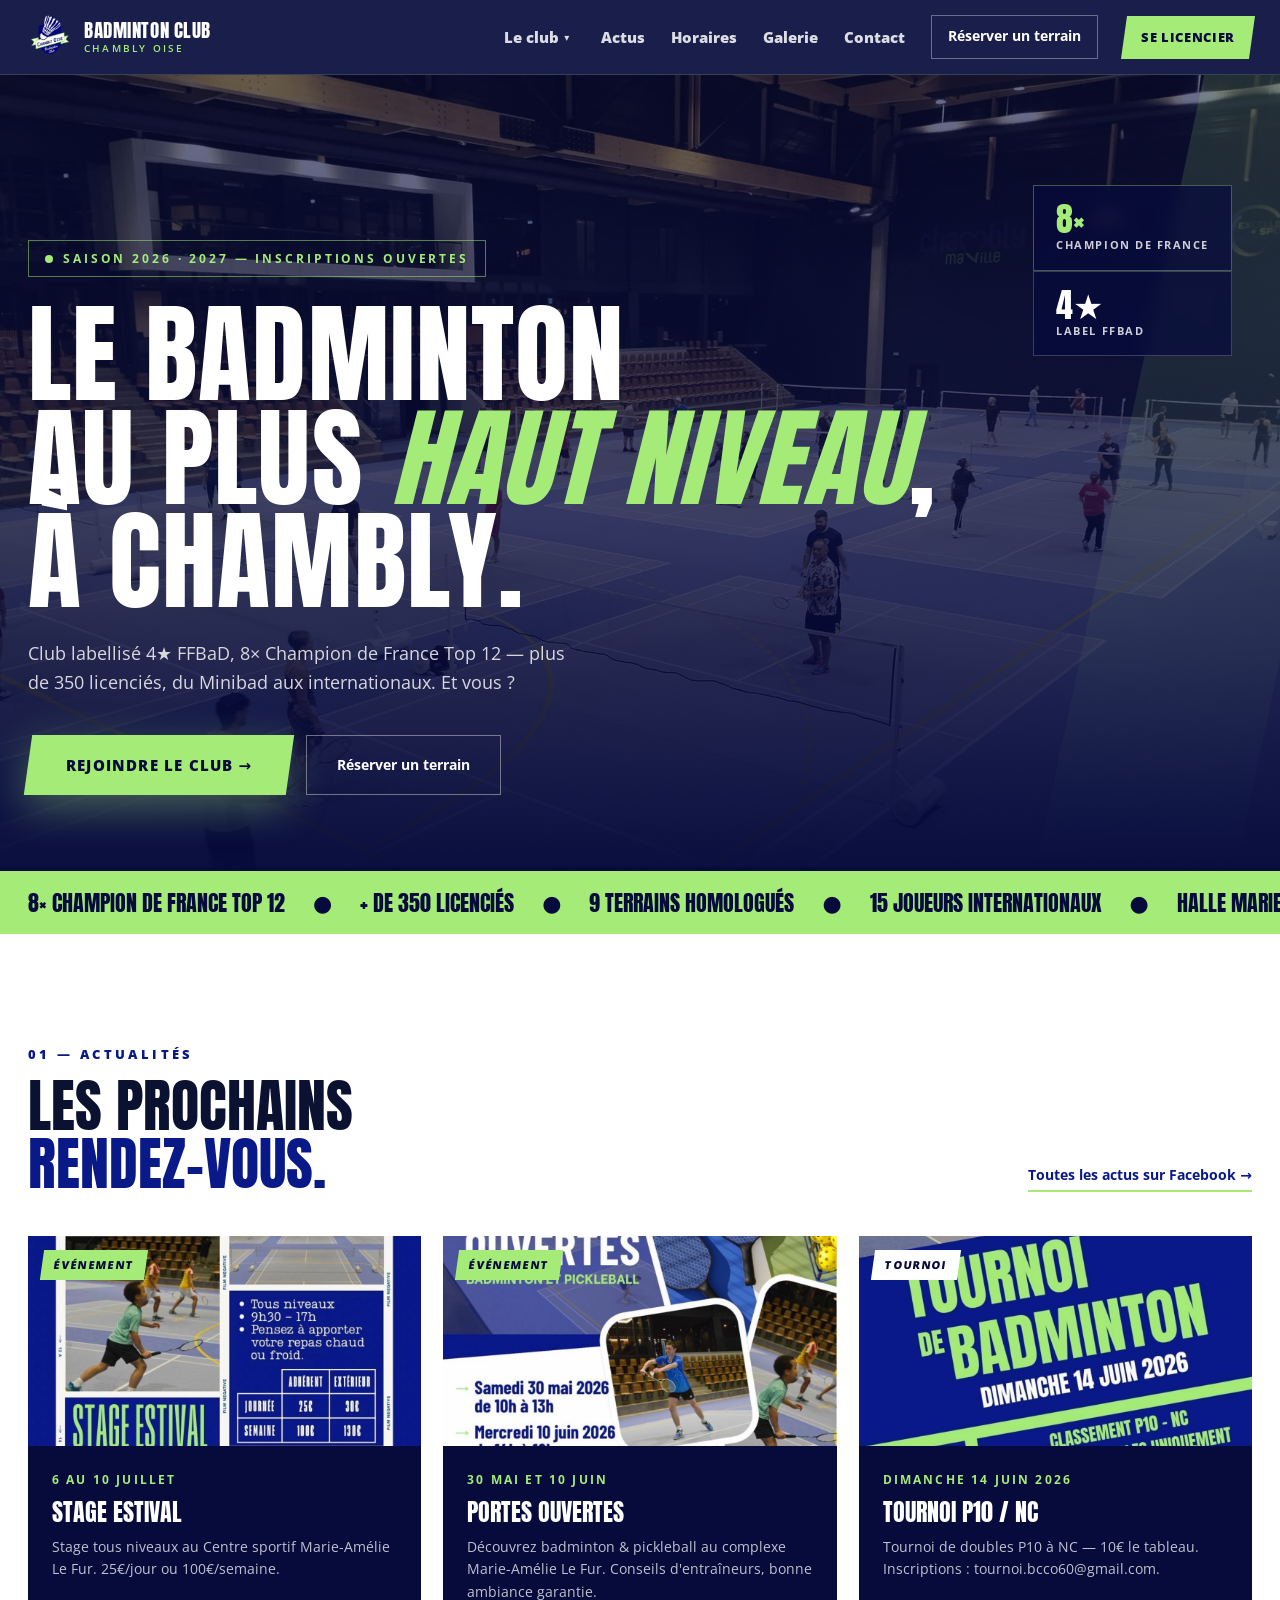
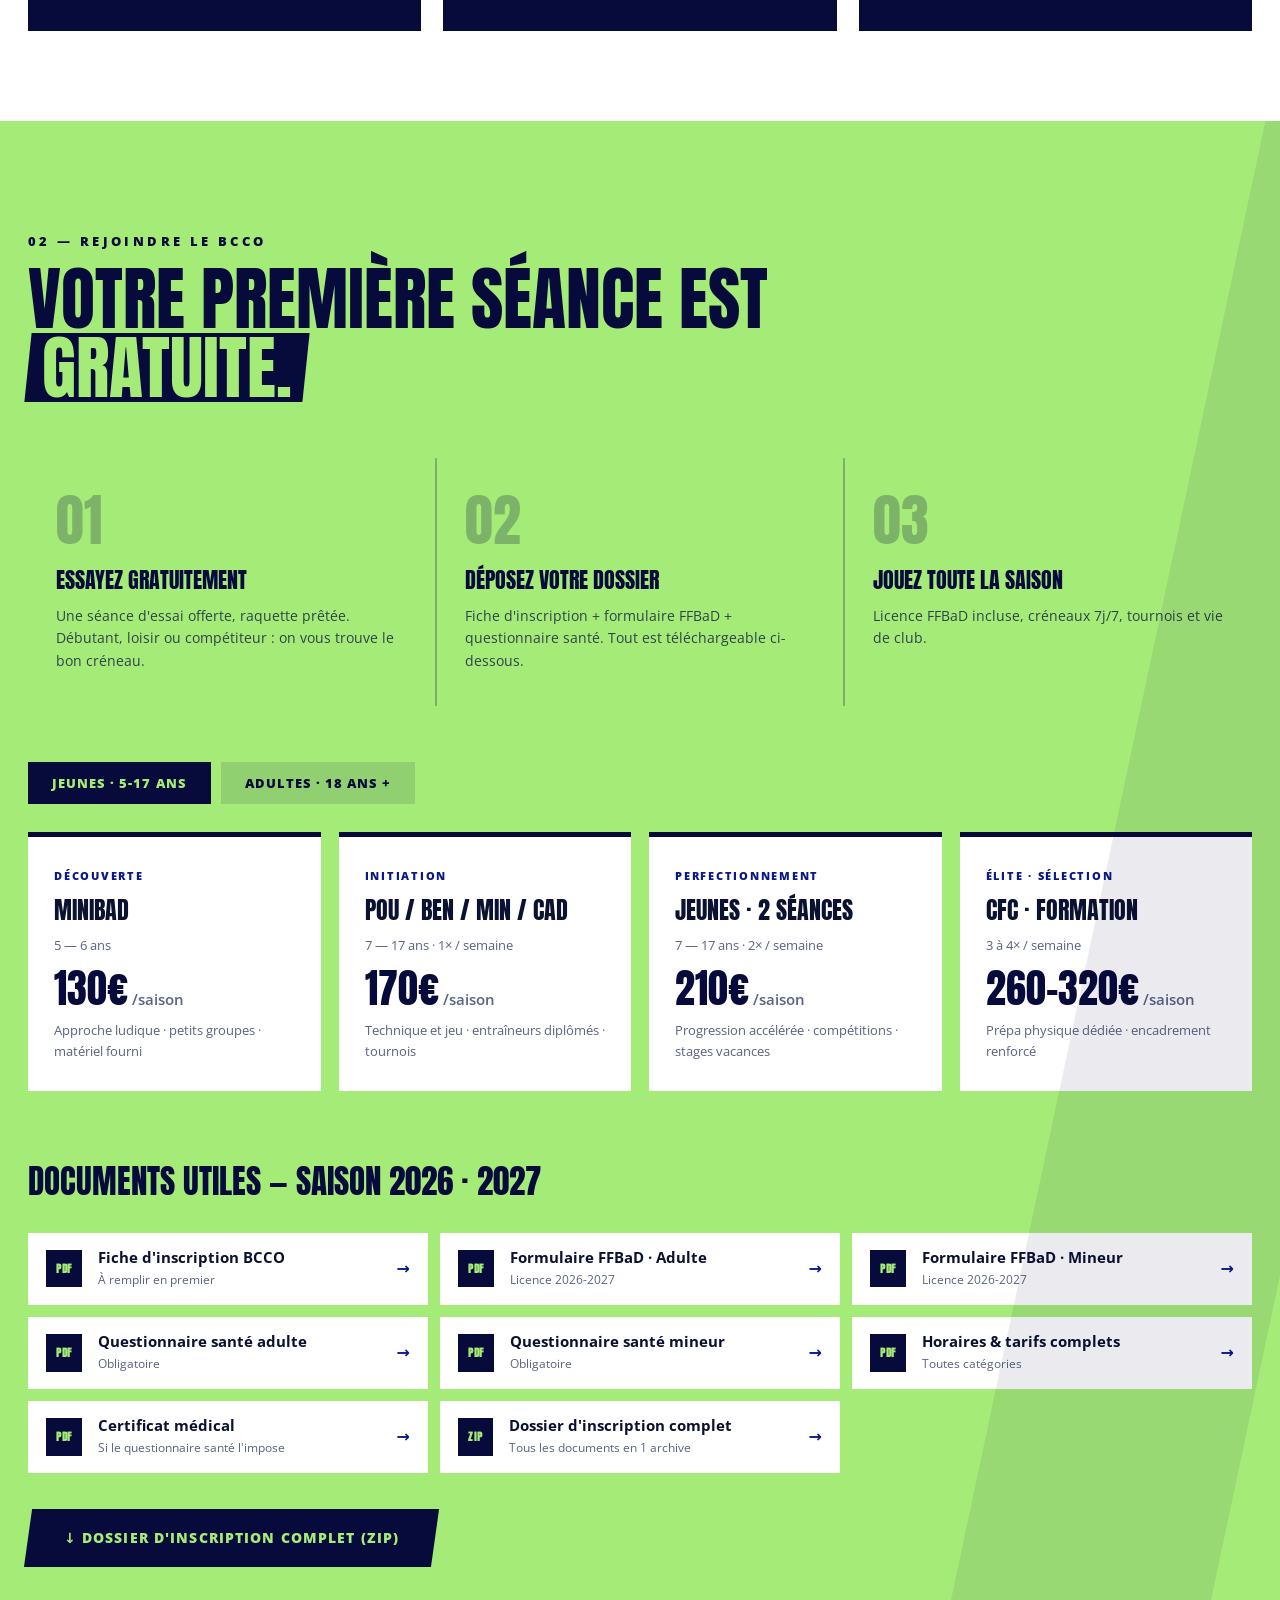
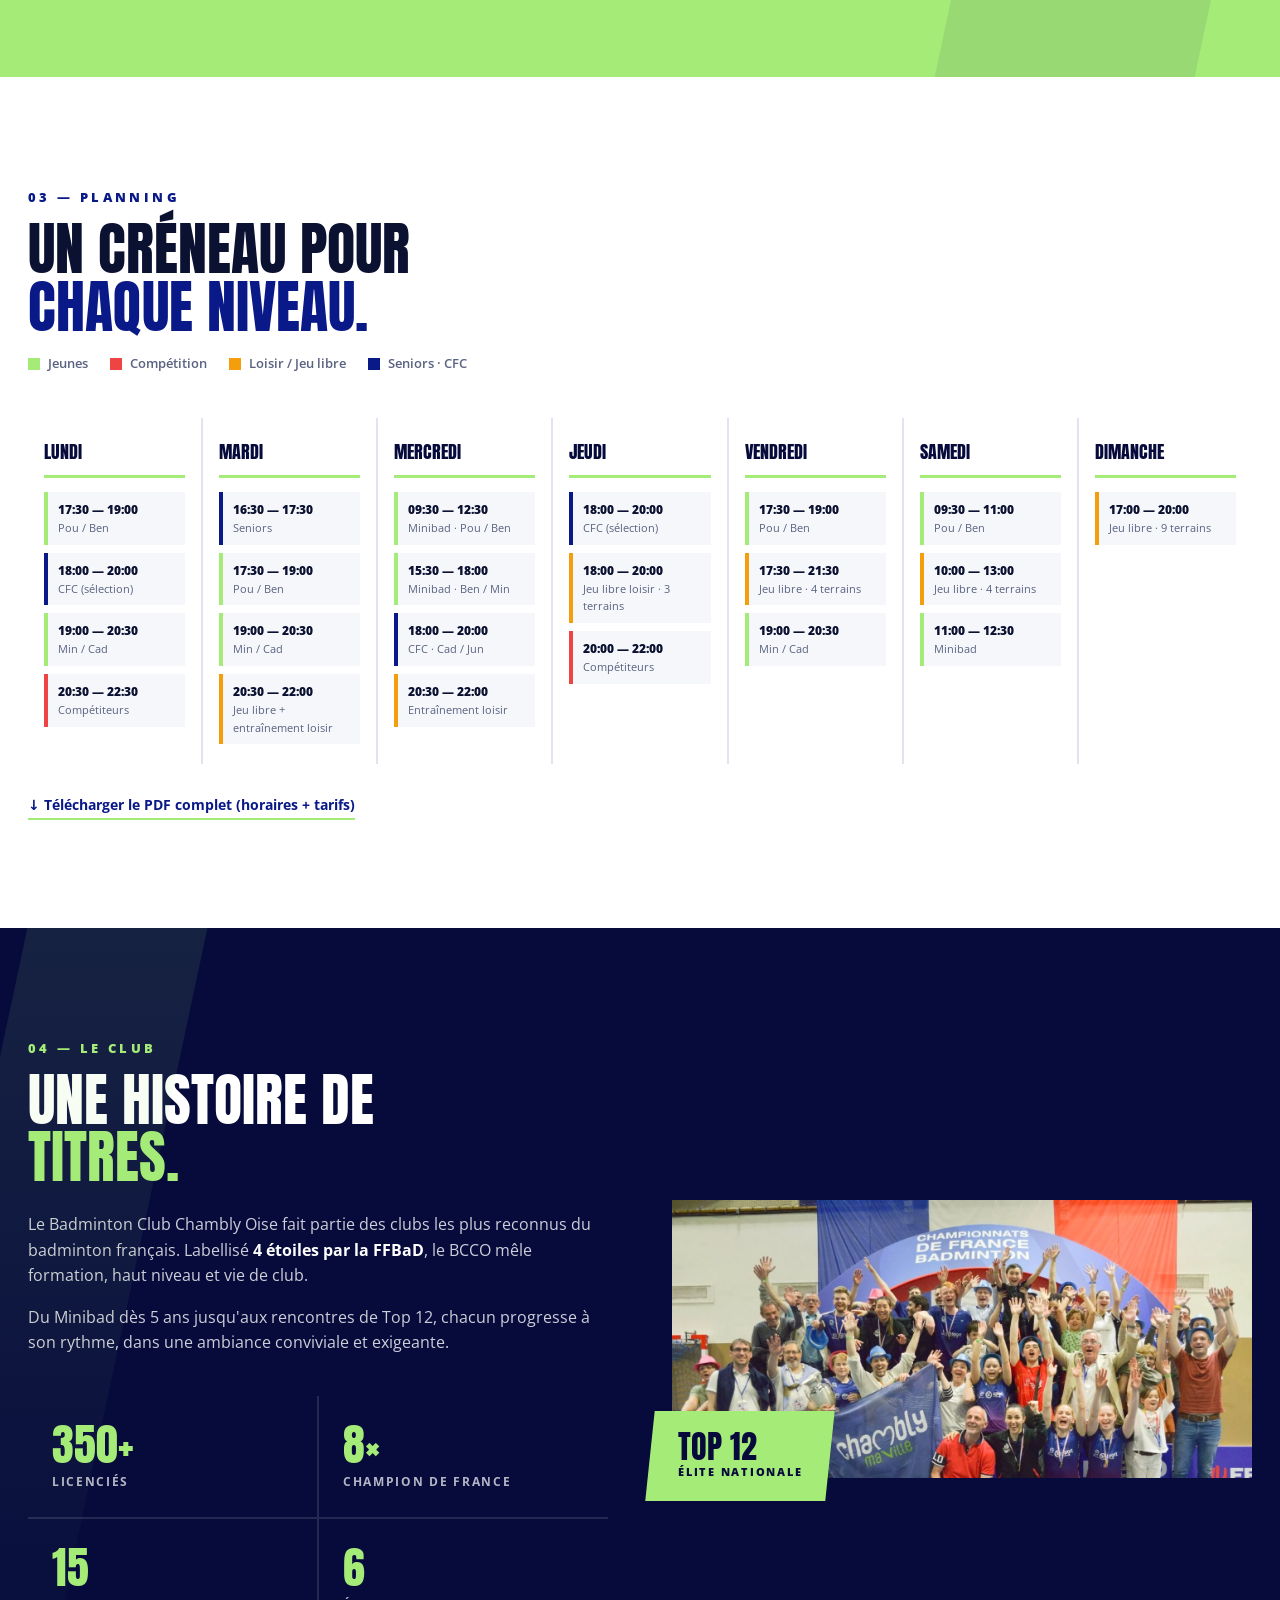
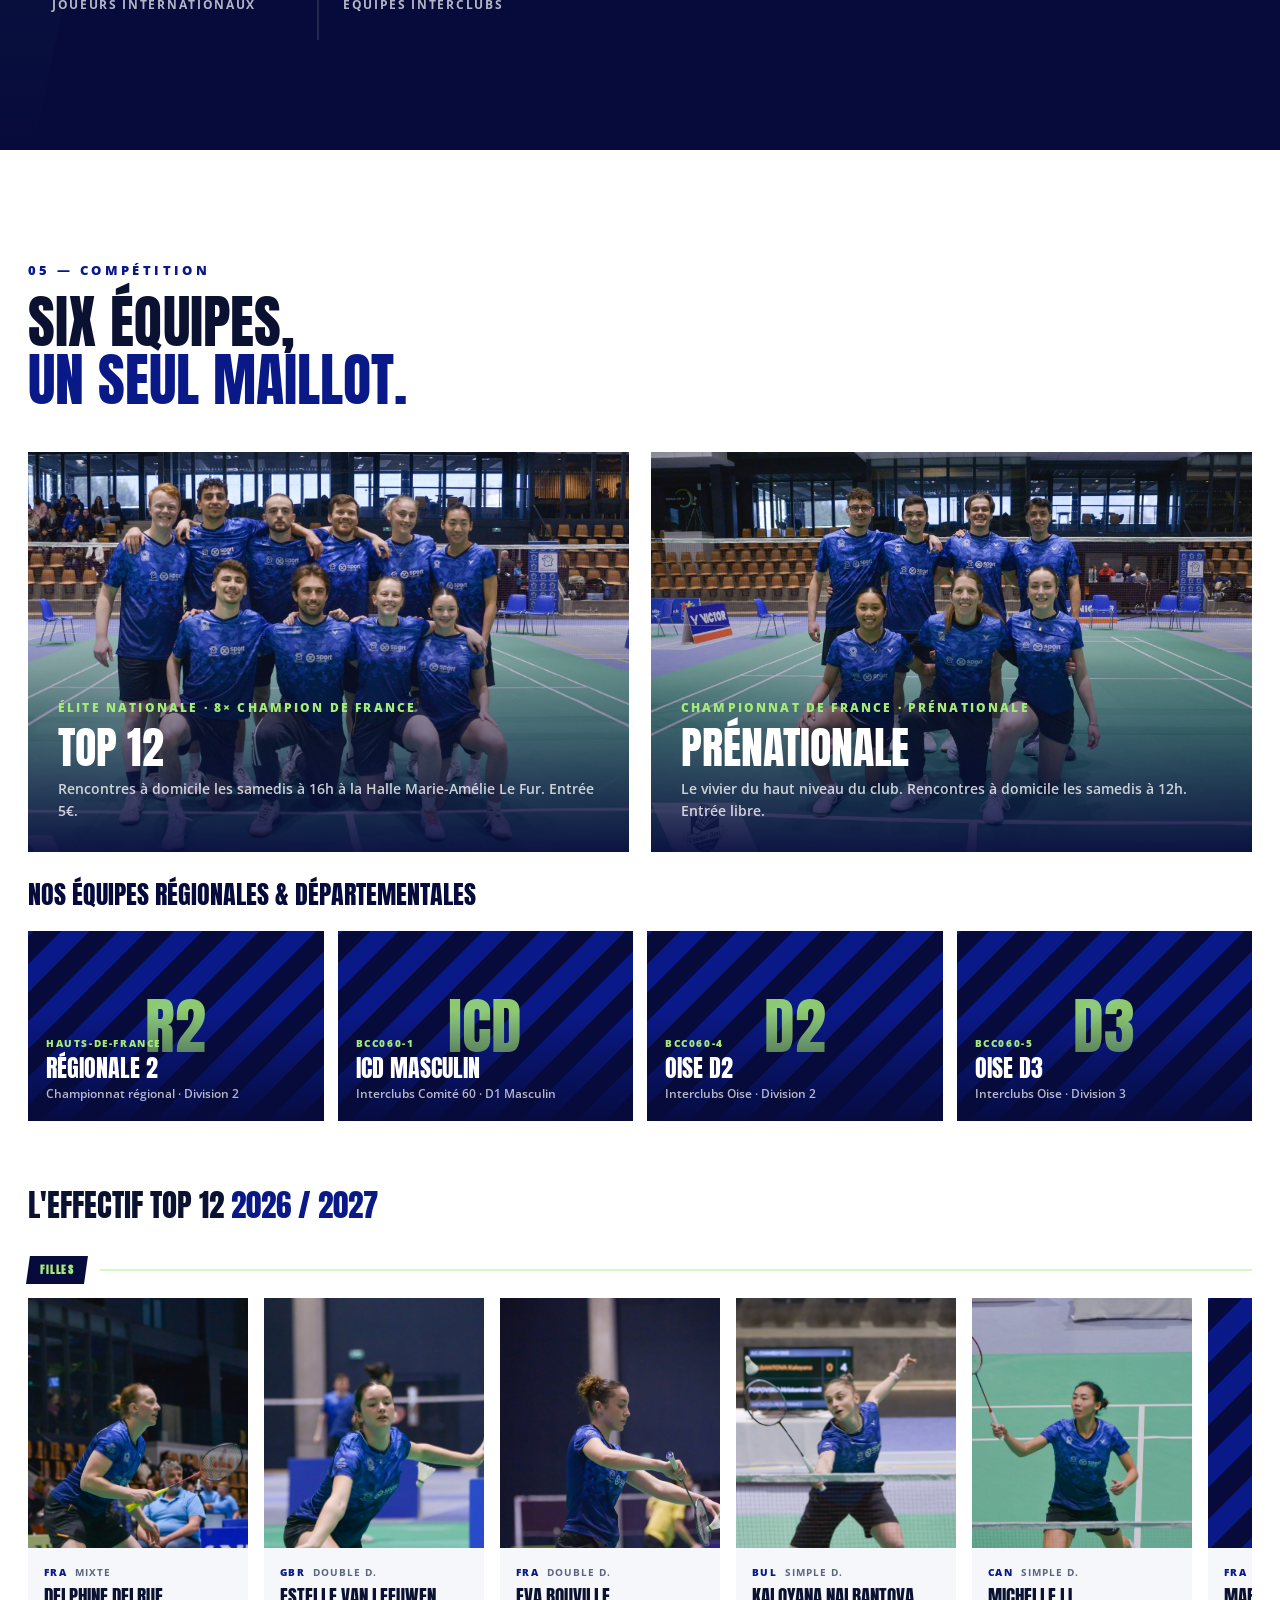
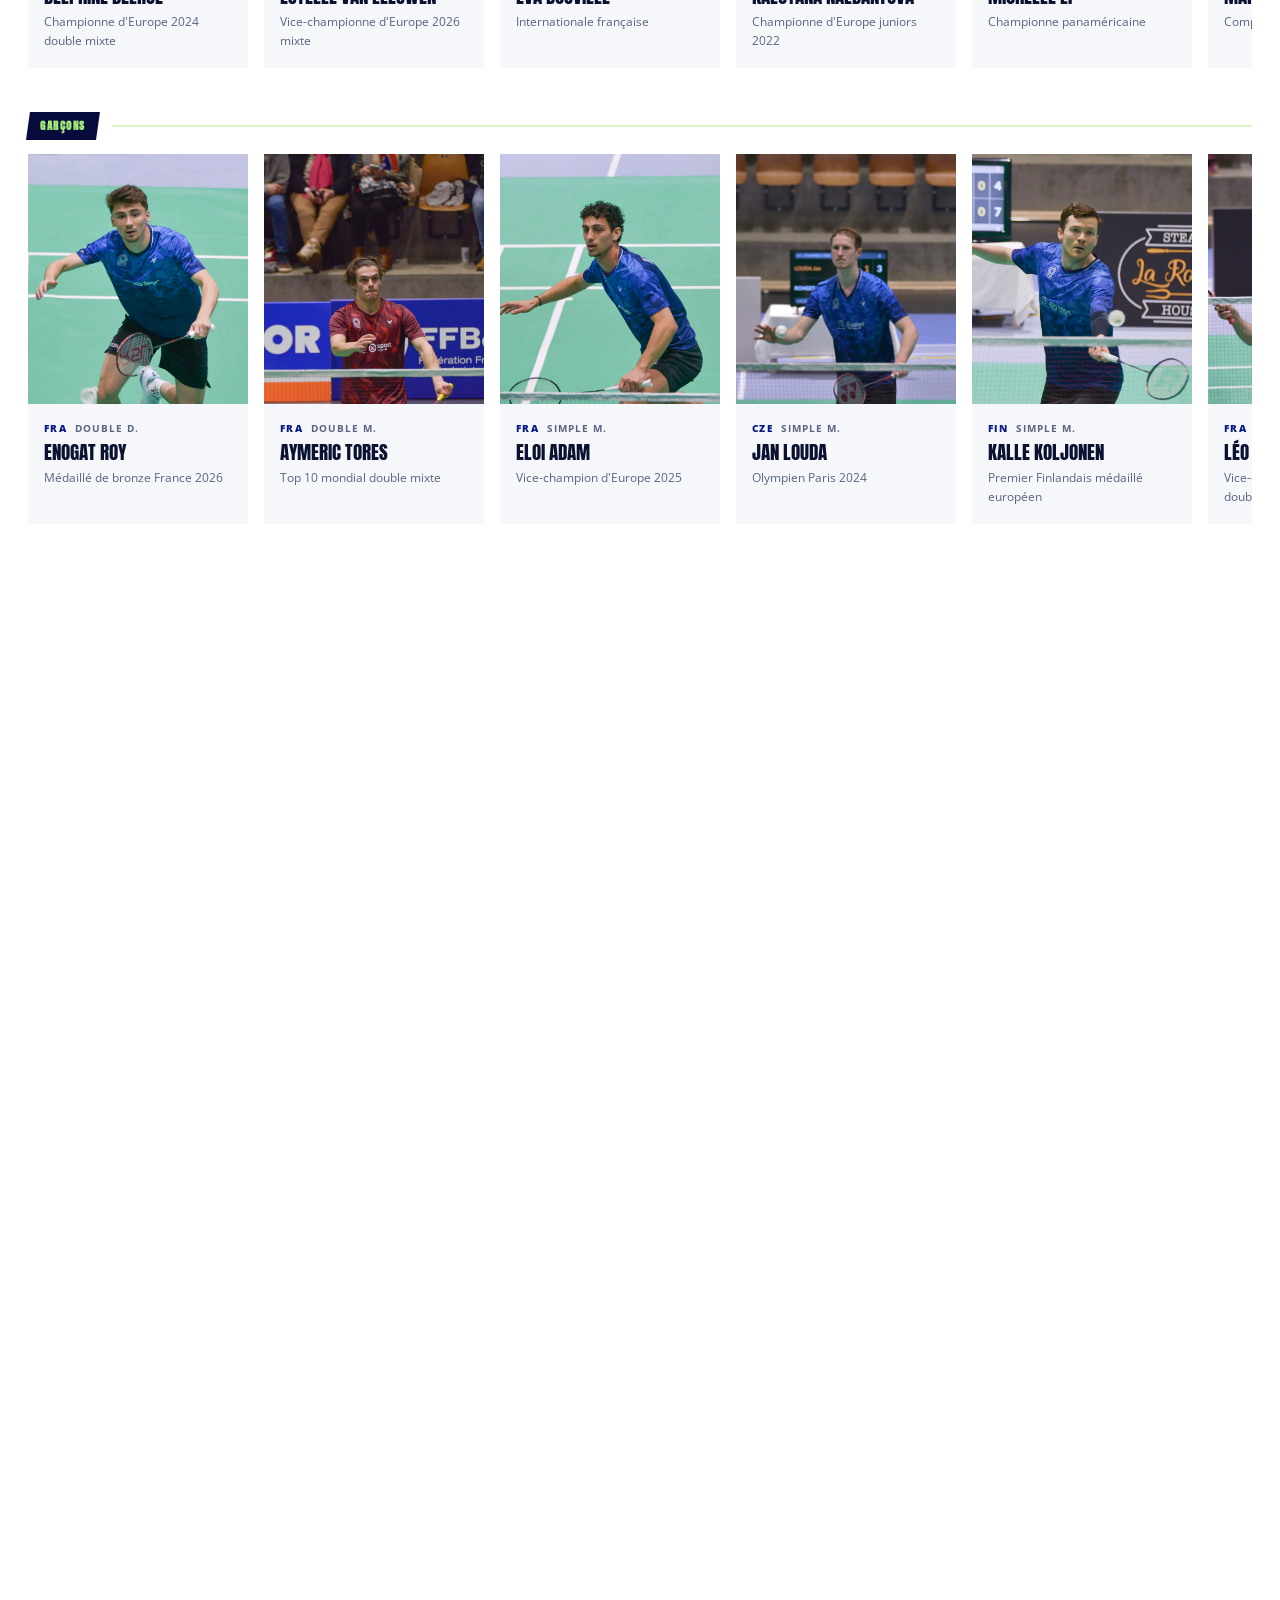
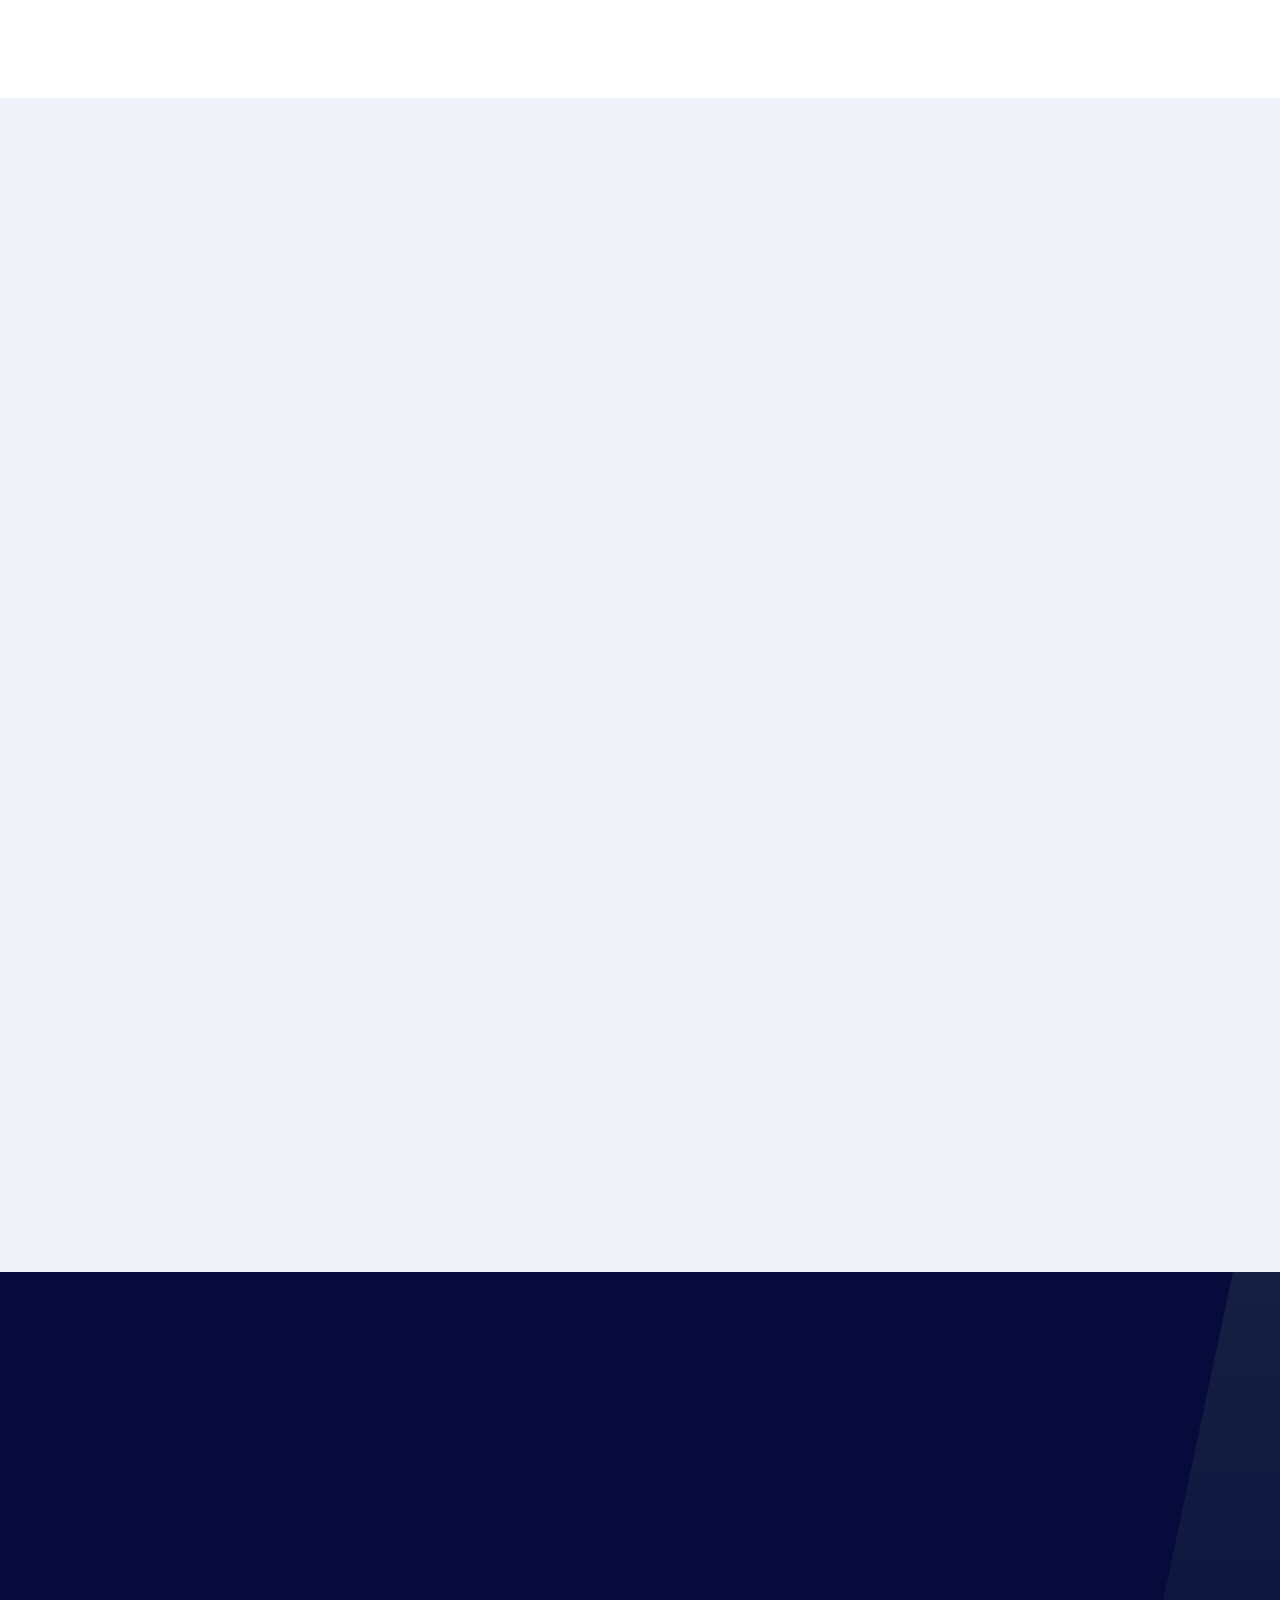
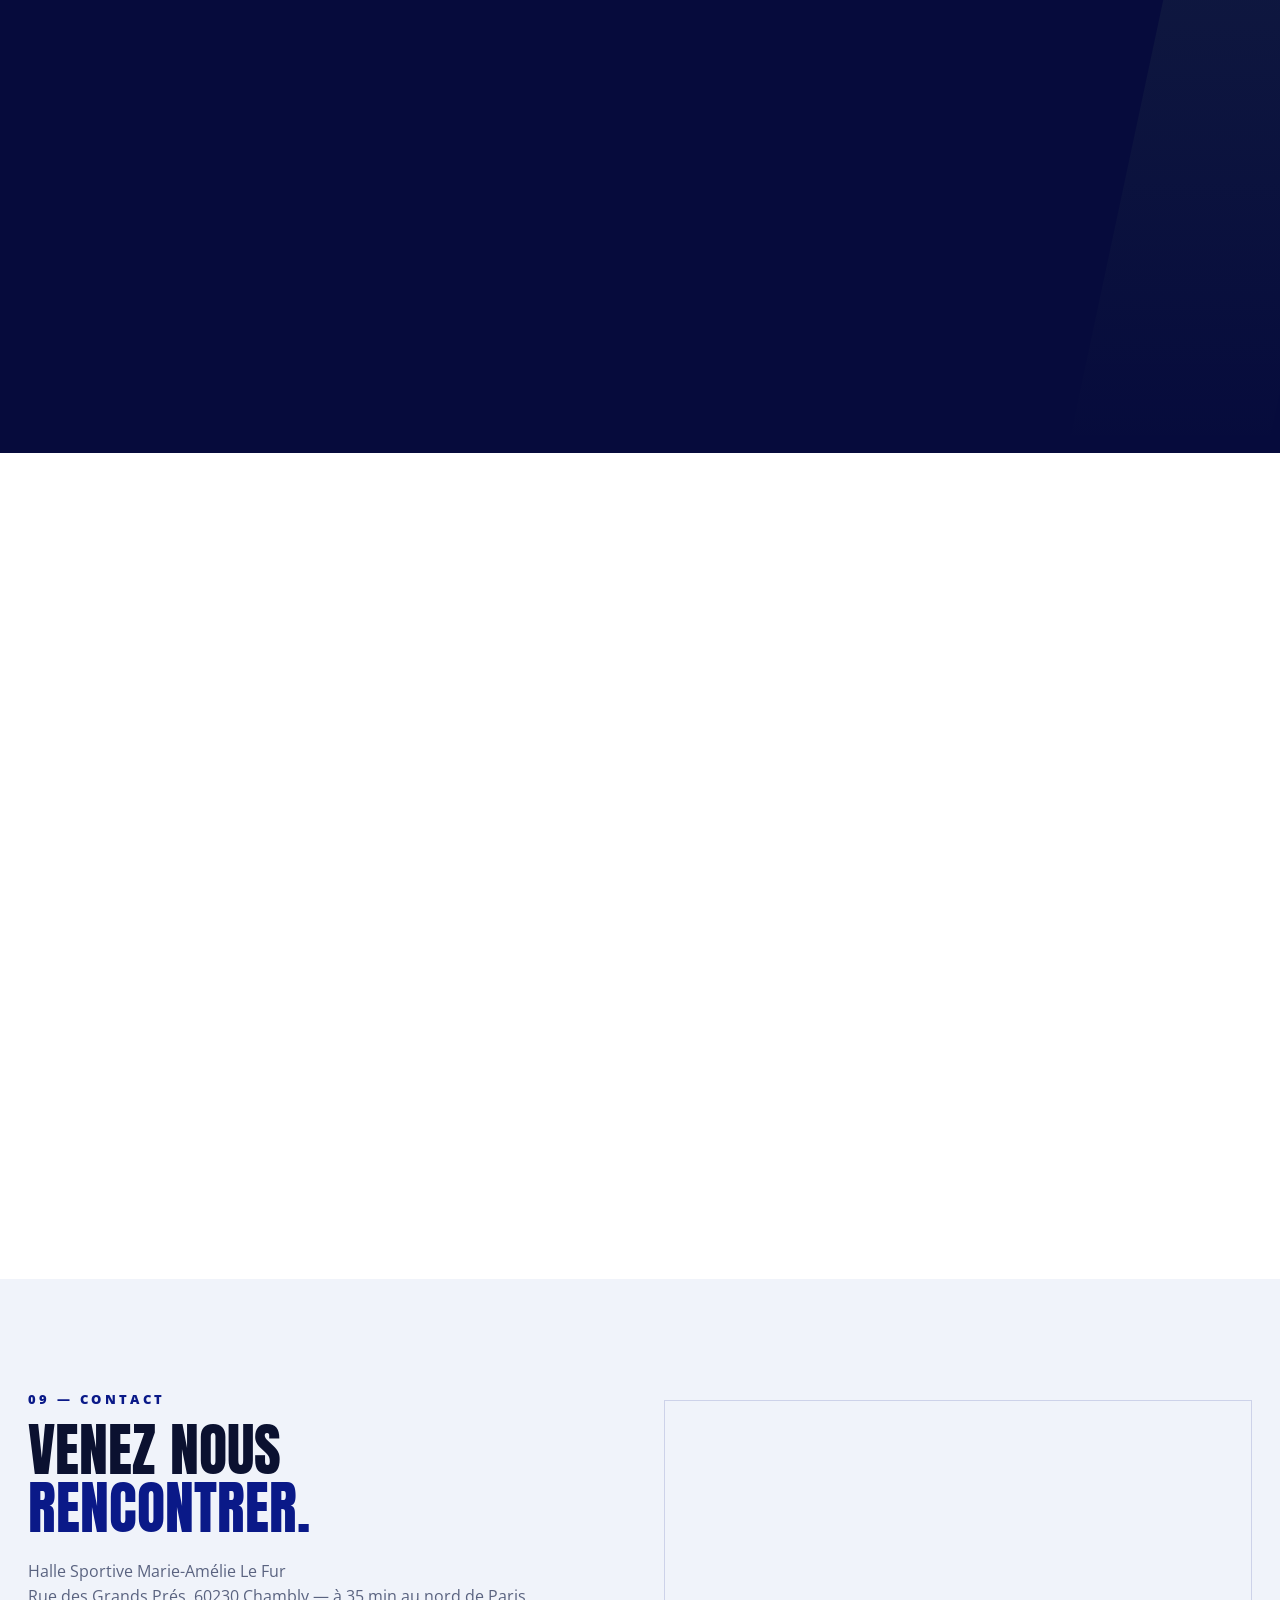
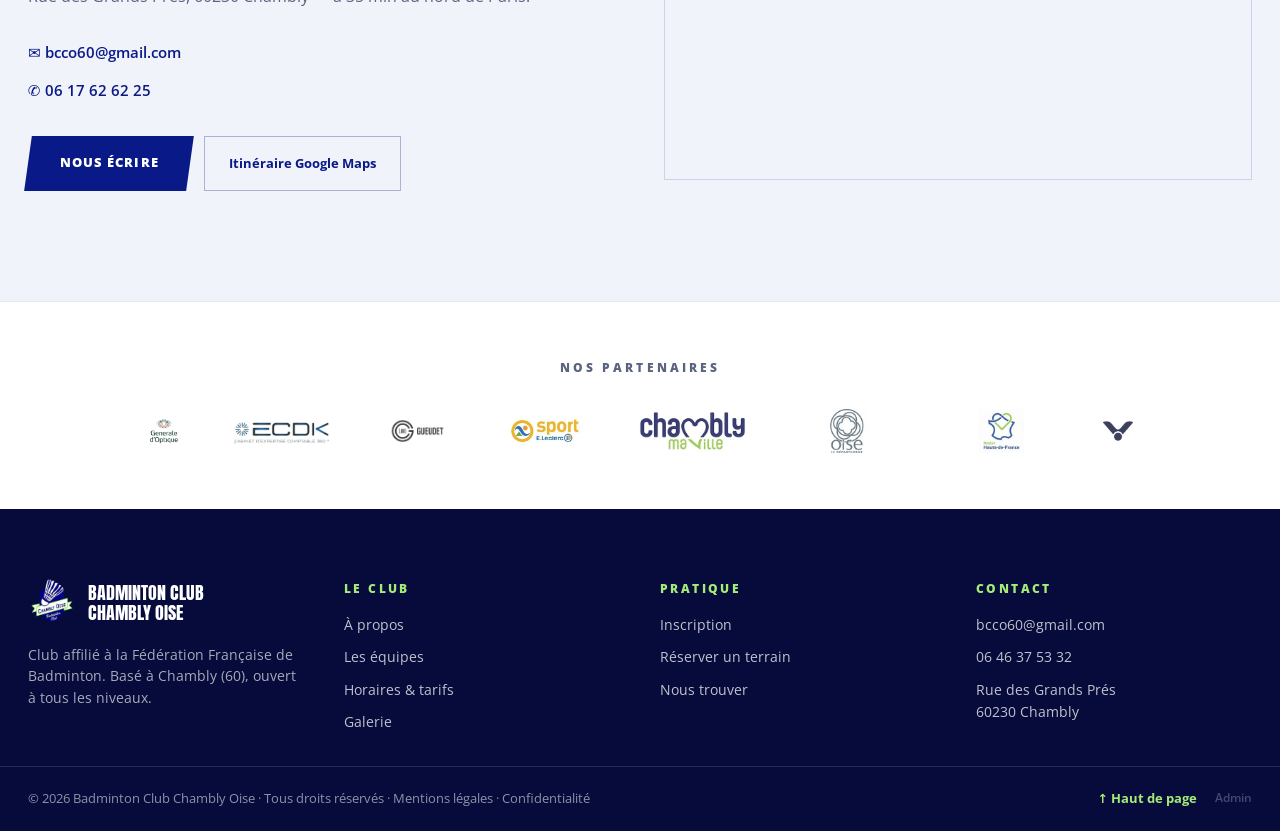
==== index.html @ 30385aaf "Notre écrin (07) : refonte éditoriale split Remplace le fond photo voilé à 35% + chips de stats par " ====
<!DOCTYPE html>
<html lang="fr">
<head>
<meta charset="utf-8">
<meta name="viewport" content="width=device-width, initial-scale=1">
<title>BCCO — Badminton Club Chambly Oise</title>
<meta name="description" content="Badminton Club Chambly Oise — 8× Champion de France Top 12, club labellisé 4★ FFBaD. Plus de 350 licenciés, du Minibad aux internationaux. Halle Marie-Amélie Le Fur." />
<link rel="icon" type="image/webp" href="./media/cropped-Logo-BCCO-180x180.webp" />
<link rel="manifest" href="manifest.json" />
<meta name="theme-color" content="#060B3C" />
<meta name="apple-mobile-web-app-capable" content="yes" />
<meta name="apple-mobile-web-app-title" content="BCCO Bad" />
<link rel="apple-touch-icon" href="./media/apple-touch-icon.png" />
<link rel="preconnect" href="https://fonts.googleapis.com" />
<link rel="preconnect" href="https://fonts.gstatic.com" crossorigin />
<link href="https://fonts.googleapis.com/css2?family=Anton&family=Open+Sans:ital,wght@0,400;0,500;0,600;0,700;0,800;1,400&display=swap" rel="stylesheet" />
<link rel="stylesheet" href="css/rd.css" />
</head>
<body>
<div style="font-family:'Open Sans',system-ui,sans-serif;background:#FFFFFF;color:#0B1130;line-height:1.6;overflow-x:clip">

  <!-- ===== NAV ===== -->
  <nav id="nav" style="position:sticky;top:0;z-index:100;background:rgba(6,11,60,.92);backdrop-filter:blur(14px);-webkit-backdrop-filter:blur(14px);border-bottom:1px solid rgba(165,235,120,.18)">
    <div style="max-width:1320px;margin:0 auto;padding:0 28px;height:74px;display:flex;align-items:center;justify-content:space-between;gap:24px">
      <a href="#top" style="display:flex;align-items:center;gap:12px;text-decoration:none;color:#fff">
        <img src="media/logo.webp" alt="Logo BCCO" style="width:44px;height:44px;object-fit:contain" />
        <span style="font-family:'Anton',sans-serif;font-size:19px;letter-spacing:.03em;line-height:1;text-transform:uppercase">Badminton Club<span style="display:block;font-family:'Open Sans',sans-serif;font-size:10px;font-weight:600;letter-spacing:.22em;color:#A5EB78;margin-top:3px">Chambly Oise</span></span>
      </a>
      <div class="rd-dsk" style="display:flex;align-items:center;gap:26px;font-size:14px;font-weight:800">
        <a href="#actus" style="color:rgba(255,255,255,.85);text-decoration:none" data-hover="color:#A5EB78">Actus</a>
        <a href="#horaires" style="color:rgba(255,255,255,.85);text-decoration:none" data-hover="color:#A5EB78">Horaires</a>
        <a href="#fitness" style="display:inline-flex;align-items:center;gap:7px;color:#A5EB78;text-decoration:none;border:1.5px solid #A5EB78;padding:7px 14px;font-weight:800;font-size:12px;letter-spacing:.06em;text-transform:uppercase" data-hover="background:#A5EB78;color:#060B3C">
          <svg width="15" height="15" viewBox="0 0 24 24" fill="none" stroke="currentColor" stroke-width="2" stroke-linecap="round" stroke-linejoin="round" aria-hidden="true"><path d="m6.5 6.5 11 11"/><path d="m21 21-1-1"/><path d="m3 3 1 1"/><path d="m18 22 4-4"/><path d="m2 6 4-4"/><path d="m3 10 7-7"/><path d="m14 21 7-7"/></svg>
          Fitness
        </a>
        <a href="index.html#equipes" style="color:rgba(255,255,255,.85);text-decoration:none" data-hover="color:#A5EB78">Équipes</a>
        <a href="galerie.html" style="color:rgba(255,255,255,.85);text-decoration:none" data-hover="color:#A5EB78">Galerie</a>
        <a href="#contact" style="color:rgba(255,255,255,.85);text-decoration:none" data-hover="color:#A5EB78">Contact</a>
        <a href="reservations.html" style="color:#fff;text-decoration:none;border:1.5px solid rgba(255,255,255,.35);padding:9px 18px;font-weight:700;font-size:13px" data-hover="border-color:#A5EB78;color:#A5EB78">Réserver un terrain</a>
        <a href="#rejoindre" style="background:#A5EB78;color:#060B3C;text-decoration:none;padding:10px 20px;font-weight:800;font-size:13px;letter-spacing:.06em;text-transform:uppercase;transform:skewX(-8deg);display:inline-block" data-hover="background:#7ed957">
          <span style="display:inline-block;transform:skewX(8deg)">Se licencier</span>
        </a>
      </div>
      <button class="rd-mob" data-menu-toggle aria-label="Menu" style="background:none;border:1.5px solid rgba(165,235,120,.5);color:#A5EB78;width:44px;height:44px;font-size:19px;cursor:pointer;font-family:inherit">☰</button>
    </div>
    <div class="rd-mobile-menu" style="flex-direction:column;gap:16px;padding:16px 28px 26px;background:rgba(6,11,60,.98);border-top:1px solid rgba(255,255,255,.1);font-size:15px;font-weight:600">
      <a href="#actus" data-menu-close style="color:rgba(255,255,255,.9);text-decoration:none">Actus</a>
      <a href="#horaires" data-menu-close style="color:rgba(255,255,255,.9);text-decoration:none">Horaires</a>
      <a href="#fitness" data-menu-close style="display:inline-flex;align-items:center;gap:8px;color:#A5EB78;text-decoration:none;border:1.5px solid #A5EB78;padding:9px 14px;font-weight:800;font-size:13px;letter-spacing:.06em;text-transform:uppercase;width:max-content"><svg width="16" height="16" viewBox="0 0 24 24" fill="none" stroke="currentColor" stroke-width="2" stroke-linecap="round" stroke-linejoin="round" aria-hidden="true"><path d="m6.5 6.5 11 11"/><path d="m21 21-1-1"/><path d="m3 3 1 1"/><path d="m18 22 4-4"/><path d="m2 6 4-4"/><path d="m3 10 7-7"/><path d="m14 21 7-7"/></svg>Fitness</a>
      <a href="index.html#equipes" style="color:rgba(255,255,255,.9);text-decoration:none">Équipes</a>
      <a href="galerie.html" style="color:rgba(255,255,255,.9);text-decoration:none">Galerie</a>
      <a href="#contact" data-menu-close style="color:rgba(255,255,255,.9);text-decoration:none">Contact</a>
      <a href="reservations.html" style="color:rgba(255,255,255,.9);text-decoration:none">Réserver un terrain</a>
      <a href="#rejoindre" data-menu-close style="background:#A5EB78;color:#060B3C;text-decoration:none;padding:12px 20px;font-weight:800;font-size:13px;letter-spacing:.06em;text-transform:uppercase;text-align:center">Se licencier</a>
    </div>
  </nav>

  <!-- ===== HERO ===== -->
  <header id="top" style="position:relative;min-height:88vh;display:flex;align-items:flex-end;background:#060B3C;overflow:hidden">
    <img src="media/hero.webp" alt="Joueur BCCO en compétition" style="position:absolute;inset:0;width:100%;height:100%;object-fit:cover;object-position:center 22%;opacity:.55" />
    <div style="position:absolute;inset:0;background:linear-gradient(180deg,rgba(6,11,60,.25) 0%,rgba(6,11,60,.55) 55%,rgba(6,11,60,.96) 100%)"></div>
    <div style="position:absolute;top:0;right:-40px;bottom:0;width:200px;background:linear-gradient(180deg,rgba(165,235,120,.16),rgba(165,235,120,0));transform:skewX(-12deg)"></div>
    <div data-reveal style="position:relative;max-width:1320px;margin:0 auto;padding:140px 28px 72px;width:100%">
      <div style="display:inline-flex;align-items:center;gap:10px;border:1px solid rgba(165,235,120,.5);color:#A5EB78;font-size:12px;font-weight:700;letter-spacing:.24em;text-transform:uppercase;padding:8px 16px;margin-bottom:26px">
        <span style="width:8px;height:8px;background:#A5EB78;border-radius:50%;animation:pulseDot 2s infinite"></span>
        Saison 2026 · 2027 — Inscriptions ouvertes
      </div>
      <h1 style="font-family:'Anton',sans-serif;font-weight:400;color:#fff;font-size:clamp(3.2rem,8.5vw,8rem);line-height:.95;letter-spacing:.01em;text-transform:uppercase;margin:0;max-width:1100px">
        Le badminton<br />au plus <span style="color:#A5EB78;font-style:italic">haut niveau</span>,<br />à Chambly.
      </h1>
      <p style="color:rgba(255,255,255,.82);font-size:clamp(1rem,1.4vw,1.2rem);max-width:560px;margin:26px 0 38px">Club labellisé 4★ FFBaD, 8× Champion de France Top 12 — plus de 350 licenciés, du Minibad aux internationaux. Et vous ?</p>
      <div style="display:flex;gap:16px;flex-wrap:wrap;align-items:center">
        <a href="#rejoindre" style="background:#A5EB78;color:#060B3C;text-decoration:none;padding:18px 38px;font-weight:800;font-size:15px;letter-spacing:.08em;text-transform:uppercase;transform:skewX(-8deg);display:inline-block;box-shadow:0 12px 40px rgba(165,235,120,.35)" data-hover="background:#7ed957;transform:skewX(-8deg) translateY(-2px)">
          <span style="display:inline-block;transform:skewX(8deg)">Rejoindre le club →</span>
        </a>
        <a href="reservations.html" style="color:#fff;text-decoration:none;padding:18px 30px;font-weight:700;font-size:14px;border:1.5px solid rgba(255,255,255,.4)" data-hover="border-color:#A5EB78;color:#A5EB78">Réserver un terrain</a>
      </div>
    </div>
    <div class="rd-dsk" style="position:absolute;top:110px;right:48px;flex-direction:column;gap:14px">
      <div style="background:rgba(6,11,60,.7);backdrop-filter:blur(8px);border:1px solid rgba(165,235,120,.35);padding:16px 22px;animation:floatY 6s ease-in-out infinite">
        <div style="font-family:'Anton',sans-serif;font-size:34px;color:#A5EB78;line-height:1">8×</div>
        <div style="font-size:11px;font-weight:700;letter-spacing:.14em;text-transform:uppercase;color:rgba(255,255,255,.8)">Champion de France</div>
      </div>
      <div style="background:rgba(6,11,60,.7);backdrop-filter:blur(8px);border:1px solid rgba(255,255,255,.2);padding:16px 22px;animation:floatY 6s ease-in-out 1.2s infinite">
        <div style="font-family:'Anton',sans-serif;font-size:34px;color:#fff;line-height:1">4★</div>
        <div style="font-size:11px;font-weight:700;letter-spacing:.14em;text-transform:uppercase;color:rgba(255,255,255,.8)">Label FFBaD</div>
      </div>
    </div>
  </header>

  <!-- ===== TICKER ===== -->
  <div style="background:#A5EB78;overflow:hidden;padding:14px 0;border-top:4px solid #060B3C">
    <div style="display:flex;width:max-content;animation:tickerScroll 26s linear infinite;white-space:nowrap">
      <div style="display:flex;gap:0">
        <span style="font-family:'Anton',sans-serif;font-size:22px;text-transform:uppercase;color:#060B3C;padding:0 28px">8× Champion de France Top 12</span><span style="color:#060B3C;font-size:22px">●</span>
        <span style="font-family:'Anton',sans-serif;font-size:22px;text-transform:uppercase;color:#060B3C;padding:0 28px">+ de 350 licenciés</span><span style="color:#060B3C;font-size:22px">●</span>
        <span style="font-family:'Anton',sans-serif;font-size:22px;text-transform:uppercase;color:#060B3C;padding:0 28px">9 terrains homologués</span><span style="color:#060B3C;font-size:22px">●</span>
        <span style="font-family:'Anton',sans-serif;font-size:22px;text-transform:uppercase;color:#060B3C;padding:0 28px">15 joueurs internationaux</span><span style="color:#060B3C;font-size:22px">●</span>
        <span style="font-family:'Anton',sans-serif;font-size:22px;text-transform:uppercase;color:#060B3C;padding:0 28px">Halle Marie-Amélie Le Fur</span><span style="color:#060B3C;font-size:22px">●</span>
      </div>
      <div style="display:flex;gap:0">
        <span style="font-family:'Anton',sans-serif;font-size:22px;text-transform:uppercase;color:#060B3C;padding:0 28px">8× Champion de France Top 12</span><span style="color:#060B3C;font-size:22px">●</span>
        <span style="font-family:'Anton',sans-serif;font-size:22px;text-transform:uppercase;color:#060B3C;padding:0 28px">+ de 350 licenciés</span><span style="color:#060B3C;font-size:22px">●</span>
        <span style="font-family:'Anton',sans-serif;font-size:22px;text-transform:uppercase;color:#060B3C;padding:0 28px">9 terrains homologués</span><span style="color:#060B3C;font-size:22px">●</span>
        <span style="font-family:'Anton',sans-serif;font-size:22px;text-transform:uppercase;color:#060B3C;padding:0 28px">15 joueurs internationaux</span><span style="color:#060B3C;font-size:22px">●</span>
        <span style="font-family:'Anton',sans-serif;font-size:22px;text-transform:uppercase;color:#060B3C;padding:0 28px">Halle Marie-Amélie Le Fur</span><span style="color:#060B3C;font-size:22px">●</span>
      </div>
    </div>
  </div>

  <!-- ===== ACTUS ===== -->
  <section id="actus" style="max-width:1320px;margin:0 auto;padding:110px 28px 90px">
    <div data-reveal style="display:flex;align-items:flex-end;justify-content:space-between;gap:24px;flex-wrap:wrap;margin-bottom:44px">
      <div>
        <div style="color:#0A1988;font-size:13px;font-weight:800;letter-spacing:.26em;text-transform:uppercase;margin-bottom:12px">01 — Actualités</div>
        <h2 style="font-family:'Anton',sans-serif;font-weight:400;font-size:clamp(2.2rem,4.5vw,4rem);line-height:1;text-transform:uppercase;margin:0">Les prochains<br /><span style="color:#0A1988">rendez-vous.</span></h2>
      </div>
      <a href="https://www.facebook.com/ChamblyBad" target="_blank" rel="noopener" style="color:#0A1988;text-decoration:none;font-weight:700;font-size:14px;border-bottom:2px solid #A5EB78;padding-bottom:4px" data-hover="color:#060B3C">Toutes les actus sur Facebook →</a>
    </div>
    <div data-reveal id="rd-actus" class="rd-carousel" style="display:grid;grid-template-columns:repeat(auto-fit,minmax(300px,1fr));gap:22px">
      <!-- rempli par rd-accueil.js depuis data/actualites.csv (fallback statique ci-dessous) -->
      <article style="background:#060B3C;color:#fff;display:flex;flex-direction:column;overflow:hidden;transition:transform .3s" data-hover="transform:translateY(-6px)">
        <div style="height:210px;overflow:hidden;position:relative">
          <img src="media/actus/stage-estival.jpg" alt="Stage estival BCCO" style="width:100%;height:100%;object-fit:cover" />
          <span style="position:absolute;top:14px;left:14px;background:#A5EB78;color:#060B3C;font-size:11px;font-weight:800;letter-spacing:.12em;text-transform:uppercase;padding:6px 12px;transform:skewX(-8deg)">Événement</span>
        </div>
        <div style="padding:24px 24px 28px;display:flex;flex-direction:column;gap:10px;flex:1">
          <div style="color:#A5EB78;font-size:12px;font-weight:700;letter-spacing:.18em;text-transform:uppercase">6 au 10 juillet</div>
          <h3 style="font-family:'Anton',sans-serif;font-weight:400;font-size:24px;text-transform:uppercase;margin:0;line-height:1.1">Stage estival</h3>
          <p style="color:rgba(255,255,255,.75);font-size:14px;margin:0">Stage tous niveaux au Centre sportif Marie-Amélie Le Fur. 25€/jour ou 100€/semaine.</p>
        </div>
      </article>
      <article style="background:#060B3C;color:#fff;display:flex;flex-direction:column;overflow:hidden;transition:transform .3s" data-hover="transform:translateY(-6px)">
        <div style="height:210px;overflow:hidden;position:relative">
          <img src="media/actus/portes-ouvertes.jpg" alt="Portes ouvertes badminton et pickleball" style="width:100%;height:100%;object-fit:cover" />
          <span style="position:absolute;top:14px;left:14px;background:#A5EB78;color:#060B3C;font-size:11px;font-weight:800;letter-spacing:.12em;text-transform:uppercase;padding:6px 12px;transform:skewX(-8deg)">Événement</span>
        </div>
        <div style="padding:24px 24px 28px;display:flex;flex-direction:column;gap:10px;flex:1">
          <div style="color:#A5EB78;font-size:12px;font-weight:700;letter-spacing:.18em;text-transform:uppercase">30 mai et 10 juin</div>
          <h3 style="font-family:'Anton',sans-serif;font-weight:400;font-size:24px;text-transform:uppercase;margin:0;line-height:1.1">Portes ouvertes</h3>
          <p style="color:rgba(255,255,255,.75);font-size:14px;margin:0">Découvrez badminton &amp; pickleball au complexe Marie-Amélie Le Fur. Conseils d'entraîneurs, bonne ambiance garantie.</p>
        </div>
      </article>
      <article style="background:#060B3C;color:#fff;display:flex;flex-direction:column;overflow:hidden;transition:transform .3s" data-hover="transform:translateY(-6px)">
        <div style="height:210px;overflow:hidden;position:relative">
          <img src="media/actus/tournoi-p10.jpg" alt="Tournoi P10/NC" style="width:100%;height:100%;object-fit:cover" />
          <span style="position:absolute;top:14px;left:14px;background:#fff;color:#060B3C;font-size:11px;font-weight:800;letter-spacing:.12em;text-transform:uppercase;padding:6px 12px;transform:skewX(-8deg)">Tournoi</span>
        </div>
        <div style="padding:24px 24px 28px;display:flex;flex-direction:column;gap:10px;flex:1">
          <div style="color:#A5EB78;font-size:12px;font-weight:700;letter-spacing:.18em;text-transform:uppercase">Dimanche 14 juin 2026</div>
          <h3 style="font-family:'Anton',sans-serif;font-weight:400;font-size:24px;text-transform:uppercase;margin:0;line-height:1.1">Tournoi P10 / NC</h3>
          <p style="color:rgba(255,255,255,.75);font-size:14px;margin:0">Tournoi de doubles P10 à NC — 10€ le tableau. Inscriptions : tournoi.bcco60@gmail.com.</p>
        </div>
      </article>
    </div>
  </section>

  <!-- ===== REJOINDRE ===== -->
  <section id="rejoindre" style="background:#A5EB78;position:relative;overflow:hidden">
    <div style="position:absolute;right:-80px;top:0;bottom:0;width:260px;background:rgba(6,11,60,.08);transform:skewX(-12deg)"></div>
    <div style="max-width:1320px;margin:0 auto;padding:110px 28px">
      <div data-reveal style="margin-bottom:56px">
        <div style="color:#060B3C;font-size:13px;font-weight:800;letter-spacing:.26em;text-transform:uppercase;margin-bottom:12px">02 — Rejoindre le BCCO</div>
        <h2 style="font-family:'Anton',sans-serif;font-weight:400;font-size:clamp(2.6rem,5.5vw,5rem);line-height:.98;text-transform:uppercase;margin:0;color:#060B3C;max-width:900px">Votre première séance est <span style="background:#060B3C;color:#A5EB78;padding:0 14px;display:inline-block;transform:skewX(-6deg)"><span style="display:inline-block;transform:skewX(6deg)">gratuite.</span></span></h2>
      </div>
      <div data-reveal style="display:grid;grid-template-columns:repeat(auto-fit,minmax(260px,1fr));gap:2px;background:rgba(6,11,60,.25);margin-bottom:56px">
        <div style="background:#A5EB78;padding:34px 28px">
          <div style="font-family:'Anton',sans-serif;font-size:56px;color:rgba(6,11,60,.25);line-height:1">01</div>
          <h3 style="font-family:'Anton',sans-serif;font-weight:400;font-size:22px;text-transform:uppercase;color:#060B3C;margin:14px 0 8px">Essayez gratuitement</h3>
          <p style="color:rgba(6,11,60,.75);font-size:14px;margin:0">Une séance d'essai offerte, raquette prêtée. Débutant, loisir ou compétiteur : on vous trouve le bon créneau.</p>
        </div>
        <div style="background:#A5EB78;padding:34px 28px">
          <div style="font-family:'Anton',sans-serif;font-size:56px;color:rgba(6,11,60,.25);line-height:1">02</div>
          <h3 style="font-family:'Anton',sans-serif;font-weight:400;font-size:22px;text-transform:uppercase;color:#060B3C;margin:14px 0 8px">Déposez votre dossier</h3>
          <p style="color:rgba(6,11,60,.75);font-size:14px;margin:0">Fiche d'inscription + formulaire FFBaD + questionnaire santé. Tout est téléchargeable ci-dessous.</p>
        </div>
        <div style="background:#A5EB78;padding:34px 28px">
          <div style="font-family:'Anton',sans-serif;font-size:56px;color:rgba(6,11,60,.25);line-height:1">03</div>
          <h3 style="font-family:'Anton',sans-serif;font-weight:400;font-size:22px;text-transform:uppercase;color:#060B3C;margin:14px 0 8px">Jouez toute la saison</h3>
          <p style="color:rgba(6,11,60,.75);font-size:14px;margin:0">Licence FFBaD incluse, créneaux 7j/7, tournois et vie de club.</p>
        </div>
      </div>

      <!-- Tarifs -->
      <div data-reveal>
        <div style="display:flex;gap:10px;margin-bottom:28px">
          <button data-cat="jeunes" style="padding:12px 24px;font-weight:800;font-size:13px;letter-spacing:.08em;text-transform:uppercase;cursor:pointer;border:none;font-family:inherit;background:#060B3C;color:#A5EB78">Jeunes · 5-17 ans</button>
          <button data-cat="adultes" style="padding:12px 24px;font-weight:800;font-size:13px;letter-spacing:.08em;text-transform:uppercase;cursor:pointer;border:none;font-family:inherit;background:rgba(6,11,60,.12);color:#060B3C">Adultes · 18 ans +</button>
        </div>
        <div data-cat-grid="jeunes" style="display:grid;grid-template-columns:repeat(auto-fit,minmax(240px,1fr));gap:18px">
          <div style="background:#fff;padding:30px 26px;display:flex;flex-direction:column;gap:12px;border-top:5px solid #060B3C"><div style="font-size:11px;font-weight:800;letter-spacing:.16em;text-transform:uppercase;color:#0A1988">Découverte</div><h3 style="font-family:'Anton',sans-serif;font-weight:400;font-size:24px;text-transform:uppercase;margin:0;line-height:1.1">MiniBad</h3><div style="font-size:13px;color:#5A6380">5 — 6 ans</div><div style="font-family:'Anton',sans-serif;font-size:40px;color:#060B3C;line-height:1">130€<span style="font-size:15px;color:#5A6380;font-family:'Open Sans',sans-serif;font-weight:600"> /saison</span></div><div style="font-size:13px;color:#5A6380">Approche ludique · petits groupes · matériel fourni</div></div>
          <div style="background:#fff;padding:30px 26px;display:flex;flex-direction:column;gap:12px;border-top:5px solid #060B3C"><div style="font-size:11px;font-weight:800;letter-spacing:.16em;text-transform:uppercase;color:#0A1988">Initiation</div><h3 style="font-family:'Anton',sans-serif;font-weight:400;font-size:24px;text-transform:uppercase;margin:0;line-height:1.1">Pou / Ben / Min / Cad</h3><div style="font-size:13px;color:#5A6380">7 — 17 ans · 1× / semaine</div><div style="font-family:'Anton',sans-serif;font-size:40px;color:#060B3C;line-height:1">170€<span style="font-size:15px;color:#5A6380;font-family:'Open Sans',sans-serif;font-weight:600"> /saison</span></div><div style="font-size:13px;color:#5A6380">Technique et jeu · entraîneurs diplômés · tournois</div></div>
          <div style="background:#fff;padding:30px 26px;display:flex;flex-direction:column;gap:12px;border-top:5px solid #060B3C"><div style="font-size:11px;font-weight:800;letter-spacing:.16em;text-transform:uppercase;color:#0A1988">Perfectionnement</div><h3 style="font-family:'Anton',sans-serif;font-weight:400;font-size:24px;text-transform:uppercase;margin:0;line-height:1.1">Jeunes · 2 séances</h3><div style="font-size:13px;color:#5A6380">7 — 17 ans · 2× / semaine</div><div style="font-family:'Anton',sans-serif;font-size:40px;color:#060B3C;line-height:1">210€<span style="font-size:15px;color:#5A6380;font-family:'Open Sans',sans-serif;font-weight:600"> /saison</span></div><div style="font-size:13px;color:#5A6380">Progression accélérée · compétitions · stages vacances</div></div>
          <div style="background:#fff;padding:30px 26px;display:flex;flex-direction:column;gap:12px;border-top:5px solid #060B3C"><div style="font-size:11px;font-weight:800;letter-spacing:.16em;text-transform:uppercase;color:#0A1988">Élite · Sélection</div><h3 style="font-family:'Anton',sans-serif;font-weight:400;font-size:24px;text-transform:uppercase;margin:0;line-height:1.1">CFC · Formation</h3><div style="font-size:13px;color:#5A6380">3 à 4× / semaine</div><div style="font-family:'Anton',sans-serif;font-size:40px;color:#060B3C;line-height:1">260-320€<span style="font-size:15px;color:#5A6380;font-family:'Open Sans',sans-serif;font-weight:600"> /saison</span></div><div style="font-size:13px;color:#5A6380">Prépa physique dédiée · encadrement renforcé</div></div>
        </div>
        <div data-cat-grid="adultes" style="display:none;grid-template-columns:repeat(auto-fit,minmax(240px,1fr));gap:18px">
          <div style="background:#fff;padding:30px 26px;display:flex;flex-direction:column;gap:12px;border-top:5px solid #060B3C"><div style="font-size:11px;font-weight:800;letter-spacing:.16em;text-transform:uppercase;color:#0A1988">Flexible</div><h3 style="font-family:'Anton',sans-serif;font-weight:400;font-size:24px;text-transform:uppercase;margin:0;line-height:1.1">Loisir · Jeu libre</h3><div style="font-size:13px;color:#5A6380">Sans contrainte de créneau</div><div style="font-family:'Anton',sans-serif;font-size:40px;color:#060B3C;line-height:1">145€<span style="font-size:15px;color:#5A6380;font-family:'Open Sans',sans-serif;font-weight:600"> /saison</span></div><div style="font-size:13px;color:#5A6380">Jeu libre plusieurs fois / semaine · licence FFBaD incluse</div></div>
          <div style="background:#fff;padding:30px 26px;display:flex;flex-direction:column;gap:12px;border-top:5px solid #060B3C"><div style="font-size:11px;font-weight:800;letter-spacing:.16em;text-transform:uppercase;color:#0A1988">Progression</div><h3 style="font-family:'Anton',sans-serif;font-weight:400;font-size:24px;text-transform:uppercase;margin:0;line-height:1.1">Loisir · Entraînement</h3><div style="font-size:13px;color:#5A6380">Mardi ou mercredi</div><div style="font-family:'Anton',sans-serif;font-size:40px;color:#060B3C;line-height:1">170€<span style="font-size:15px;color:#5A6380;font-family:'Open Sans',sans-serif;font-weight:600"> /saison</span></div><div style="font-size:13px;color:#5A6380">Entraînement encadré 1×/sem + jeu libre illimité</div></div>
          <div style="background:#fff;padding:30px 26px;display:flex;flex-direction:column;gap:12px;border-top:5px solid #060B3C"><div style="font-size:11px;font-weight:800;letter-spacing:.16em;text-transform:uppercase;color:#0A1988">Compétition</div><h3 style="font-family:'Anton',sans-serif;font-weight:400;font-size:24px;text-transform:uppercase;margin:0;line-height:1.1">Compétiteurs</h3><div style="font-size:13px;color:#5A6380">Lundi + jeudi · haut niveau</div><div style="font-family:'Anton',sans-serif;font-size:40px;color:#060B3C;line-height:1">260€<span style="font-size:15px;color:#5A6380;font-family:'Open Sans',sans-serif;font-weight:600"> /saison</span></div><div style="font-size:13px;color:#5A6380">2 entraînements intensifs / sem · interclubs · coaching</div></div>
          <div style="background:#fff;padding:30px 26px;display:flex;flex-direction:column;gap:12px;border-top:5px solid #060B3C"><div style="font-size:11px;font-weight:800;letter-spacing:.16em;text-transform:uppercase;color:#0A1988">Dès 64 ans</div><h3 style="font-family:'Anton',sans-serif;font-weight:400;font-size:24px;text-transform:uppercase;margin:0;line-height:1.1">Seniors</h3><div style="font-size:13px;color:#5A6380">Mardi · tarif adapté</div><div style="font-family:'Anton',sans-serif;font-size:40px;color:#060B3C;line-height:1">100€<span style="font-size:15px;color:#5A6380;font-family:'Open Sans',sans-serif;font-weight:600"> /saison</span></div><div style="font-size:13px;color:#5A6380">Entraînement doux · jeu libre · convivialité garantie</div></div>
        </div>
      </div>

      <!-- Documents -->
      <div id="documents" data-reveal style="margin-top:64px;scroll-margin-top:90px">
        <h3 style="font-family:'Anton',sans-serif;font-weight:400;font-size:clamp(1.5rem,2.6vw,2.2rem);text-transform:uppercase;color:#060B3C;margin:0 0 24px">Documents utiles — saison 2026 · 2027</h3>
        <div style="display:grid;grid-template-columns:repeat(auto-fit,minmax(300px,1fr));gap:12px">
          <a href="https://chamblybadminton.fr/wp-content/uploads/2025/08/Fiche-Inscription-2025-2026-1.pdf" target="_blank" rel="noopener" style="background:#fff;display:flex;align-items:center;gap:16px;padding:16px 18px;text-decoration:none;color:#0B1130;transition:transform .2s" data-hover="transform:translateY(-3px)"><span style="background:#060B3C;color:#A5EB78;font-size:11px;font-weight:800;letter-spacing:.06em;padding:10px 10px;flex-shrink:0;font-family:'Anton',sans-serif">PDF</span><span style="flex:1;min-width:0"><strong style="display:block;font-size:14.5px;line-height:1.3">Fiche d'inscription BCCO</strong><span style="display:block;font-size:12px;color:#5A6380;margin-top:2px">À remplir en premier</span></span><span style="color:#0A1988;font-weight:800;flex-shrink:0">→</span></a>
          <a href="https://chamblybadminton.fr/wp-content/uploads/2025/08/FFBaD_FORMULAIRE_SAISON_2025-2026_ADULTE_ok.pdf" target="_blank" rel="noopener" style="background:#fff;display:flex;align-items:center;gap:16px;padding:16px 18px;text-decoration:none;color:#0B1130;transition:transform .2s" data-hover="transform:translateY(-3px)"><span style="background:#060B3C;color:#A5EB78;font-size:11px;font-weight:800;letter-spacing:.06em;padding:10px 10px;flex-shrink:0;font-family:'Anton',sans-serif">PDF</span><span style="flex:1;min-width:0"><strong style="display:block;font-size:14.5px;line-height:1.3">Formulaire FFBaD · Adulte</strong><span style="display:block;font-size:12px;color:#5A6380;margin-top:2px">Licence 2026-2027</span></span><span style="color:#0A1988;font-weight:800;flex-shrink:0">→</span></a>
          <a href="https://chamblybadminton.fr/wp-content/uploads/2025/08/FFBaD_FORMULAIRE_SAISON_2025-2026_MINEUR_ok.pdf" target="_blank" rel="noopener" style="background:#fff;display:flex;align-items:center;gap:16px;padding:16px 18px;text-decoration:none;color:#0B1130;transition:transform .2s" data-hover="transform:translateY(-3px)"><span style="background:#060B3C;color:#A5EB78;font-size:11px;font-weight:800;letter-spacing:.06em;padding:10px 10px;flex-shrink:0;font-family:'Anton',sans-serif">PDF</span><span style="flex:1;min-width:0"><strong style="display:block;font-size:14.5px;line-height:1.3">Formulaire FFBaD · Mineur</strong><span style="display:block;font-size:12px;color:#5A6380;margin-top:2px">Licence 2026-2027</span></span><span style="color:#0A1988;font-weight:800;flex-shrink:0">→</span></a>
          <a href="https://chamblybadminton.fr/wp-content/uploads/2025/08/FFBaD_-_ADULTES_QUESTIONNAIRE_SANTE.pdf" target="_blank" rel="noopener" style="background:#fff;display:flex;align-items:center;gap:16px;padding:16px 18px;text-decoration:none;color:#0B1130;transition:transform .2s" data-hover="transform:translateY(-3px)"><span style="background:#060B3C;color:#A5EB78;font-size:11px;font-weight:800;letter-spacing:.06em;padding:10px 10px;flex-shrink:0;font-family:'Anton',sans-serif">PDF</span><span style="flex:1;min-width:0"><strong style="display:block;font-size:14.5px;line-height:1.3">Questionnaire santé adulte</strong><span style="display:block;font-size:12px;color:#5A6380;margin-top:2px">Obligatoire</span></span><span style="color:#0A1988;font-weight:800;flex-shrink:0">→</span></a>
          <a href="https://chamblybadminton.fr/wp-content/uploads/2025/08/FFBaD_-_MINEURS_QUESTIONNAIRE_SANTE.pdf" target="_blank" rel="noopener" style="background:#fff;display:flex;align-items:center;gap:16px;padding:16px 18px;text-decoration:none;color:#0B1130;transition:transform .2s" data-hover="transform:translateY(-3px)"><span style="background:#060B3C;color:#A5EB78;font-size:11px;font-weight:800;letter-spacing:.06em;padding:10px 10px;flex-shrink:0;font-family:'Anton',sans-serif">PDF</span><span style="flex:1;min-width:0"><strong style="display:block;font-size:14.5px;line-height:1.3">Questionnaire santé mineur</strong><span style="display:block;font-size:12px;color:#5A6380;margin-top:2px">Obligatoire</span></span><span style="color:#0A1988;font-weight:800;flex-shrink:0">→</span></a>
          <a href="https://chamblybadminton.fr/wp-content/uploads/2025/09/Horaires-et-tarifs-2025-2026-QR-Code.pdf" target="_blank" rel="noopener" style="background:#fff;display:flex;align-items:center;gap:16px;padding:16px 18px;text-decoration:none;color:#0B1130;transition:transform .2s" data-hover="transform:translateY(-3px)"><span style="background:#060B3C;color:#A5EB78;font-size:11px;font-weight:800;letter-spacing:.06em;padding:10px 10px;flex-shrink:0;font-family:'Anton',sans-serif">PDF</span><span style="flex:1;min-width:0"><strong style="display:block;font-size:14.5px;line-height:1.3">Horaires &amp; tarifs complets</strong><span style="display:block;font-size:12px;color:#5A6380;margin-top:2px">Toutes catégories</span></span><span style="color:#0A1988;font-weight:800;flex-shrink:0">→</span></a>
          <a href="https://chamblybadminton.fr/wp-content/uploads/2021/08/Certificat-de-non-contre-indication.pdf" target="_blank" rel="noopener" style="background:#fff;display:flex;align-items:center;gap:16px;padding:16px 18px;text-decoration:none;color:#0B1130;transition:transform .2s" data-hover="transform:translateY(-3px)"><span style="background:#060B3C;color:#A5EB78;font-size:11px;font-weight:800;letter-spacing:.06em;padding:10px 10px;flex-shrink:0;font-family:'Anton',sans-serif">PDF</span><span style="flex:1;min-width:0"><strong style="display:block;font-size:14.5px;line-height:1.3">Certificat médical</strong><span style="display:block;font-size:12px;color:#5A6380;margin-top:2px">Si le questionnaire santé l'impose</span></span><span style="color:#0A1988;font-weight:800;flex-shrink:0">→</span></a>
          <a href="https://chamblybadminton.fr/wp-content/uploads/2025/09/Documents-inscriptions-2025-2026.zip" target="_blank" rel="noopener" style="background:#fff;display:flex;align-items:center;gap:16px;padding:16px 18px;text-decoration:none;color:#0B1130;transition:transform .2s" data-hover="transform:translateY(-3px)"><span style="background:#060B3C;color:#A5EB78;font-size:11px;font-weight:800;letter-spacing:.06em;padding:10px 10px;flex-shrink:0;font-family:'Anton',sans-serif">ZIP</span><span style="flex:1;min-width:0"><strong style="display:block;font-size:14.5px;line-height:1.3">Dossier d'inscription complet</strong><span style="display:block;font-size:12px;color:#5A6380;margin-top:2px">Tous les documents en 1 archive</span></span><span style="color:#0A1988;font-weight:800;flex-shrink:0">→</span></a>
        </div>
        <div style="margin-top:36px;display:flex;gap:16px;flex-wrap:wrap;align-items:center">
          <a href="https://chamblybadminton.fr/wp-content/uploads/2025/09/Documents-inscriptions-2025-2026.zip" target="_blank" rel="noopener" style="background:#060B3C;color:#A5EB78;text-decoration:none;padding:18px 36px;font-weight:800;font-size:14px;letter-spacing:.08em;text-transform:uppercase;transform:skewX(-8deg);display:inline-block" data-hover="background:#0A1988">
            <span style="display:inline-block;transform:skewX(8deg)">↓ Dossier d'inscription complet (ZIP)</span>
          </a>        </div>
      </div>
    </div>
  </section>

  <!-- ===== HORAIRES ===== -->
  <section id="horaires" style="max-width:1320px;margin:0 auto;padding:110px 28px">
    <div data-reveal style="margin-bottom:44px">
      <div style="color:#0A1988;font-size:13px;font-weight:800;letter-spacing:.26em;text-transform:uppercase;margin-bottom:12px">03 — Planning</div>
      <h2 style="font-family:'Anton',sans-serif;font-weight:400;font-size:clamp(2.2rem,4.5vw,4rem);line-height:1;text-transform:uppercase;margin:0 0 18px">Un créneau pour<br /><span style="color:#0A1988">chaque niveau.</span></h2>
      <div style="display:flex;gap:22px;flex-wrap:wrap;font-size:13px;font-weight:600;color:#5A6380">
        <span style="display:flex;align-items:center;gap:8px"><i style="width:12px;height:12px;background:#A5EB78;display:inline-block"></i>Jeunes</span>
        <span style="display:flex;align-items:center;gap:8px"><i style="width:12px;height:12px;background:#ef4444;display:inline-block"></i>Compétition</span>
        <span style="display:flex;align-items:center;gap:8px"><i style="width:12px;height:12px;background:#f59e0b;display:inline-block"></i>Loisir / Jeu libre</span>
        <span style="display:flex;align-items:center;gap:8px"><i style="width:12px;height:12px;background:#0A1988;display:inline-block"></i>Seniors · CFC</span>
      </div>
    </div>
    <div data-reveal class="rd-carousel" style="display:grid;grid-template-columns:repeat(auto-fit,minmax(170px,1fr));gap:2px;background:rgba(10,25,136,.12)">
      <div style="background:#fff;padding:20px 16px"><div style="font-family:'Anton',sans-serif;font-size:18px;text-transform:uppercase;color:#060B3C;margin-bottom:14px;border-bottom:3px solid #A5EB78;padding-bottom:8px">Lundi</div><div style="display:flex;flex-direction:column;gap:8px"><div style="border-left:4px solid #A5EB78;background:#F5F7FB;padding:8px 10px"><div style="font-size:12px;font-weight:800;color:#0B1130">17:30 — 19:00</div><div style="font-size:11px;color:#5A6380">Pou / Ben</div></div><div style="border-left:4px solid #0A1988;background:#F5F7FB;padding:8px 10px"><div style="font-size:12px;font-weight:800;color:#0B1130">18:00 — 20:00</div><div style="font-size:11px;color:#5A6380">CFC (sélection)</div></div><div style="border-left:4px solid #A5EB78;background:#F5F7FB;padding:8px 10px"><div style="font-size:12px;font-weight:800;color:#0B1130">19:00 — 20:30</div><div style="font-size:11px;color:#5A6380">Min / Cad</div></div><div style="border-left:4px solid #ef4444;background:#F5F7FB;padding:8px 10px"><div style="font-size:12px;font-weight:800;color:#0B1130">20:30 — 22:30</div><div style="font-size:11px;color:#5A6380">Compétiteurs</div></div></div></div>
      <div style="background:#fff;padding:20px 16px"><div style="font-family:'Anton',sans-serif;font-size:18px;text-transform:uppercase;color:#060B3C;margin-bottom:14px;border-bottom:3px solid #A5EB78;padding-bottom:8px">Mardi</div><div style="display:flex;flex-direction:column;gap:8px"><div style="border-left:4px solid #0A1988;background:#F5F7FB;padding:8px 10px"><div style="font-size:12px;font-weight:800;color:#0B1130">16:30 — 17:30</div><div style="font-size:11px;color:#5A6380">Seniors</div></div><div style="border-left:4px solid #A5EB78;background:#F5F7FB;padding:8px 10px"><div style="font-size:12px;font-weight:800;color:#0B1130">17:30 — 19:00</div><div style="font-size:11px;color:#5A6380">Pou / Ben</div></div><div style="border-left:4px solid #A5EB78;background:#F5F7FB;padding:8px 10px"><div style="font-size:12px;font-weight:800;color:#0B1130">19:00 — 20:30</div><div style="font-size:11px;color:#5A6380">Min / Cad</div></div><div style="border-left:4px solid #f59e0b;background:#F5F7FB;padding:8px 10px"><div style="font-size:12px;font-weight:800;color:#0B1130">20:30 — 22:00</div><div style="font-size:11px;color:#5A6380">Jeu libre + entraînement loisir</div></div></div></div>
      <div style="background:#fff;padding:20px 16px"><div style="font-family:'Anton',sans-serif;font-size:18px;text-transform:uppercase;color:#060B3C;margin-bottom:14px;border-bottom:3px solid #A5EB78;padding-bottom:8px">Mercredi</div><div style="display:flex;flex-direction:column;gap:8px"><div style="border-left:4px solid #A5EB78;background:#F5F7FB;padding:8px 10px"><div style="font-size:12px;font-weight:800;color:#0B1130">09:30 — 12:30</div><div style="font-size:11px;color:#5A6380">Minibad · Pou / Ben</div></div><div style="border-left:4px solid #A5EB78;background:#F5F7FB;padding:8px 10px"><div style="font-size:12px;font-weight:800;color:#0B1130">15:30 — 18:00</div><div style="font-size:11px;color:#5A6380">Minibad · Ben / Min</div></div><div style="border-left:4px solid #0A1988;background:#F5F7FB;padding:8px 10px"><div style="font-size:12px;font-weight:800;color:#0B1130">18:00 — 20:00</div><div style="font-size:11px;color:#5A6380">CFC · Cad / Jun</div></div><div style="border-left:4px solid #f59e0b;background:#F5F7FB;padding:8px 10px"><div style="font-size:12px;font-weight:800;color:#0B1130">20:30 — 22:00</div><div style="font-size:11px;color:#5A6380">Entraînement loisir</div></div></div></div>
      <div style="background:#fff;padding:20px 16px"><div style="font-family:'Anton',sans-serif;font-size:18px;text-transform:uppercase;color:#060B3C;margin-bottom:14px;border-bottom:3px solid #A5EB78;padding-bottom:8px">Jeudi</div><div style="display:flex;flex-direction:column;gap:8px"><div style="border-left:4px solid #0A1988;background:#F5F7FB;padding:8px 10px"><div style="font-size:12px;font-weight:800;color:#0B1130">18:00 — 20:00</div><div style="font-size:11px;color:#5A6380">CFC (sélection)</div></div><div style="border-left:4px solid #f59e0b;background:#F5F7FB;padding:8px 10px"><div style="font-size:12px;font-weight:800;color:#0B1130">18:00 — 20:00</div><div style="font-size:11px;color:#5A6380">Jeu libre loisir · 3 terrains</div></div><div style="border-left:4px solid #ef4444;background:#F5F7FB;padding:8px 10px"><div style="font-size:12px;font-weight:800;color:#0B1130">20:00 — 22:00</div><div style="font-size:11px;color:#5A6380">Compétiteurs</div></div></div></div>
      <div style="background:#fff;padding:20px 16px"><div style="font-family:'Anton',sans-serif;font-size:18px;text-transform:uppercase;color:#060B3C;margin-bottom:14px;border-bottom:3px solid #A5EB78;padding-bottom:8px">Vendredi</div><div style="display:flex;flex-direction:column;gap:8px"><div style="border-left:4px solid #A5EB78;background:#F5F7FB;padding:8px 10px"><div style="font-size:12px;font-weight:800;color:#0B1130">17:30 — 19:00</div><div style="font-size:11px;color:#5A6380">Pou / Ben</div></div><div style="border-left:4px solid #f59e0b;background:#F5F7FB;padding:8px 10px"><div style="font-size:12px;font-weight:800;color:#0B1130">17:30 — 21:30</div><div style="font-size:11px;color:#5A6380">Jeu libre · 4 terrains</div></div><div style="border-left:4px solid #A5EB78;background:#F5F7FB;padding:8px 10px"><div style="font-size:12px;font-weight:800;color:#0B1130">19:00 — 20:30</div><div style="font-size:11px;color:#5A6380">Min / Cad</div></div></div></div>
      <div style="background:#fff;padding:20px 16px"><div style="font-family:'Anton',sans-serif;font-size:18px;text-transform:uppercase;color:#060B3C;margin-bottom:14px;border-bottom:3px solid #A5EB78;padding-bottom:8px">Samedi</div><div style="display:flex;flex-direction:column;gap:8px"><div style="border-left:4px solid #A5EB78;background:#F5F7FB;padding:8px 10px"><div style="font-size:12px;font-weight:800;color:#0B1130">09:30 — 11:00</div><div style="font-size:11px;color:#5A6380">Pou / Ben</div></div><div style="border-left:4px solid #f59e0b;background:#F5F7FB;padding:8px 10px"><div style="font-size:12px;font-weight:800;color:#0B1130">10:00 — 13:00</div><div style="font-size:11px;color:#5A6380">Jeu libre · 4 terrains</div></div><div style="border-left:4px solid #A5EB78;background:#F5F7FB;padding:8px 10px"><div style="font-size:12px;font-weight:800;color:#0B1130">11:00 — 12:30</div><div style="font-size:11px;color:#5A6380">Minibad</div></div></div></div>
      <div style="background:#fff;padding:20px 16px"><div style="font-family:'Anton',sans-serif;font-size:18px;text-transform:uppercase;color:#060B3C;margin-bottom:14px;border-bottom:3px solid #A5EB78;padding-bottom:8px">Dimanche</div><div style="display:flex;flex-direction:column;gap:8px"><div style="border-left:4px solid #f59e0b;background:#F5F7FB;padding:8px 10px"><div style="font-size:12px;font-weight:800;color:#0B1130">17:00 — 20:00</div><div style="font-size:11px;color:#5A6380">Jeu libre · 9 terrains</div></div></div></div>
    </div>
    <div style="margin-top:28px">
      <a href="https://chamblybadminton.fr/wp-content/uploads/2025/09/Horaires-et-tarifs-2025-2026-QR-Code.pdf" target="_blank" rel="noopener" style="color:#0A1988;text-decoration:none;font-weight:700;font-size:14px;border-bottom:2px solid #A5EB78;padding-bottom:4px">↓ Télécharger le PDF complet (horaires + tarifs)</a>
    </div>
  </section>

  <!-- ===== LE CLUB / PALMARÈS ===== -->
  <section id="club" style="background:#060B3C;color:#fff;position:relative;overflow:hidden">
    <div style="position:absolute;left:-60px;top:0;bottom:0;width:180px;background:linear-gradient(180deg,rgba(165,235,120,.1),rgba(165,235,120,0));transform:skewX(-12deg)"></div>
    <div class="rd-stack" style="max-width:1320px;margin:0 auto;padding:110px 28px;display:grid;grid-template-columns:repeat(auto-fit,minmax(420px,1fr));gap:64px;align-items:center">
      <div data-reveal>
        <div style="color:#A5EB78;font-size:13px;font-weight:800;letter-spacing:.26em;text-transform:uppercase;margin-bottom:12px">04 — Le club</div>
        <h2 style="font-family:'Anton',sans-serif;font-weight:400;font-size:clamp(2.2rem,4.5vw,4rem);line-height:1;text-transform:uppercase;margin:0 0 26px">Une histoire de<br /><span style="color:#A5EB78">titres.</span></h2>
        <p style="color:rgba(255,255,255,.8);font-size:16px;margin:0 0 16px">Le Badminton Club Chambly Oise fait partie des clubs les plus reconnus du badminton français. Labellisé <strong style="color:#fff">4 étoiles par la FFBaD</strong>, le BCCO mêle formation, haut niveau et vie de club.</p>
        <p style="color:rgba(255,255,255,.8);font-size:16px;margin:0 0 40px">Du Minibad dès 5 ans jusqu'aux rencontres de Top 12, chacun progresse à son rythme, dans une ambiance conviviale et exigeante.</p>
        <div style="display:grid;grid-template-columns:1fr 1fr;gap:2px;background:rgba(255,255,255,.12)">
          <div style="background:#060B3C;padding:26px 24px"><div style="font-family:'Anton',sans-serif;font-size:44px;color:#A5EB78;line-height:1"><span data-count="350">0</span>+</div><div style="font-size:12px;font-weight:700;letter-spacing:.14em;text-transform:uppercase;color:rgba(255,255,255,.7);margin-top:6px">Licenciés</div></div>
          <div style="background:#060B3C;padding:26px 24px"><div style="font-family:'Anton',sans-serif;font-size:44px;color:#A5EB78;line-height:1"><span data-count="8">0</span>×</div><div style="font-size:12px;font-weight:700;letter-spacing:.14em;text-transform:uppercase;color:rgba(255,255,255,.7);margin-top:6px">Champion de France</div></div>
          <div style="background:#060B3C;padding:26px 24px"><div style="font-family:'Anton',sans-serif;font-size:44px;color:#A5EB78;line-height:1"><span data-count="15">0</span></div><div style="font-size:12px;font-weight:700;letter-spacing:.14em;text-transform:uppercase;color:rgba(255,255,255,.7);margin-top:6px">Joueurs internationaux</div></div>
          <div style="background:#060B3C;padding:26px 24px"><div style="font-family:'Anton',sans-serif;font-size:44px;color:#A5EB78;line-height:1"><span data-count="6">0</span></div><div style="font-size:12px;font-weight:700;letter-spacing:.14em;text-transform:uppercase;color:rgba(255,255,255,.7);margin-top:6px">Équipes interclubs</div></div>
        </div>
      </div>
      <div data-reveal class="rd-club-media" style="position:relative">
        <img src="media/victoire-top12.webp" alt="Victoire Top 12 2023" style="width:100%;display:block;filter:saturate(1.05)" />
        <div class="rd-club-badge" style="position:absolute;bottom:-22px;left:-22px;background:#A5EB78;color:#060B3C;padding:20px 28px;transform:skewX(-6deg)">
          <div style="transform:skewX(6deg)">
            <div style="font-family:'Anton',sans-serif;font-size:32px;line-height:1">TOP 12</div>
            <div style="font-size:11px;font-weight:800;letter-spacing:.16em;text-transform:uppercase">Élite nationale</div>
          </div>
        </div>
      </div>
    </div>
  </section>

  <!-- ===== ÉQUIPES + JOUEURS ===== -->
  <section id="equipes" style="max-width:1320px;margin:0 auto;padding:110px 28px 60px">
    <div data-reveal style="display:flex;align-items:flex-end;justify-content:space-between;gap:24px;flex-wrap:wrap;margin-bottom:44px">
      <div>
        <div style="color:#0A1988;font-size:13px;font-weight:800;letter-spacing:.26em;text-transform:uppercase;margin-bottom:12px">05 — Compétition</div>
        <h2 style="font-family:'Anton',sans-serif;font-weight:400;font-size:clamp(2.2rem,4.5vw,4rem);line-height:1;text-transform:uppercase;margin:0">Six équipes,<br /><span style="color:#0A1988">un seul maillot.</span></h2>
      </div>
    </div>
    <div data-reveal class="rd-carousel" style="display:grid;grid-template-columns:repeat(auto-fit,minmax(320px,1fr));gap:22px;margin-bottom:22px">
      <div data-zoom="media/top12_equipe.webp" style="position:relative;height:400px;overflow:hidden;background:#060B3C;cursor:zoom-in">
        <img src="media/top12_equipe.webp" alt="Top 12" style="position:absolute;inset:0;width:100%;height:100%;object-fit:cover;object-position:center 28%" />
        <div style="position:absolute;inset:0;background:linear-gradient(180deg,rgba(6,11,60,0) 38%,rgba(6,11,60,.94) 100%)"></div>
        <div style="position:absolute;bottom:0;left:0;right:0;padding:30px">
          <div style="color:#A5EB78;font-size:12px;font-weight:800;letter-spacing:.18em;text-transform:uppercase">Élite nationale · 8× Champion de France</div>
          <div style="font-family:'Anton',sans-serif;font-size:clamp(34px,3.4vw,48px);text-transform:uppercase;line-height:1;margin:8px 0 10px;color:#fff">Top 12</div>
          <div style="color:rgba(255,255,255,.78);font-size:13.5px;font-weight:600">Rencontres à domicile les samedis à 16h à la Halle Marie-Amélie Le Fur. Entrée 5€.</div>
        </div>
      </div>
      <div data-zoom="media/n2_equipe.webp" style="position:relative;height:400px;overflow:hidden;background:#060B3C;cursor:zoom-in">
        <img src="media/n2_equipe.webp" alt="Prénationale" style="position:absolute;inset:0;width:100%;height:100%;object-fit:cover;object-position:center 28%" />
        <div style="position:absolute;inset:0;background:linear-gradient(180deg,rgba(6,11,60,0) 38%,rgba(6,11,60,.94) 100%)"></div>
        <div style="position:absolute;bottom:0;left:0;right:0;padding:30px">
          <div style="color:#A5EB78;font-size:12px;font-weight:800;letter-spacing:.18em;text-transform:uppercase">Championnat de France · Prénationale</div>
          <div style="font-family:'Anton',sans-serif;font-size:clamp(34px,3.4vw,48px);text-transform:uppercase;line-height:1;margin:8px 0 10px;color:#fff">Prénationale</div>
          <div style="color:rgba(255,255,255,.78);font-size:13.5px;font-weight:600">Le vivier du haut niveau du club. Rencontres à domicile les samedis à 12h. Entrée libre.</div>
        </div>
      </div>
    </div>

    <div data-reveal style="margin-bottom:60px">
      <div style="font-family:'Anton',sans-serif;font-size:clamp(1.2rem,2vw,1.6rem);text-transform:uppercase;color:#060B3C;margin-bottom:16px">Nos équipes régionales &amp; départementales</div>
      <div class="rd-carousel rd-carousel-sm" style="display:grid;grid-template-columns:repeat(auto-fit,minmax(220px,1fr));gap:14px">
        <div style="position:relative;height:190px;overflow:hidden;background:#060B3C"><div style="position:absolute;inset:0;display:flex;align-items:center;justify-content:center;background:repeating-linear-gradient(-45deg,#060B3C 0 20px,#0A1988 20px 40px)"><span style="font-family:'Anton',sans-serif;font-size:62px;line-height:1;color:#A5EB78;opacity:.85">R2</span></div><div style="position:absolute;inset:0;background:linear-gradient(180deg,rgba(6,11,60,0) 42%,rgba(6,11,60,.95) 100%)"></div><div style="position:absolute;bottom:0;left:0;right:0;padding:18px"><div style="color:#A5EB78;font-size:10px;font-weight:800;letter-spacing:.16em;text-transform:uppercase">Hauts-de-France</div><div style="font-family:'Anton',sans-serif;font-size:24px;text-transform:uppercase;line-height:1;margin-top:5px;color:#fff">Régionale 2</div><div style="color:rgba(255,255,255,.7);font-size:11.5px;font-weight:600;margin-top:5px">Championnat régional · Division 2</div></div></div>
        <div style="position:relative;height:190px;overflow:hidden;background:#060B3C"><div style="position:absolute;inset:0;display:flex;align-items:center;justify-content:center;background:repeating-linear-gradient(-45deg,#060B3C 0 20px,#0A1988 20px 40px)"><span style="font-family:'Anton',sans-serif;font-size:62px;line-height:1;color:#A5EB78;opacity:.85">ICD</span></div><div style="position:absolute;inset:0;background:linear-gradient(180deg,rgba(6,11,60,0) 42%,rgba(6,11,60,.95) 100%)"></div><div style="position:absolute;bottom:0;left:0;right:0;padding:18px"><div style="color:#A5EB78;font-size:10px;font-weight:800;letter-spacing:.16em;text-transform:uppercase">BCC060-1</div><div style="font-family:'Anton',sans-serif;font-size:24px;text-transform:uppercase;line-height:1;margin-top:5px;color:#fff">ICD Masculin</div><div style="color:rgba(255,255,255,.7);font-size:11.5px;font-weight:600;margin-top:5px">Interclubs Comité 60 · D1 Masculin</div></div></div>
        <div style="position:relative;height:190px;overflow:hidden;background:#060B3C"><div style="position:absolute;inset:0;display:flex;align-items:center;justify-content:center;background:repeating-linear-gradient(-45deg,#060B3C 0 20px,#0A1988 20px 40px)"><span style="font-family:'Anton',sans-serif;font-size:62px;line-height:1;color:#A5EB78;opacity:.85">D2</span></div><div style="position:absolute;inset:0;background:linear-gradient(180deg,rgba(6,11,60,0) 42%,rgba(6,11,60,.95) 100%)"></div><div style="position:absolute;bottom:0;left:0;right:0;padding:18px"><div style="color:#A5EB78;font-size:10px;font-weight:800;letter-spacing:.16em;text-transform:uppercase">BCC060-4</div><div style="font-family:'Anton',sans-serif;font-size:24px;text-transform:uppercase;line-height:1;margin-top:5px;color:#fff">Oise D2</div><div style="color:rgba(255,255,255,.7);font-size:11.5px;font-weight:600;margin-top:5px">Interclubs Oise · Division 2</div></div></div>
        <div style="position:relative;height:190px;overflow:hidden;background:#060B3C"><div style="position:absolute;inset:0;display:flex;align-items:center;justify-content:center;background:repeating-linear-gradient(-45deg,#060B3C 0 20px,#0A1988 20px 40px)"><span style="font-family:'Anton',sans-serif;font-size:62px;line-height:1;color:#A5EB78;opacity:.85">D3</span></div><div style="position:absolute;inset:0;background:linear-gradient(180deg,rgba(6,11,60,0) 42%,rgba(6,11,60,.95) 100%)"></div><div style="position:absolute;bottom:0;left:0;right:0;padding:18px"><div style="color:#A5EB78;font-size:10px;font-weight:800;letter-spacing:.16em;text-transform:uppercase">BCC060-5</div><div style="font-family:'Anton',sans-serif;font-size:24px;text-transform:uppercase;line-height:1;margin-top:5px;color:#fff">Oise D3</div><div style="color:rgba(255,255,255,.7);font-size:11.5px;font-weight:600;margin-top:5px">Interclubs Oise · Division 3</div></div></div>
      </div>
    </div>

    <!-- Joueurs scroller -->
    <div data-reveal>
      <div style="display:flex;align-items:baseline;gap:18px;margin-bottom:24px">
        <h3 style="font-family:'Anton',sans-serif;font-weight:400;font-size:clamp(1.5rem,2.4vw,2.2rem);text-transform:uppercase;margin:0">L'effectif Top 12 <span style="color:#0A1988">2026 / 2027</span></h3>
      </div>
      <div id="top12-effectif" style="min-height:120px"><div style="color:#5A6380;font-size:13px;padding:16px 0">Chargement de l'effectif…</div></div>
    </div>

    <!-- Poules & journées interclubs Top 12 -->
    <div data-reveal style="margin-top:66px">
      <div style="font-family:'Anton',sans-serif;font-size:clamp(1.5rem,2.4vw,2.2rem);text-transform:uppercase;color:#060B3C;line-height:1.05">Les poules <span style="color:#0A1988">Top 12 · 2026 / 2027</span></div>
      <div style="color:#5A6380;font-size:14px;margin:8px 0 22px">Le BCCO évolue en <strong style="color:#0A1988" id="poules-bcco-poule">Poule 1</strong>. L'équipe de gauche reçoit à domicile.</div>
      <div id="poules-mount" class="rd-carousel" style="display:grid;grid-template-columns:repeat(auto-fit,minmax(300px,1fr));gap:20px"><div style="color:#5A6380;font-size:13px;padding:16px 0">Chargement des poules…</div></div>

      <style>@keyframes bcco-bounce{0%,100%{transform:translateY(0)}50%{transform:translateY(-7px)}}.bcco-bounce{animation:bcco-bounce 1.5s ease-in-out infinite}</style>
      <div style="display:flex;justify-content:center;margin:42px 0 0">
        <div class="bcco-bounce">
          <button id="voir-journees-btn" style="background:#A5EB78;color:#060B3C;border:none;padding:16px 34px;font-weight:800;font-size:14px;letter-spacing:.08em;text-transform:uppercase;cursor:pointer;font-family:inherit;transform:skewX(-8deg)" data-hover="background:#7ed957"><span style="display:inline-block;transform:skewX(8deg)">Voir les journées ↓</span></button>
        </div>
      </div>

      <div id="journees-chambly" style="display:none;margin-top:34px">
        <div style="font-family:'Anton',sans-serif;font-size:clamp(1.2rem,2vw,1.6rem);text-transform:uppercase;color:#060B3C;margin-bottom:18px">Les journées du BCCO <span style="color:#0A1988">2026 / 2027</span></div>
        <div id="journees-mount"></div>
      </div>
    </div>

    <!-- Recrutement officiels -->
    <div data-reveal class="rd-stack rd-compact" style="margin-top:60px;background:#0A1988;color:#fff;display:grid;grid-template-columns:repeat(auto-fit,minmax(300px,1fr));gap:0;overflow:hidden">
      <div style="padding:44px 40px">
        <div style="display:inline-flex;align-items:center;gap:8px;background:#A5EB78;color:#060B3C;font-size:11px;font-weight:800;letter-spacing:.14em;text-transform:uppercase;padding:6px 12px;transform:skewX(-8deg);margin-bottom:18px"><span style="display:inline-block;transform:skewX(8deg)">Recrutement · Bénévolat</span></div>
        <h3 style="font-family:'Anton',sans-serif;font-weight:400;font-size:clamp(1.7rem,3vw,2.6rem);text-transform:uppercase;line-height:1;margin:0 0 16px">Le club recrute ses<br /><span style="color:#A5EB78">officiels de demain.</span></h3>
        <p style="color:rgba(255,255,255,.82);font-size:15px;margin:0 0 20px;max-width:520px">Vous aimez le badminton et voulez vivre la compétition autrement ? Le BCCO recrute et forme ses <strong style="color:#fff">arbitres</strong>, <strong style="color:#fff">juges de ligne</strong> et <strong style="color:#fff">juges-arbitres</strong>. Formations FFBaD prises en charge par le club, du niveau départemental au niveau national.</p>
        <a href="mailto:bcco60@gmail.com?subject=Formation%20officiels%20BCCO" style="display:inline-block;background:#A5EB78;color:#060B3C;text-decoration:none;padding:15px 30px;font-weight:800;font-size:13px;letter-spacing:.08em;text-transform:uppercase;transform:skewX(-8deg)" data-hover="background:#7ed957"><span style="display:inline-block;transform:skewX(8deg)">Je veux me former →</span></a>
      </div>
      <div style="display:grid;grid-template-rows:1fr 1fr 1fr;background:rgba(255,255,255,.12);gap:1px">
        <div style="background:#0A1988;padding:22px 32px;display:flex;flex-direction:column;justify-content:center"><div style="font-family:'Anton',sans-serif;font-size:19px;text-transform:uppercase;color:#A5EB78">Arbitres</div><div style="font-size:13px;color:rgba(255,255,255,.75);margin-top:4px">Diriger les rencontres officielles, de l'interclub au Top 12.</div></div>
        <div style="background:#0A1988;padding:22px 32px;display:flex;flex-direction:column;justify-content:center"><div style="font-family:'Anton',sans-serif;font-size:19px;text-transform:uppercase;color:#A5EB78">Juges de ligne</div><div style="font-size:13px;color:rgba(255,255,255,.75);margin-top:4px">Premier pas idéal vers l'arbitrage — accessible dès 14 ans.</div></div>
        <div style="background:#0A1988;padding:22px 32px;display:flex;flex-direction:column;justify-content:center"><div style="font-family:'Anton',sans-serif;font-size:19px;text-transform:uppercase;color:#A5EB78">Juges-arbitres</div><div style="font-size:13px;color:rgba(255,255,255,.75);margin-top:4px">Garants du bon déroulement des tournois et compétitions.</div></div>
      </div>
    </div>
  </section>

  <!-- ===== FITNESS ===== -->
  <section id="fitness" style="background:#F0F3FA">
    <div style="max-width:1320px;margin:0 auto;padding:110px 28px">
      <div data-reveal class="rd-stack" style="display:grid;grid-template-columns:repeat(auto-fit,minmax(380px,1fr));gap:48px;align-items:center;margin-bottom:64px">
        <div style="position:relative">
          <div id="fit-carousel" style="position:relative;overflow:hidden;aspect-ratio:1920/1281;background:#060B3C"><div class="fit-track" style="display:flex;height:100%;transition:transform .5s ease;will-change:transform"><div style="flex:0 0 100%;height:100%"><img src="media/fitness.webp" alt="Salle de fitness BCCO" loading="eager" fetchpriority="high" decoding="async" style="width:100%;height:100%;object-fit:cover;display:block"/></div><div style="flex:0 0 100%;height:100%"><img src="media/HD-116-scaled.webp" alt="Salle de fitness BCCO" loading="lazy" style="width:100%;height:100%;object-fit:cover;display:block"/></div><div style="flex:0 0 100%;height:100%"><img src="media/HD-118-scaled.webp" alt="Salle de fitness BCCO" loading="lazy" style="width:100%;height:100%;object-fit:cover;display:block"/></div><div style="flex:0 0 100%;height:100%"><img src="media/HD-120-scaled.webp" alt="Salle de fitness BCCO" loading="lazy" style="width:100%;height:100%;object-fit:cover;display:block"/></div><div style="flex:0 0 100%;height:100%"><img src="media/HD-128-scaled.webp" alt="Salle de fitness BCCO" loading="lazy" style="width:100%;height:100%;object-fit:cover;display:block"/></div><div style="flex:0 0 100%;height:100%"><img src="media/HD-129-scaled.webp" alt="Salle de fitness BCCO" loading="lazy" style="width:100%;height:100%;object-fit:cover;display:block"/></div><div style="flex:0 0 100%;height:100%"><img src="media/HD-131-scaled.webp" alt="Salle de fitness BCCO" loading="lazy" style="width:100%;height:100%;object-fit:cover;display:block"/></div></div><button type="button" class="fit-prev" aria-label="Photo précédente" data-hover="background:rgba(6,11,60,.85)" style="position:absolute;top:50%;transform:translateY(-50%);width:40px;height:40px;border:none;background:rgba(6,11,60,.55);color:#A5EB78;font-size:24px;line-height:1;cursor:pointer;display:flex;align-items:center;justify-content:center;font-family:inherit;z-index:2;transition:background .2s;left:12px">‹</button><button type="button" class="fit-next" aria-label="Photo suivante" data-hover="background:rgba(6,11,60,.85)" style="position:absolute;top:50%;transform:translateY(-50%);width:40px;height:40px;border:none;background:rgba(6,11,60,.55);color:#A5EB78;font-size:24px;line-height:1;cursor:pointer;display:flex;align-items:center;justify-content:center;font-family:inherit;z-index:2;transition:background .2s;right:12px">›</button><div class="fit-dots" style="position:absolute;bottom:12px;left:0;right:0;display:flex;justify-content:center;gap:7px;z-index:2"><button type="button" aria-label="Photo 1" style="width:9px;height:9px;border-radius:50%;border:none;background:#A5EB78;opacity:1;cursor:pointer;padding:0;transition:opacity .2s"></button><button type="button" aria-label="Photo 2" style="width:9px;height:9px;border-radius:50%;border:none;background:#A5EB78;opacity:.4;cursor:pointer;padding:0;transition:opacity .2s"></button><button type="button" aria-label="Photo 3" style="width:9px;height:9px;border-radius:50%;border:none;background:#A5EB78;opacity:.4;cursor:pointer;padding:0;transition:opacity .2s"></button><button type="button" aria-label="Photo 4" style="width:9px;height:9px;border-radius:50%;border:none;background:#A5EB78;opacity:.4;cursor:pointer;padding:0;transition:opacity .2s"></button><button type="button" aria-label="Photo 5" style="width:9px;height:9px;border-radius:50%;border:none;background:#A5EB78;opacity:.4;cursor:pointer;padding:0;transition:opacity .2s"></button><button type="button" aria-label="Photo 6" style="width:9px;height:9px;border-radius:50%;border:none;background:#A5EB78;opacity:.4;cursor:pointer;padding:0;transition:opacity .2s"></button><button type="button" aria-label="Photo 7" style="width:9px;height:9px;border-radius:50%;border:none;background:#A5EB78;opacity:.4;cursor:pointer;padding:0;transition:opacity .2s"></button></div></div>
          <div style="position:absolute;top:-16px;left:-16px;background:#A5EB78;color:#060B3C;font-size:11px;font-weight:800;letter-spacing:.16em;text-transform:uppercase;padding:8px 16px;transform:skewX(-8deg)">Nouveau</div>
        </div>
        <div>
          <div style="color:#0A1988;font-size:13px;font-weight:800;letter-spacing:.26em;text-transform:uppercase;margin-bottom:12px">06 — Salle de fitness</div>
          <h2 style="font-family:'Anton',sans-serif;font-weight:400;font-size:clamp(2.2rem,4.5vw,4rem);line-height:1;text-transform:uppercase;margin:0 0 22px">Complétez votre<br /><span style="color:#0A1988">entraînement.</span></h2>
          <p style="color:#5A6380;font-size:16px;margin:0 0 26px">Accessible aux adhérents 7 jours sur 7, la salle de fitness BCCO complète votre pratique avec un équipement complet pour la préparation physique. Adhésion FFHM annuelle de 25 € en supplément du tarif affiché.</p>
          <div style="display:flex;flex-direction:column;gap:8px">
            <div style="display:flex;align-items:center;gap:14px;font-size:13.5px"><span style="font-weight:800;text-transform:uppercase;letter-spacing:.06em;color:#060B3C;width:90px;flex-shrink:0">Lundi</span><span style="color:#5A6380;font-weight:600">9h00 – 14h00 · 17h45 – 22h00</span></div>
            <div style="display:flex;align-items:center;gap:14px;font-size:13.5px"><span style="font-weight:800;text-transform:uppercase;letter-spacing:.06em;color:#060B3C;width:90px;flex-shrink:0">Mardi</span><span style="color:#5A6380;font-weight:600">11h45 – 14h00 · 17h45 – 22h00</span></div>
            <div style="display:flex;align-items:center;gap:14px;font-size:13.5px"><span style="font-weight:800;text-transform:uppercase;letter-spacing:.06em;color:#060B3C;width:90px;flex-shrink:0">Mercredi</span><span style="color:#5A6380;font-weight:600">11h45 – 14h00 · 16h45 – 22h00</span></div>
            <div style="display:flex;align-items:center;gap:14px;font-size:13.5px"><span style="font-weight:800;text-transform:uppercase;letter-spacing:.06em;color:#060B3C;width:90px;flex-shrink:0">Jeudi</span><span style="color:#5A6380;font-weight:600">11h45 – 14h00 · 17h45 – 22h00</span></div>
            <div style="display:flex;align-items:center;gap:14px;font-size:13.5px"><span style="font-weight:800;text-transform:uppercase;letter-spacing:.06em;color:#060B3C;width:90px;flex-shrink:0">Vendredi</span><span style="color:#5A6380;font-weight:600">11h45 – 14h00 · 16h45 – 20h00</span></div>
            <div style="display:flex;align-items:center;gap:14px;font-size:13.5px"><span style="font-weight:800;text-transform:uppercase;letter-spacing:.06em;color:#060B3C;width:90px;flex-shrink:0">Samedi</span><span style="color:#5A6380;font-weight:600">9h45 – 13h00</span></div>
            <div style="display:flex;align-items:center;gap:14px;font-size:13.5px"><span style="font-weight:800;text-transform:uppercase;letter-spacing:.06em;color:#060B3C;width:90px;flex-shrink:0">Dimanche</span><span style="color:#5A6380;font-weight:600">16h45 – 20h00</span></div>
          </div>
        </div>
      </div>
      <div data-reveal class="rd-carousel" style="display:grid;grid-template-columns:repeat(auto-fit,minmax(260px,1fr));gap:18px;margin-bottom:44px">
        <div style="background:#fff;padding:30px 26px;border-top:5px solid #060B3C"><div style="font-size:11px;font-weight:800;letter-spacing:.16em;text-transform:uppercase;color:#0A1988">Membre BCCO</div><h3 style="font-family:'Anton',sans-serif;font-weight:400;font-size:22px;text-transform:uppercase;margin:10px 0 4px;line-height:1.1">Adhérent BCCO</h3><div style="font-family:'Anton',sans-serif;font-size:40px;color:#060B3C;line-height:1;margin-top:10px">190€<span style="font-size:15px;color:#5A6380;font-family:'Open Sans',sans-serif;font-weight:600"> /saison</span></div><div style="font-size:13px;color:#5A6380;margin-top:10px">Adhésion FFHM 25 € en supplément · tarif préférentiel adhérent</div></div>
        <div style="background:#060B3C;color:#fff;padding:30px 26px;border-top:5px solid #A5EB78"><div style="font-size:11px;font-weight:800;letter-spacing:.16em;text-transform:uppercase;color:#A5EB78">Assoc. Chambly</div><h3 style="font-family:'Anton',sans-serif;font-weight:400;font-size:22px;text-transform:uppercase;margin:10px 0 4px;line-height:1.1">Adhérent association</h3><div style="font-family:'Anton',sans-serif;font-size:40px;color:#A5EB78;line-height:1;margin-top:10px">210€<span style="font-size:15px;color:rgba(255,255,255,.6);font-family:'Open Sans',sans-serif;font-weight:600"> /saison</span></div><div style="font-size:13px;color:rgba(255,255,255,.7);margin-top:10px">Adhésion FFHM 25 € en supplément · tarif partenaire association</div></div>
        <div style="background:#fff;padding:30px 26px;border-top:5px solid #060B3C"><div style="font-size:11px;font-weight:800;letter-spacing:.16em;text-transform:uppercase;color:#0A1988">Extérieur</div><h3 style="font-family:'Anton',sans-serif;font-weight:400;font-size:22px;text-transform:uppercase;margin:10px 0 4px;line-height:1.1">Autres</h3><div style="font-family:'Anton',sans-serif;font-size:40px;color:#060B3C;line-height:1;margin-top:10px">250€<span style="font-size:15px;color:#5A6380;font-family:'Open Sans',sans-serif;font-weight:600"> /saison</span></div><div style="font-size:13px;color:#5A6380;margin-top:10px">Adhésion FFHM 25 € en supplément · ouvert à tous</div></div>
      </div>
      <div data-reveal class="rd-stack" style="display:grid;grid-template-columns:repeat(auto-fit,minmax(300px,1fr));gap:12px">
        <a href="https://chamblybadminton.fr/wp-content/uploads/2024/11/DEMANDE-DE-LICENCE-FFHM-SITE-INTERNET.pdf" target="_blank" rel="noopener" style="background:#fff;display:flex;align-items:center;gap:16px;padding:16px 18px;text-decoration:none;color:#0B1130;transition:transform .2s" data-hover="transform:translateY(-3px)"><span style="background:#060B3C;color:#A5EB78;font-size:11px;font-weight:800;letter-spacing:.06em;padding:10px 10px;flex-shrink:0;font-family:'Anton',sans-serif">PDF</span><span style="flex:1;min-width:0"><strong style="display:block;font-size:14.5px;line-height:1.3">Demande de licence FFHM</strong><span style="display:block;font-size:12px;color:#5A6380;margin-top:2px">Annuelle</span></span><span style="color:#0A1988;font-weight:800;flex-shrink:0">→</span></a>
        <a href="https://chamblybadminton.fr/wp-content/uploads/2024/11/Formulaire-de-demande-de-licence-loisir-2024-2025.pdf" target="_blank" rel="noopener" style="background:#fff;display:flex;align-items:center;gap:16px;padding:16px 18px;text-decoration:none;color:#0B1130;transition:transform .2s" data-hover="transform:translateY(-3px)"><span style="background:#060B3C;color:#A5EB78;font-size:11px;font-weight:800;letter-spacing:.06em;padding:10px 10px;flex-shrink:0;font-family:'Anton',sans-serif">PDF</span><span style="flex:1;min-width:0"><strong style="display:block;font-size:14.5px;line-height:1.3">Formulaire d'inscription fitness</strong><span style="display:block;font-size:12px;color:#5A6380;margin-top:2px">Formulaire</span></span><span style="color:#0A1988;font-weight:800;flex-shrink:0">→</span></a>
        <a href="https://chamblybadminton.fr/wp-content/uploads/2024/11/Questionnaire-de-sante-QS-Sport.pdf" target="_blank" rel="noopener" style="background:#fff;display:flex;align-items:center;gap:16px;padding:16px 18px;text-decoration:none;color:#0B1130;transition:transform .2s" data-hover="transform:translateY(-3px)"><span style="background:#060B3C;color:#A5EB78;font-size:11px;font-weight:800;letter-spacing:.06em;padding:10px 10px;flex-shrink:0;font-family:'Anton',sans-serif">PDF</span><span style="flex:1;min-width:0"><strong style="display:block;font-size:14.5px;line-height:1.3">Questionnaire santé QS-Sport</strong><span style="display:block;font-size:12px;color:#5A6380;margin-top:2px">Annuel</span></span><span style="color:#0A1988;font-weight:800;flex-shrink:0">→</span></a>
        <a href="https://chamblybadminton.fr/wp-content/uploads/2024/11/REGLEMENT-INTERIEUR-SALLE-DE-FITNESS-BADMINTON-CLUB-CHAMBLY-OISE-VF.pdf" target="_blank" rel="noopener" style="background:#fff;display:flex;align-items:center;gap:16px;padding:16px 18px;text-decoration:none;color:#0B1130;transition:transform .2s" data-hover="transform:translateY(-3px)"><span style="background:#060B3C;color:#A5EB78;font-size:11px;font-weight:800;letter-spacing:.06em;padding:10px 10px;flex-shrink:0;font-family:'Anton',sans-serif">PDF</span><span style="flex:1;min-width:0"><strong style="display:block;font-size:14.5px;line-height:1.3">Règlement intérieur</strong><span style="display:block;font-size:12px;color:#5A6380;margin-top:2px">À consulter</span></span><span style="color:#0A1988;font-weight:800;flex-shrink:0">→</span></a>
      </div>
    </div>
  </section>

  <!-- ===== SALLE ===== -->
  <section id="salle" style="background:#060B3C;color:#fff;position:relative;overflow:hidden">
    <div style="position:absolute;right:-70px;top:0;bottom:0;width:200px;background:linear-gradient(180deg,rgba(165,235,120,.09),rgba(165,235,120,0));transform:skewX(-12deg)"></div>
    <div class="rd-stack" style="max-width:1320px;margin:0 auto;padding:110px 28px;display:grid;grid-template-columns:repeat(auto-fit,minmax(420px,1fr));gap:64px;align-items:center;position:relative">
      <div data-reveal>
        <div style="color:#A5EB78;font-size:13px;font-weight:800;letter-spacing:.26em;text-transform:uppercase;margin-bottom:12px">07 — Notre écrin</div>
        <h2 style="font-family:'Anton',sans-serif;font-weight:400;font-size:clamp(2.2rem,4.5vw,4rem);line-height:1;text-transform:uppercase;margin:0 0 26px">L'une des plus belles<br />salles <span style="color:#A5EB78">de France.</span></h2>
        <p style="color:rgba(255,255,255,.8);font-size:16px;margin:0 0 40px">Inaugurée en 2023, la Halle Marie-Amélie Le Fur accueille le haut niveau comme le quotidien du club : 9 terrains homologués, 1000 places assises, espace VIP, salle de fitness réservée aux licenciés, buvette lors des événements.</p>
        <div style="display:grid;grid-template-columns:1fr 1fr;gap:2px;background:rgba(255,255,255,.12)">
          <div style="background:#060B3C;padding:26px 24px"><div style="font-family:'Anton',sans-serif;font-size:44px;color:#A5EB78;line-height:1">9</div><div style="font-size:12px;font-weight:700;letter-spacing:.14em;text-transform:uppercase;color:rgba(255,255,255,.7);margin-top:6px">Terrains FFBaD</div></div>
          <div style="background:#060B3C;padding:26px 24px"><div style="font-family:'Anton',sans-serif;font-size:44px;color:#A5EB78;line-height:1">1000</div><div style="font-size:12px;font-weight:700;letter-spacing:.14em;text-transform:uppercase;color:rgba(255,255,255,.7);margin-top:6px">Places assises</div></div>
          <div style="background:#060B3C;padding:26px 24px"><div style="font-family:'Anton',sans-serif;font-size:44px;color:#A5EB78;line-height:1">VIP</div><div style="font-size:12px;font-weight:700;letter-spacing:.14em;text-transform:uppercase;color:rgba(255,255,255,.7);margin-top:6px">Salon réceptions</div></div>
          <div style="background:#060B3C;padding:26px 24px"><div style="font-family:'Anton',sans-serif;font-size:44px;color:#A5EB78;line-height:1">Fitness</div><div style="font-size:12px;font-weight:700;letter-spacing:.14em;text-transform:uppercase;color:rgba(255,255,255,.7);margin-top:6px">Accès licenciés</div></div>
        </div>
      </div>
      <div data-reveal style="position:relative">
        <div data-zoom="media/salle.webp" style="overflow:hidden;cursor:zoom-in"><img src="media/salle.webp" alt="Halle Marie-Amélie Le Fur" style="width:100%;display:block;filter:saturate(1.05);transition:transform .4s" data-hover="transform:scale(1.03)" /></div>
        <div style="position:absolute;top:-14px;left:-14px;background:#A5EB78;color:#060B3C;font-size:11px;font-weight:800;letter-spacing:.16em;text-transform:uppercase;padding:8px 16px;transform:skewX(-8deg)">Inaugurée en 2023</div>
        <div style="display:flex;gap:8px;margin-top:8px">
          <div data-zoom="media/HD-114.webp" style="flex:1;height:86px;overflow:hidden;cursor:zoom-in;background:#0A1155"><img src="media/HD-114-1198x800.webp" loading="lazy" alt="La halle en images" style="width:100%;height:100%;object-fit:cover;transition:transform .4s" data-hover="transform:scale(1.07)" /></div>
          <div data-zoom="media/HD-120.webp" style="flex:1;height:86px;overflow:hidden;cursor:zoom-in;background:#0A1155"><img src="media/HD-120-1198x800.webp" loading="lazy" alt="La halle en images" style="width:100%;height:100%;object-fit:cover;transition:transform .4s" data-hover="transform:scale(1.07)" /></div>
          <div data-zoom="media/HD-129.webp" style="flex:1;height:86px;overflow:hidden;cursor:zoom-in;background:#0A1155"><img src="media/HD-129-1198x800.webp" loading="lazy" alt="La halle en images" style="width:100%;height:100%;object-fit:cover;transition:transform .4s" data-hover="transform:scale(1.07)" /></div>
          <div data-zoom="media/HD-138.webp" style="flex:1;height:86px;overflow:hidden;cursor:zoom-in;background:#0A1155"><img src="media/HD-138-1198x800.webp" loading="lazy" alt="La halle en images" style="width:100%;height:100%;object-fit:cover;transition:transform .4s" data-hover="transform:scale(1.07)" /></div>
        </div>
      </div>
    </div>
  </section>

  <!-- ===== FAQ ===== -->
  <section id="faq" style="max-width:920px;margin:0 auto;padding:110px 28px">
    <div data-reveal style="margin-bottom:40px;text-align:center">
      <div style="color:#0A1988;font-size:13px;font-weight:800;letter-spacing:.26em;text-transform:uppercase;margin-bottom:12px">08 — Questions fréquentes</div>
      <h2 style="font-family:'Anton',sans-serif;font-weight:400;font-size:clamp(2rem,4vw,3.4rem);line-height:1;text-transform:uppercase;margin:0">Avant de venir.</h2>
    </div>
    <div data-reveal style="display:flex;flex-direction:column;gap:10px">
      <details style="background:#F5F7FB;border-left:5px solid #A5EB78"><summary style="cursor:pointer;list-style:none;padding:20px 24px;font-weight:700;font-size:16px;display:flex;justify-content:space-between;align-items:center;gap:16px">Comment s'inscrire au BCCO ?<span style="font-family:'Anton',sans-serif;color:#0A1988;font-size:20px">+</span></summary><p style="padding:0 24px 22px;margin:0;color:#5A6380;font-size:14.5px">Les inscriptions ouvrent fin août pour la saison à venir. Rencontrez-nous pendant les permanences (annoncées sur les actus) ou écrivez à bcco60@gmail.com. Dossier : fiche d'inscription, certificat médical ou attestation QS-Sport, cotisation.</p></details>
      <details style="background:#F5F7FB;border-left:5px solid #A5EB78"><summary style="cursor:pointer;list-style:none;padding:20px 24px;font-weight:700;font-size:16px;display:flex;justify-content:space-between;align-items:center;gap:16px">Y a-t-il un essai gratuit avant de s'inscrire ?<span style="font-family:'Anton',sans-serif;color:#0A1988;font-size:20px">+</span></summary><p style="padding:0 24px 22px;margin:0;color:#5A6380;font-size:14.5px">Oui, une séance d'essai gratuite est proposée pour découvrir la salle, l'ambiance et nos créneaux. Contactez-nous à bcco60@gmail.com ou au 06 17 62 62 25.</p></details>
      <details style="background:#F5F7FB;border-left:5px solid #A5EB78"><summary style="cursor:pointer;list-style:none;padding:20px 24px;font-weight:700;font-size:16px;display:flex;justify-content:space-between;align-items:center;gap:16px">Quel niveau faut-il avoir pour rejoindre le club ?<span style="font-family:'Anton',sans-serif;color:#0A1988;font-size:20px">+</span></summary><p style="padding:0 24px 22px;margin:0;color:#5A6380;font-size:14.5px">Aucun niveau minimum : le BCCO accueille du débutant complet aux joueurs internationaux du Top 12. Des créneaux et programmes existent pour chaque profil, jeunes dès 5 ans.</p></details>
      <details style="background:#F5F7FB;border-left:5px solid #A5EB78"><summary style="cursor:pointer;list-style:none;padding:20px 24px;font-weight:700;font-size:16px;display:flex;justify-content:space-between;align-items:center;gap:16px">Faut-il une licence FFBaD ?<span style="font-family:'Anton',sans-serif;color:#0A1988;font-size:20px">+</span></summary><p style="padding:0 24px 22px;margin:0;color:#5A6380;font-size:14.5px">Oui, la licence FFBaD est incluse dans la cotisation. Elle couvre entraînements, compétitions officielles et donne accès à Badnet pour les tournois partout en France.</p></details>
      <details style="background:#F5F7FB;border-left:5px solid #A5EB78"><summary style="cursor:pointer;list-style:none;padding:20px 24px;font-weight:700;font-size:16px;display:flex;justify-content:space-between;align-items:center;gap:16px">Peut-on venir jouer ponctuellement sans s'inscrire ?<span style="font-family:'Anton',sans-serif;color:#0A1988;font-size:20px">+</span></summary><p style="padding:0 24px 22px;margin:0;color:#5A6380;font-size:14.5px">Oui ! Réservez un terrain à l'unité à la Halle Marie-Amélie Le Fur, sans être adhérent.</p></details>
      <details style="background:#F5F7FB;border-left:5px solid #A5EB78"><summary style="cursor:pointer;list-style:none;padding:20px 24px;font-weight:700;font-size:16px;display:flex;justify-content:space-between;align-items:center;gap:16px">Quel équipement faut-il prévoir ?<span style="font-family:'Anton',sans-serif;color:#0A1988;font-size:20px">+</span></summary><p style="padding:0 24px 22px;margin:0;color:#5A6380;font-size:14.5px">Une raquette (prêt possible pour l'essai), des chaussures de salle non marquantes et une tenue de sport. Les volants sont fournis pendant les cours encadrés.</p></details>
    </div>
  </section>

  <!-- ===== CONTACT ===== -->
  <section id="contact" style="background:#F0F3FA">
    <div class="rd-stack" style="max-width:1320px;margin:0 auto;padding:110px 28px;display:grid;grid-template-columns:repeat(auto-fit,minmax(380px,1fr));gap:48px;align-items:center">
      <div data-reveal>
        <div style="color:#0A1988;font-size:13px;font-weight:800;letter-spacing:.26em;text-transform:uppercase;margin-bottom:12px">09 — Contact</div>
        <h2 style="font-family:'Anton',sans-serif;font-weight:400;font-size:clamp(2.2rem,4.5vw,4rem);line-height:1;text-transform:uppercase;margin:0 0 22px">Venez nous<br /><span style="color:#0A1988">rencontrer.</span></h2>
        <p style="color:#5A6380;font-size:16px;margin:0 0 30px">Halle Sportive Marie-Amélie Le Fur<br />Rue des Grands Prés, 60230 Chambly — à 35 min au nord de Paris.</p>
        <div style="display:flex;flex-direction:column;gap:14px;font-size:15px;font-weight:600">
          <a href="mailto:bcco60@gmail.com" style="color:#0A1988;text-decoration:none">✉ bcco60@gmail.com</a>
          <a href="tel:+33617626225" style="color:#0A1988;text-decoration:none">✆ 06 17 62 62 25</a>
        </div>
        <div style="display:flex;gap:14px;margin-top:34px;flex-wrap:wrap">
          <a href="mailto:bcco60@gmail.com" style="background:#0A1988;color:#fff;text-decoration:none;padding:16px 32px;font-weight:800;font-size:13px;letter-spacing:.08em;text-transform:uppercase;transform:skewX(-8deg);display:inline-block" data-hover="background:#060B3C"><span style="display:inline-block;transform:skewX(8deg)">Nous écrire</span></a>
          <a href="https://maps.google.com/?q=Halle+Sportive+Marie-Am%C3%A9lie+Le+Fur,+Rue+des+Grands+Pr%C3%A9s,+60230+Chambly" target="_blank" rel="noopener" style="color:#0A1988;text-decoration:none;padding:16px 24px;font-weight:700;font-size:13px;border:1.5px solid rgba(10,25,136,.3)" data-hover="border-color:#0A1988">Itinéraire Google Maps</a>
        </div>
      </div>
      <div data-reveal style="height:380px;overflow:hidden;border:1px solid rgba(10,25,136,.15)">
        <iframe src="https://maps.google.com/maps?q=Halle+Sportive+Marie-Am%C3%A9lie+Le+Fur,+Rue+des+Grands+Pr%C3%A9s,+60230+Chambly&t=&z=15&ie=UTF8&iwloc=&output=embed" loading="lazy" title="Carte du club" style="width:100%;height:100%;border:0"></iframe>
      </div>
    </div>
  </section>

  <!-- ===== SPONSORS ===== -->
  <div style="background:#fff;border-top:1px solid rgba(10,25,136,.1);padding:56px 28px">
    <div style="max-width:1320px;margin:0 auto">
      <div style="text-align:center;font-size:12px;font-weight:800;letter-spacing:.26em;text-transform:uppercase;color:#5A6380;margin-bottom:32px">Nos partenaires</div>
      <div style="display:flex;gap:48px;align-items:center;justify-content:center;flex-wrap:wrap;opacity:.85">
        <img src="media/sponsors/general-doptique.webp" alt="Général d'Optique" style="height:34px;object-fit:contain" />
        <img src="media/sponsors/ecdk.webp" alt="ECDK" style="height:30px;object-fit:contain" />
        <img src="media/sponsors/gueudet.webp" alt="Gueudet" style="height:34px;object-fit:contain" />
        <img src="media/sponsors/leclerc.webp" alt="Leclerc Sport" style="height:38px;object-fit:contain" />
        <img src="media/sponsors/chambly.webp" alt="Ville de Chambly" style="height:44px;object-fit:contain" />
        <img src="media/sponsors/oise.webp" alt="Département Oise" style="height:44px;object-fit:contain" />
        <img src="media/sponsors/hdf.webp" alt="Hauts-de-France" style="height:44px;object-fit:contain" />
        <img src="media/sponsors/victor.webp" alt="Victor Sport" style="height:30px;object-fit:contain" />
      </div>
    </div>
  </div>

  <!-- ===== FOOTER ===== -->
  <footer style="background:#060B3C;color:#fff">
    <div style="max-width:1320px;margin:0 auto;padding:70px 28px 0;display:grid;grid-template-columns:repeat(auto-fit,minmax(240px,1fr));gap:40px">
      <div>
        <div style="display:flex;align-items:center;gap:12px;margin-bottom:18px">
          <img src="media/logo.webp" alt="BCCO" style="width:48px;height:48px;object-fit:contain" />
          <span style="font-family:'Anton',sans-serif;font-size:18px;text-transform:uppercase;line-height:1.1">Badminton Club<br />Chambly Oise</span>
        </div>
        <p style="color:rgba(255,255,255,.65);font-size:13.5px;margin:0">Club affilié à la Fédération Française de Badminton. Basé à Chambly (60), ouvert à tous les niveaux.</p>
      </div>
      <div>
        <div style="font-size:12px;font-weight:800;letter-spacing:.2em;text-transform:uppercase;color:#A5EB78;margin-bottom:16px">Le club</div>
        <div style="display:flex;flex-direction:column;gap:10px;font-size:14px">
          <a href="#club" style="color:rgba(255,255,255,.75);text-decoration:none" data-hover="color:#A5EB78">À propos</a>
          <a href="#equipes" style="color:rgba(255,255,255,.75);text-decoration:none" data-hover="color:#A5EB78">Les équipes</a>
          <a href="#horaires" style="color:rgba(255,255,255,.75);text-decoration:none" data-hover="color:#A5EB78">Horaires &amp; tarifs</a>
          <a href="galerie.html" style="color:rgba(255,255,255,.75);text-decoration:none" data-hover="color:#A5EB78">Galerie</a>
        </div>
      </div>
      <div>
        <div style="font-size:12px;font-weight:800;letter-spacing:.2em;text-transform:uppercase;color:#A5EB78;margin-bottom:16px">Pratique</div>
        <div style="display:flex;flex-direction:column;gap:10px;font-size:14px">
          <a href="#rejoindre" style="color:rgba(255,255,255,.75);text-decoration:none" data-hover="color:#A5EB78">Inscription</a>
          <a href="reservations.html" style="color:rgba(255,255,255,.75);text-decoration:none" data-hover="color:#A5EB78">Réserver un terrain</a>          <a href="#contact" style="color:rgba(255,255,255,.75);text-decoration:none" data-hover="color:#A5EB78">Nous trouver</a>
        </div>
      </div>
      <div>
        <div style="font-size:12px;font-weight:800;letter-spacing:.2em;text-transform:uppercase;color:#A5EB78;margin-bottom:16px">Contact</div>
        <div style="display:flex;flex-direction:column;gap:10px;font-size:14px;color:rgba(255,255,255,.75)">
          <a href="mailto:bcco60@gmail.com" style="color:rgba(255,255,255,.75);text-decoration:none" data-hover="color:#A5EB78">bcco60@gmail.com</a>
          <a href="tel:+33646375332" style="color:rgba(255,255,255,.75);text-decoration:none" data-hover="color:#A5EB78">06 46 37 53 32</a>
          <span>Rue des Grands Prés<br />60230 Chambly</span>
        </div>
      </div>
    </div>
    <div style="max-width:1320px;margin:32px auto 0;padding:22px 28px;border-top:1px solid rgba(255,255,255,.12);display:flex;justify-content:space-between;gap:16px;flex-wrap:wrap;font-size:12.5px;color:rgba(255,255,255,.55)">
      <span>© <span data-year>2026</span> Badminton Club Chambly Oise · Tous droits réservés · <a href="mentions-legales.html" style="color:inherit">Mentions légales</a> · <a href="politique-confidentialite.html" style="color:inherit">Confidentialité</a></span>
      <span style="display:flex;align-items:center;gap:18px">
        <a href="#top" style="color:#A5EB78;text-decoration:none;font-weight:700">↑ Haut de page</a>
        <a href="admin-bcco-fe732ff3.html" title="Espace admin" aria-label="Espace admin" style="color:rgba(255,255,255,.25);text-decoration:none;font-weight:600;font-size:11.5px" data-hover="color:#A5EB78">Admin</a>
      </span>
    </div>
  </footer>
</div>

<script src="js/rd-ui.js" defer></script>
<script src="js/actus-expand.js" defer></script>
<script src="js/journees-toggle.js" defer></script>
<script src="js/top12-load.js" defer></script>
<script src="js/interclubs-load.js" defer></script>
<script src="js/fitness-carousel.js" defer></script>
<script src="js/rd-accueil.js" defer></script>
<script src="js/rd-mobile.js" defer></script>
<script src="pwa.js" defer></script>
</body>
</html>
---- css/rd.css ----
/* ============================================================
   rd.css — Socle du design (maquettes Claude Design .dc.html)
   Le design vit surtout dans les styles inline des pages (fidèle
   aux maquettes) ; ce fichier ne porte que le global partagé.
   ============================================================ */
*{box-sizing:border-box}
html,body{margin:0;padding:0;background:#FFFFFF;color:#0B1130;-webkit-font-smoothing:antialiased;scroll-behavior:smooth}
img{max-width:100%;display:block}
a{text-decoration:none}
button{font-family:inherit}

@keyframes tickerScroll{from{transform:translateX(0)}to{transform:translateX(-50%)}}
@keyframes floatY{0%,100%{transform:translateY(0)}50%{transform:translateY(-12px)}}
@keyframes pulseDot{0%,100%{opacity:1}50%{opacity:.35}}
details summary::-webkit-details-marker{display:none}

/* Contenu desktop / mobile (breakpoint maquette : 920px) */
@media (max-width:920px){ header .rd-dsk{display:none !important} }
/* Nav : bascule desktop ↔ hamburger + drawer plein écran à 1024px
   (marge confortable avec la police du menu ; en dessous, hamburger). */
@media (max-width:1023px){ nav .rd-dsk{display:none !important} }
@media (min-width:1024px){ .rd-mob{display:none !important} .rd-mobile-menu{display:none !important} }
.rd-mobile-menu{display:none}
.rd-mobile-menu.open{display:flex !important}

/* Apparition au scroll (remplace data-reveal des maquettes) */
[data-reveal]{opacity:0;transform:translateY(28px);transition:opacity .7s ease, transform .7s ease}
[data-reveal].rd-in{opacity:1;transform:none}
@media (prefers-reduced-motion: reduce){
  [data-reveal]{opacity:1 !important;transform:none !important;transition:none !important}
}

/* Barre de défilement horizontale discrète (scroller joueurs) */
.rd-scroll::-webkit-scrollbar{height:8px}
.rd-scroll::-webkit-scrollbar-thumb{background:rgba(6,11,60,.25)}

/* ============================================================
   Nav mobile flottante (pill) — injectée par js/rd-mobile.js
   Reprise de la maquette « Site mobile et PWA ».
   ============================================================ */
.rd-pill{
  position:fixed;left:16px;right:16px;bottom:16px;height:64px;
  bottom:calc(16px + env(safe-area-inset-bottom,0px));
  background:rgba(6,11,60,.92);backdrop-filter:blur(16px);-webkit-backdrop-filter:blur(16px);
  border:1px solid rgba(165,235,120,.22);border-radius:22px;
  display:flex;align-items:center;padding:0 8px;z-index:150;
  box-shadow:0 18px 44px rgba(6,11,60,.5)
}
.rd-pill a{
  flex:1;display:flex;flex-direction:column;align-items:center;gap:3px;
  text-decoration:none;color:rgba(255,255,255,.62);transition:transform .12s ease
}
.rd-pill a span{font-size:9px;font-weight:700;letter-spacing:.03em;text-transform:uppercase}
.rd-pill a:active{transform:scale(.9)}
.rd-pill a.is-active{color:#A5EB78}
.rd-pill a.is-active span{font-weight:800}
.rd-pill a.rd-pill-cta{
  flex:0 0 auto;flex-direction:row;gap:6px;background:#A5EB78;color:#060B3C;
  font-weight:800;font-size:11.5px;letter-spacing:.03em;padding:0 16px;height:48px;
  border-radius:15px;margin-left:4px
}
.rd-pill a.rd-pill-cta span{font-size:11.5px;font-weight:800}
.rd-pill a.rd-pill-cta:active{transform:scale(.96)}
/* Décale le contenu pour ne pas passer sous la pill */
body.rd-has-pill{padding-bottom:calc(96px + env(safe-area-inset-bottom,0px))}
/* Pill + bannière : mobile uniquement */
@media (min-width:921px){ .rd-pill{display:none !important} body.rd-has-pill{padding-bottom:0} }

/* Bouton « Installer l'application » dans le menu mobile (injecté) */
.rd-install-drawer{
  display:none;align-items:center;justify-content:center;gap:9px;
  background:none;border:none;color:rgba(255,255,255,.7);font-weight:700;font-size:13px;
  cursor:pointer;padding:10px;margin-top:4px
}
.rd-can-install .rd-install-drawer{display:flex}

/* Bannière d'installation PWA (injectée, dismissable) */
.rd-install-banner{
  position:fixed;left:16px;right:16px;z-index:160;
  bottom:calc(92px + env(safe-area-inset-bottom,0px));
  background:#fff;color:#060B3C;border:1px solid rgba(6,11,60,.12);
  border-radius:18px;box-shadow:0 18px 44px rgba(6,11,60,.28);
  display:none;align-items:center;gap:12px;padding:12px 14px
}
.rd-can-install .rd-install-banner{display:flex}
@media (min-width:921px){ .rd-install-banner{left:auto;right:24px;bottom:24px;max-width:360px} }
.rd-install-banner img{width:40px;height:40px;object-fit:contain;flex:0 0 auto}
.rd-install-banner .rd-ib-txt{flex:1;min-width:0}
.rd-install-banner .rd-ib-txt b{display:block;font-size:14px;line-height:1.2}
.rd-install-banner .rd-ib-txt small{display:block;font-size:11.5px;color:rgba(6,11,60,.6);margin-top:2px}
.rd-install-banner .rd-ib-go{
  background:#A5EB78;color:#060B3C;border:none;border-radius:12px;
  font-weight:800;font-size:12px;letter-spacing:.03em;text-transform:uppercase;
  padding:10px 14px;cursor:pointer;flex:0 0 auto;font-family:inherit
}
.rd-install-banner .rd-ib-close{
  background:none;border:none;color:rgba(6,11,60,.4);font-size:20px;line-height:1;
  cursor:pointer;padding:4px;flex:0 0 auto;font-family:inherit
}

/* ============================================================
   Menu mobile plein écran (typo Anton) — reconstruit par
   js/rd-mobile.js à partir du menu existant. Reprise fidèle
   de la maquette « Site mobile et PWA ».
   ============================================================ */
.rd-mobile-menu.rd-drawer{
  position:fixed;inset:0;z-index:200;
  background:linear-gradient(180deg,#060B3C,#0A1155);
  flex-direction:column;
  padding:22px 26px calc(30px + env(safe-area-inset-bottom,0px));
  overflow-y:auto;gap:0
}
.rd-drawer-head{
  display:flex;justify-content:space-between;align-items:center;margin-bottom:26px
}
.rd-drawer-brand{display:flex;align-items:center;gap:10px}
.rd-drawer-brand img{width:38px;height:38px;object-fit:contain}
.rd-drawer-brand span{
  font-family:'Anton',sans-serif;font-size:15px;color:#fff;text-transform:uppercase;line-height:1
}
.rd-drawer-brand span small{
  display:block;font-size:8px;letter-spacing:.2em;color:#A5EB78;
  font-family:'Open Sans',sans-serif;font-weight:700
}
.rd-drawer-close{
  width:46px;height:46px;background:rgba(255,255,255,.08);border:none;color:#fff;
  font-size:20px;cursor:pointer;font-family:inherit;flex:0 0 auto
}
.rd-drawer-links{display:flex;flex-direction:column}
.rd-drawer-link{
  display:flex;align-items:baseline;gap:16px;text-decoration:none;
  padding:14px 0;border-bottom:1px solid rgba(255,255,255,.1)
}
.rd-drawer-link .rd-dl-num{
  font-family:'Anton',sans-serif;font-size:13px;color:rgba(165,235,120,.6);width:26px;flex:0 0 auto
}
.rd-drawer-link .rd-dl-label{
  font-family:'Anton',sans-serif;font-size:26px;text-transform:uppercase;color:#fff;line-height:1;
  transition:color .15s ease
}
.rd-drawer-link:active .rd-dl-label{color:#A5EB78}
.rd-drawer-foot{margin-top:24px;display:flex;flex-direction:column;gap:12px}
.rd-drawer-foot a{
  display:block;text-align:center;text-decoration:none;padding:15px;
  font-weight:800;font-size:13px;letter-spacing:.05em;text-transform:uppercase
}
.rd-drawer-foot .rd-df-outline{border:1.5px solid rgba(255,255,255,.4);color:#fff}
.rd-drawer-foot .rd-df-green{background:#A5EB78;color:#060B3C;padding:16px}
/* Le bouton d'install hérite de .rd-install-drawer (masqué si non installable) */
.rd-drawer-foot .rd-install-drawer{margin-top:4px}

/* ============================================================
   Animation d'ouverture du menu plein écran
   ============================================================ */
@keyframes rd-drawer-in{from{opacity:0}to{opacity:1}}
@keyframes rd-drawer-item-in{from{opacity:0;transform:translateX(-18px)}to{opacity:1;transform:none}}
.rd-mobile-menu.rd-drawer.open{animation:rd-drawer-in .26s ease both}
.rd-mobile-menu.rd-drawer.open .rd-drawer-head{animation:rd-drawer-item-in .34s ease both}
.rd-mobile-menu.rd-drawer.open .rd-drawer-links > *,
.rd-mobile-menu.rd-drawer.open .rd-drawer-foot{animation:rd-drawer-item-in .42s ease both}
.rd-drawer.open .rd-drawer-links > *:nth-child(1){animation-delay:.04s}
.rd-drawer.open .rd-drawer-links > *:nth-child(2){animation-delay:.08s}
.rd-drawer.open .rd-drawer-links > *:nth-child(3){animation-delay:.12s}
.rd-drawer.open .rd-drawer-links > *:nth-child(4){animation-delay:.16s}
.rd-drawer.open .rd-drawer-links > *:nth-child(5){animation-delay:.20s}
.rd-drawer.open .rd-drawer-links > *:nth-child(6){animation-delay:.24s}
.rd-drawer.open .rd-drawer-links > *:nth-child(7){animation-delay:.28s}
.rd-drawer.open .rd-drawer-links > *:nth-child(8){animation-delay:.32s}
.rd-drawer.open .rd-drawer-links > *:nth-child(9){animation-delay:.36s}
.rd-mobile-menu.rd-drawer.open .rd-drawer-foot{animation-delay:.40s}

/* Sous-menu « La structure » dans le drawer */
.rd-drawer-parent{
  width:100%;background:none;border:none;border-bottom:1px solid rgba(255,255,255,.1);
  cursor:pointer;font-family:inherit;text-align:left
}
.rd-drawer-parent .rd-dl-caret{
  margin-left:auto;align-self:center;color:#A5EB78;font-size:16px;transition:transform .3s ease
}
.rd-drawer-group.open .rd-drawer-parent .rd-dl-caret{transform:rotate(180deg)}
.rd-drawer-sub{max-height:0;overflow:hidden;transition:max-height .34s ease}
.rd-drawer-group.open .rd-drawer-sub{max-height:280px}
.rd-drawer-sublink{
  display:block;padding:13px 0 13px 42px;text-decoration:none;
  font-family:'Open Sans',sans-serif;font-size:17px;font-weight:600;color:rgba(255,255,255,.82);
  border-bottom:1px solid rgba(255,255,255,.07)
}
.rd-drawer-sublink:active{color:#A5EB78}

/* Lightbox (zoom photo) — [data-zoom] */
@keyframes rd-lb-in{from{opacity:0}to{opacity:1}}
.rd-lightbox{
  position:fixed;inset:0;z-index:300;background:rgba(3,5,28,.97);
  display:none;align-items:center;justify-content:center;padding:22px
}
.rd-lightbox.open{display:flex;animation:rd-lb-in .2s ease both}
.rd-lightbox img{max-width:100%;max-height:100%;object-fit:contain;box-shadow:0 24px 70px rgba(0,0,0,.55)}
.rd-lb-close{
  position:fixed;top:16px;right:16px;width:46px;height:46px;
  background:rgba(255,255,255,.14);border:none;color:#fff;font-size:20px;line-height:1;
  cursor:pointer;font-family:inherit;z-index:2
}

/* ============================================================
   Nav PC reconstruite par js/rd-mobile.js (identique au menu
   mobile, avec le menu déroulant « La structure »).
   ============================================================ */
nav .rd-dsk{gap:16px}
.rd-dsk-link,.rd-dsk-drop-btn{
  color:rgba(255,255,255,.85);text-decoration:none;font-weight:800;font-size:15px;
  background:none;border:none;font-family:inherit;cursor:pointer;white-space:nowrap
}
.rd-dsk-link:hover,.rd-dsk-drop:hover .rd-dsk-drop-btn{color:#A5EB78}
.rd-dsk-drop{position:relative;display:inline-flex;align-items:center}
.rd-dsk-drop-btn{display:inline-flex;align-items:center;gap:5px}
.rd-dsk-drop-btn .rd-dsk-caret{font-size:10px;transition:transform .2s ease}
.rd-dsk-drop:hover .rd-dsk-drop-btn .rd-dsk-caret{transform:rotate(180deg)}
.rd-dsk-menu{
  position:absolute;top:100%;left:50%;transform:translateX(-50%);
  padding-top:16px;display:none;flex-direction:column;min-width:186px;z-index:200
}
.rd-dsk-drop:hover .rd-dsk-menu,.rd-dsk-drop:focus-within .rd-dsk-menu{display:flex}
.rd-dsk-menu-inner{
  background:rgba(6,11,60,.98);backdrop-filter:blur(14px);-webkit-backdrop-filter:blur(14px);
  border:1px solid rgba(165,235,120,.2);display:flex;flex-direction:column;padding:8px;
  box-shadow:0 18px 44px rgba(6,11,60,.5)
}
.rd-dsk-menu-inner a{
  color:rgba(255,255,255,.85);text-decoration:none;padding:12px 18px;font-size:15px;
  font-weight:700;white-space:nowrap;transition:background .15s,color .15s
}
.rd-dsk-menu-inner a:hover{background:rgba(165,235,120,.12);color:#A5EB78}
.rd-dsk-cta{
  color:#fff;text-decoration:none;border:1.5px solid rgba(255,255,255,.35);
  padding:10px 16px;font-weight:700;font-size:13.5px;white-space:nowrap;transition:border-color .15s,color .15s
}
.rd-dsk-cta:hover{border-color:#A5EB78;color:#A5EB78}
.rd-dsk-cta-green{
  background:#A5EB78;color:#060B3C;text-decoration:none;padding:11px 17px;font-weight:800;
  font-size:13px;letter-spacing:.05em;text-transform:uppercase;transform:skewX(-8deg);
  display:inline-block;white-space:nowrap;transition:background .15s
}
.rd-dsk-cta-green>span{display:inline-block;transform:skewX(8deg)}
.rd-dsk-cta-green:hover{background:#7ed957}
@media (prefers-reduced-motion: reduce){
  .rd-mobile-menu.rd-drawer.open,
  .rd-mobile-menu.rd-drawer.open *{animation:none !important}
}

/* ============================================================
   Carrousels & mise en page mobile (≤ 920px)
   .rd-carousel : grille → défilement horizontal avec accroche
   .rd-stack    : grille multi-colonnes → une seule colonne
   .rd-compact  : réduit les paddings d'une section dense
   ============================================================ */
.rd-dots{display:none}
@media (max-width:920px){
  /* Colonne unique (corrige les grilles minmax trop larges) */
  .rd-stack{grid-template-columns:1fr !important}

  /* Carrousel horizontal à accroche */
  .rd-carousel{
    display:flex !important;
    grid-template-columns:none !important;
    flex-wrap:nowrap !important;
    overflow-x:auto;
    scroll-snap-type:x mandatory;
    -webkit-overflow-scrolling:touch;
    gap:14px !important;
    scroll-padding-left:28px;
    padding-bottom:4px;
    scrollbar-width:none;
  }
  .rd-carousel::-webkit-scrollbar{display:none}
  .rd-carousel > *{
    flex:0 0 84% !important;
    scroll-snap-align:center;
    min-width:0;
  }
  .rd-carousel.rd-carousel-sm > *{flex-basis:64% !important}

  /* Points indicateurs (générés par js/rd-mobile.js) */
  .rd-dots{display:flex;justify-content:center;gap:7px;margin-top:16px}
  .rd-dots button{
    width:7px;height:7px;border-radius:50%;border:none;padding:0;cursor:pointer;
    background:rgba(6,11,60,.25);transition:width .2s,background .2s
  }
  .rd-dots button.on{width:20px;border-radius:4px;background:#0A1988}

  /* Section dense : recrutement des officiels */
  .rd-compact{margin-top:44px !important}
  .rd-compact > :first-child{padding:30px 22px !important}
  .rd-compact > :last-child > *{padding:15px 22px !important}

  /* Le club : la photo/étiquette ne doit pas déborder */
  #club .rd-club-media{margin-top:34px}
  #club .rd-club-badge{left:0 !important;bottom:-16px !important}
}
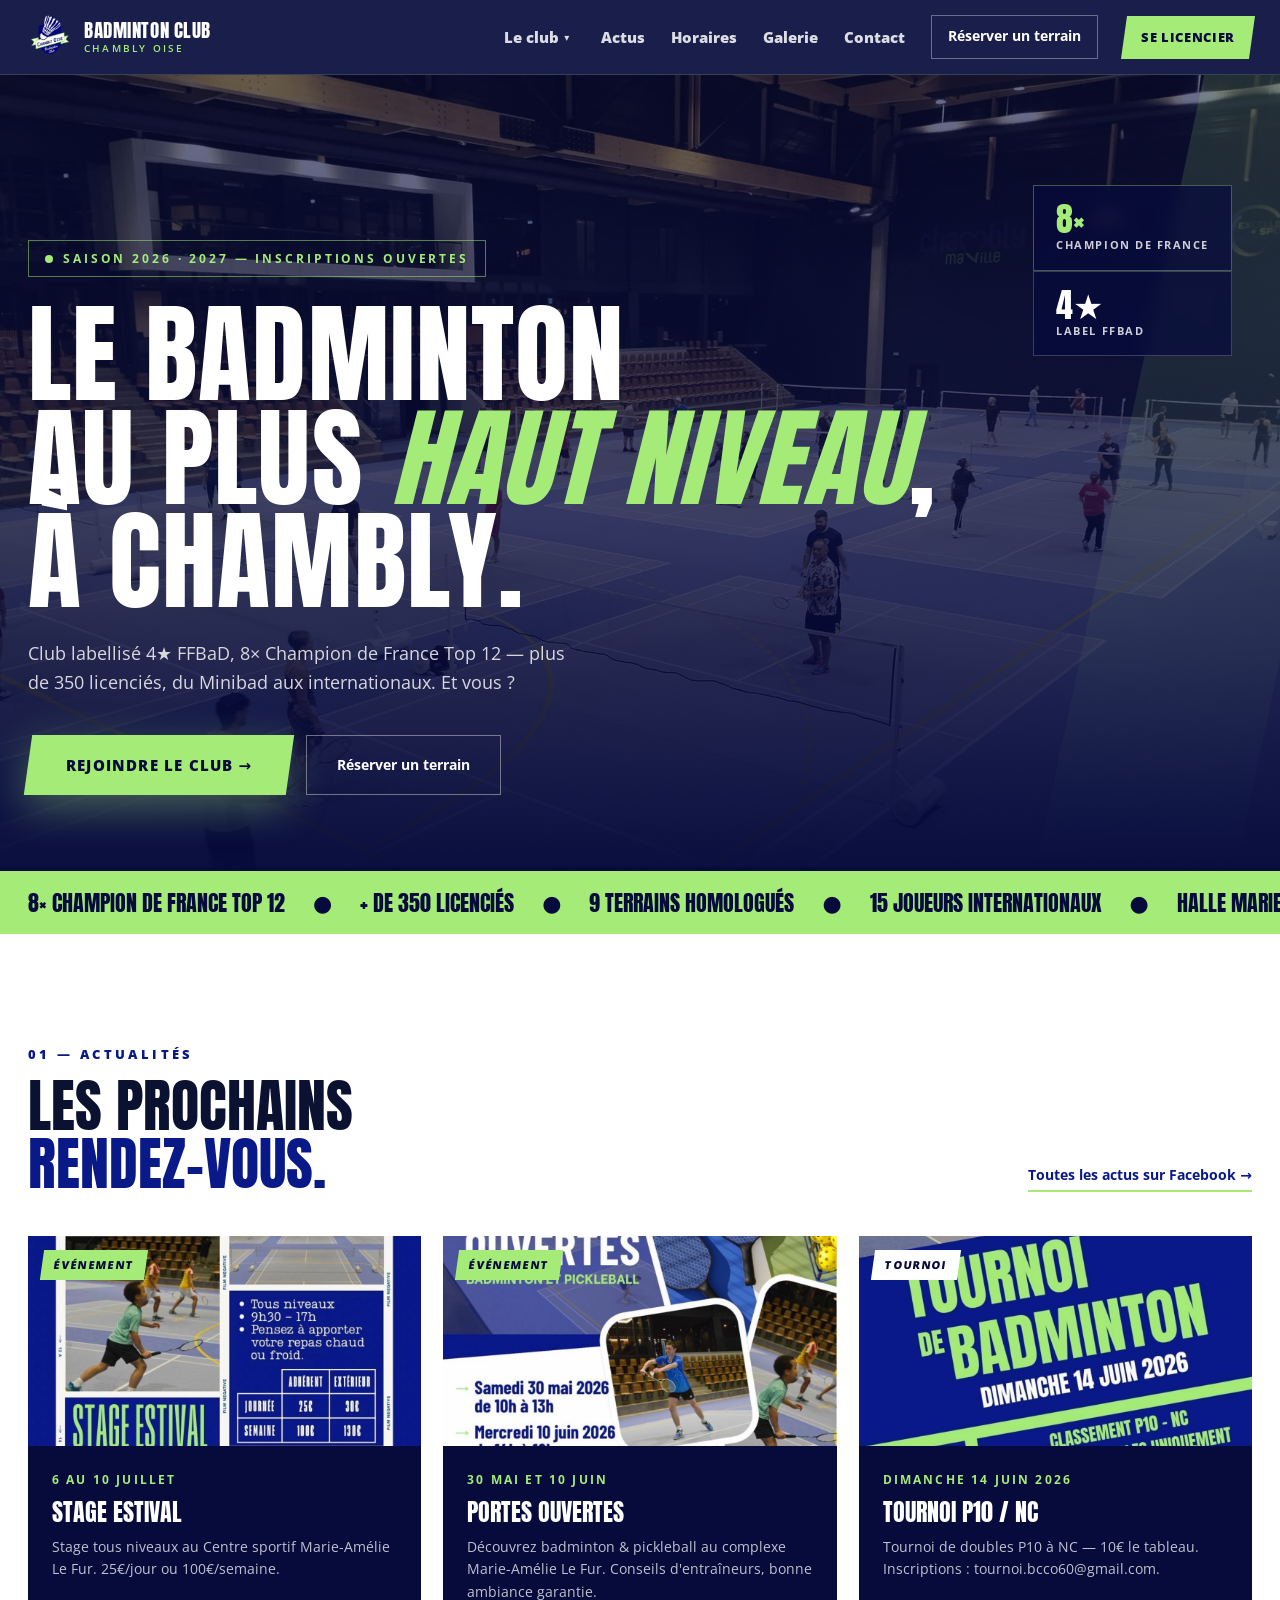
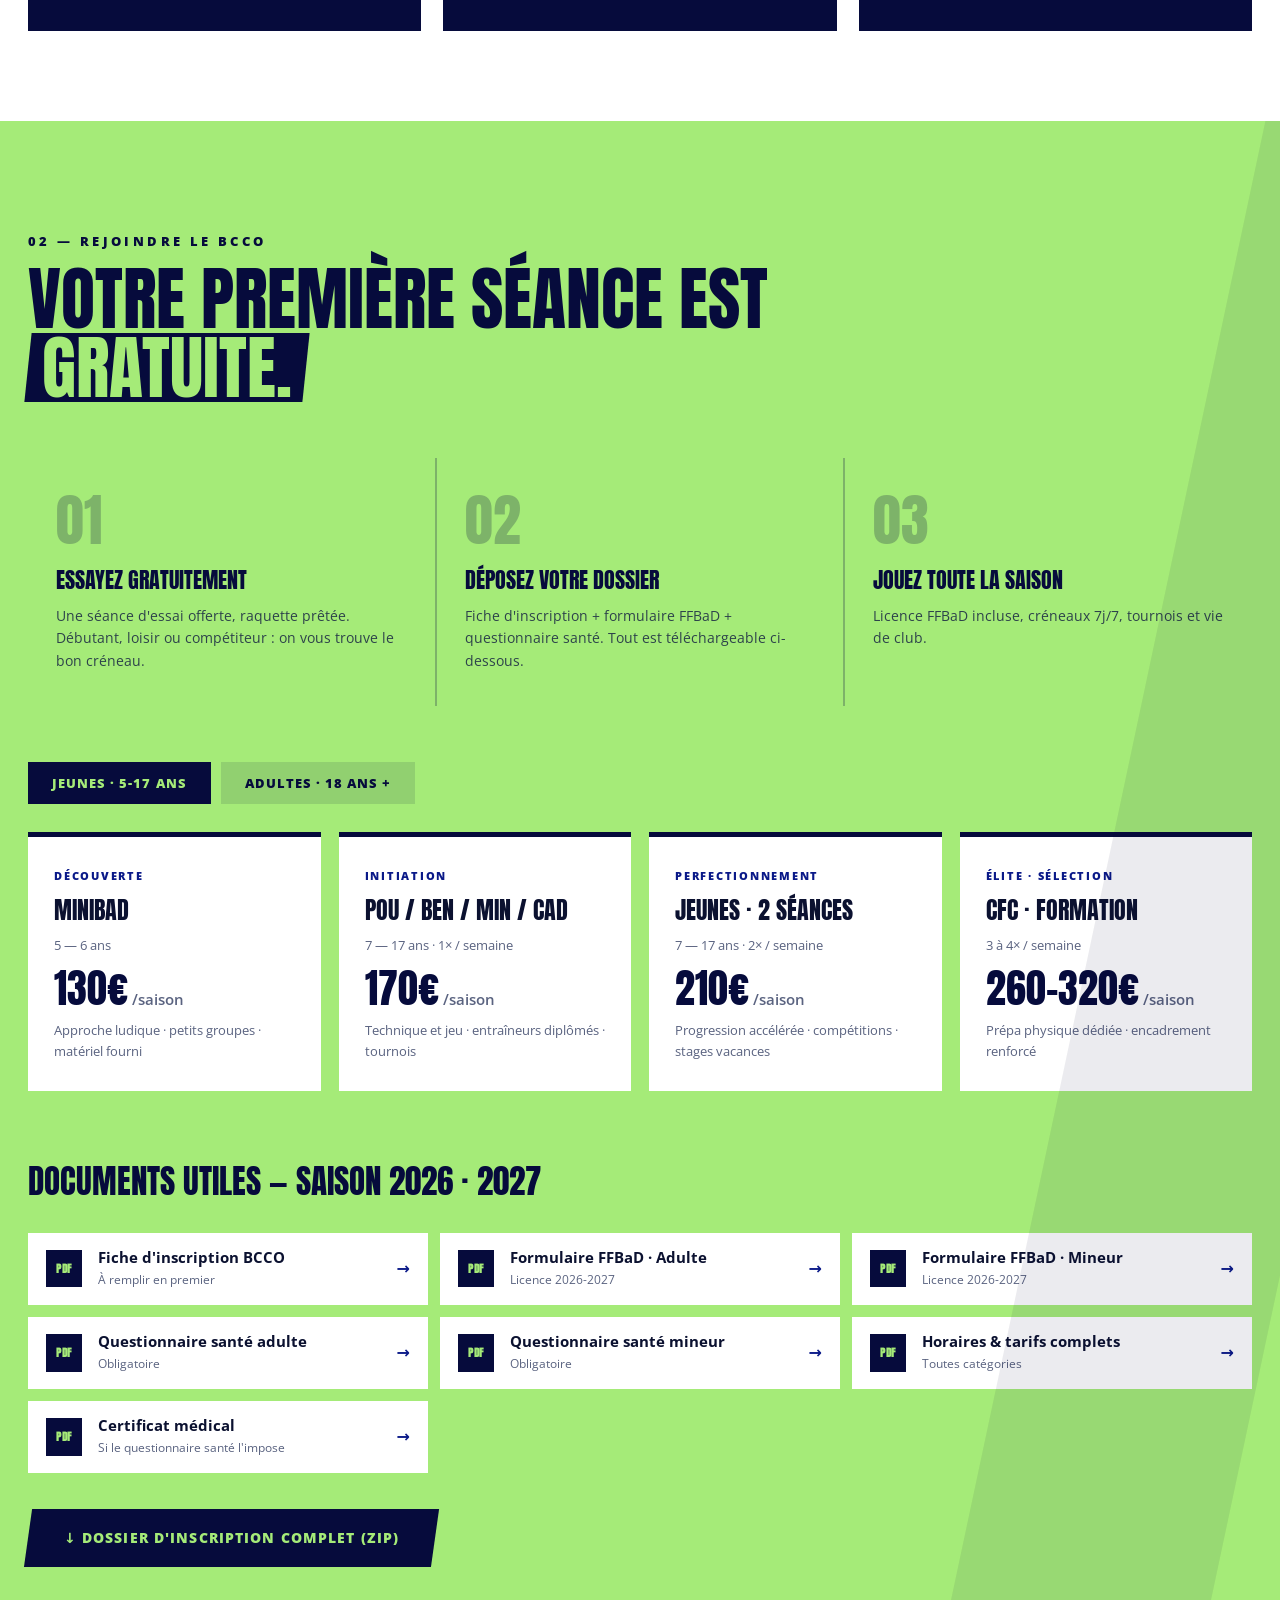
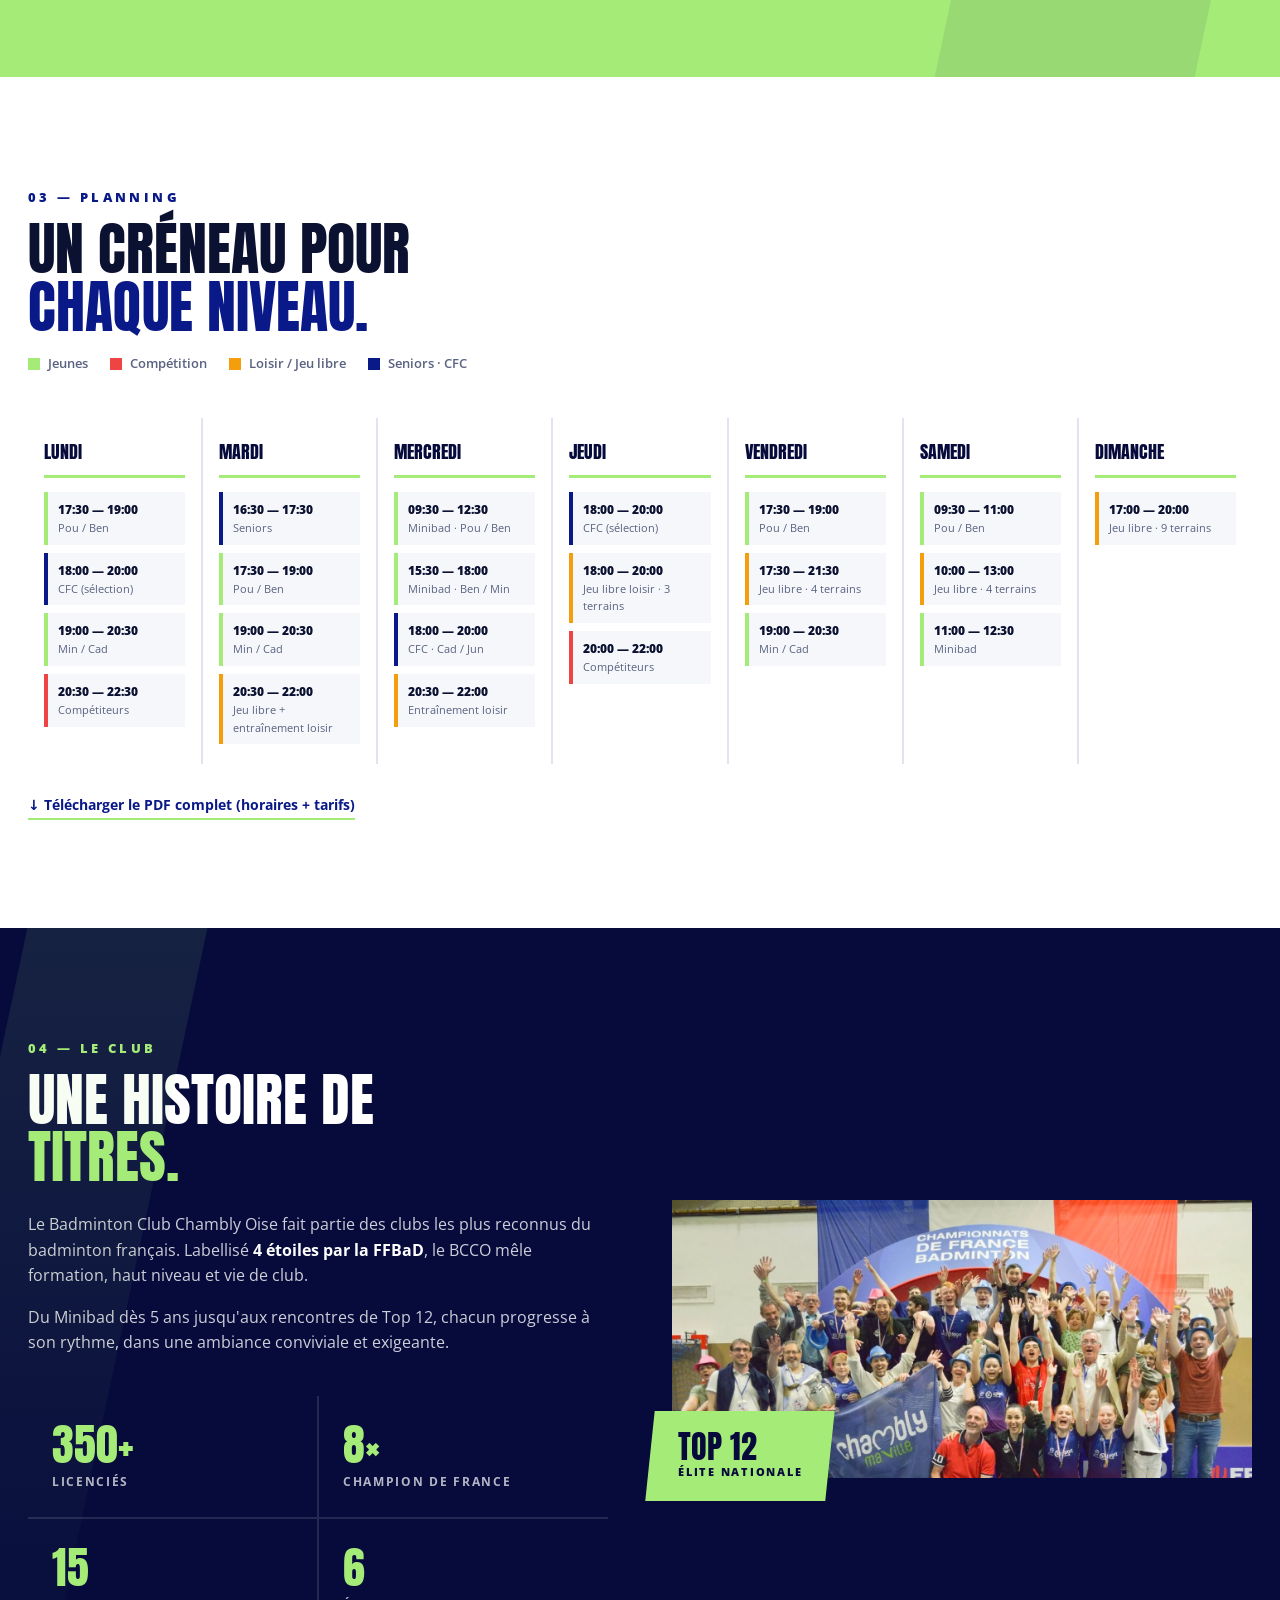
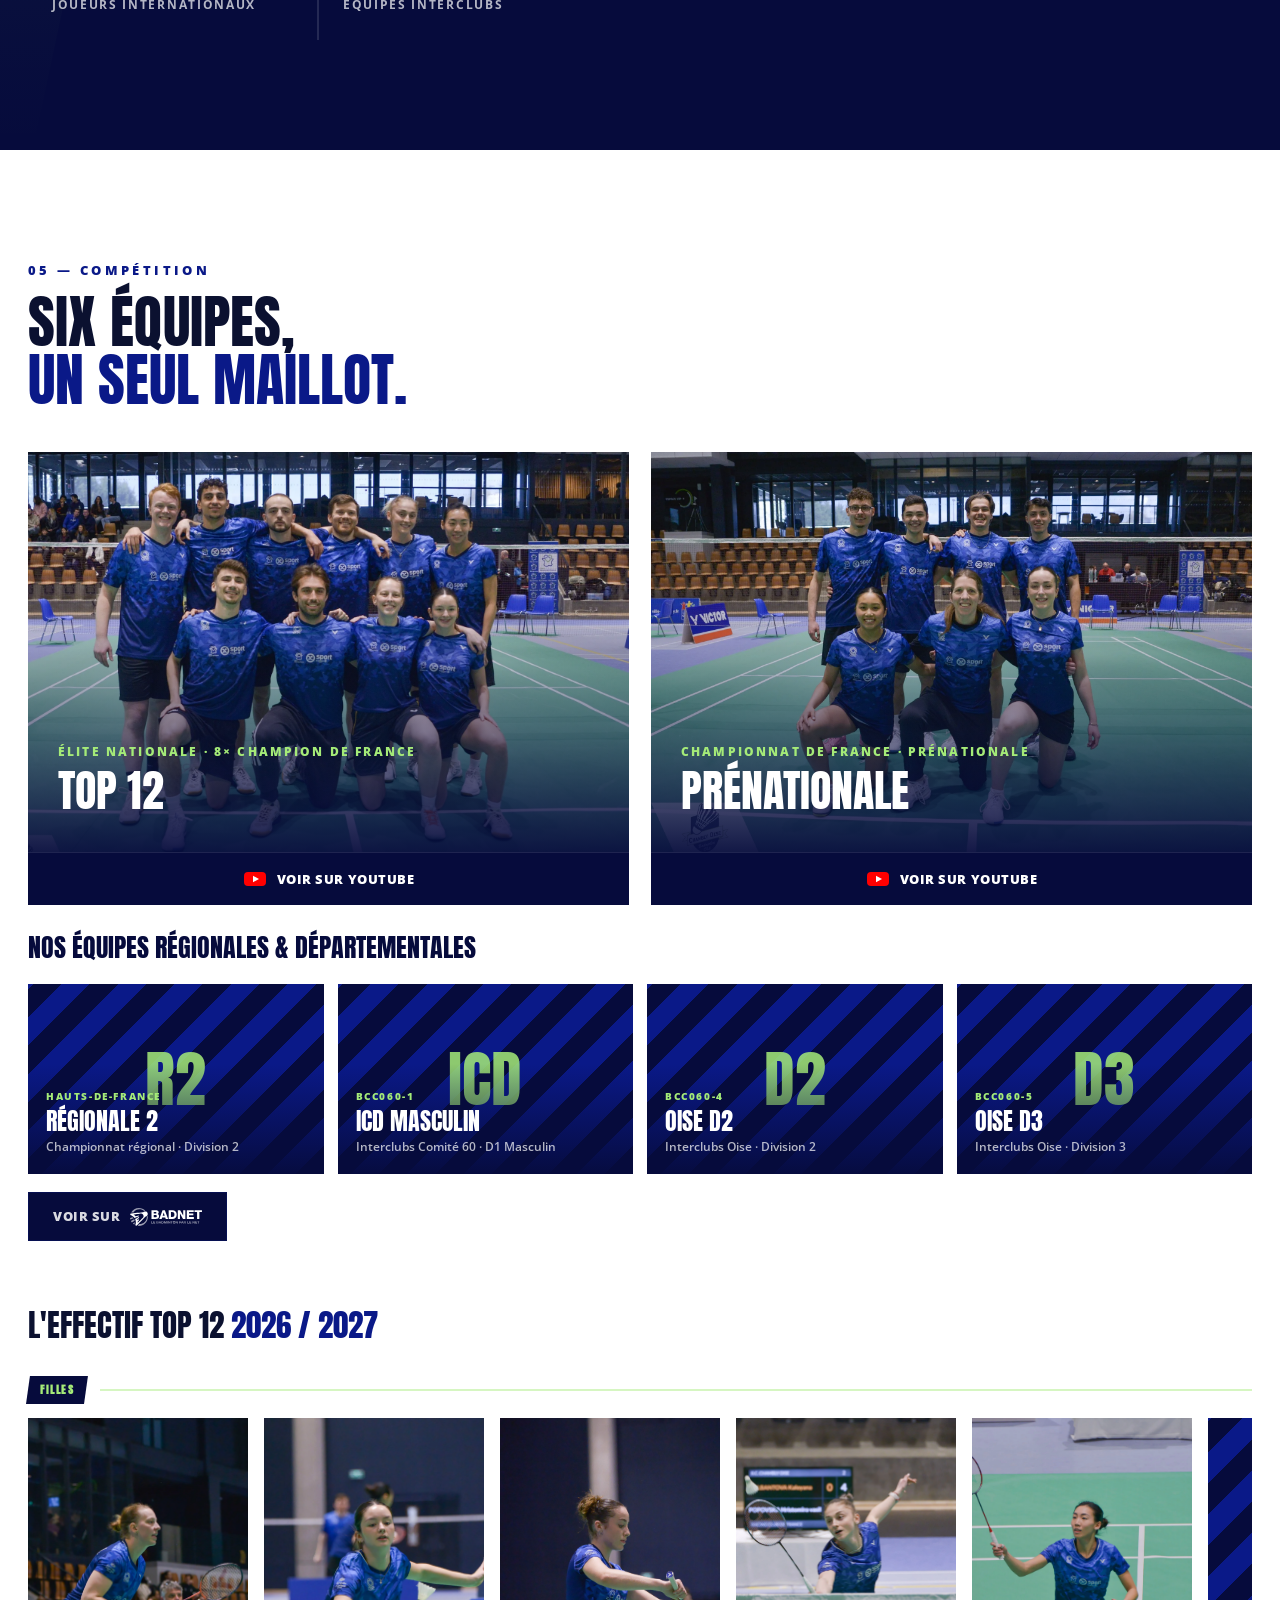
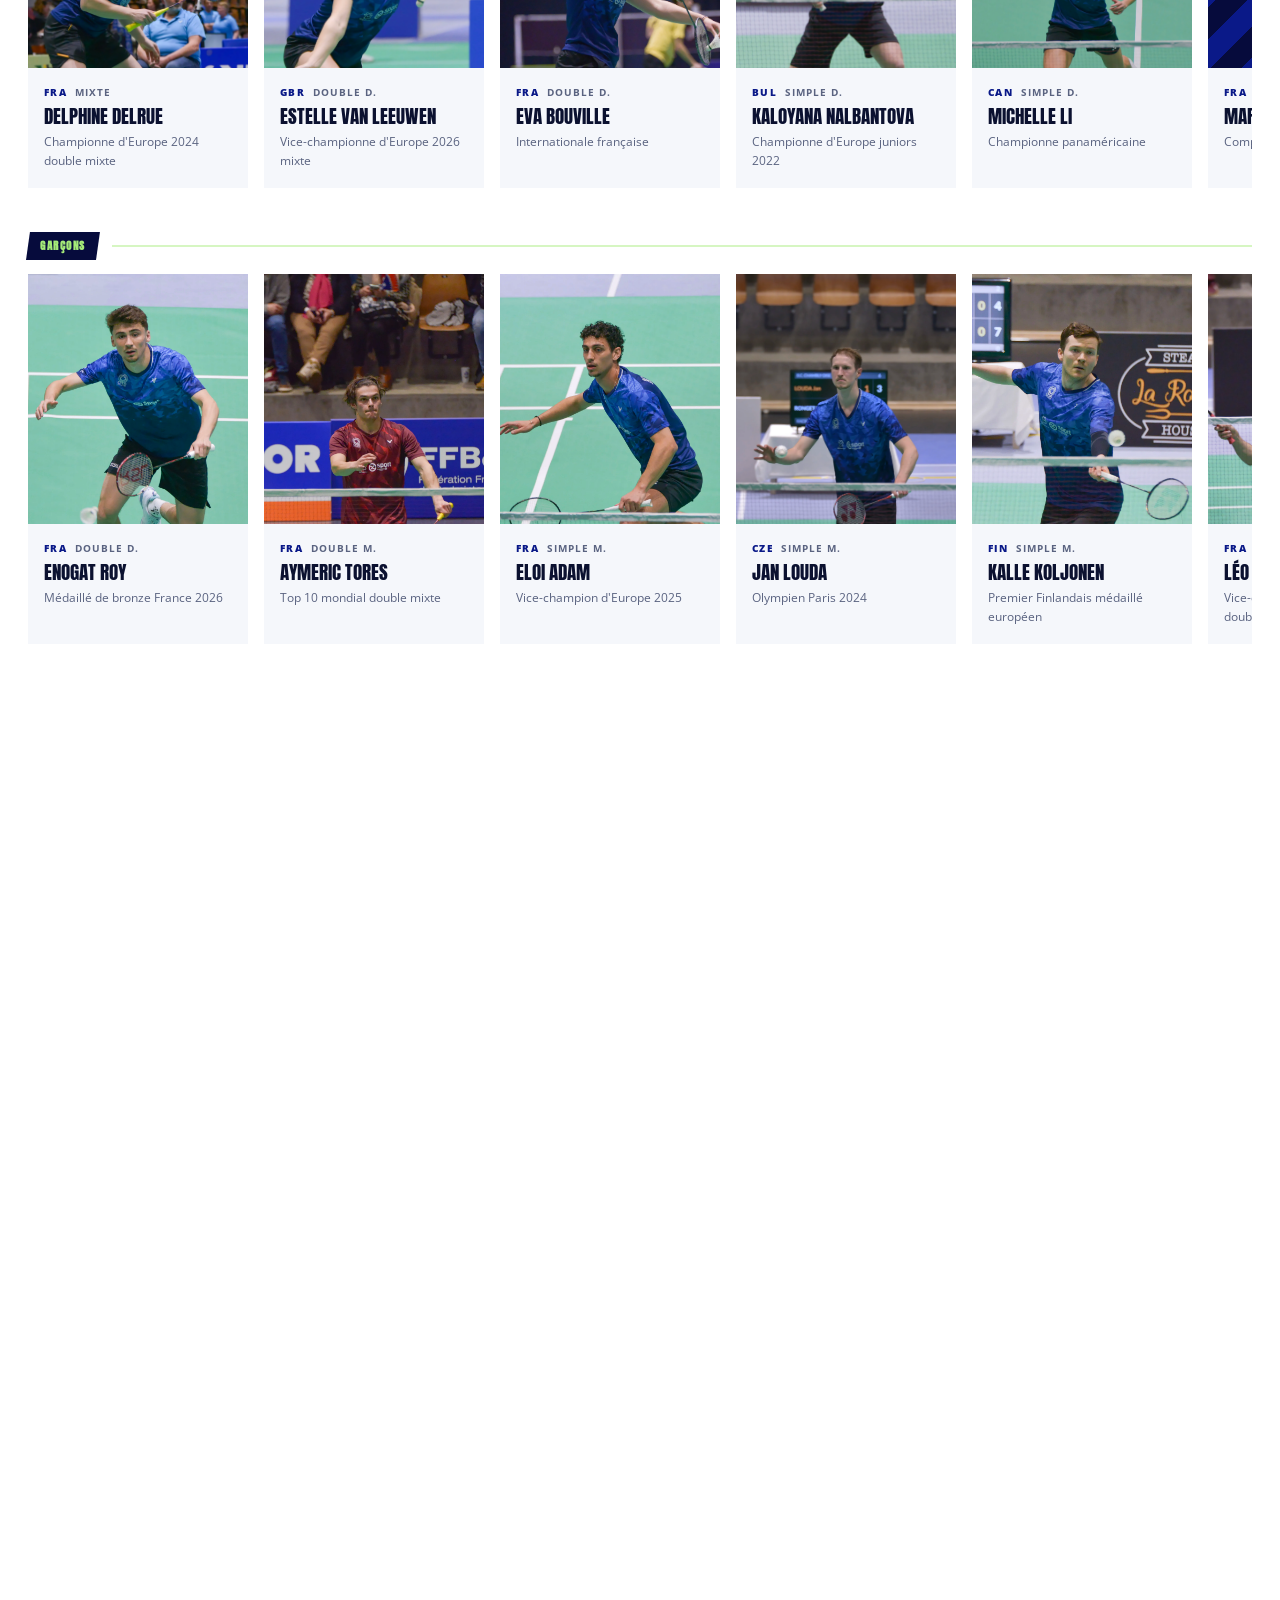
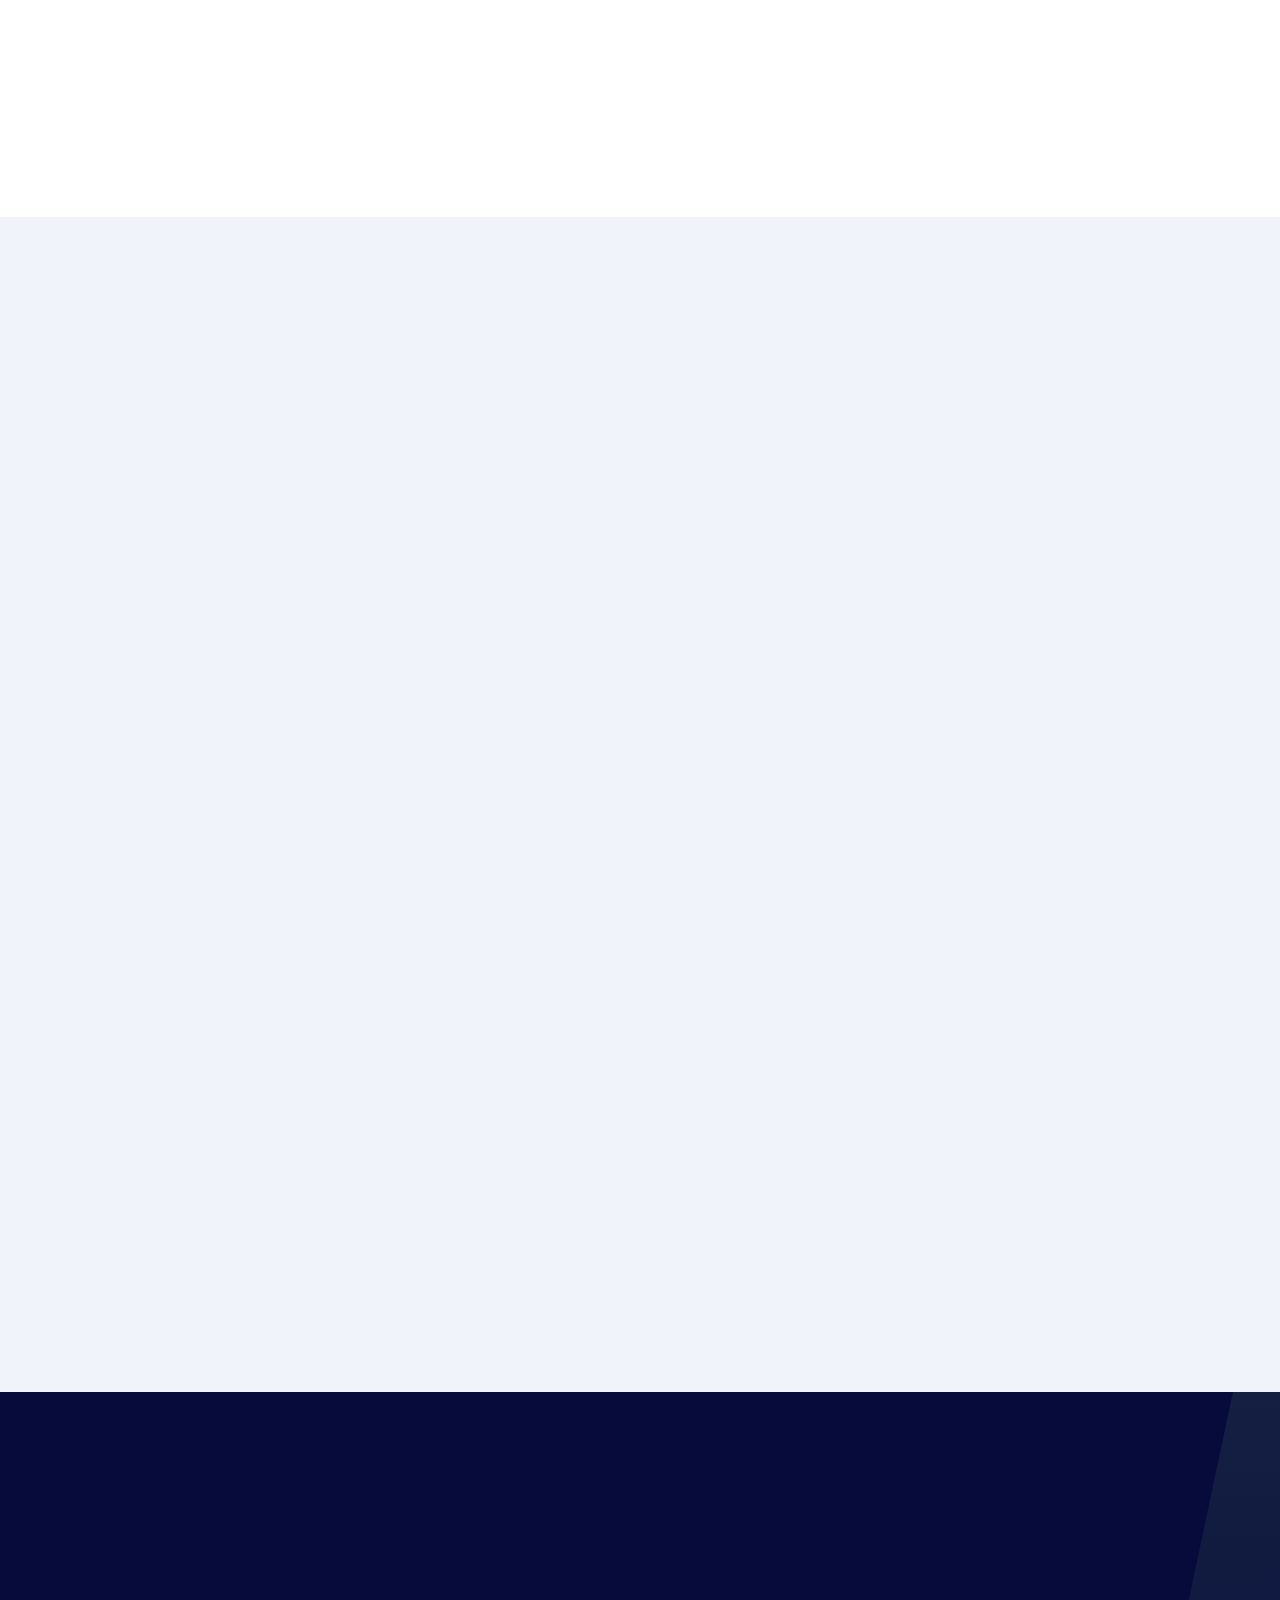
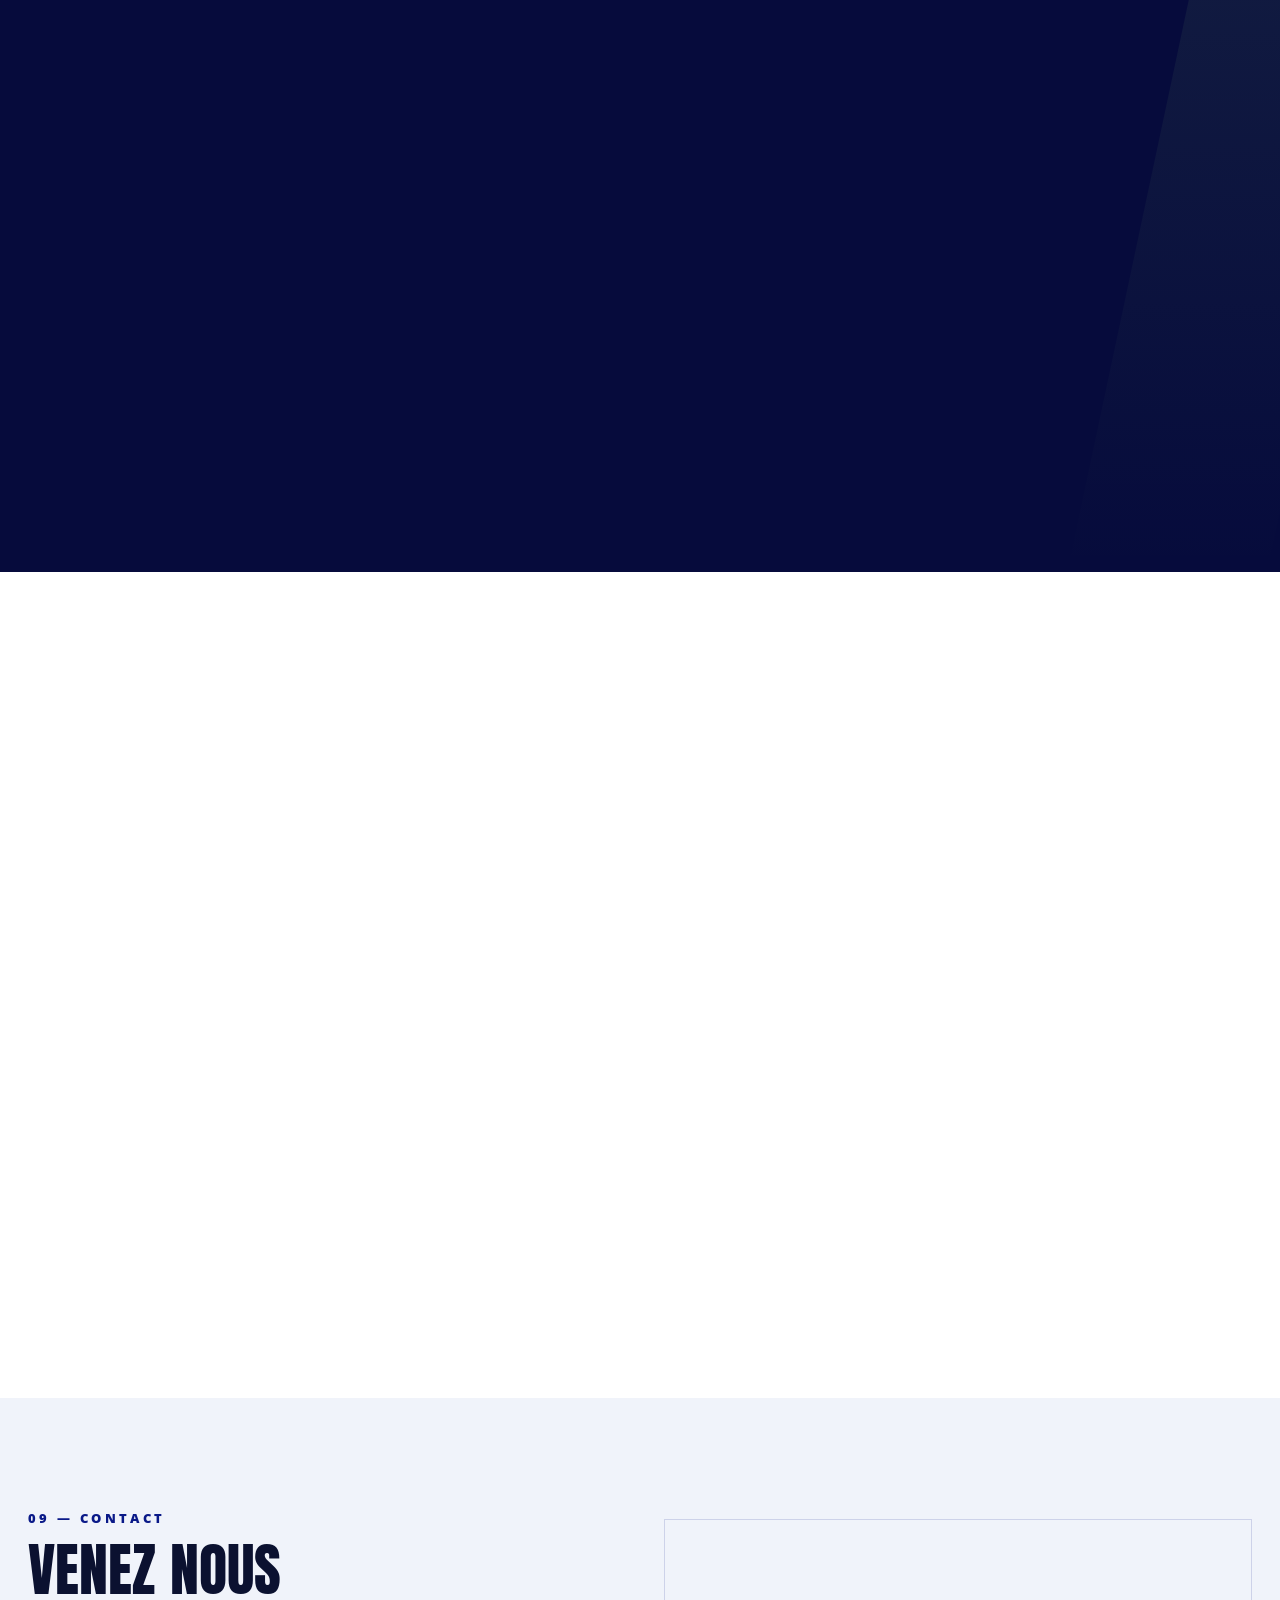
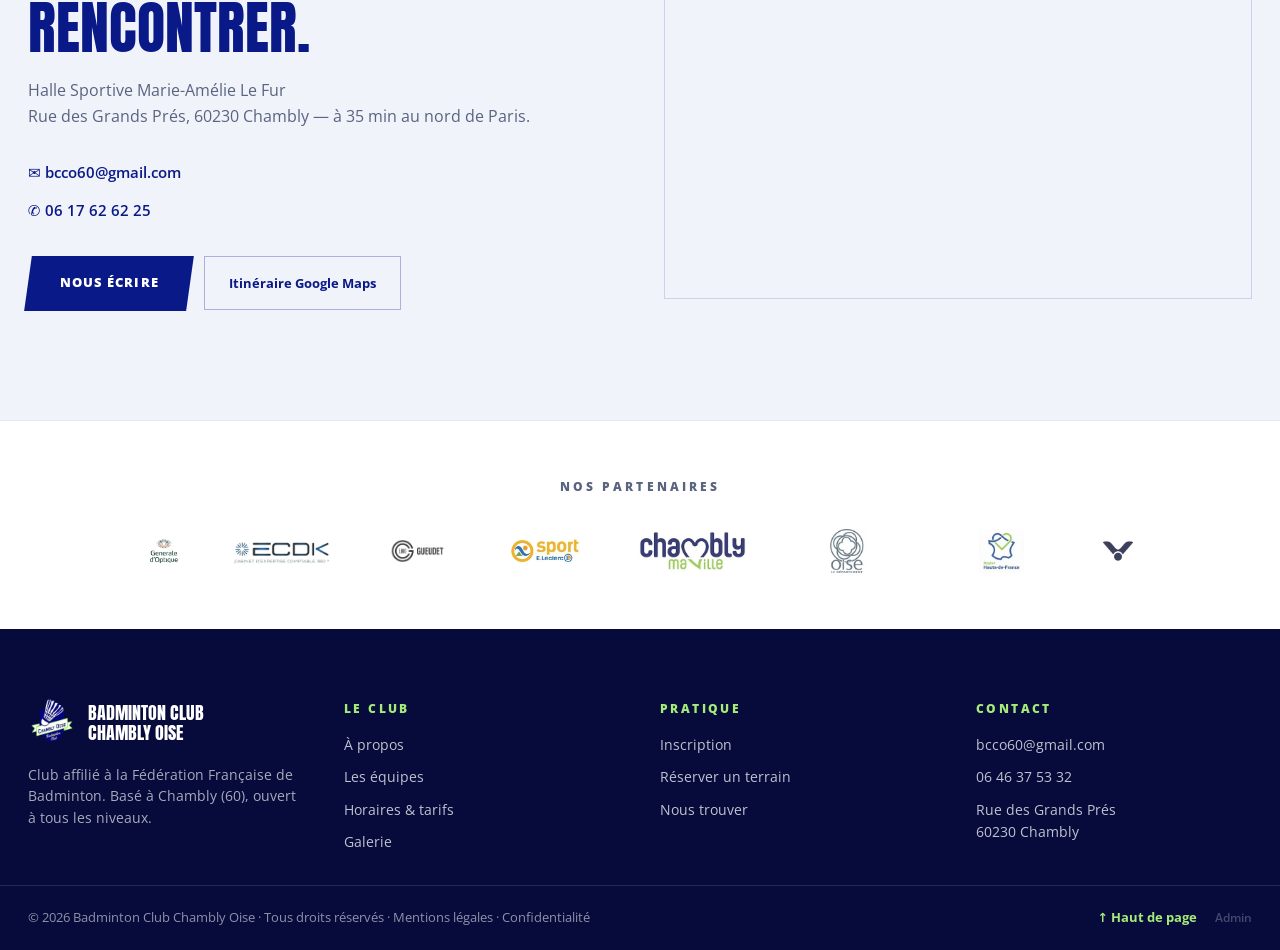
==== commit cdbd00ee: "Équipes : boutons « Voir sur YouTube » + « Voir sur BadNet » - Sous Top 12 et Prénationale : bouton " ====
--- a/index.html
+++ b/index.html
@@ -212,7 +212,6 @@
           <a href="https://chamblybadminton.fr/wp-content/uploads/2025/08/FFBaD_-_MINEURS_QUESTIONNAIRE_SANTE.pdf" target="_blank" rel="noopener" style="background:#fff;display:flex;align-items:center;gap:16px;padding:16px 18px;text-decoration:none;color:#0B1130;transition:transform .2s" data-hover="transform:translateY(-3px)"><span style="background:#060B3C;color:#A5EB78;font-size:11px;font-weight:800;letter-spacing:.06em;padding:10px 10px;flex-shrink:0;font-family:'Anton',sans-serif">PDF</span><span style="flex:1;min-width:0"><strong style="display:block;font-size:14.5px;line-height:1.3">Questionnaire santé mineur</strong><span style="display:block;font-size:12px;color:#5A6380;margin-top:2px">Obligatoire</span></span><span style="color:#0A1988;font-weight:800;flex-shrink:0">→</span></a>
           <a href="https://chamblybadminton.fr/wp-content/uploads/2025/09/Horaires-et-tarifs-2025-2026-QR-Code.pdf" target="_blank" rel="noopener" style="background:#fff;display:flex;align-items:center;gap:16px;padding:16px 18px;text-decoration:none;color:#0B1130;transition:transform .2s" data-hover="transform:translateY(-3px)"><span style="background:#060B3C;color:#A5EB78;font-size:11px;font-weight:800;letter-spacing:.06em;padding:10px 10px;flex-shrink:0;font-family:'Anton',sans-serif">PDF</span><span style="flex:1;min-width:0"><strong style="display:block;font-size:14.5px;line-height:1.3">Horaires &amp; tarifs complets</strong><span style="display:block;font-size:12px;color:#5A6380;margin-top:2px">Toutes catégories</span></span><span style="color:#0A1988;font-weight:800;flex-shrink:0">→</span></a>
           <a href="https://chamblybadminton.fr/wp-content/uploads/2021/08/Certificat-de-non-contre-indication.pdf" target="_blank" rel="noopener" style="background:#fff;display:flex;align-items:center;gap:16px;padding:16px 18px;text-decoration:none;color:#0B1130;transition:transform .2s" data-hover="transform:translateY(-3px)"><span style="background:#060B3C;color:#A5EB78;font-size:11px;font-weight:800;letter-spacing:.06em;padding:10px 10px;flex-shrink:0;font-family:'Anton',sans-serif">PDF</span><span style="flex:1;min-width:0"><strong style="display:block;font-size:14.5px;line-height:1.3">Certificat médical</strong><span style="display:block;font-size:12px;color:#5A6380;margin-top:2px">Si le questionnaire santé l'impose</span></span><span style="color:#0A1988;font-weight:800;flex-shrink:0">→</span></a>
-          <a href="https://chamblybadminton.fr/wp-content/uploads/2025/09/Documents-inscriptions-2025-2026.zip" target="_blank" rel="noopener" style="background:#fff;display:flex;align-items:center;gap:16px;padding:16px 18px;text-decoration:none;color:#0B1130;transition:transform .2s" data-hover="transform:translateY(-3px)"><span style="background:#060B3C;color:#A5EB78;font-size:11px;font-weight:800;letter-spacing:.06em;padding:10px 10px;flex-shrink:0;font-family:'Anton',sans-serif">ZIP</span><span style="flex:1;min-width:0"><strong style="display:block;font-size:14.5px;line-height:1.3">Dossier d'inscription complet</strong><span style="display:block;font-size:12px;color:#5A6380;margin-top:2px">Tous les documents en 1 archive</span></span><span style="color:#0A1988;font-weight:800;flex-shrink:0">→</span></a>
         </div>
         <div style="margin-top:36px;display:flex;gap:16px;flex-wrap:wrap;align-items:center">
           <a href="https://chamblybadminton.fr/wp-content/uploads/2025/09/Documents-inscriptions-2025-2026.zip" target="_blank" rel="noopener" style="background:#060B3C;color:#A5EB78;text-decoration:none;padding:18px 36px;font-weight:800;font-size:14px;letter-spacing:.08em;text-transform:uppercase;transform:skewX(-8deg);display:inline-block" data-hover="background:#0A1988">
@@ -285,23 +284,29 @@
       </div>
     </div>
     <div data-reveal class="rd-carousel" style="display:grid;grid-template-columns:repeat(auto-fit,minmax(320px,1fr));gap:22px;margin-bottom:22px">
-      <div data-zoom="media/top12_equipe.webp" style="position:relative;height:400px;overflow:hidden;background:#060B3C;cursor:zoom-in">
-        <img src="media/top12_equipe.webp" alt="Top 12" style="position:absolute;inset:0;width:100%;height:100%;object-fit:cover;object-position:center 28%" />
-        <div style="position:absolute;inset:0;background:linear-gradient(180deg,rgba(6,11,60,0) 38%,rgba(6,11,60,.94) 100%)"></div>
-        <div style="position:absolute;bottom:0;left:0;right:0;padding:30px">
-          <div style="color:#A5EB78;font-size:12px;font-weight:800;letter-spacing:.18em;text-transform:uppercase">Élite nationale · 8× Champion de France</div>
-          <div style="font-family:'Anton',sans-serif;font-size:clamp(34px,3.4vw,48px);text-transform:uppercase;line-height:1;margin:8px 0 10px;color:#fff">Top 12</div>
-          <div style="color:rgba(255,255,255,.78);font-size:13.5px;font-weight:600">Rencontres à domicile les samedis à 16h à la Halle Marie-Amélie Le Fur. Entrée 5€.</div>
-        </div>
-      </div>
-      <div data-zoom="media/n2_equipe.webp" style="position:relative;height:400px;overflow:hidden;background:#060B3C;cursor:zoom-in">
-        <img src="media/n2_equipe.webp" alt="Prénationale" style="position:absolute;inset:0;width:100%;height:100%;object-fit:cover;object-position:center 28%" />
-        <div style="position:absolute;inset:0;background:linear-gradient(180deg,rgba(6,11,60,0) 38%,rgba(6,11,60,.94) 100%)"></div>
-        <div style="position:absolute;bottom:0;left:0;right:0;padding:30px">
-          <div style="color:#A5EB78;font-size:12px;font-weight:800;letter-spacing:.18em;text-transform:uppercase">Championnat de France · Prénationale</div>
-          <div style="font-family:'Anton',sans-serif;font-size:clamp(34px,3.4vw,48px);text-transform:uppercase;line-height:1;margin:8px 0 10px;color:#fff">Prénationale</div>
-          <div style="color:rgba(255,255,255,.78);font-size:13.5px;font-weight:600">Le vivier du haut niveau du club. Rencontres à domicile les samedis à 12h. Entrée libre.</div>
-        </div>
+      <div>
+        <div data-zoom="media/top12_equipe.webp" style="position:relative;height:400px;overflow:hidden;background:#060B3C;cursor:zoom-in">
+          <img src="media/top12_equipe.webp" alt="Top 12" style="position:absolute;inset:0;width:100%;height:100%;object-fit:cover;object-position:center 28%" />
+          <div style="position:absolute;inset:0;background:linear-gradient(180deg,rgba(6,11,60,0) 38%,rgba(6,11,60,.94) 100%)"></div>
+          <div style="position:absolute;bottom:0;left:0;right:0;padding:30px">
+            <div style="color:#A5EB78;font-size:12px;font-weight:800;letter-spacing:.18em;text-transform:uppercase">Élite nationale · 8× Champion de France</div>
+            <div style="font-family:'Anton',sans-serif;font-size:clamp(34px,3.4vw,48px);text-transform:uppercase;line-height:1;margin:8px 0 10px;color:#fff">Top 12</div>
+            <div style="color:rgba(255,255,255,.78);font-size:13.5px;font-weight:600"></div>
+          </div>
+        </div>
+        <a class="rd-watch" href="https://www.youtube.com/channel/UCGKtaRnl-HUUG0mopVEXWnQ" target="_blank" rel="noopener"><svg width="24" height="24" viewBox="0 0 24 24" aria-hidden="true"><rect x="1" y="5" width="22" height="14" rx="4" fill="#FF0000"></rect><path d="M10 8.8 16 12l-6 3.2z" fill="#fff"></path></svg>Voir sur YouTube</a>
+      </div>
+      <div>
+        <div data-zoom="media/n2_equipe.webp" style="position:relative;height:400px;overflow:hidden;background:#060B3C;cursor:zoom-in">
+          <img src="media/n2_equipe.webp" alt="Prénationale" style="position:absolute;inset:0;width:100%;height:100%;object-fit:cover;object-position:center 28%" />
+          <div style="position:absolute;inset:0;background:linear-gradient(180deg,rgba(6,11,60,0) 38%,rgba(6,11,60,.94) 100%)"></div>
+          <div style="position:absolute;bottom:0;left:0;right:0;padding:30px">
+            <div style="color:#A5EB78;font-size:12px;font-weight:800;letter-spacing:.18em;text-transform:uppercase">Championnat de France · Prénationale</div>
+            <div style="font-family:'Anton',sans-serif;font-size:clamp(34px,3.4vw,48px);text-transform:uppercase;line-height:1;margin:8px 0 10px;color:#fff">Prénationale</div>
+            <div style="color:rgba(255,255,255,.78);font-size:13.5px;font-weight:600"></div>
+          </div>
+        </div>
+        <a class="rd-watch" href="https://www.youtube.com/channel/UCGKtaRnl-HUUG0mopVEXWnQ" target="_blank" rel="noopener"><svg width="24" height="24" viewBox="0 0 24 24" aria-hidden="true"><rect x="1" y="5" width="22" height="14" rx="4" fill="#FF0000"></rect><path d="M10 8.8 16 12l-6 3.2z" fill="#fff"></path></svg>Voir sur YouTube</a>
       </div>
     </div>
 
@@ -313,6 +318,7 @@
         <div style="position:relative;height:190px;overflow:hidden;background:#060B3C"><div style="position:absolute;inset:0;display:flex;align-items:center;justify-content:center;background:repeating-linear-gradient(-45deg,#060B3C 0 20px,#0A1988 20px 40px)"><span style="font-family:'Anton',sans-serif;font-size:62px;line-height:1;color:#A5EB78;opacity:.85">D2</span></div><div style="position:absolute;inset:0;background:linear-gradient(180deg,rgba(6,11,60,0) 42%,rgba(6,11,60,.95) 100%)"></div><div style="position:absolute;bottom:0;left:0;right:0;padding:18px"><div style="color:#A5EB78;font-size:10px;font-weight:800;letter-spacing:.16em;text-transform:uppercase">BCC060-4</div><div style="font-family:'Anton',sans-serif;font-size:24px;text-transform:uppercase;line-height:1;margin-top:5px;color:#fff">Oise D2</div><div style="color:rgba(255,255,255,.7);font-size:11.5px;font-weight:600;margin-top:5px">Interclubs Oise · Division 2</div></div></div>
         <div style="position:relative;height:190px;overflow:hidden;background:#060B3C"><div style="position:absolute;inset:0;display:flex;align-items:center;justify-content:center;background:repeating-linear-gradient(-45deg,#060B3C 0 20px,#0A1988 20px 40px)"><span style="font-family:'Anton',sans-serif;font-size:62px;line-height:1;color:#A5EB78;opacity:.85">D3</span></div><div style="position:absolute;inset:0;background:linear-gradient(180deg,rgba(6,11,60,0) 42%,rgba(6,11,60,.95) 100%)"></div><div style="position:absolute;bottom:0;left:0;right:0;padding:18px"><div style="color:#A5EB78;font-size:10px;font-weight:800;letter-spacing:.16em;text-transform:uppercase">BCC060-5</div><div style="font-family:'Anton',sans-serif;font-size:24px;text-transform:uppercase;line-height:1;margin-top:5px;color:#fff">Oise D3</div><div style="color:rgba(255,255,255,.7);font-size:11.5px;font-weight:600;margin-top:5px">Interclubs Oise · Division 3</div></div></div>
       </div>
+      <a class="rd-watch rd-watch-inline" href="https://icbad.ffbad.org/instance/BCCO60" target="_blank" rel="noopener"><span style="color:rgba(255,255,255,.85)">Voir sur</span> <img src="media/badnet-blanc.svg" alt="BadNet" /></a>
     </div>
 
     <!-- Joueurs scroller -->
--- a/css/rd.css
+++ b/css/rd.css
@@ -104,10 +104,10 @@
    de la maquette « Site mobile et PWA ».
    ============================================================ */
 .rd-mobile-menu.rd-drawer{
-  position:fixed;inset:0;z-index:200;
+  position:fixed;top:74px;left:0;right:0;bottom:0;z-index:170;
   background:linear-gradient(180deg,#060B3C,#0A1155);
   flex-direction:column;
-  padding:22px 26px calc(30px + env(safe-area-inset-bottom,0px));
+  padding:14px 26px calc(24px + env(safe-area-inset-bottom,0px));
   overflow-y:auto;gap:0
 }
 .rd-drawer-head{
@@ -242,6 +242,23 @@
 }
 .rd-dsk-cta-green>span{display:inline-block;transform:skewX(8deg)}
 .rd-dsk-cta-green:hover{background:#7ed957}
+
+/* Boutons « Voir sur YouTube / BadNet » sous les cartes équipes */
+.rd-watch{
+  display:flex;align-items:center;justify-content:center;gap:10px;
+  background:#060B3C;color:#fff;text-decoration:none;
+  padding:14px 18px;font-weight:800;font-size:13px;letter-spacing:.04em;
+  text-transform:uppercase;border-top:1px solid rgba(255,255,255,.1);
+  transition:background .2s ease,color .2s ease
+}
+.rd-watch:hover{background:#0A1988;color:#A5EB78}
+.rd-watch svg{flex:0 0 auto}
+.rd-watch img{height:18px;width:auto;display:block;flex:0 0 auto}
+.rd-watch-inline{
+  display:inline-flex;border-top:none;margin-top:18px;padding:13px 24px;
+  border:1.5px solid rgba(10,25,136,.28);background:#060B3C
+}
+.rd-watch-inline:hover{background:#0A1988;border-color:#A5EB78}
 @media (prefers-reduced-motion: reduce){
   .rd-mobile-menu.rd-drawer.open,
   .rd-mobile-menu.rd-drawer.open *{animation:none !important}
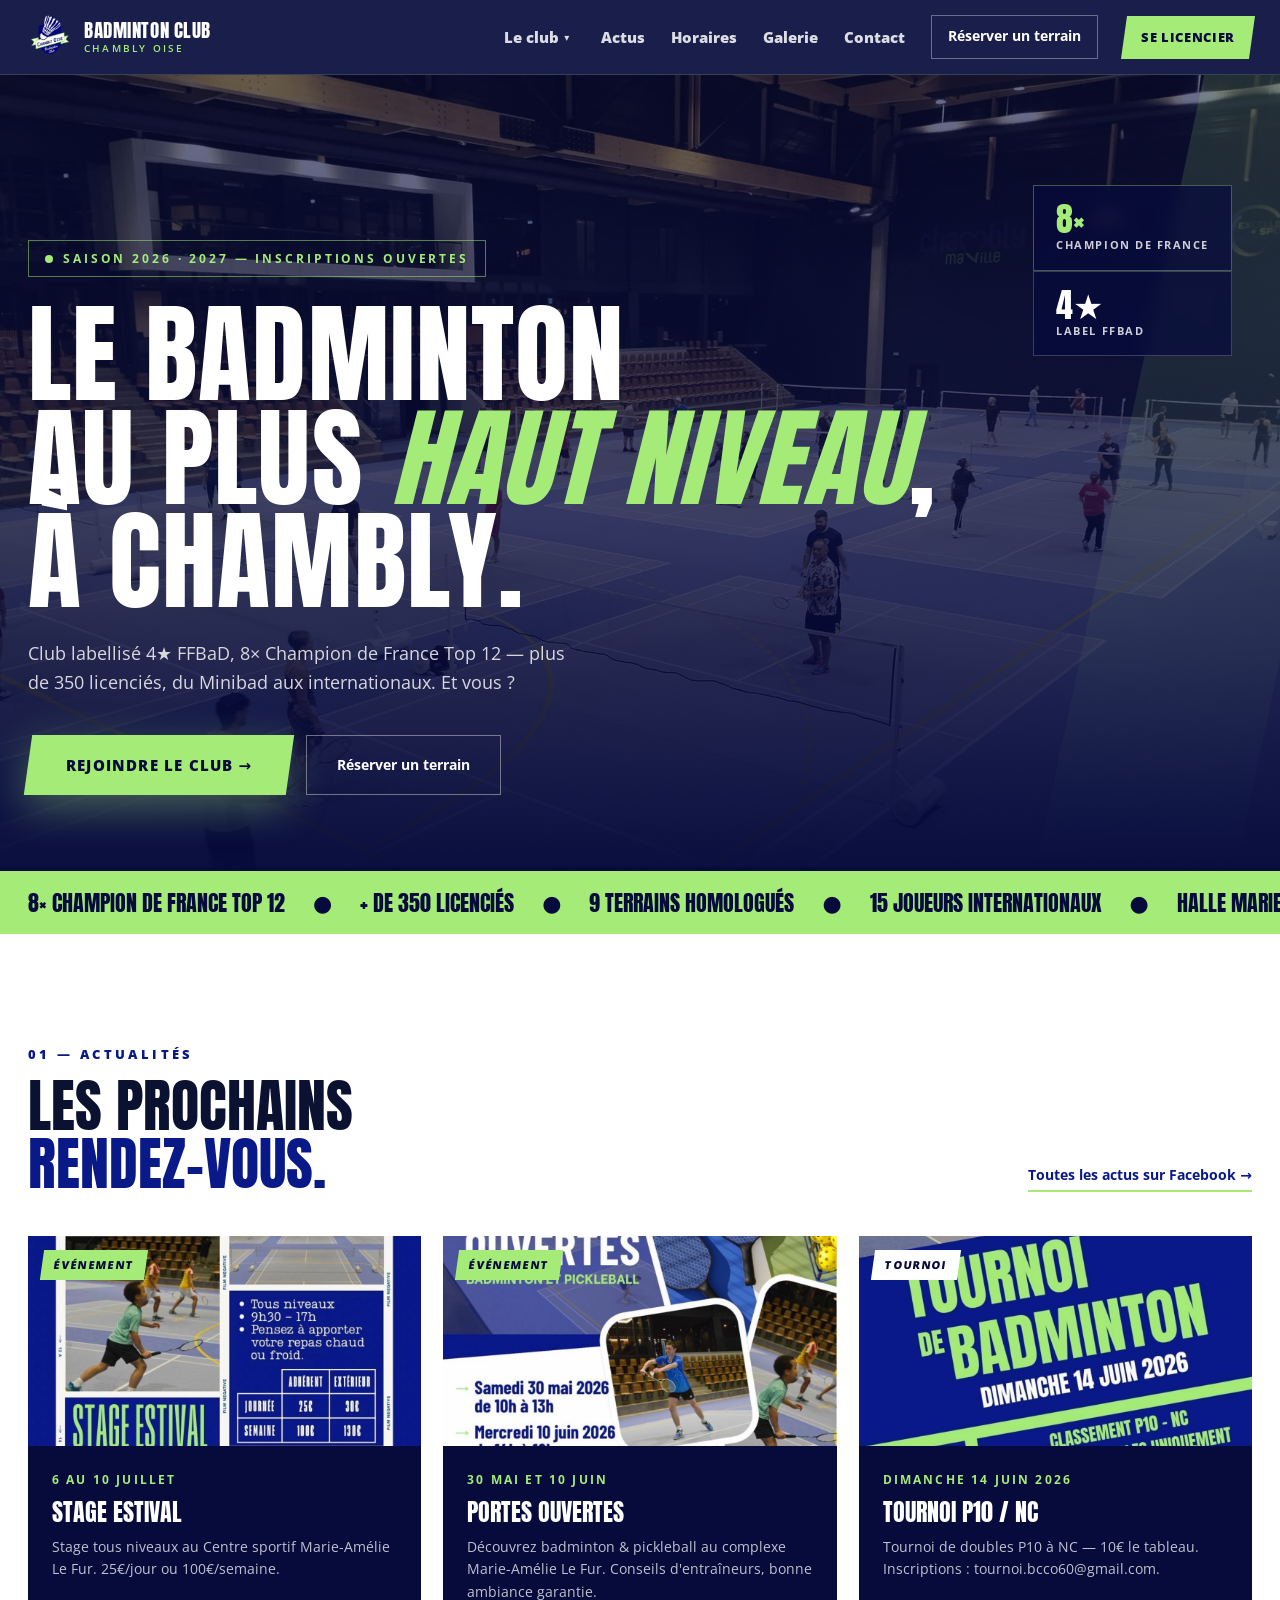
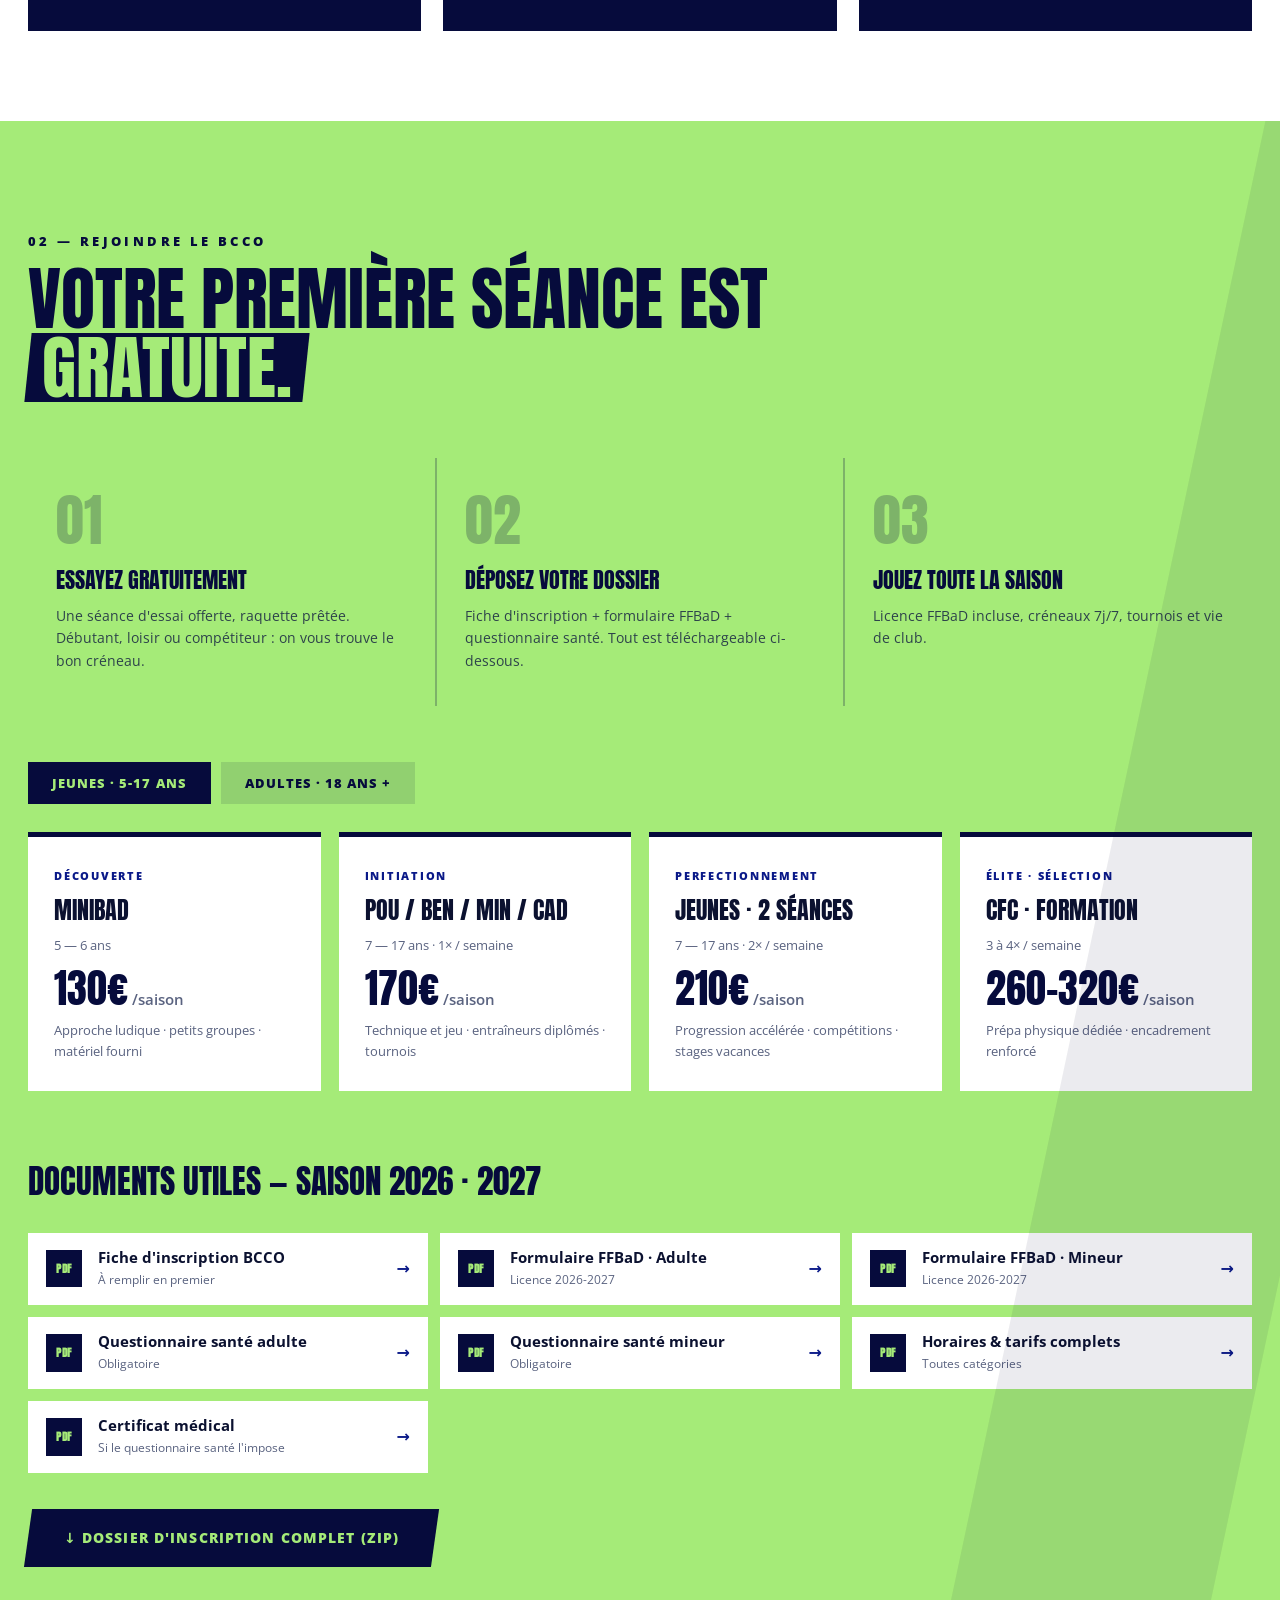
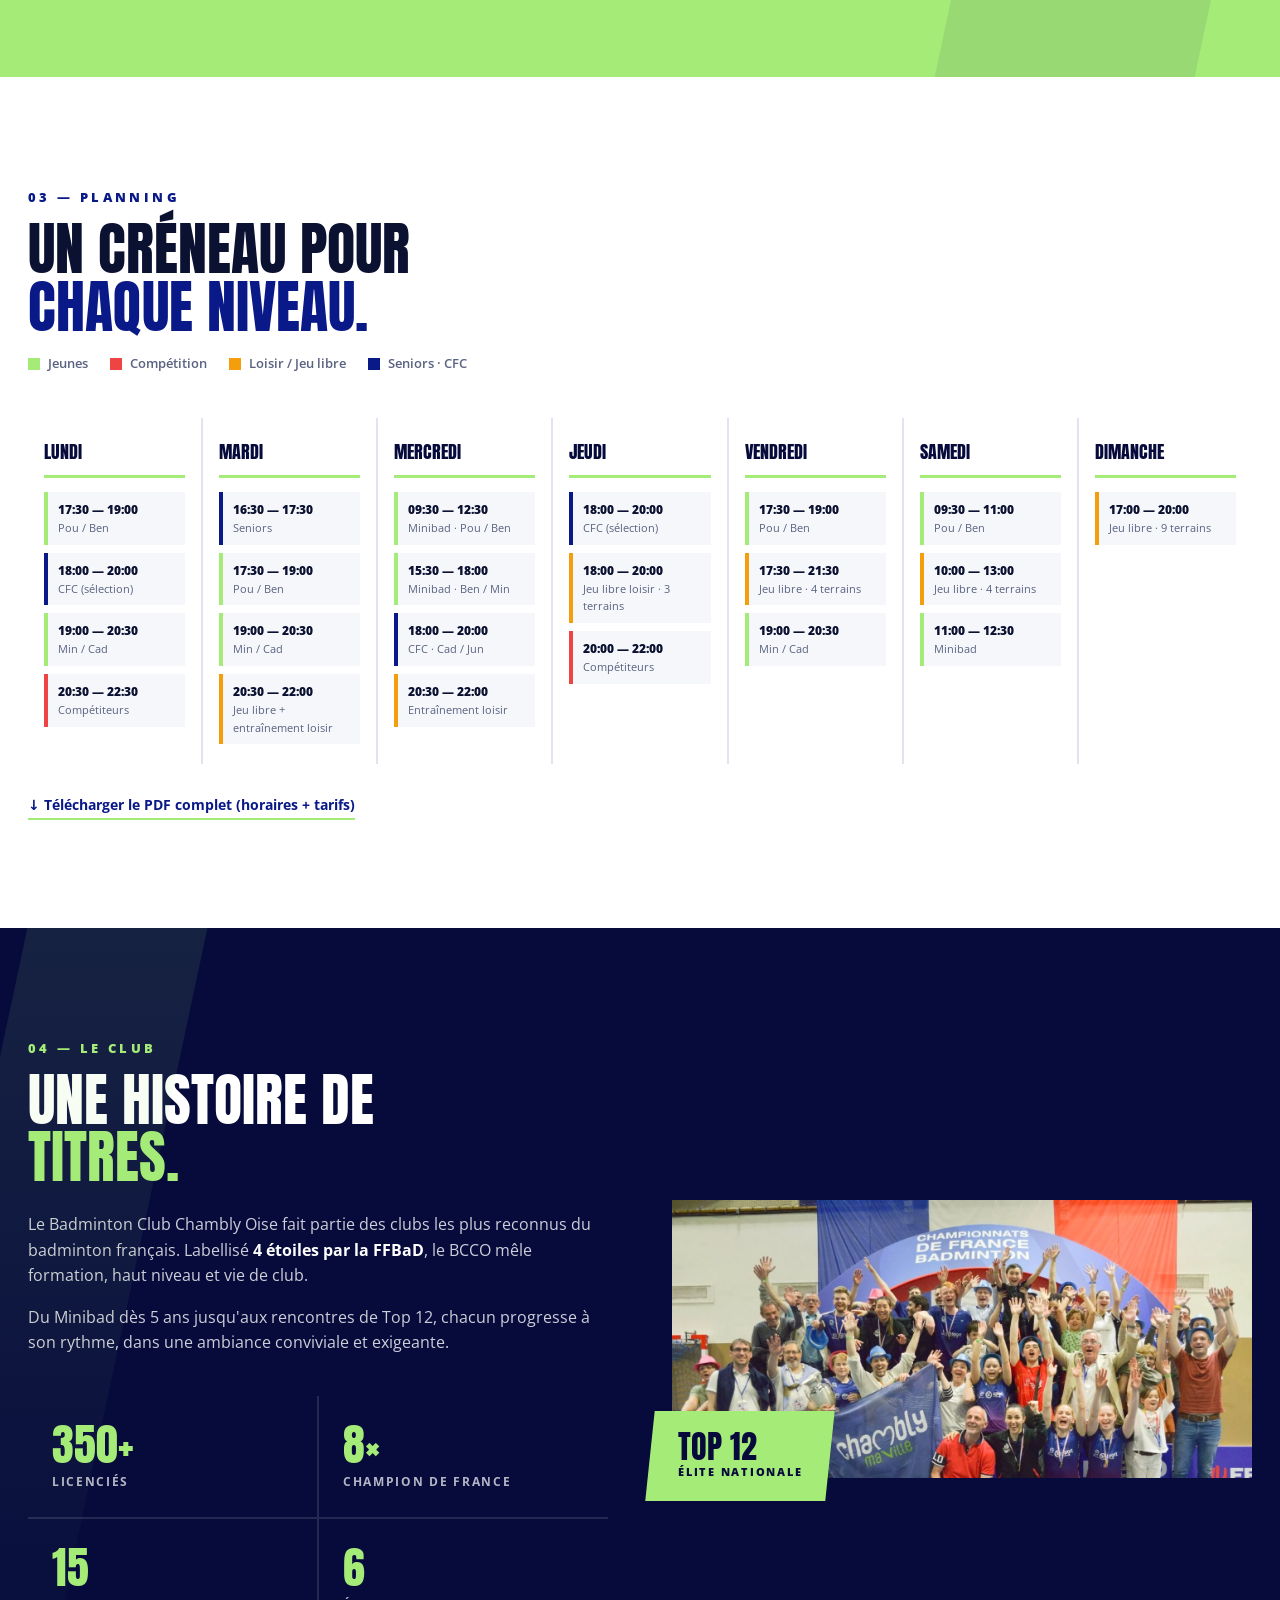
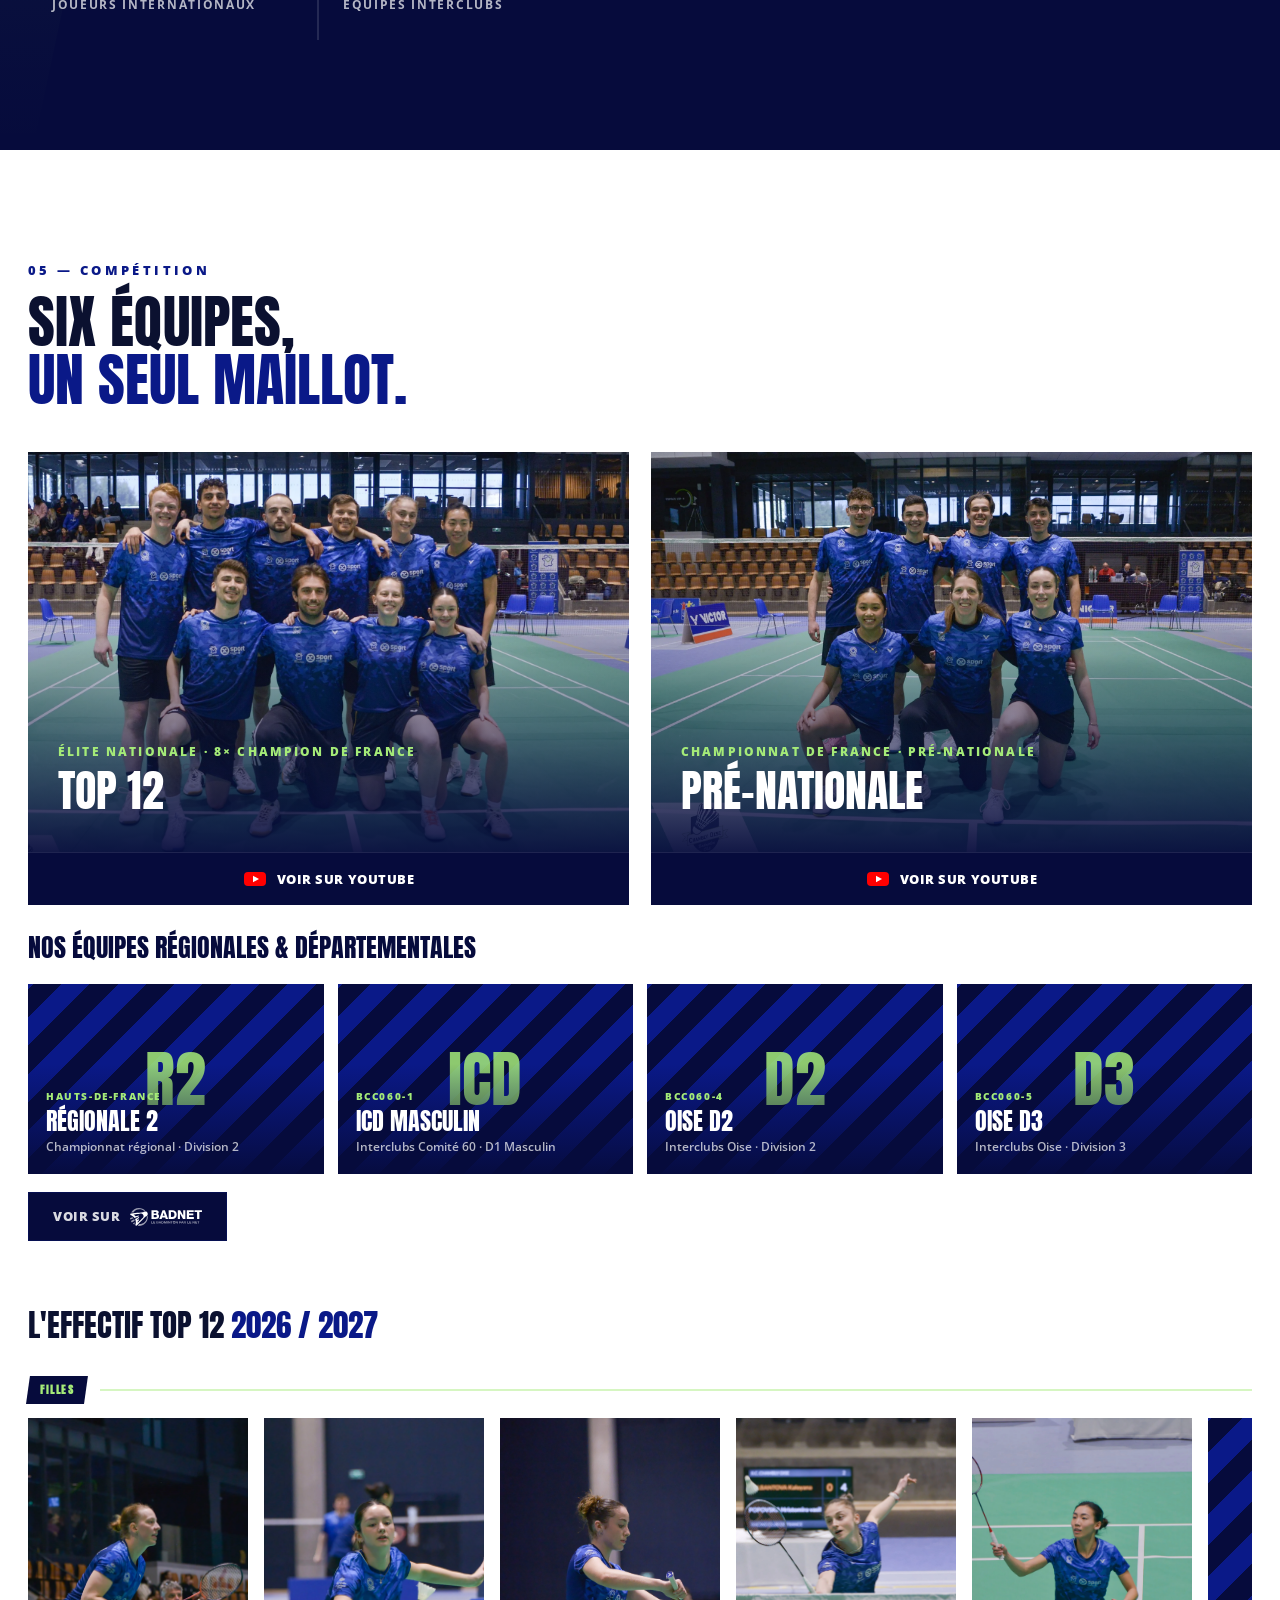
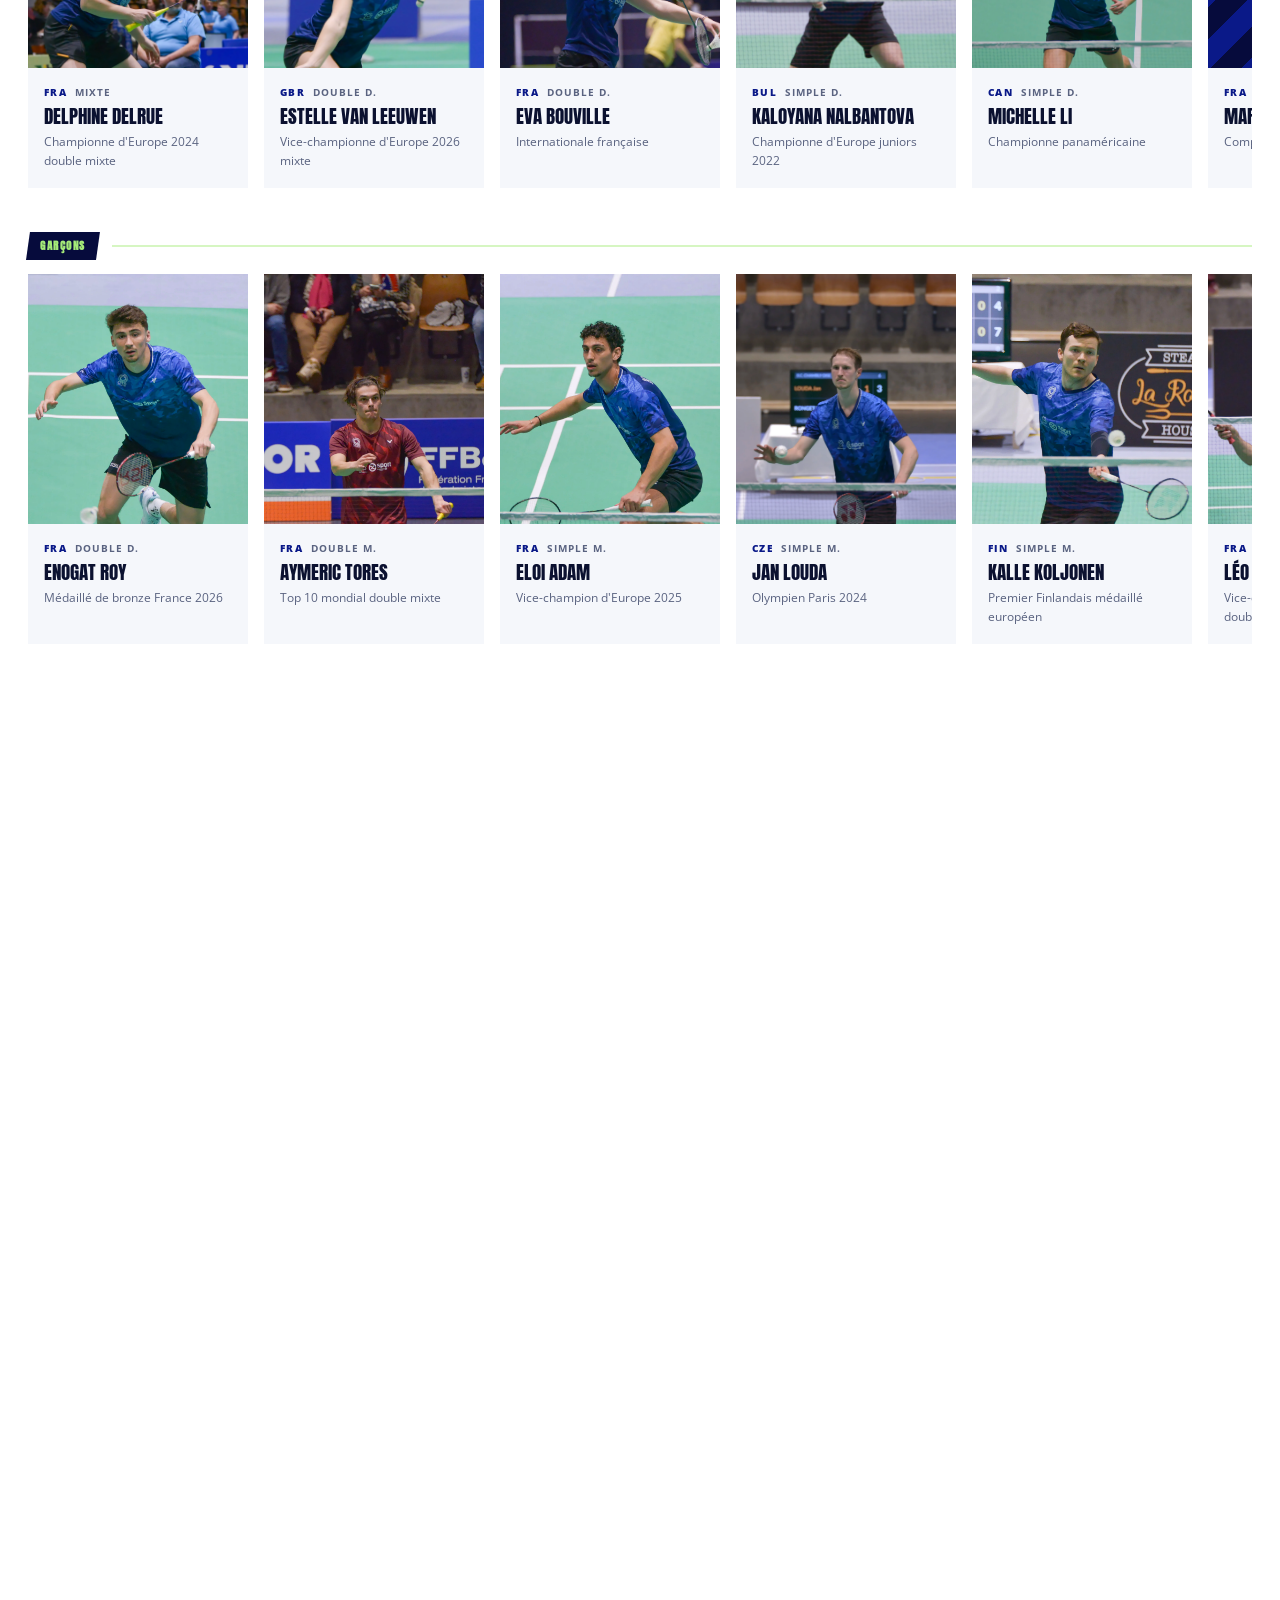
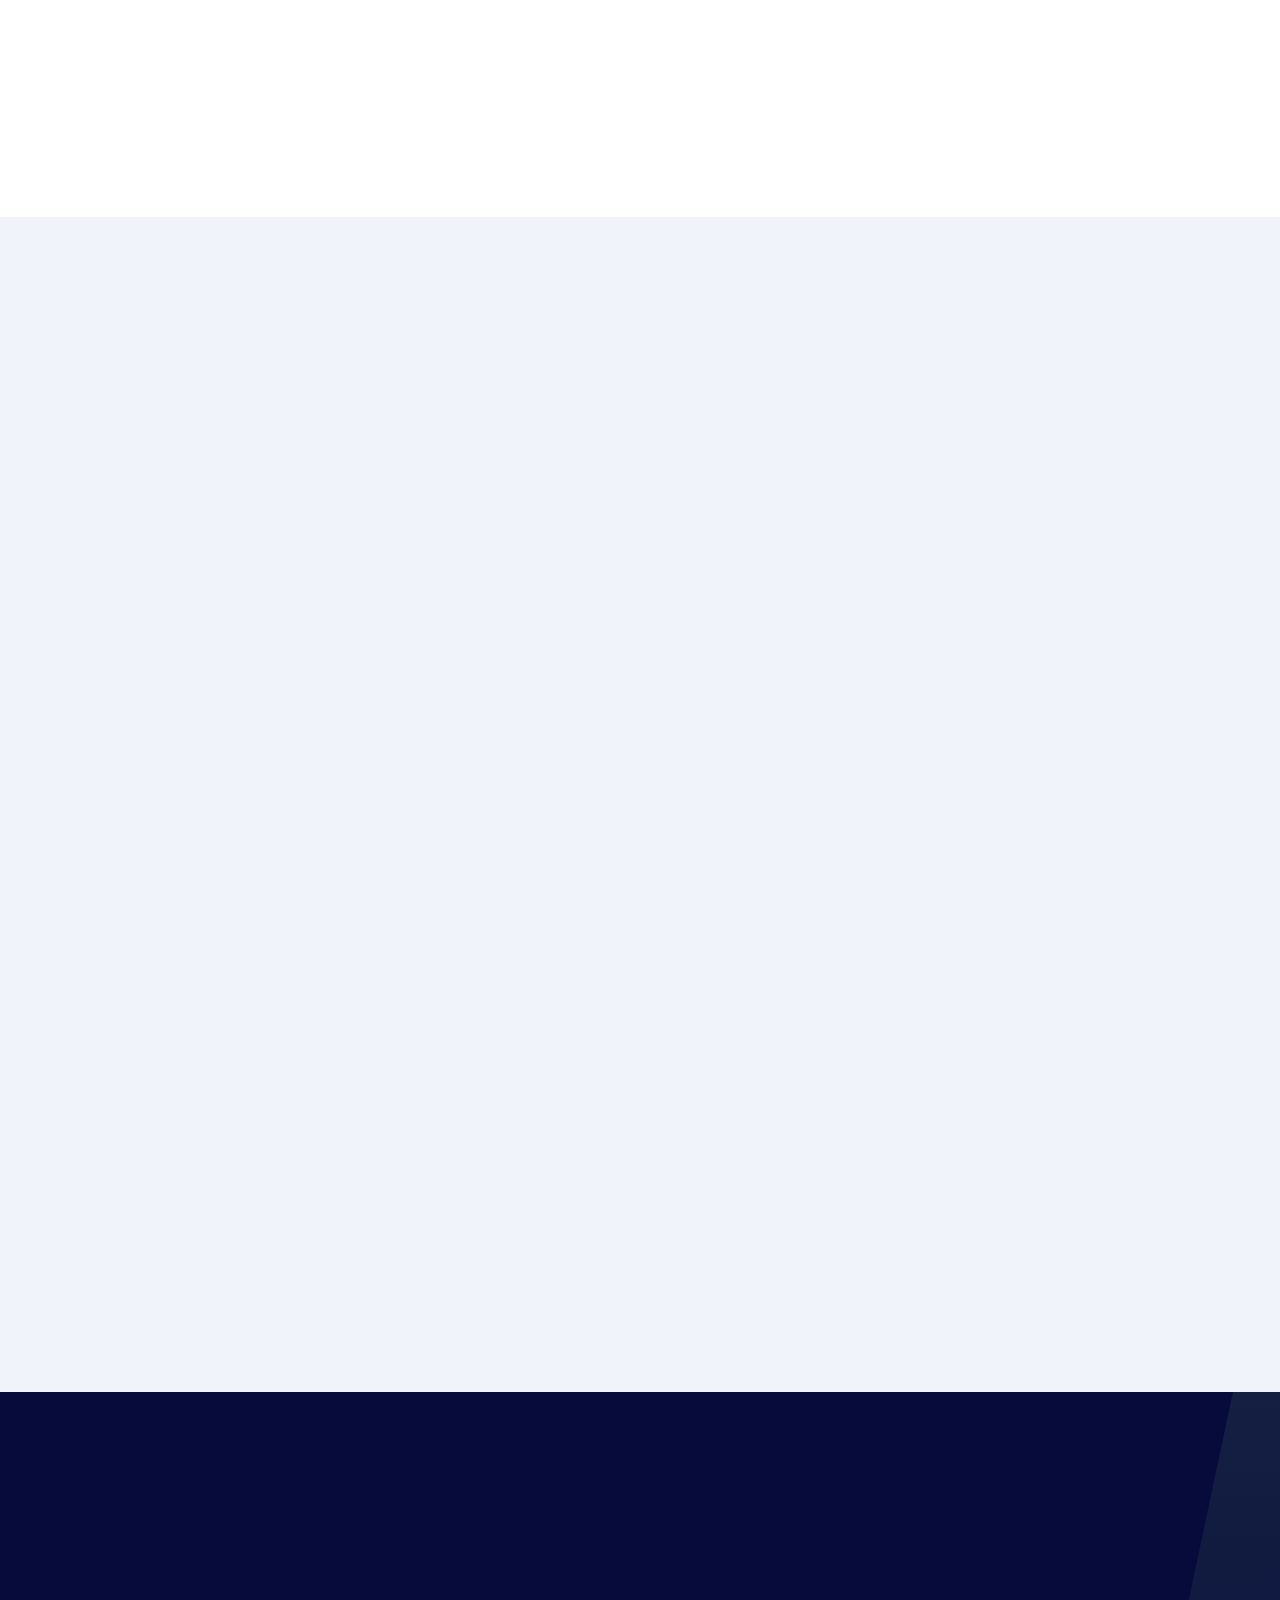
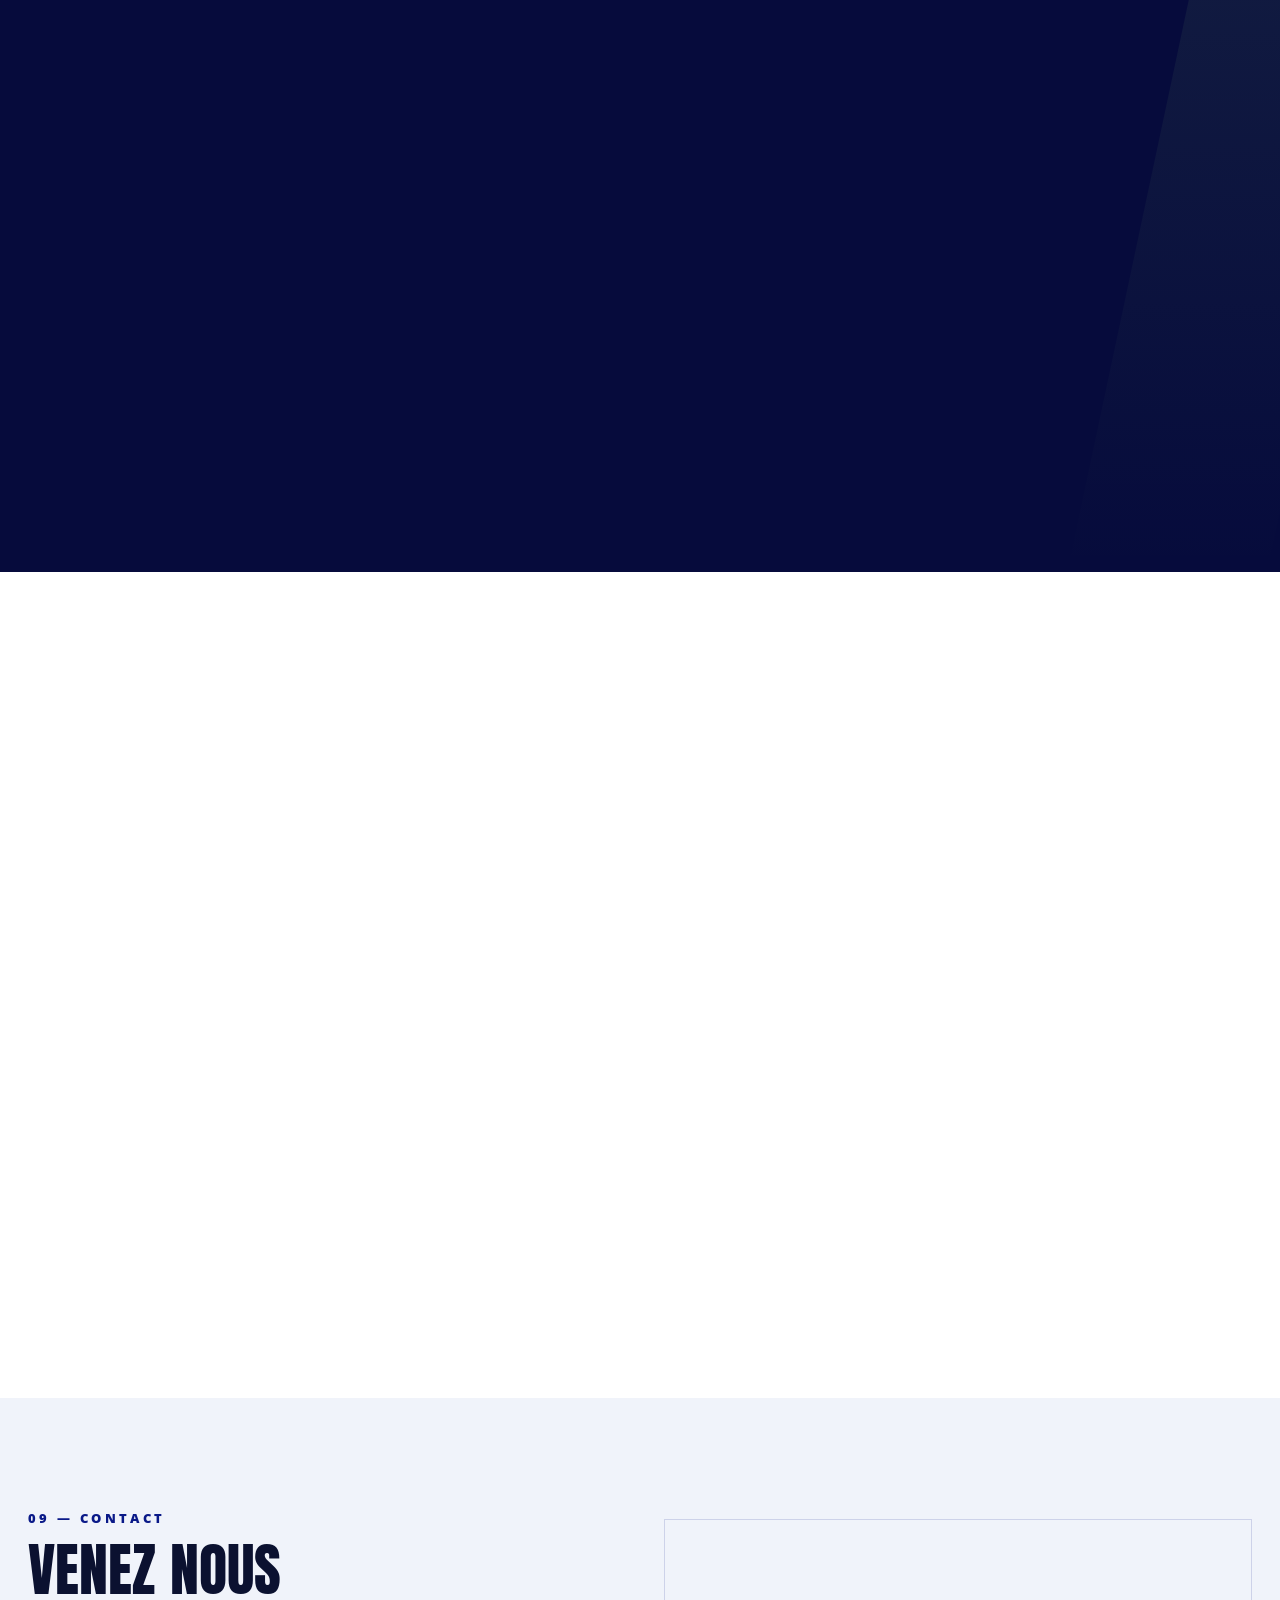
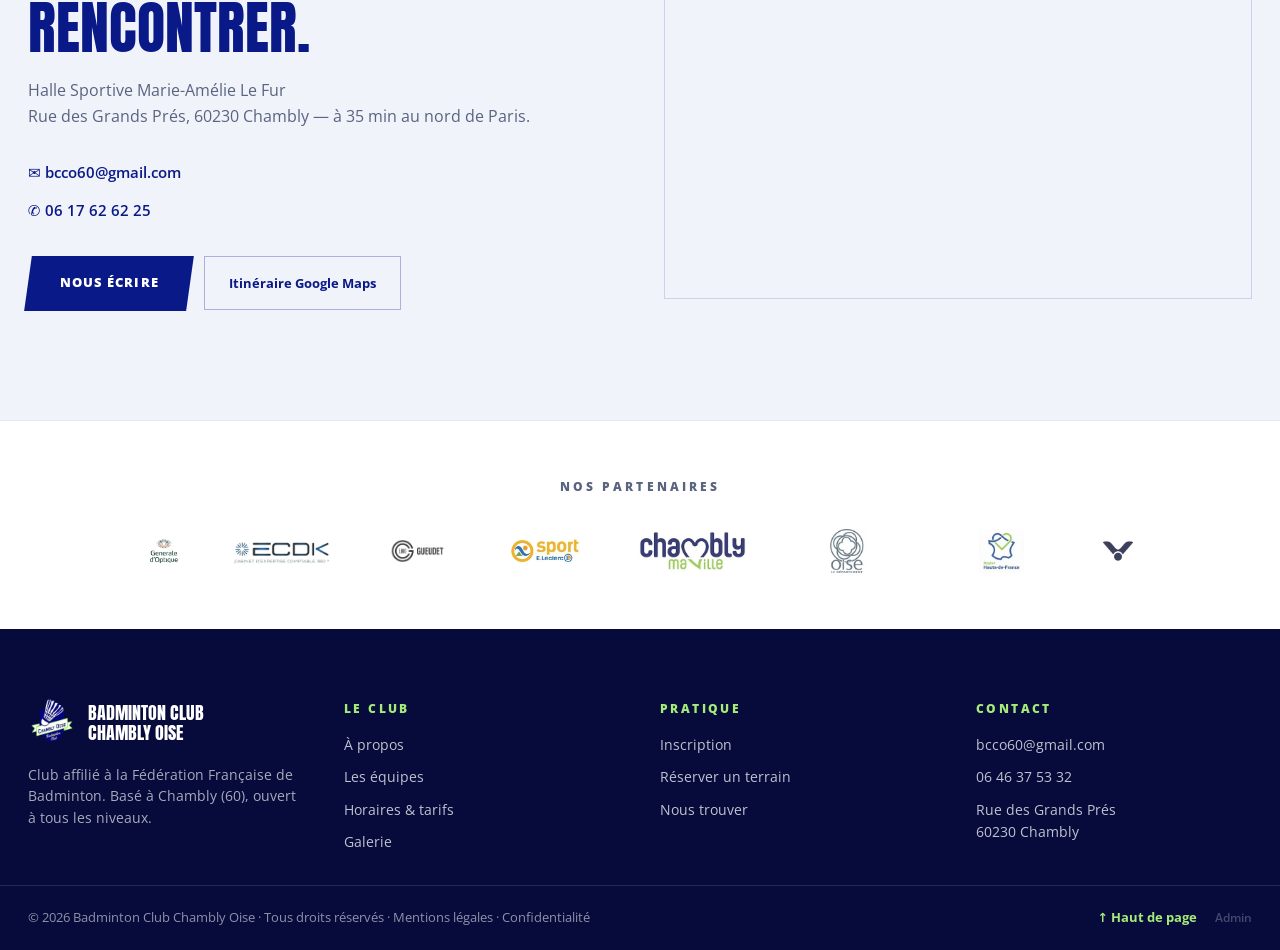
==== commit 962f8024: "Admin : section « Photos des équipes » (Top 12 & Prénationale) Nouvelle section dans l'admin permett" ====
--- a/index.html
+++ b/index.html
@@ -301,8 +301,8 @@
           <img src="media/n2_equipe.webp" alt="Prénationale" style="position:absolute;inset:0;width:100%;height:100%;object-fit:cover;object-position:center 28%" />
           <div style="position:absolute;inset:0;background:linear-gradient(180deg,rgba(6,11,60,0) 38%,rgba(6,11,60,.94) 100%)"></div>
           <div style="position:absolute;bottom:0;left:0;right:0;padding:30px">
-            <div style="color:#A5EB78;font-size:12px;font-weight:800;letter-spacing:.18em;text-transform:uppercase">Championnat de France · Prénationale</div>
-            <div style="font-family:'Anton',sans-serif;font-size:clamp(34px,3.4vw,48px);text-transform:uppercase;line-height:1;margin:8px 0 10px;color:#fff">Prénationale</div>
+            <div style="color:#A5EB78;font-size:12px;font-weight:800;letter-spacing:.18em;text-transform:uppercase">Championnat de France · Pré-Nationale</div>
+            <div style="font-family:'Anton',sans-serif;font-size:clamp(34px,3.4vw,48px);text-transform:uppercase;line-height:1;margin:8px 0 10px;color:#fff">Pré-Nationale</div>
             <div style="color:rgba(255,255,255,.78);font-size:13.5px;font-weight:600"></div>
           </div>
         </div>
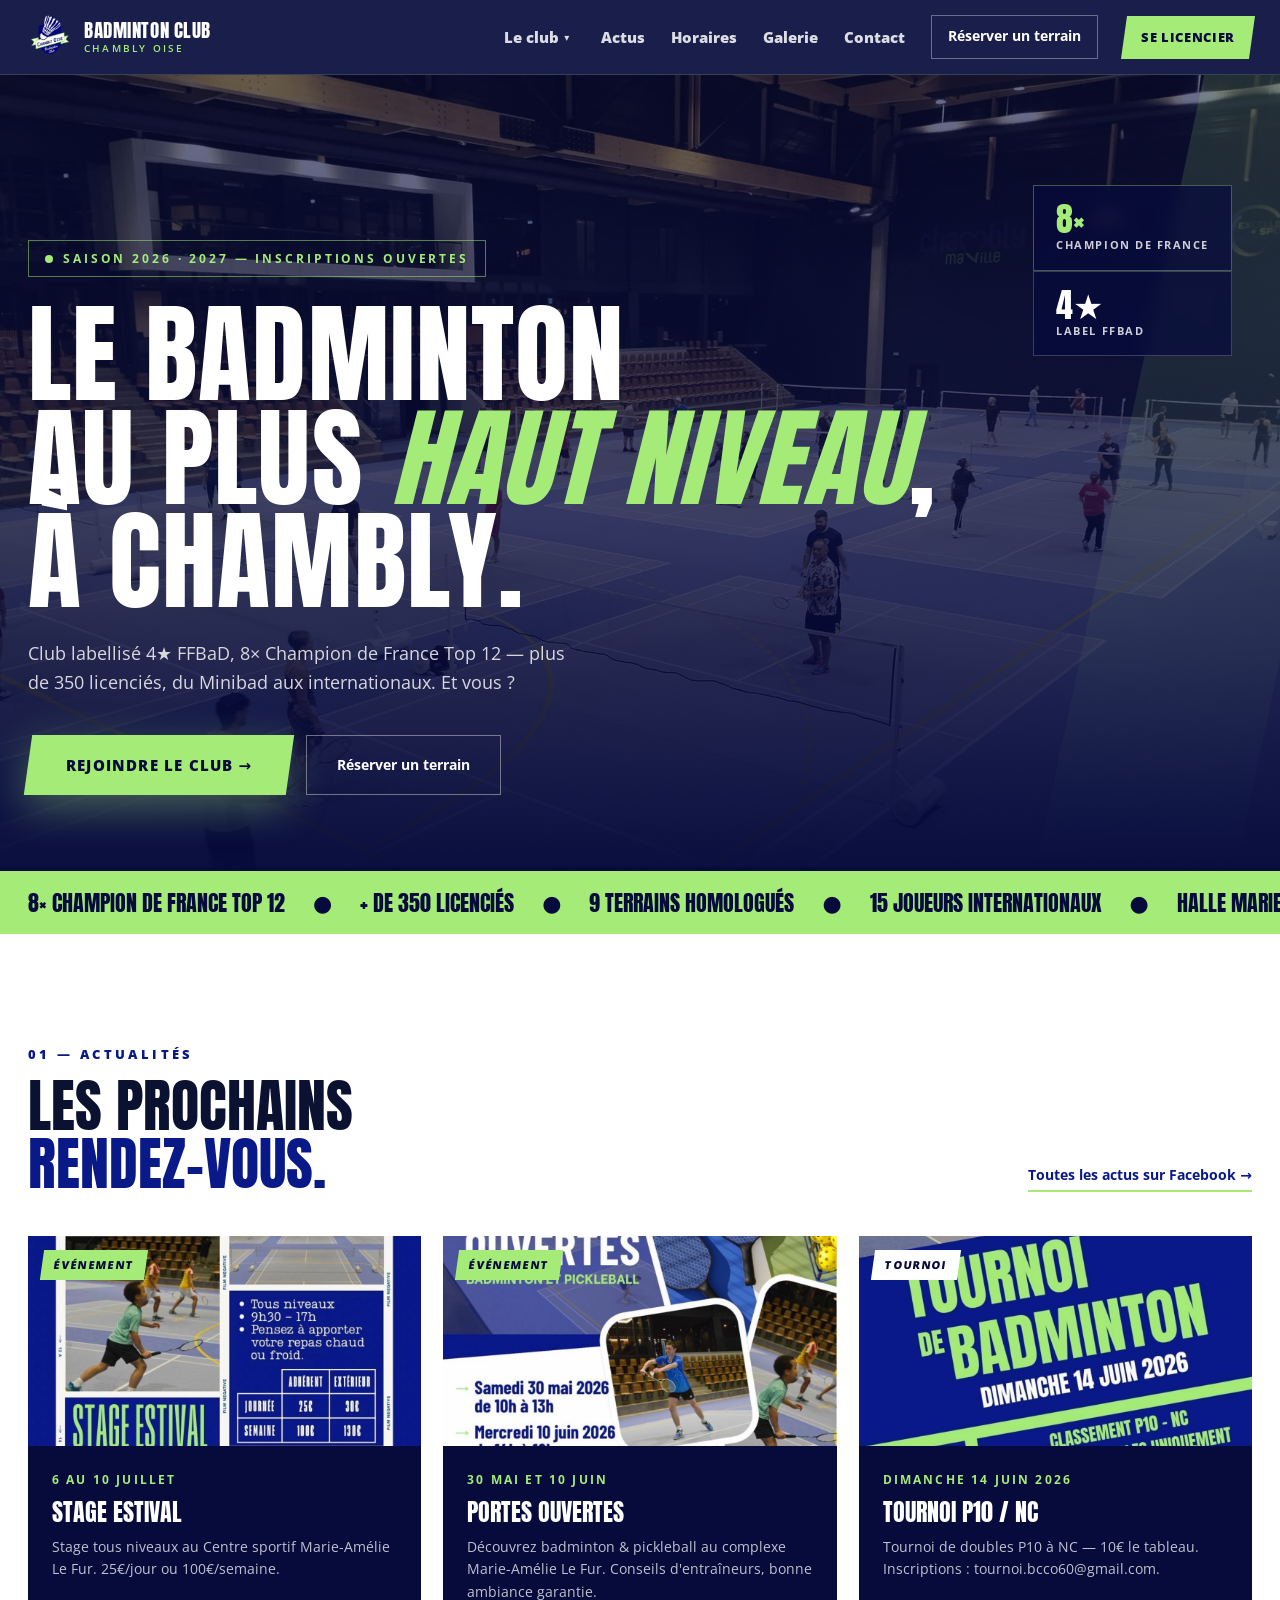
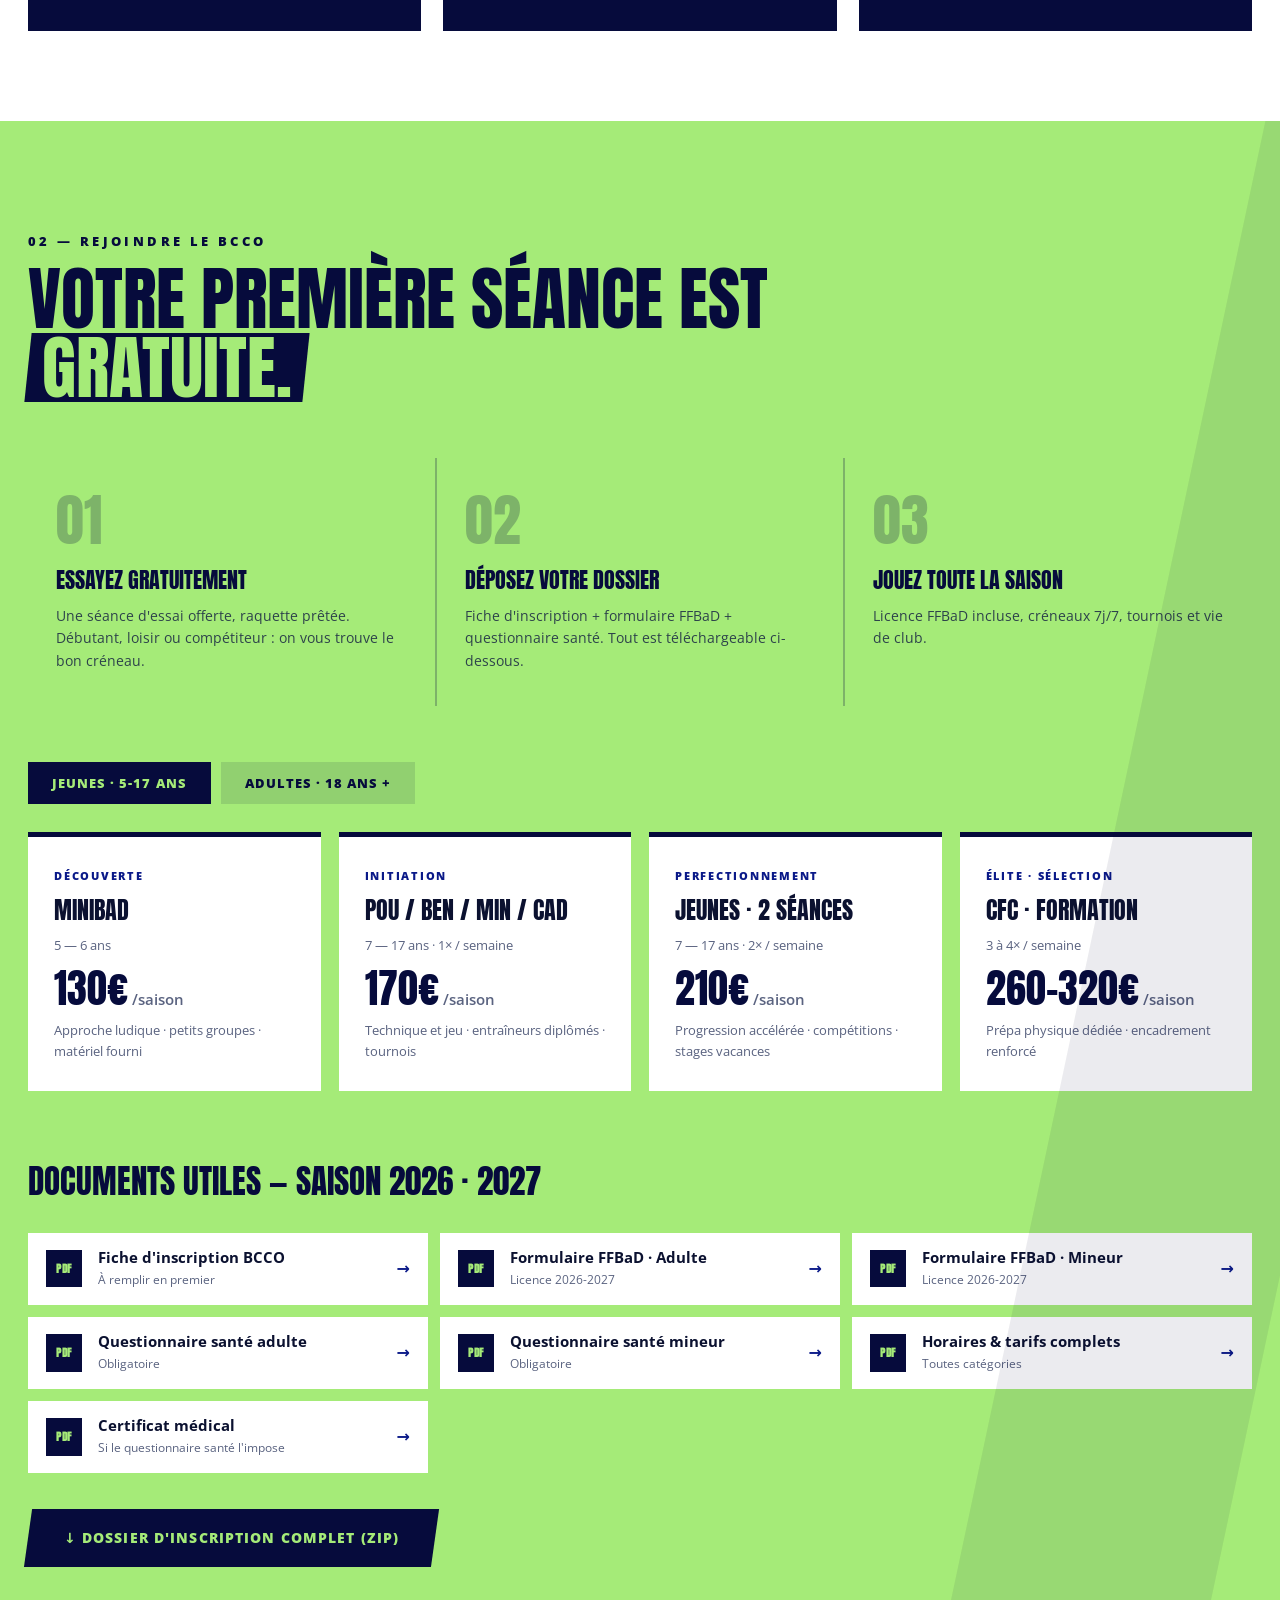
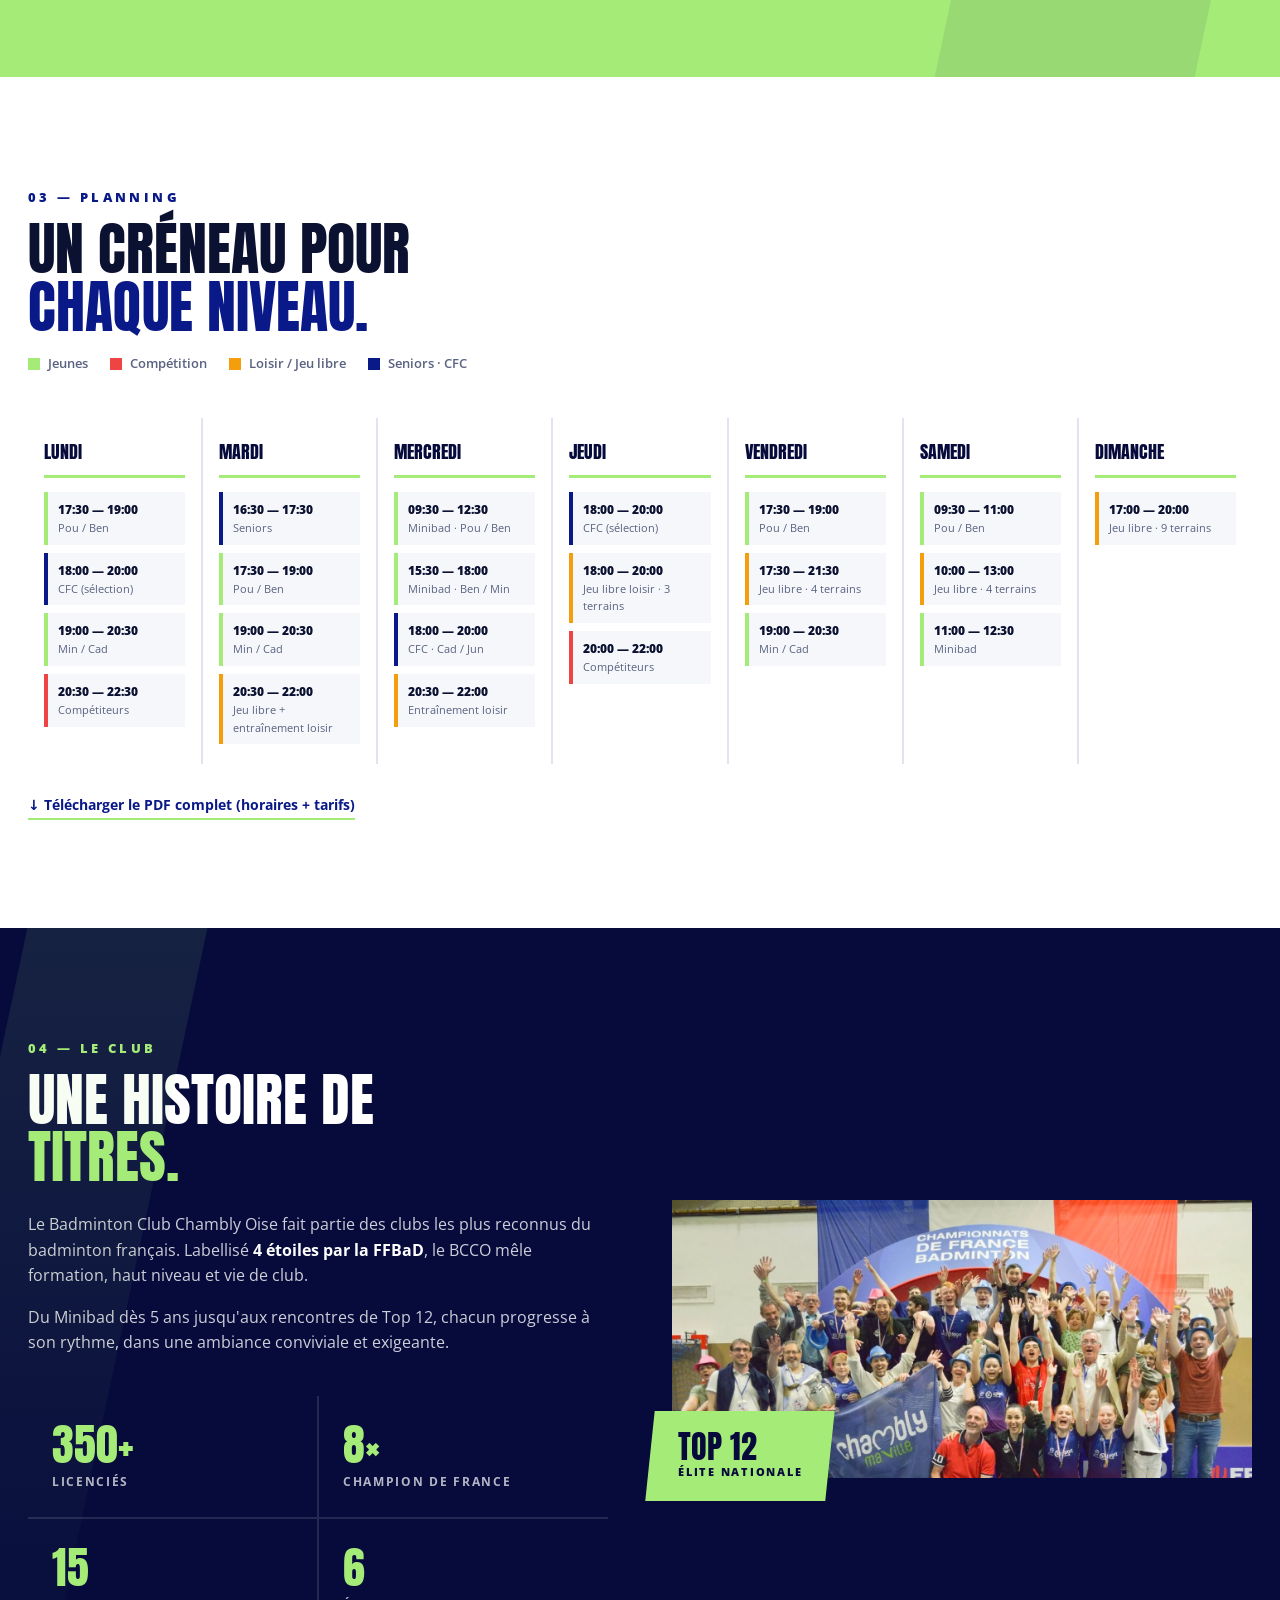
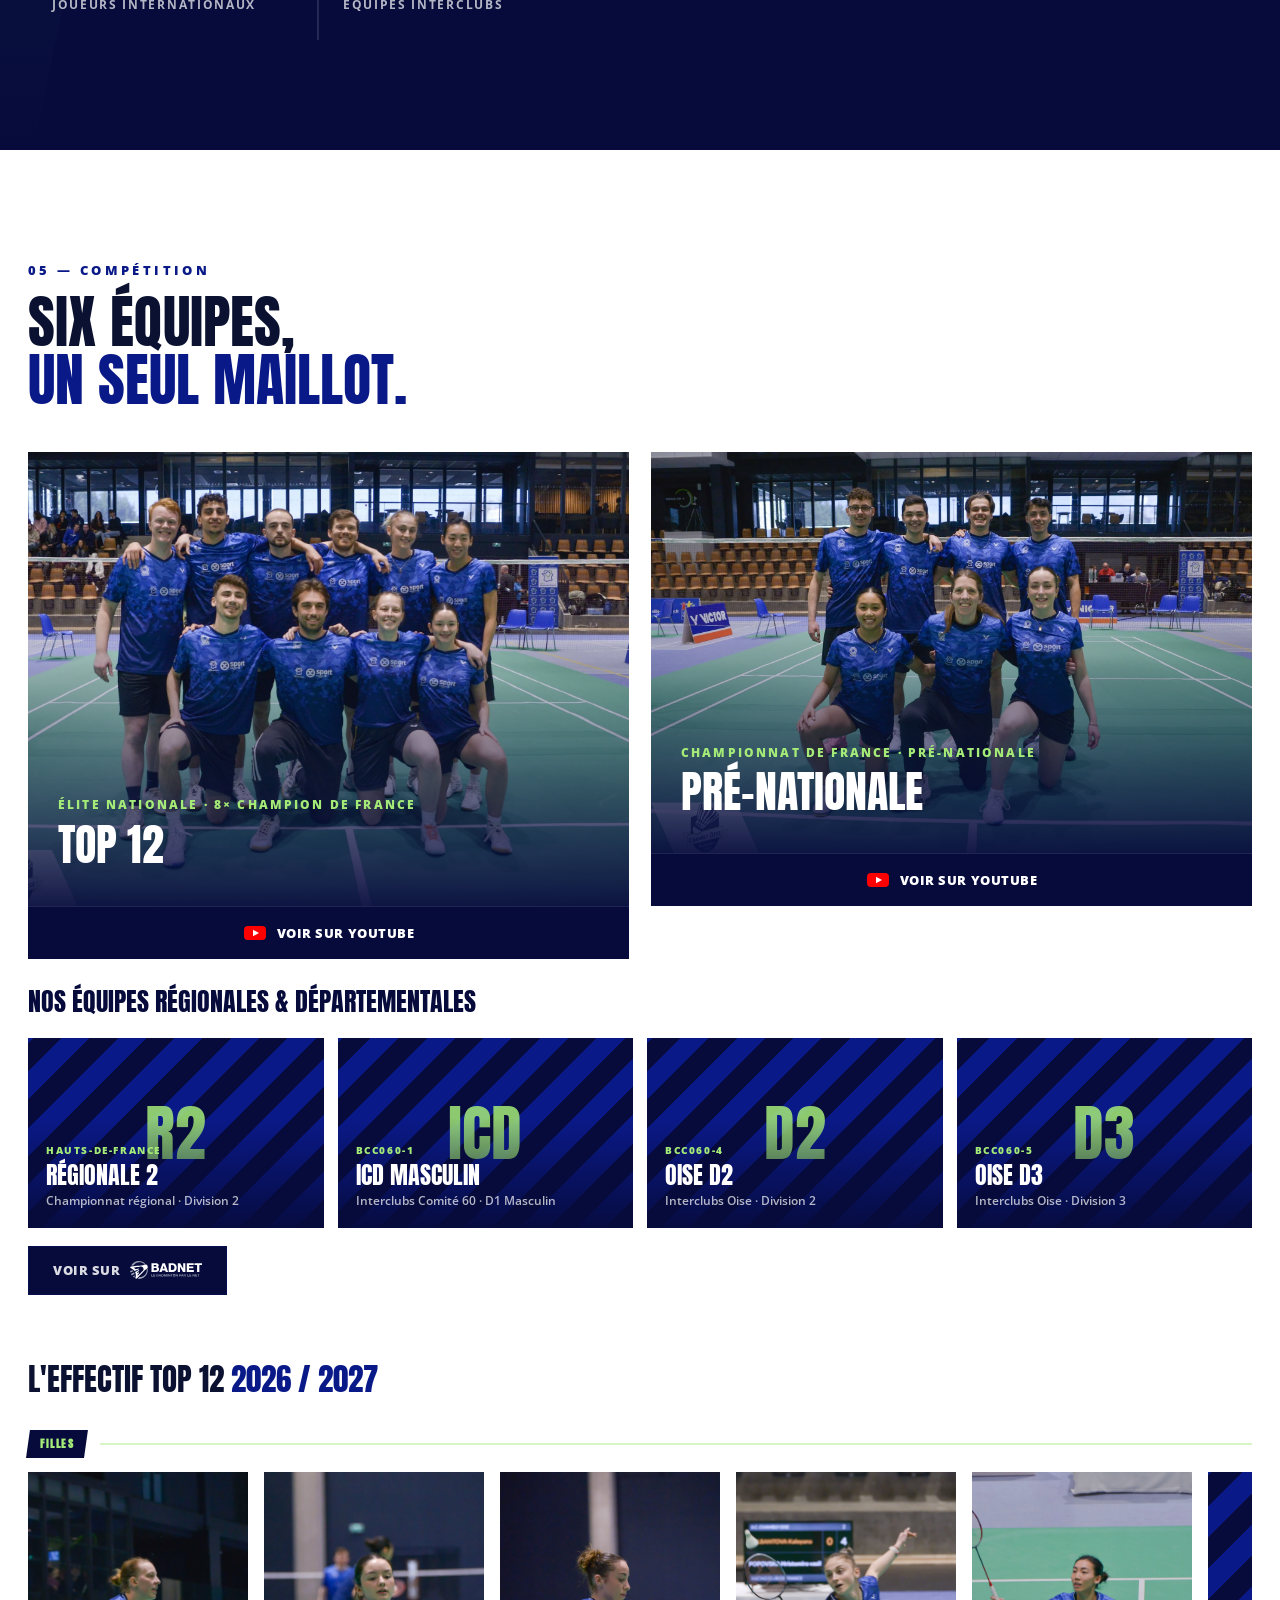
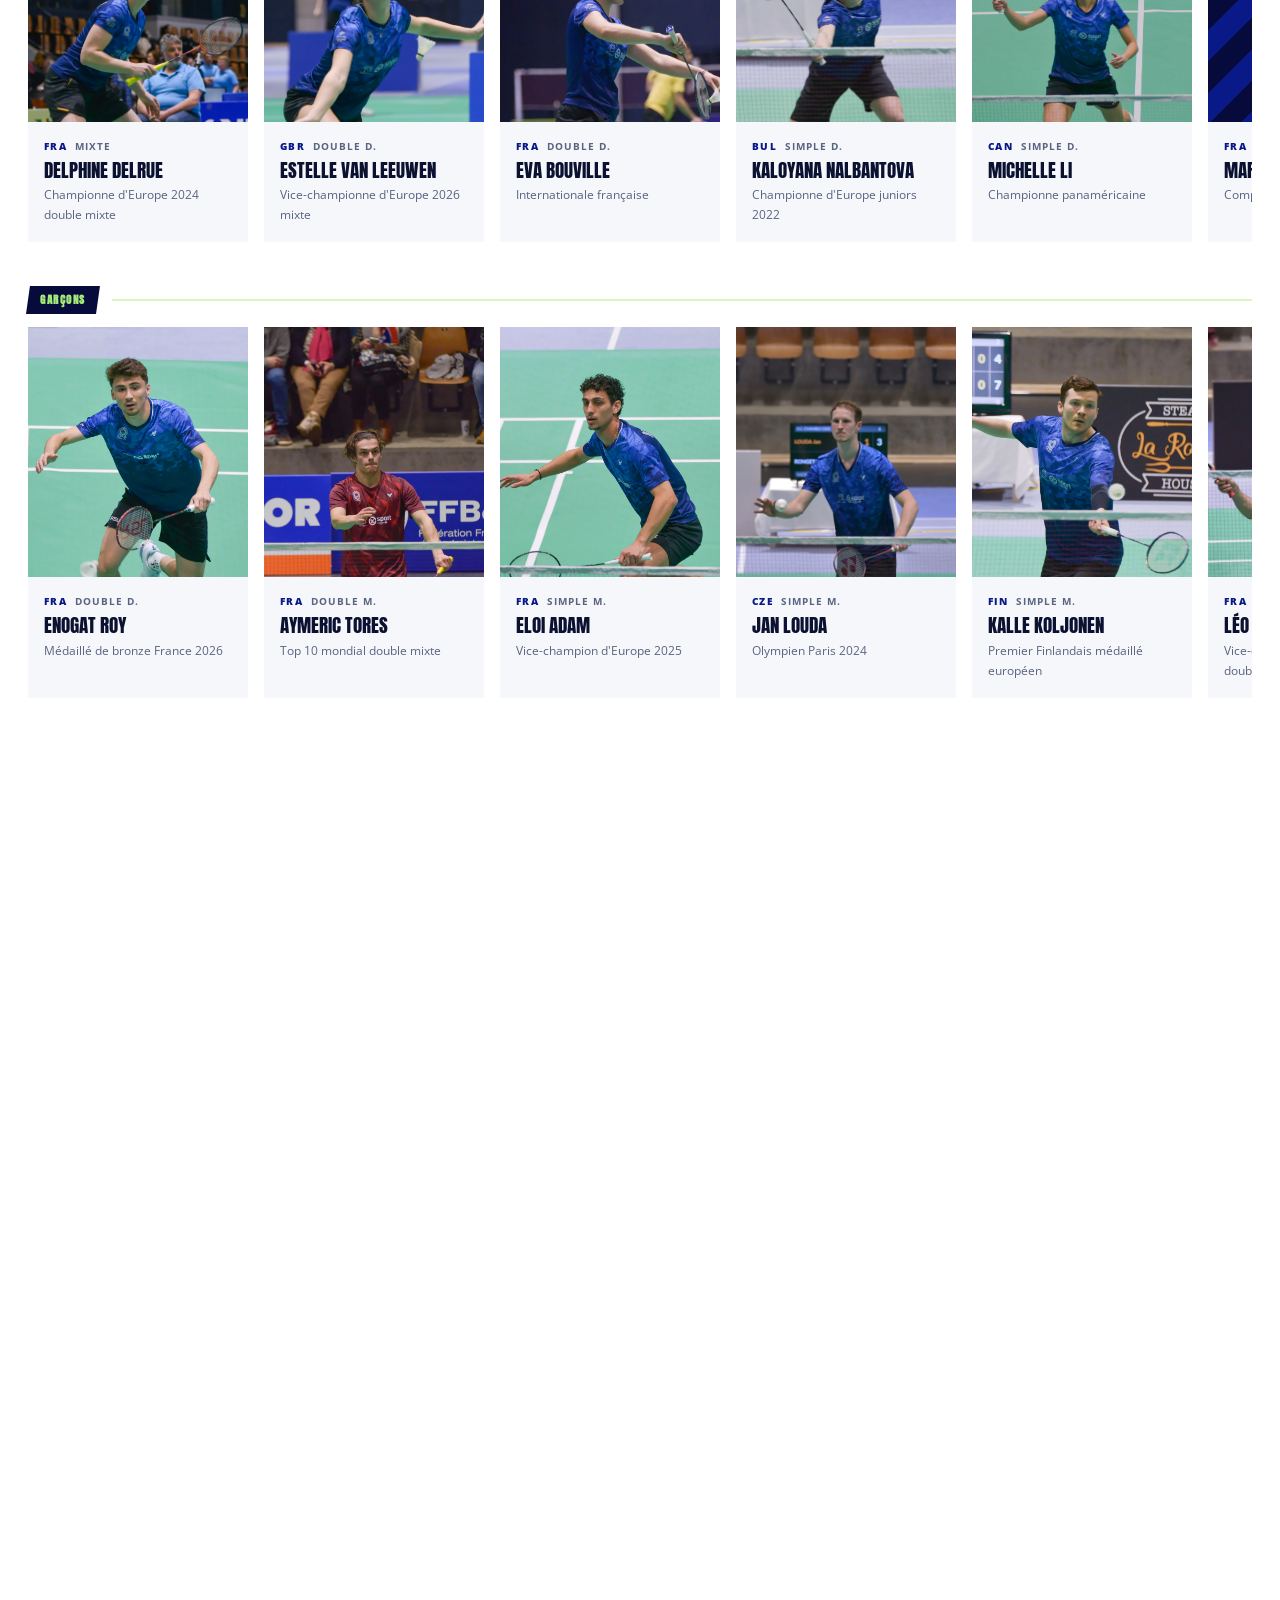
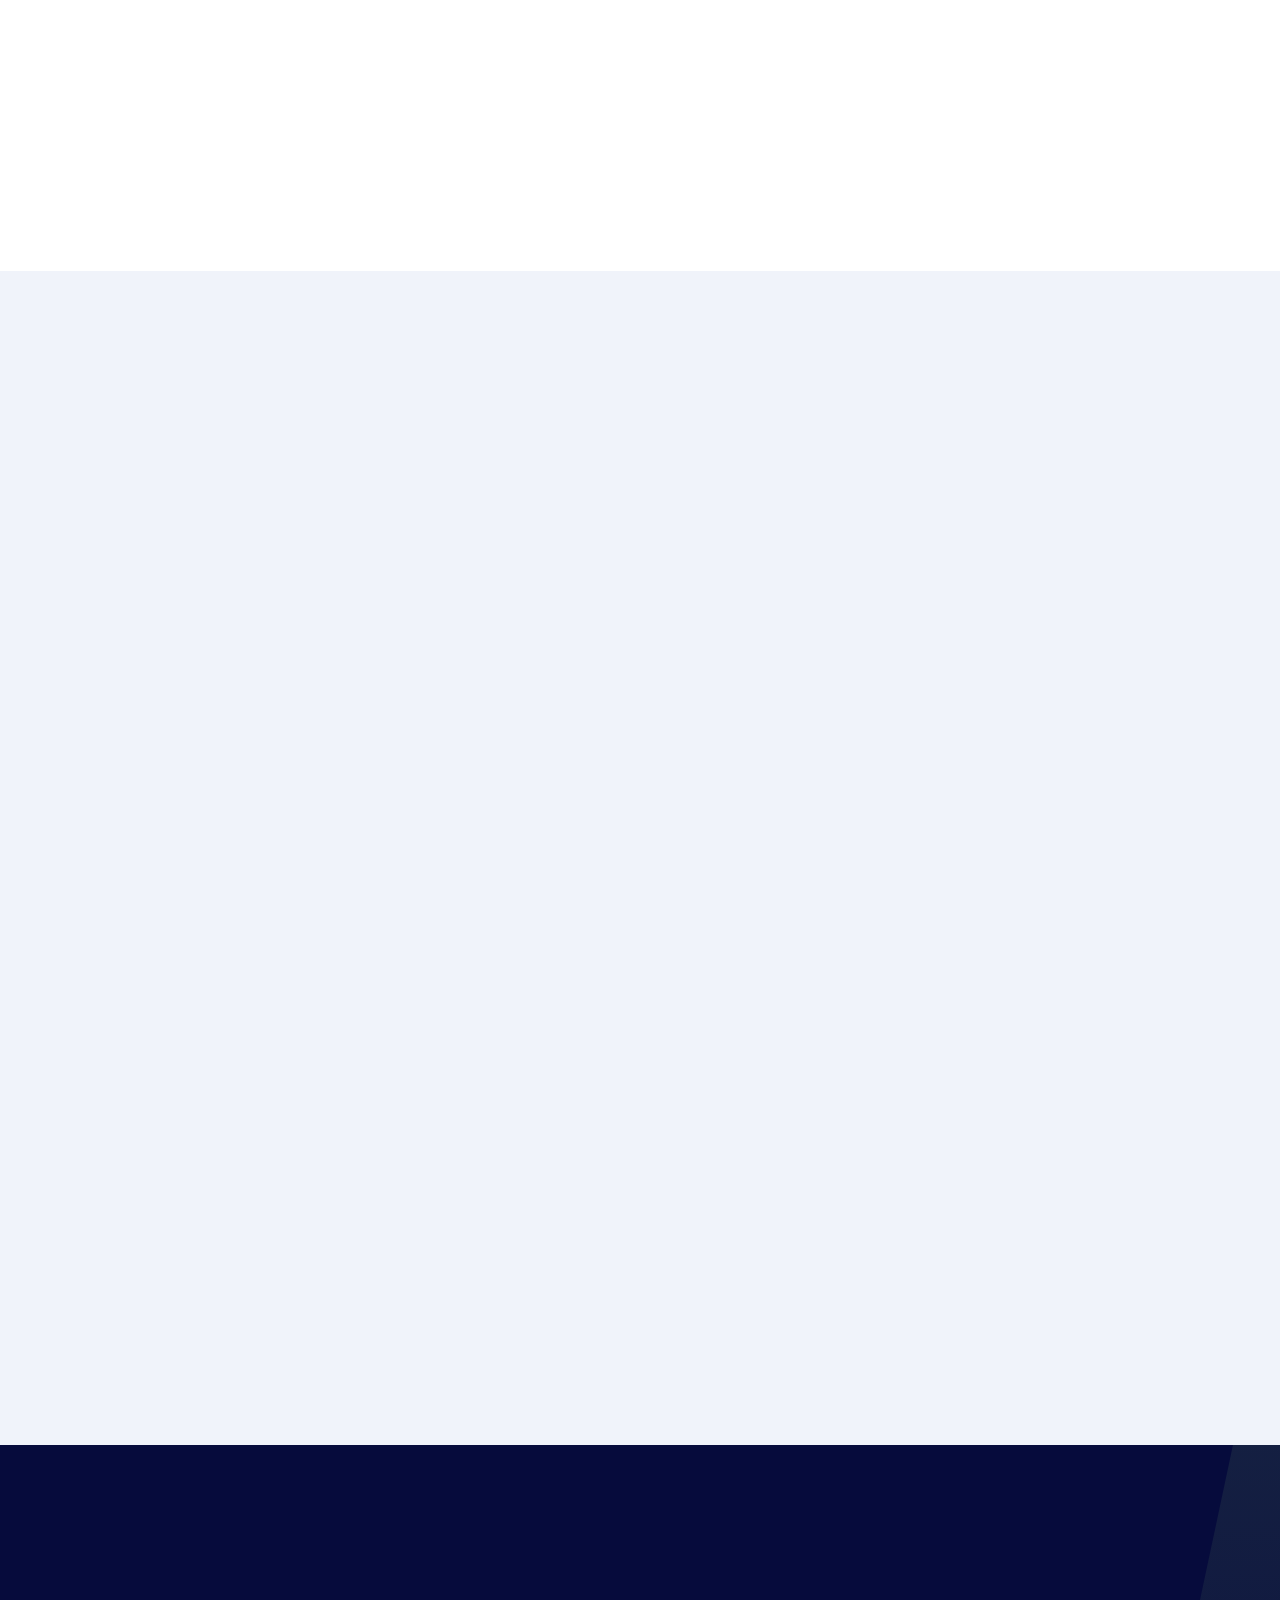
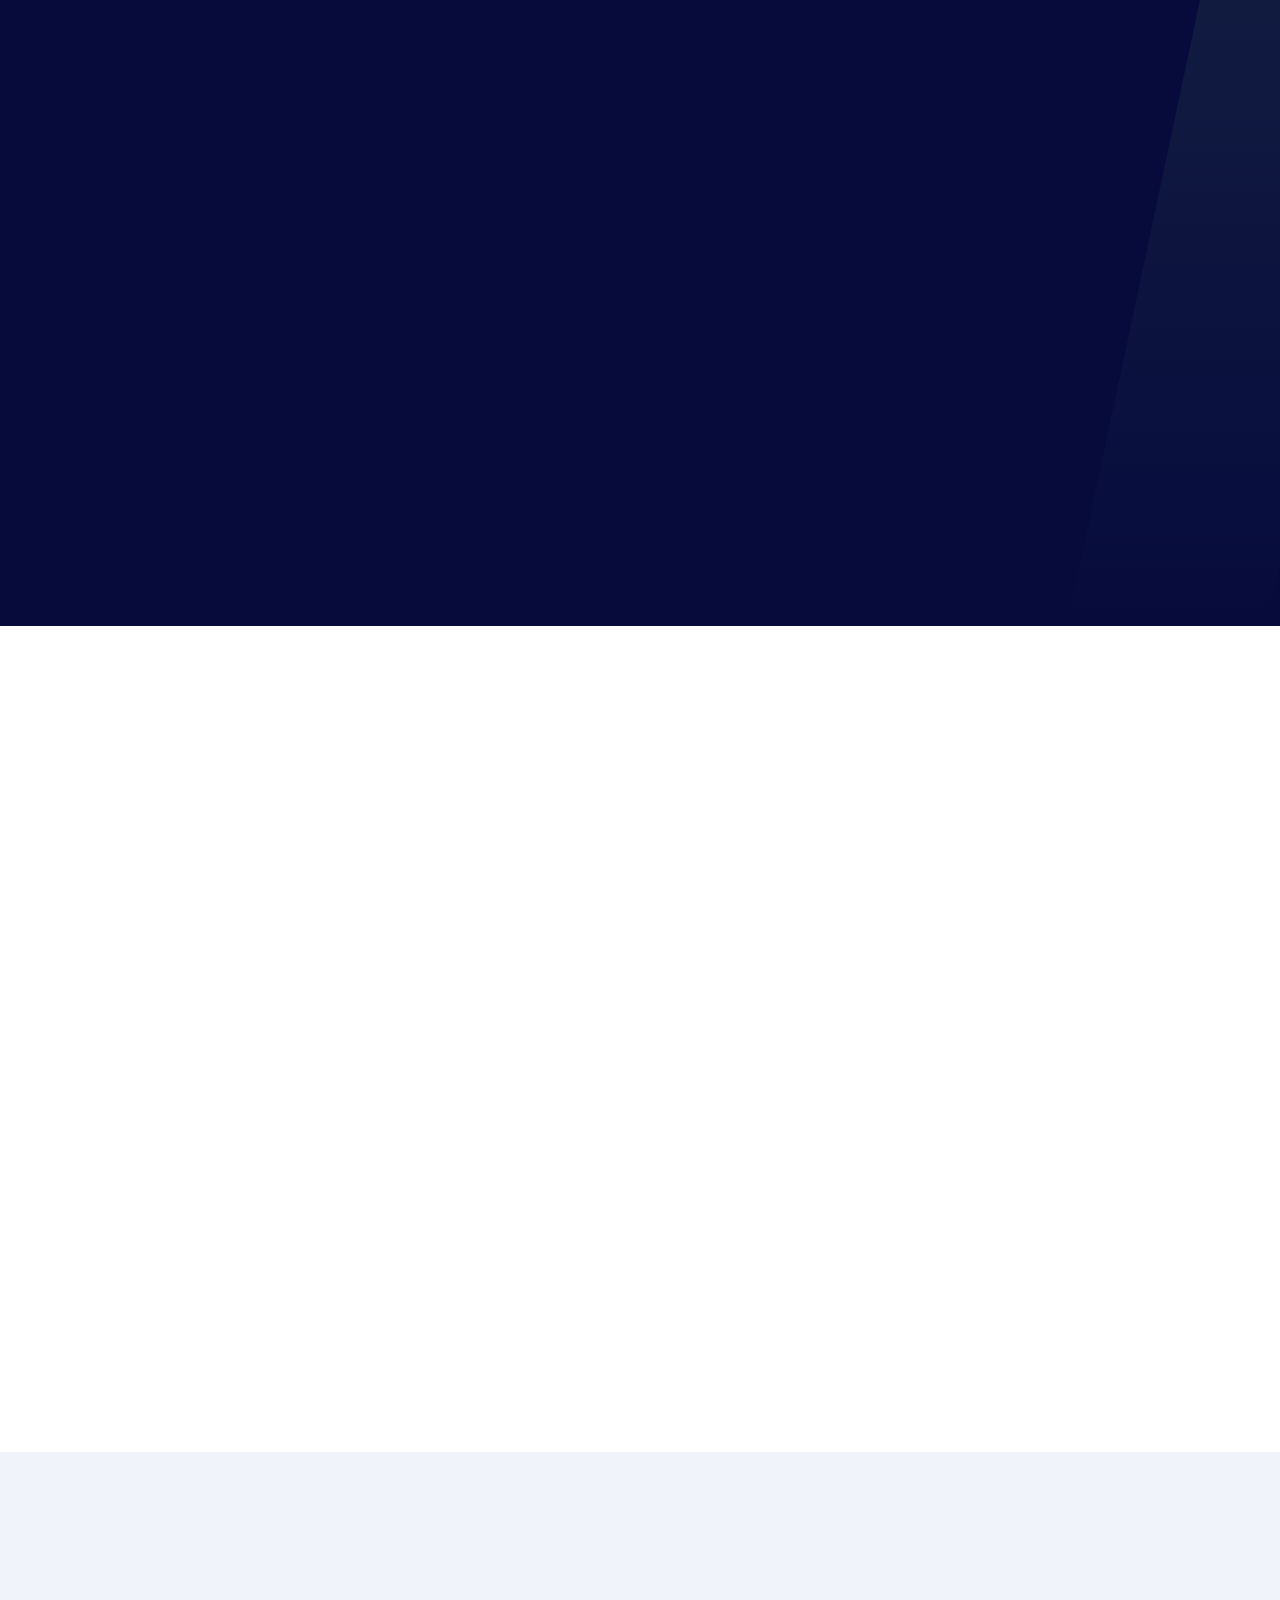
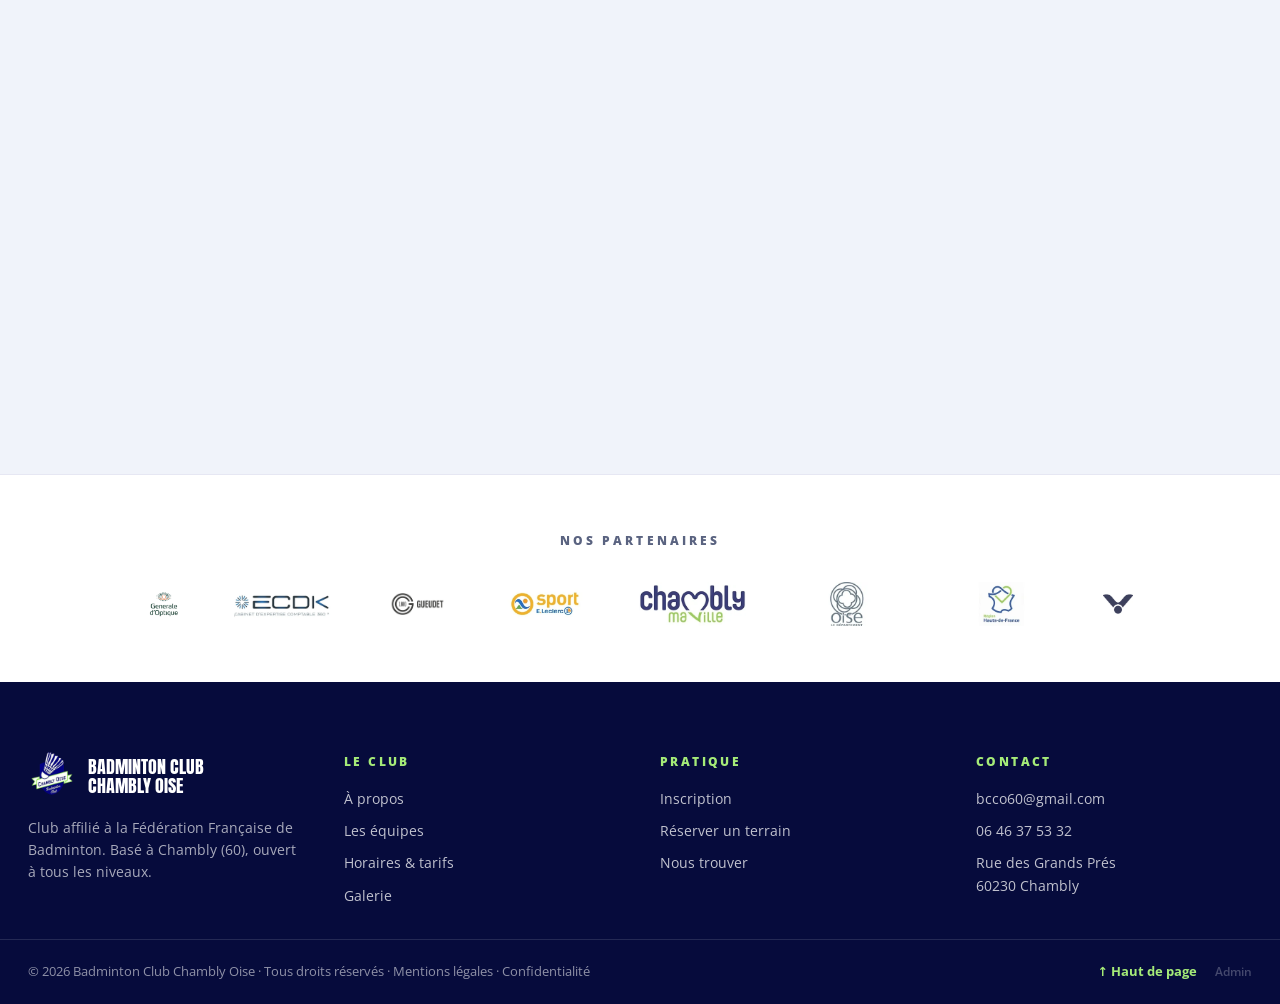
==== commit f066c883: "Cartes Top 12 / Prénationale : ratio = photo (plus de joueurs coupés) Les cartes avaient une hauteur" ====
--- a/index.html
+++ b/index.html
@@ -283,10 +283,10 @@
         <h2 style="font-family:'Anton',sans-serif;font-weight:400;font-size:clamp(2.2rem,4.5vw,4rem);line-height:1;text-transform:uppercase;margin:0">Six équipes,<br /><span style="color:#0A1988">un seul maillot.</span></h2>
       </div>
     </div>
-    <div data-reveal class="rd-carousel" style="display:grid;grid-template-columns:repeat(auto-fit,minmax(320px,1fr));gap:22px;margin-bottom:22px">
-      <div>
-        <div data-zoom="media/top12_equipe.webp" style="position:relative;height:400px;overflow:hidden;background:#060B3C;cursor:zoom-in">
-          <img src="media/top12_equipe.webp" alt="Top 12" style="position:absolute;inset:0;width:100%;height:100%;object-fit:cover;object-position:center 28%" />
+    <div data-reveal class="rd-carousel" style="display:grid;grid-template-columns:repeat(auto-fit,minmax(320px,1fr));gap:22px;margin-bottom:22px;align-items:start">
+      <div>
+        <div data-zoom="media/top12_equipe.webp" style="position:relative;overflow:hidden;background:#060B3C;cursor:zoom-in">
+          <img src="media/top12_equipe.webp" alt="Top 12" style="width:100%;height:auto;display:block" />
           <div style="position:absolute;inset:0;background:linear-gradient(180deg,rgba(6,11,60,0) 38%,rgba(6,11,60,.94) 100%)"></div>
           <div style="position:absolute;bottom:0;left:0;right:0;padding:30px">
             <div style="color:#A5EB78;font-size:12px;font-weight:800;letter-spacing:.18em;text-transform:uppercase">Élite nationale · 8× Champion de France</div>
@@ -297,8 +297,8 @@
         <a class="rd-watch" href="https://www.youtube.com/channel/UCGKtaRnl-HUUG0mopVEXWnQ" target="_blank" rel="noopener"><svg width="24" height="24" viewBox="0 0 24 24" aria-hidden="true"><rect x="1" y="5" width="22" height="14" rx="4" fill="#FF0000"></rect><path d="M10 8.8 16 12l-6 3.2z" fill="#fff"></path></svg>Voir sur YouTube</a>
       </div>
       <div>
-        <div data-zoom="media/n2_equipe.webp" style="position:relative;height:400px;overflow:hidden;background:#060B3C;cursor:zoom-in">
-          <img src="media/n2_equipe.webp" alt="Prénationale" style="position:absolute;inset:0;width:100%;height:100%;object-fit:cover;object-position:center 28%" />
+        <div data-zoom="media/n2_equipe.webp" style="position:relative;overflow:hidden;background:#060B3C;cursor:zoom-in">
+          <img src="media/n2_equipe.webp" alt="Prénationale" style="width:100%;height:auto;display:block" />
           <div style="position:absolute;inset:0;background:linear-gradient(180deg,rgba(6,11,60,0) 38%,rgba(6,11,60,.94) 100%)"></div>
           <div style="position:absolute;bottom:0;left:0;right:0;padding:30px">
             <div style="color:#A5EB78;font-size:12px;font-weight:800;letter-spacing:.18em;text-transform:uppercase">Championnat de France · Pré-Nationale</div>
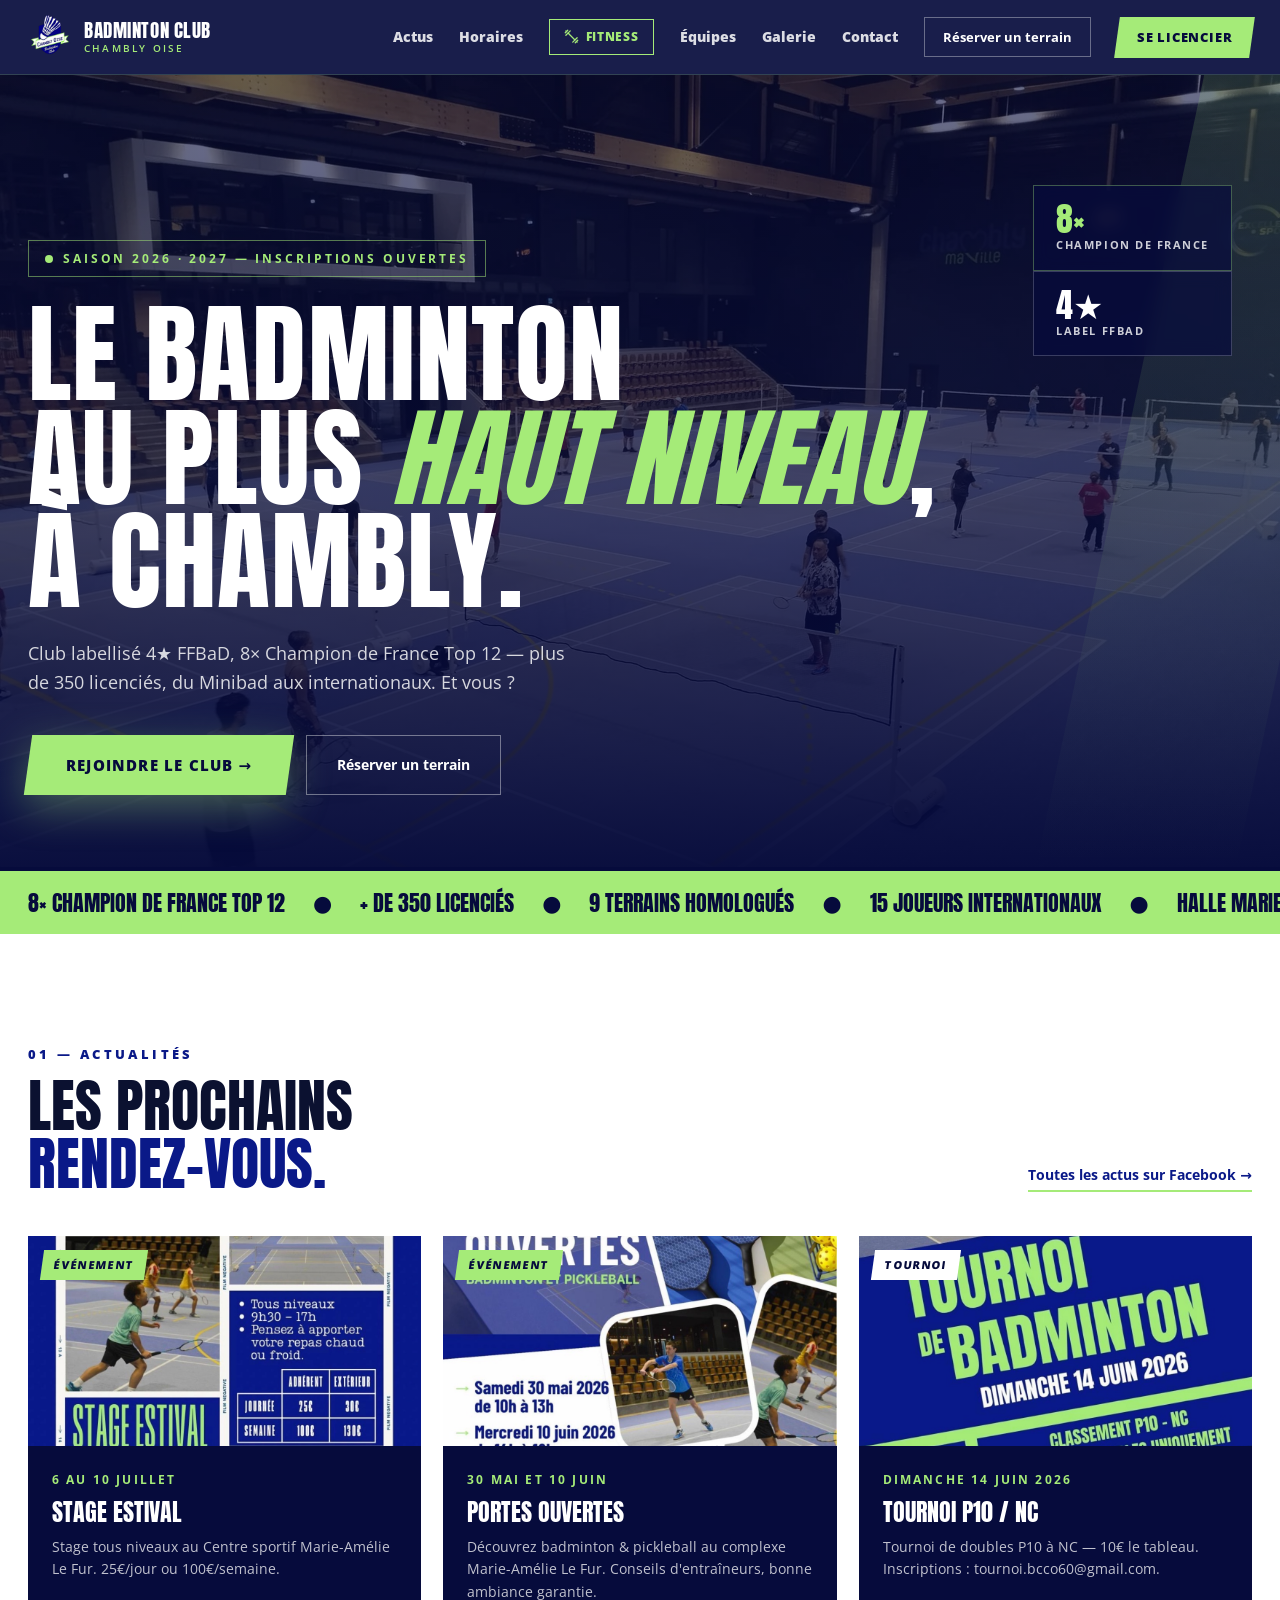
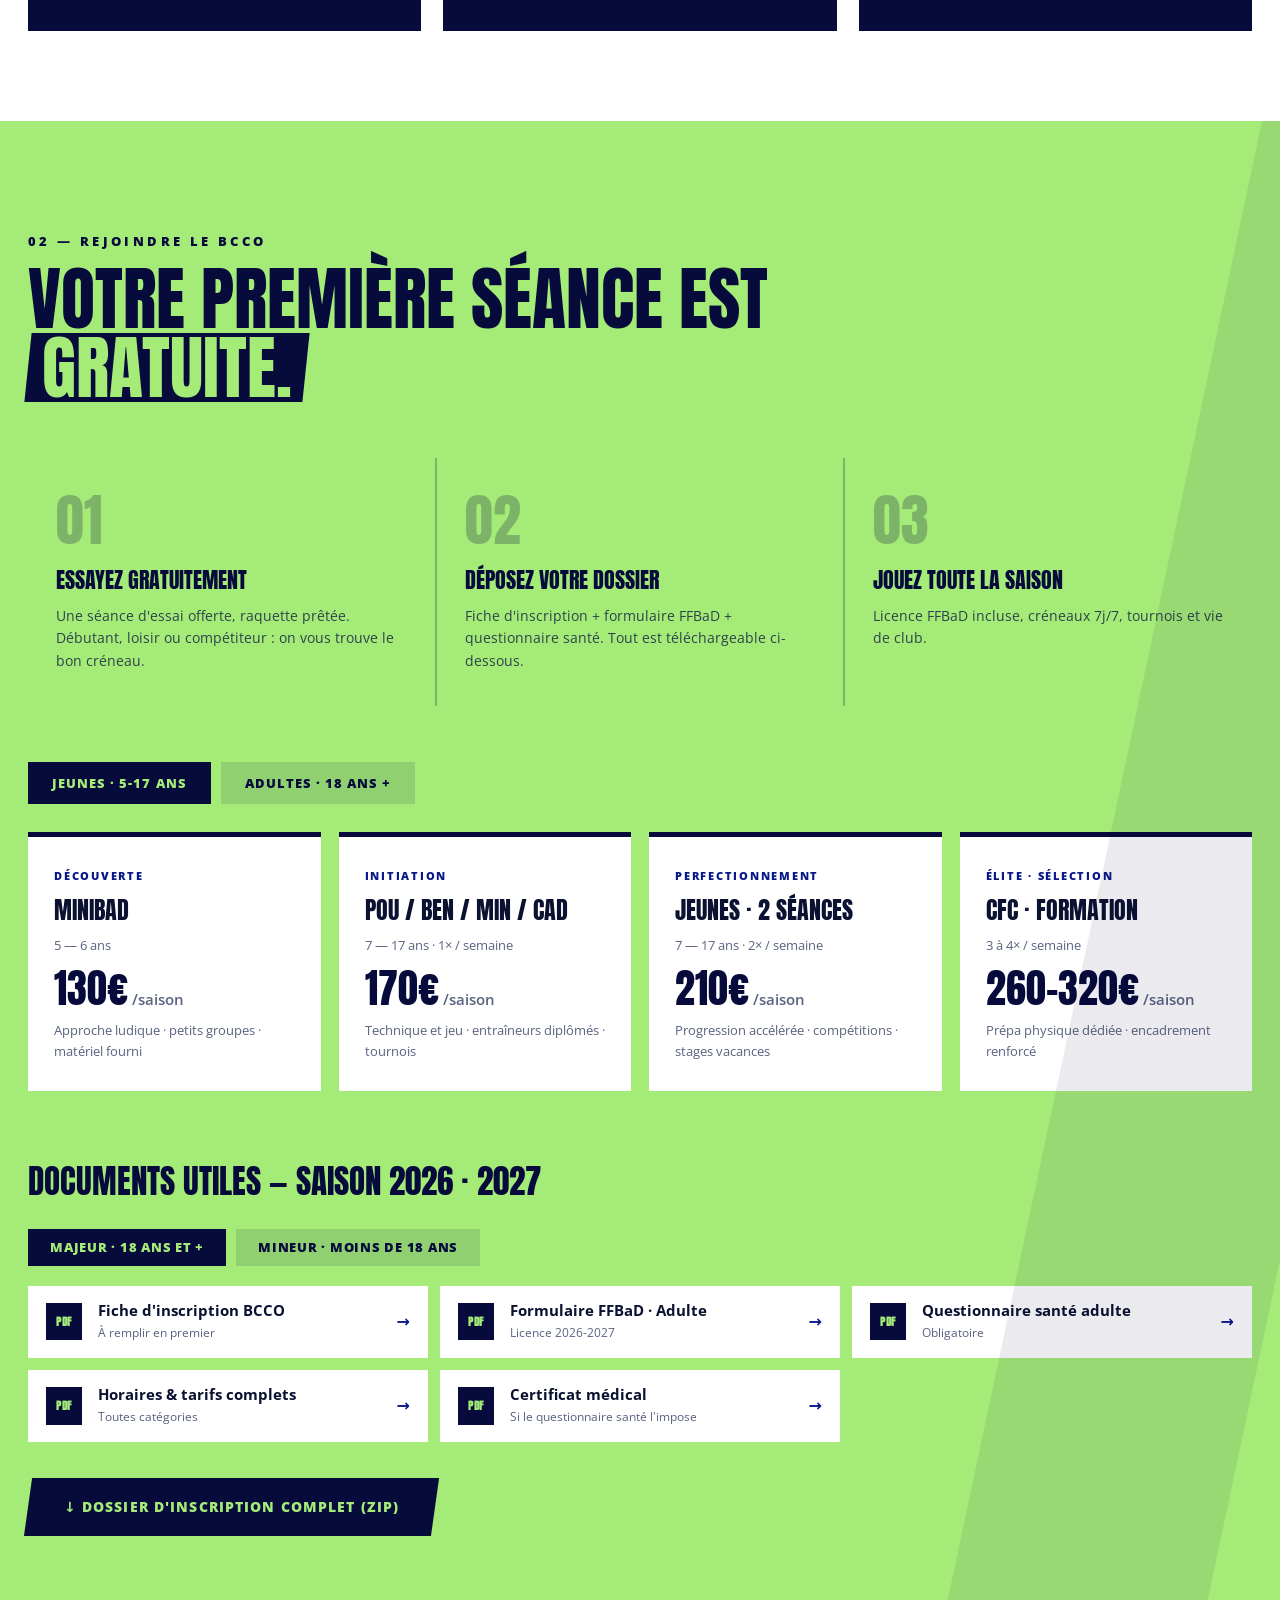
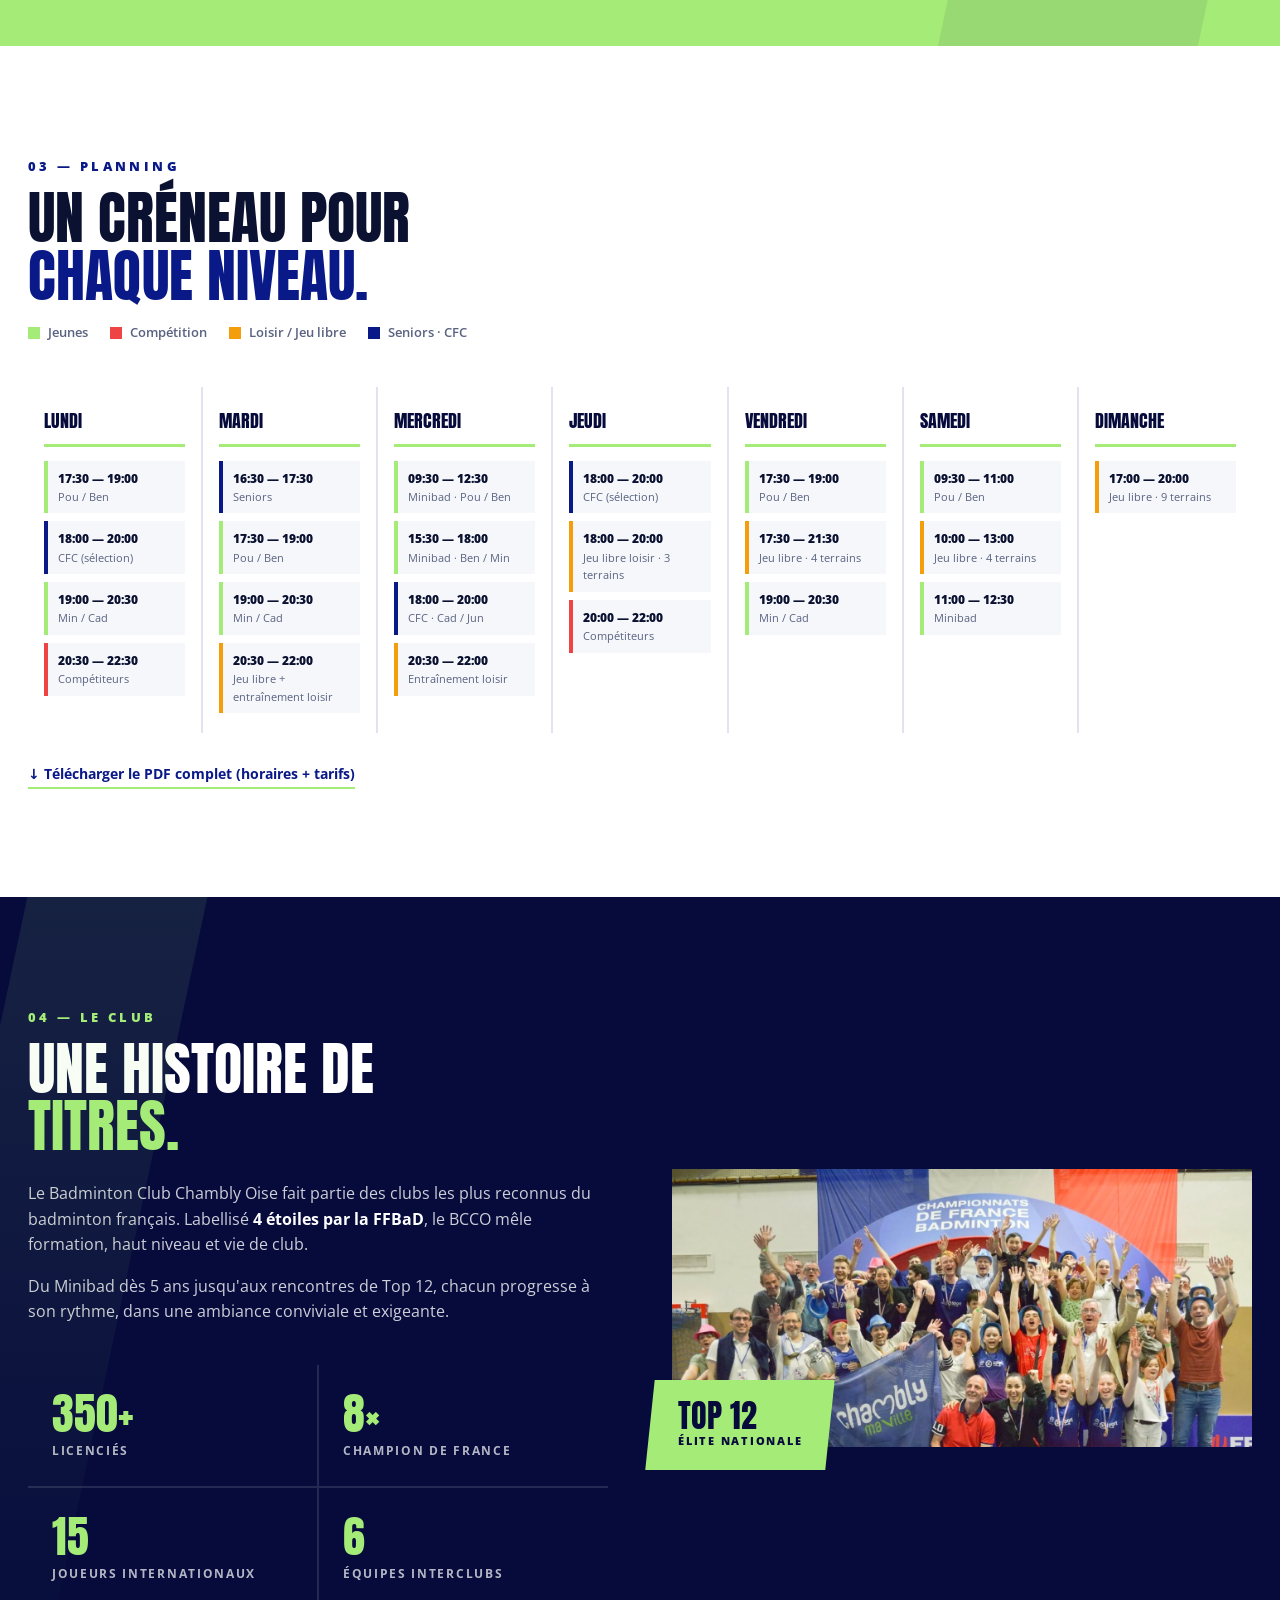
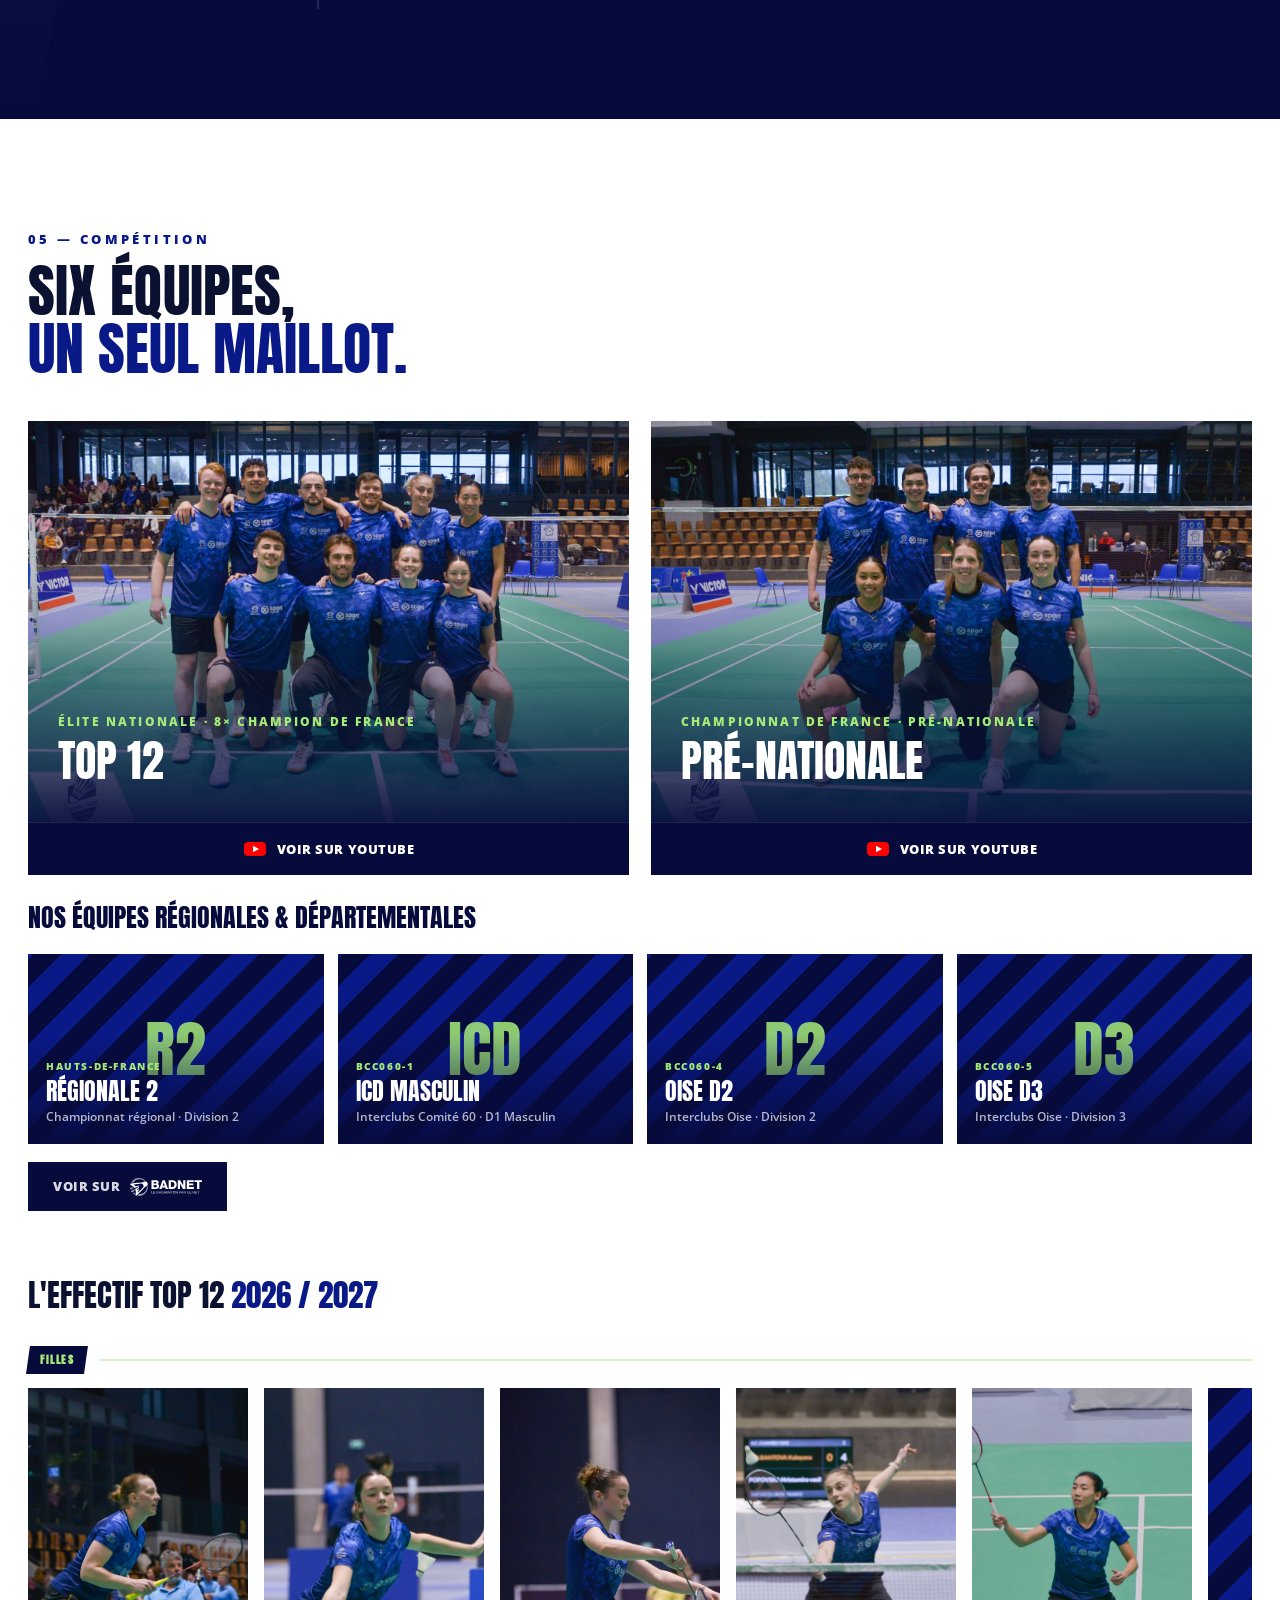
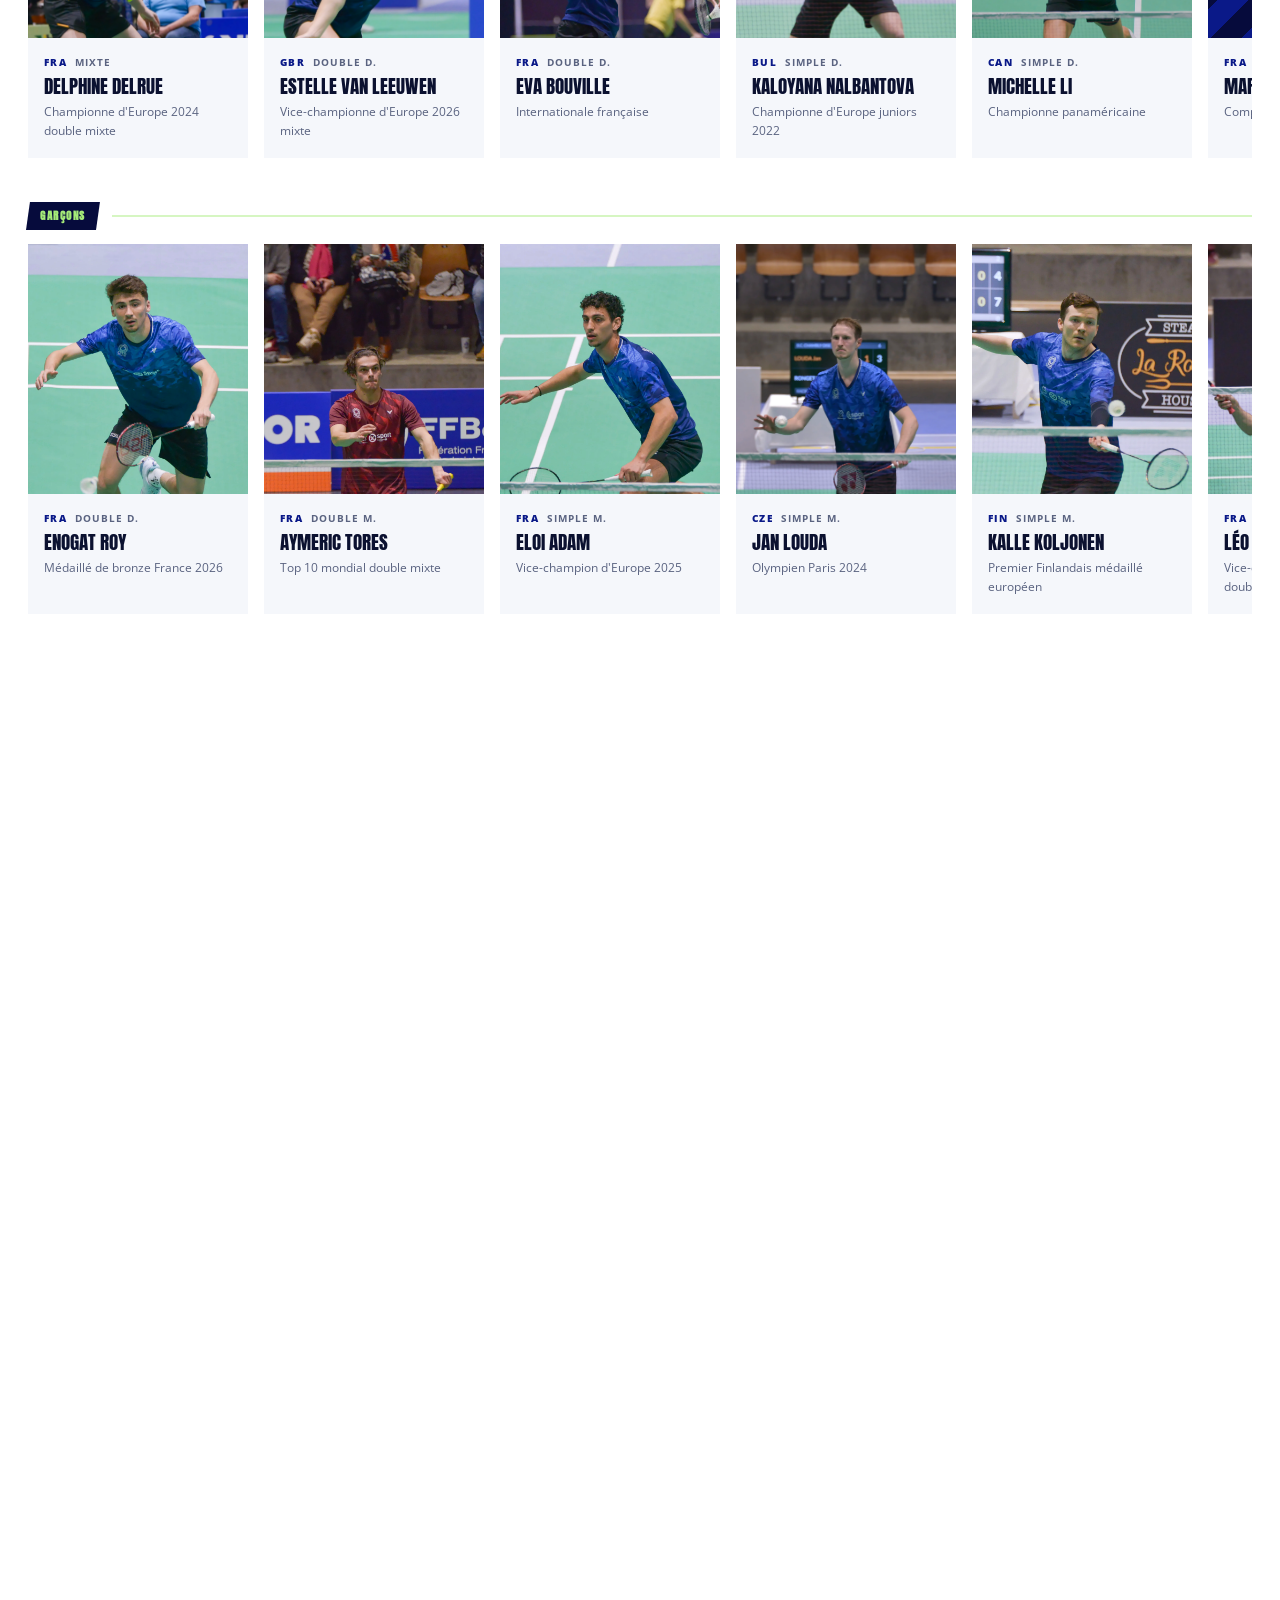
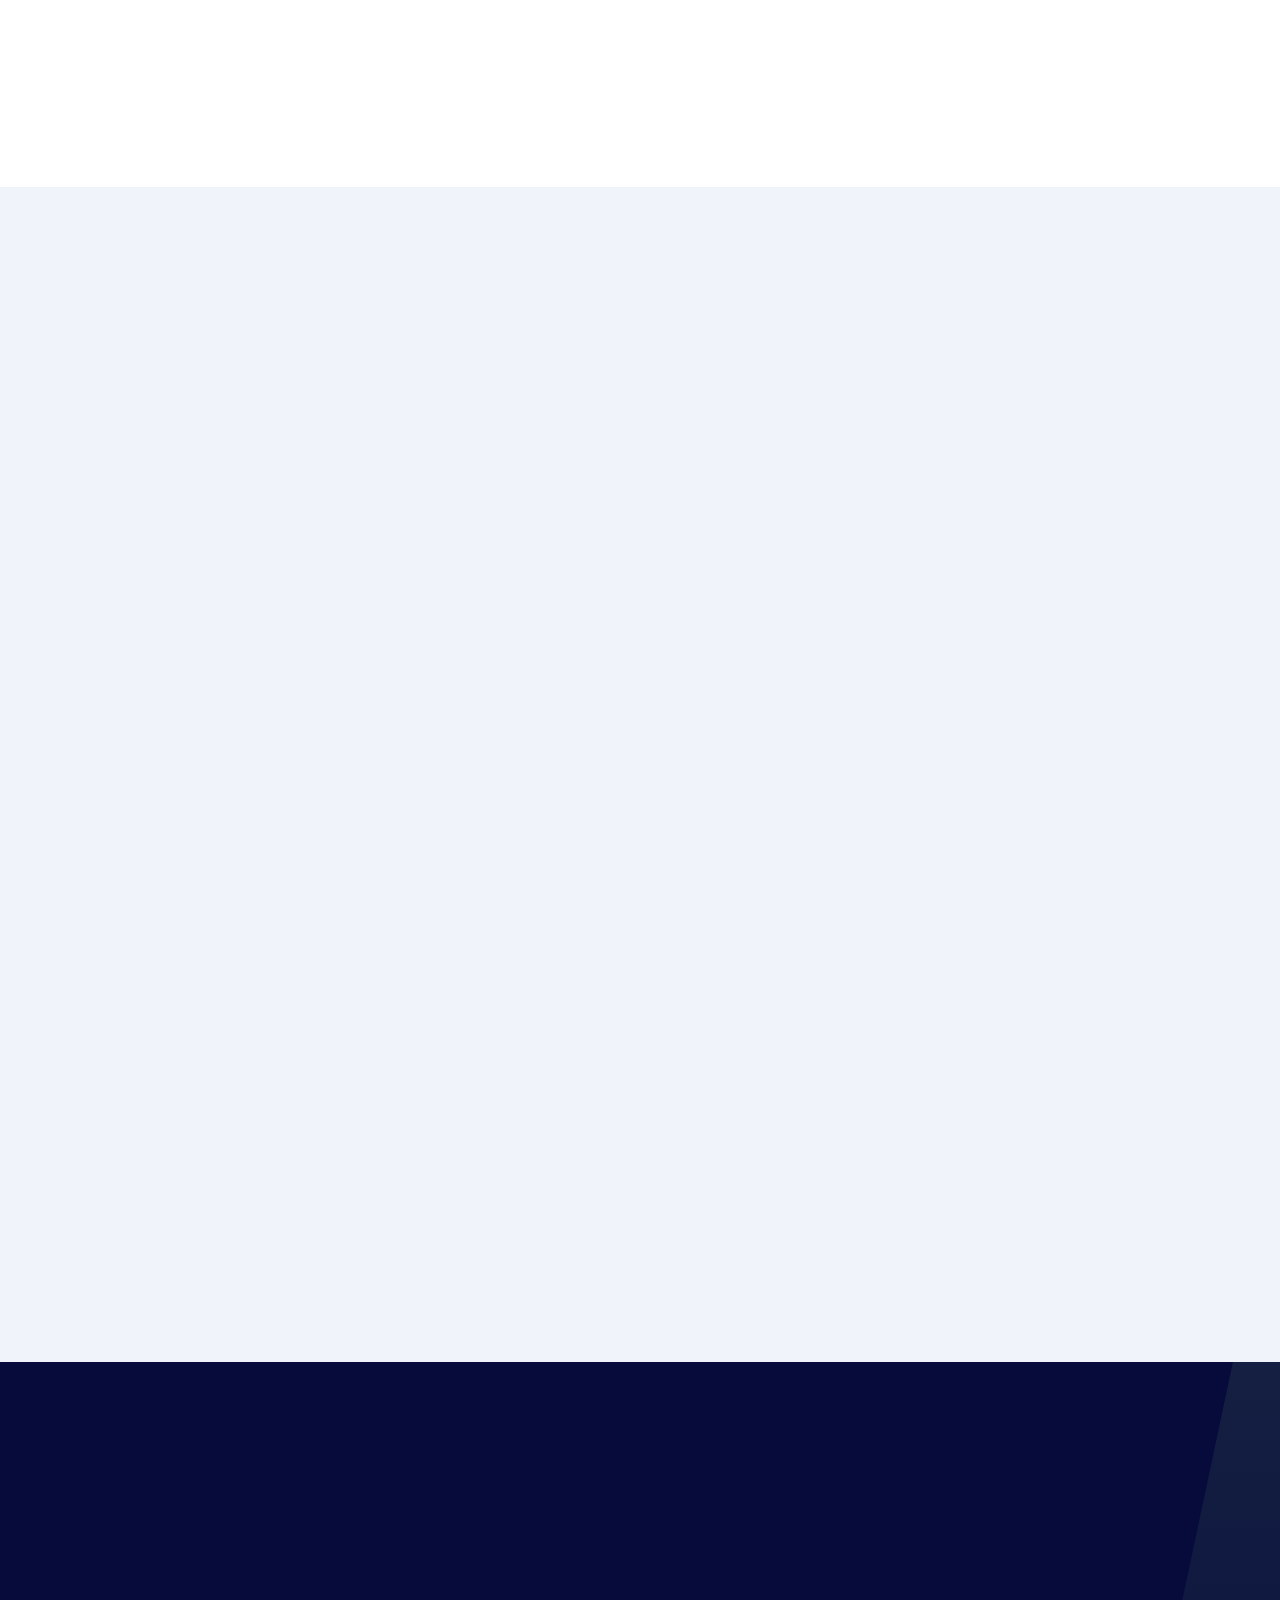
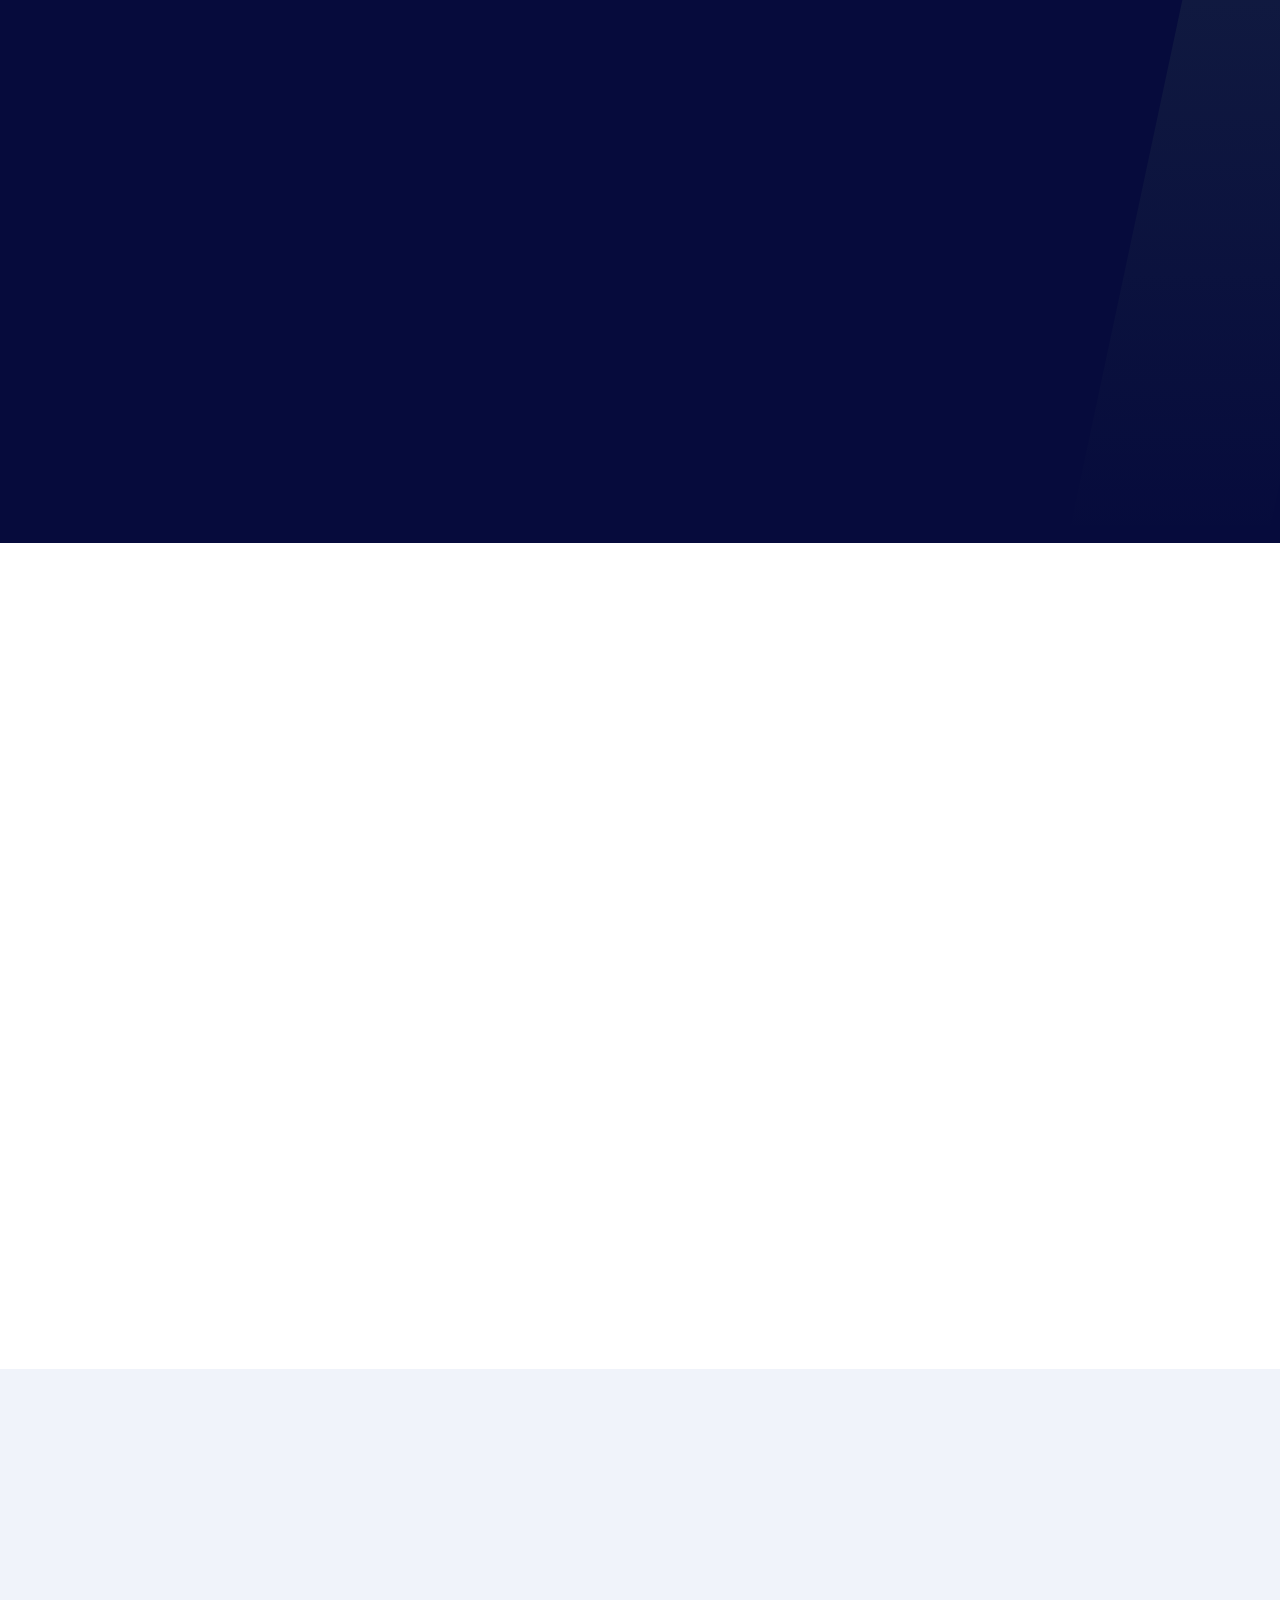
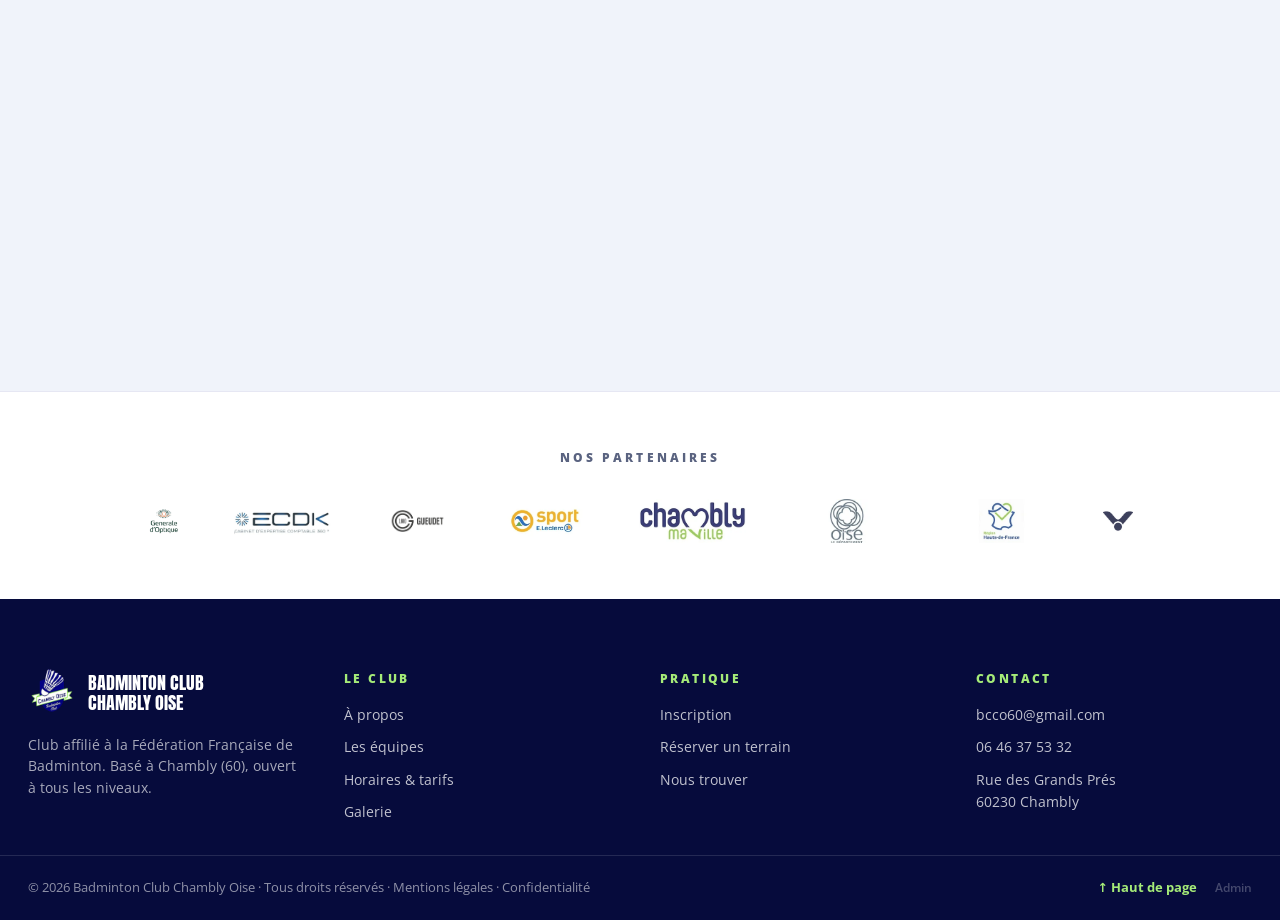
==== commit 8a199262: "Filtre Majeur/Mineur sur les documents utiles (accueil) Deux boutons au-dessus de la grille « Docume" ====
--- a/index.html
+++ b/index.html
@@ -203,15 +203,19 @@
 
       <!-- Documents -->
       <div id="documents" data-reveal style="margin-top:64px;scroll-margin-top:90px">
-        <h3 style="font-family:'Anton',sans-serif;font-weight:400;font-size:clamp(1.5rem,2.6vw,2.2rem);text-transform:uppercase;color:#060B3C;margin:0 0 24px">Documents utiles — saison 2026 · 2027</h3>
+        <h3 style="font-family:'Anton',sans-serif;font-weight:400;font-size:clamp(1.5rem,2.6vw,2.2rem);text-transform:uppercase;color:#060B3C;margin:0 0 20px">Documents utiles — saison 2026 · 2027</h3>
+        <div style="display:flex;gap:10px;margin-bottom:20px">
+          <button data-doc-cat="majeur" style="padding:10px 22px;font-weight:800;font-size:12.5px;letter-spacing:.06em;text-transform:uppercase;cursor:pointer;border:none;font-family:inherit;background:#060B3C;color:#A5EB78">Majeur · 18 ans et +</button>
+          <button data-doc-cat="mineur" style="padding:10px 22px;font-weight:800;font-size:12.5px;letter-spacing:.06em;text-transform:uppercase;cursor:pointer;border:none;font-family:inherit;background:rgba(6,11,60,.12);color:#060B3C">Mineur · moins de 18 ans</button>
+        </div>
         <div style="display:grid;grid-template-columns:repeat(auto-fit,minmax(300px,1fr));gap:12px">
-          <a href="https://chamblybadminton.fr/wp-content/uploads/2025/08/Fiche-Inscription-2025-2026-1.pdf" target="_blank" rel="noopener" style="background:#fff;display:flex;align-items:center;gap:16px;padding:16px 18px;text-decoration:none;color:#0B1130;transition:transform .2s" data-hover="transform:translateY(-3px)"><span style="background:#060B3C;color:#A5EB78;font-size:11px;font-weight:800;letter-spacing:.06em;padding:10px 10px;flex-shrink:0;font-family:'Anton',sans-serif">PDF</span><span style="flex:1;min-width:0"><strong style="display:block;font-size:14.5px;line-height:1.3">Fiche d'inscription BCCO</strong><span style="display:block;font-size:12px;color:#5A6380;margin-top:2px">À remplir en premier</span></span><span style="color:#0A1988;font-weight:800;flex-shrink:0">→</span></a>
-          <a href="https://chamblybadminton.fr/wp-content/uploads/2025/08/FFBaD_FORMULAIRE_SAISON_2025-2026_ADULTE_ok.pdf" target="_blank" rel="noopener" style="background:#fff;display:flex;align-items:center;gap:16px;padding:16px 18px;text-decoration:none;color:#0B1130;transition:transform .2s" data-hover="transform:translateY(-3px)"><span style="background:#060B3C;color:#A5EB78;font-size:11px;font-weight:800;letter-spacing:.06em;padding:10px 10px;flex-shrink:0;font-family:'Anton',sans-serif">PDF</span><span style="flex:1;min-width:0"><strong style="display:block;font-size:14.5px;line-height:1.3">Formulaire FFBaD · Adulte</strong><span style="display:block;font-size:12px;color:#5A6380;margin-top:2px">Licence 2026-2027</span></span><span style="color:#0A1988;font-weight:800;flex-shrink:0">→</span></a>
-          <a href="https://chamblybadminton.fr/wp-content/uploads/2025/08/FFBaD_FORMULAIRE_SAISON_2025-2026_MINEUR_ok.pdf" target="_blank" rel="noopener" style="background:#fff;display:flex;align-items:center;gap:16px;padding:16px 18px;text-decoration:none;color:#0B1130;transition:transform .2s" data-hover="transform:translateY(-3px)"><span style="background:#060B3C;color:#A5EB78;font-size:11px;font-weight:800;letter-spacing:.06em;padding:10px 10px;flex-shrink:0;font-family:'Anton',sans-serif">PDF</span><span style="flex:1;min-width:0"><strong style="display:block;font-size:14.5px;line-height:1.3">Formulaire FFBaD · Mineur</strong><span style="display:block;font-size:12px;color:#5A6380;margin-top:2px">Licence 2026-2027</span></span><span style="color:#0A1988;font-weight:800;flex-shrink:0">→</span></a>
-          <a href="https://chamblybadminton.fr/wp-content/uploads/2025/08/FFBaD_-_ADULTES_QUESTIONNAIRE_SANTE.pdf" target="_blank" rel="noopener" style="background:#fff;display:flex;align-items:center;gap:16px;padding:16px 18px;text-decoration:none;color:#0B1130;transition:transform .2s" data-hover="transform:translateY(-3px)"><span style="background:#060B3C;color:#A5EB78;font-size:11px;font-weight:800;letter-spacing:.06em;padding:10px 10px;flex-shrink:0;font-family:'Anton',sans-serif">PDF</span><span style="flex:1;min-width:0"><strong style="display:block;font-size:14.5px;line-height:1.3">Questionnaire santé adulte</strong><span style="display:block;font-size:12px;color:#5A6380;margin-top:2px">Obligatoire</span></span><span style="color:#0A1988;font-weight:800;flex-shrink:0">→</span></a>
-          <a href="https://chamblybadminton.fr/wp-content/uploads/2025/08/FFBaD_-_MINEURS_QUESTIONNAIRE_SANTE.pdf" target="_blank" rel="noopener" style="background:#fff;display:flex;align-items:center;gap:16px;padding:16px 18px;text-decoration:none;color:#0B1130;transition:transform .2s" data-hover="transform:translateY(-3px)"><span style="background:#060B3C;color:#A5EB78;font-size:11px;font-weight:800;letter-spacing:.06em;padding:10px 10px;flex-shrink:0;font-family:'Anton',sans-serif">PDF</span><span style="flex:1;min-width:0"><strong style="display:block;font-size:14.5px;line-height:1.3">Questionnaire santé mineur</strong><span style="display:block;font-size:12px;color:#5A6380;margin-top:2px">Obligatoire</span></span><span style="color:#0A1988;font-weight:800;flex-shrink:0">→</span></a>
-          <a href="https://chamblybadminton.fr/wp-content/uploads/2025/09/Horaires-et-tarifs-2025-2026-QR-Code.pdf" target="_blank" rel="noopener" style="background:#fff;display:flex;align-items:center;gap:16px;padding:16px 18px;text-decoration:none;color:#0B1130;transition:transform .2s" data-hover="transform:translateY(-3px)"><span style="background:#060B3C;color:#A5EB78;font-size:11px;font-weight:800;letter-spacing:.06em;padding:10px 10px;flex-shrink:0;font-family:'Anton',sans-serif">PDF</span><span style="flex:1;min-width:0"><strong style="display:block;font-size:14.5px;line-height:1.3">Horaires &amp; tarifs complets</strong><span style="display:block;font-size:12px;color:#5A6380;margin-top:2px">Toutes catégories</span></span><span style="color:#0A1988;font-weight:800;flex-shrink:0">→</span></a>
-          <a href="https://chamblybadminton.fr/wp-content/uploads/2021/08/Certificat-de-non-contre-indication.pdf" target="_blank" rel="noopener" style="background:#fff;display:flex;align-items:center;gap:16px;padding:16px 18px;text-decoration:none;color:#0B1130;transition:transform .2s" data-hover="transform:translateY(-3px)"><span style="background:#060B3C;color:#A5EB78;font-size:11px;font-weight:800;letter-spacing:.06em;padding:10px 10px;flex-shrink:0;font-family:'Anton',sans-serif">PDF</span><span style="flex:1;min-width:0"><strong style="display:block;font-size:14.5px;line-height:1.3">Certificat médical</strong><span style="display:block;font-size:12px;color:#5A6380;margin-top:2px">Si le questionnaire santé l'impose</span></span><span style="color:#0A1988;font-weight:800;flex-shrink:0">→</span></a>
+          <a data-doc-tag="commun" href="https://chamblybadminton.fr/wp-content/uploads/2025/08/Fiche-Inscription-2025-2026-1.pdf" target="_blank" rel="noopener" style="background:#fff;display:flex;align-items:center;gap:16px;padding:16px 18px;text-decoration:none;color:#0B1130;transition:transform .2s" data-hover="transform:translateY(-3px)"><span style="background:#060B3C;color:#A5EB78;font-size:11px;font-weight:800;letter-spacing:.06em;padding:10px 10px;flex-shrink:0;font-family:'Anton',sans-serif">PDF</span><span style="flex:1;min-width:0"><strong style="display:block;font-size:14.5px;line-height:1.3">Fiche d'inscription BCCO</strong><span style="display:block;font-size:12px;color:#5A6380;margin-top:2px">À remplir en premier</span></span><span style="color:#0A1988;font-weight:800;flex-shrink:0">→</span></a>
+          <a data-doc-tag="majeur" href="https://chamblybadminton.fr/wp-content/uploads/2025/08/FFBaD_FORMULAIRE_SAISON_2025-2026_ADULTE_ok.pdf" target="_blank" rel="noopener" style="background:#fff;display:flex;align-items:center;gap:16px;padding:16px 18px;text-decoration:none;color:#0B1130;transition:transform .2s" data-hover="transform:translateY(-3px)"><span style="background:#060B3C;color:#A5EB78;font-size:11px;font-weight:800;letter-spacing:.06em;padding:10px 10px;flex-shrink:0;font-family:'Anton',sans-serif">PDF</span><span style="flex:1;min-width:0"><strong style="display:block;font-size:14.5px;line-height:1.3">Formulaire FFBaD · Adulte</strong><span style="display:block;font-size:12px;color:#5A6380;margin-top:2px">Licence 2026-2027</span></span><span style="color:#0A1988;font-weight:800;flex-shrink:0">→</span></a>
+          <a data-doc-tag="mineur" href="https://chamblybadminton.fr/wp-content/uploads/2025/08/FFBaD_FORMULAIRE_SAISON_2025-2026_MINEUR_ok.pdf" target="_blank" rel="noopener" style="background:#fff;display:none;align-items:center;gap:16px;padding:16px 18px;text-decoration:none;color:#0B1130;transition:transform .2s" data-hover="transform:translateY(-3px)"><span style="background:#060B3C;color:#A5EB78;font-size:11px;font-weight:800;letter-spacing:.06em;padding:10px 10px;flex-shrink:0;font-family:'Anton',sans-serif">PDF</span><span style="flex:1;min-width:0"><strong style="display:block;font-size:14.5px;line-height:1.3">Formulaire FFBaD · Mineur</strong><span style="display:block;font-size:12px;color:#5A6380;margin-top:2px">Licence 2026-2027</span></span><span style="color:#0A1988;font-weight:800;flex-shrink:0">→</span></a>
+          <a data-doc-tag="majeur" href="https://chamblybadminton.fr/wp-content/uploads/2025/08/FFBaD_-_ADULTES_QUESTIONNAIRE_SANTE.pdf" target="_blank" rel="noopener" style="background:#fff;display:flex;align-items:center;gap:16px;padding:16px 18px;text-decoration:none;color:#0B1130;transition:transform .2s" data-hover="transform:translateY(-3px)"><span style="background:#060B3C;color:#A5EB78;font-size:11px;font-weight:800;letter-spacing:.06em;padding:10px 10px;flex-shrink:0;font-family:'Anton',sans-serif">PDF</span><span style="flex:1;min-width:0"><strong style="display:block;font-size:14.5px;line-height:1.3">Questionnaire santé adulte</strong><span style="display:block;font-size:12px;color:#5A6380;margin-top:2px">Obligatoire</span></span><span style="color:#0A1988;font-weight:800;flex-shrink:0">→</span></a>
+          <a data-doc-tag="mineur" href="https://chamblybadminton.fr/wp-content/uploads/2025/08/FFBaD_-_MINEURS_QUESTIONNAIRE_SANTE.pdf" target="_blank" rel="noopener" style="background:#fff;display:none;align-items:center;gap:16px;padding:16px 18px;text-decoration:none;color:#0B1130;transition:transform .2s" data-hover="transform:translateY(-3px)"><span style="background:#060B3C;color:#A5EB78;font-size:11px;font-weight:800;letter-spacing:.06em;padding:10px 10px;flex-shrink:0;font-family:'Anton',sans-serif">PDF</span><span style="flex:1;min-width:0"><strong style="display:block;font-size:14.5px;line-height:1.3">Questionnaire santé mineur</strong><span style="display:block;font-size:12px;color:#5A6380;margin-top:2px">Obligatoire</span></span><span style="color:#0A1988;font-weight:800;flex-shrink:0">→</span></a>
+          <a data-doc-tag="commun" href="https://chamblybadminton.fr/wp-content/uploads/2025/09/Horaires-et-tarifs-2025-2026-QR-Code.pdf" target="_blank" rel="noopener" style="background:#fff;display:flex;align-items:center;gap:16px;padding:16px 18px;text-decoration:none;color:#0B1130;transition:transform .2s" data-hover="transform:translateY(-3px)"><span style="background:#060B3C;color:#A5EB78;font-size:11px;font-weight:800;letter-spacing:.06em;padding:10px 10px;flex-shrink:0;font-family:'Anton',sans-serif">PDF</span><span style="flex:1;min-width:0"><strong style="display:block;font-size:14.5px;line-height:1.3">Horaires &amp; tarifs complets</strong><span style="display:block;font-size:12px;color:#5A6380;margin-top:2px">Toutes catégories</span></span><span style="color:#0A1988;font-weight:800;flex-shrink:0">→</span></a>
+          <a data-doc-tag="commun" href="https://chamblybadminton.fr/wp-content/uploads/2021/08/Certificat-de-non-contre-indication.pdf" target="_blank" rel="noopener" style="background:#fff;display:flex;align-items:center;gap:16px;padding:16px 18px;text-decoration:none;color:#0B1130;transition:transform .2s" data-hover="transform:translateY(-3px)"><span style="background:#060B3C;color:#A5EB78;font-size:11px;font-weight:800;letter-spacing:.06em;padding:10px 10px;flex-shrink:0;font-family:'Anton',sans-serif">PDF</span><span style="flex:1;min-width:0"><strong style="display:block;font-size:14.5px;line-height:1.3">Certificat médical</strong><span style="display:block;font-size:12px;color:#5A6380;margin-top:2px">Si le questionnaire santé l'impose</span></span><span style="color:#0A1988;font-weight:800;flex-shrink:0">→</span></a>
         </div>
         <div style="margin-top:36px;display:flex;gap:16px;flex-wrap:wrap;align-items:center">
           <a href="https://chamblybadminton.fr/wp-content/uploads/2025/09/Documents-inscriptions-2025-2026.zip" target="_blank" rel="noopener" style="background:#060B3C;color:#A5EB78;text-decoration:none;padding:18px 36px;font-weight:800;font-size:14px;letter-spacing:.08em;text-transform:uppercase;transform:skewX(-8deg);display:inline-block" data-hover="background:#0A1988">
@@ -523,7 +527,7 @@
       <span>© <span data-year>2026</span> Badminton Club Chambly Oise · Tous droits réservés · <a href="mentions-legales.html" style="color:inherit">Mentions légales</a> · <a href="politique-confidentialite.html" style="color:inherit">Confidentialité</a></span>
       <span style="display:flex;align-items:center;gap:18px">
         <a href="#top" style="color:#A5EB78;text-decoration:none;font-weight:700">↑ Haut de page</a>
-        <a href="admin-bcco-fe732ff3.html" title="Espace admin" aria-label="Espace admin" style="color:rgba(255,255,255,.25);text-decoration:none;font-weight:600;font-size:11.5px" data-hover="color:#A5EB78">Admin</a>
+        <a href="admin-bcco-fe732ff3.php" title="Espace admin" aria-label="Espace admin" style="color:rgba(255,255,255,.25);text-decoration:none;font-weight:600;font-size:11.5px" data-hover="color:#A5EB78">Admin</a>
       </span>
     </div>
   </footer>
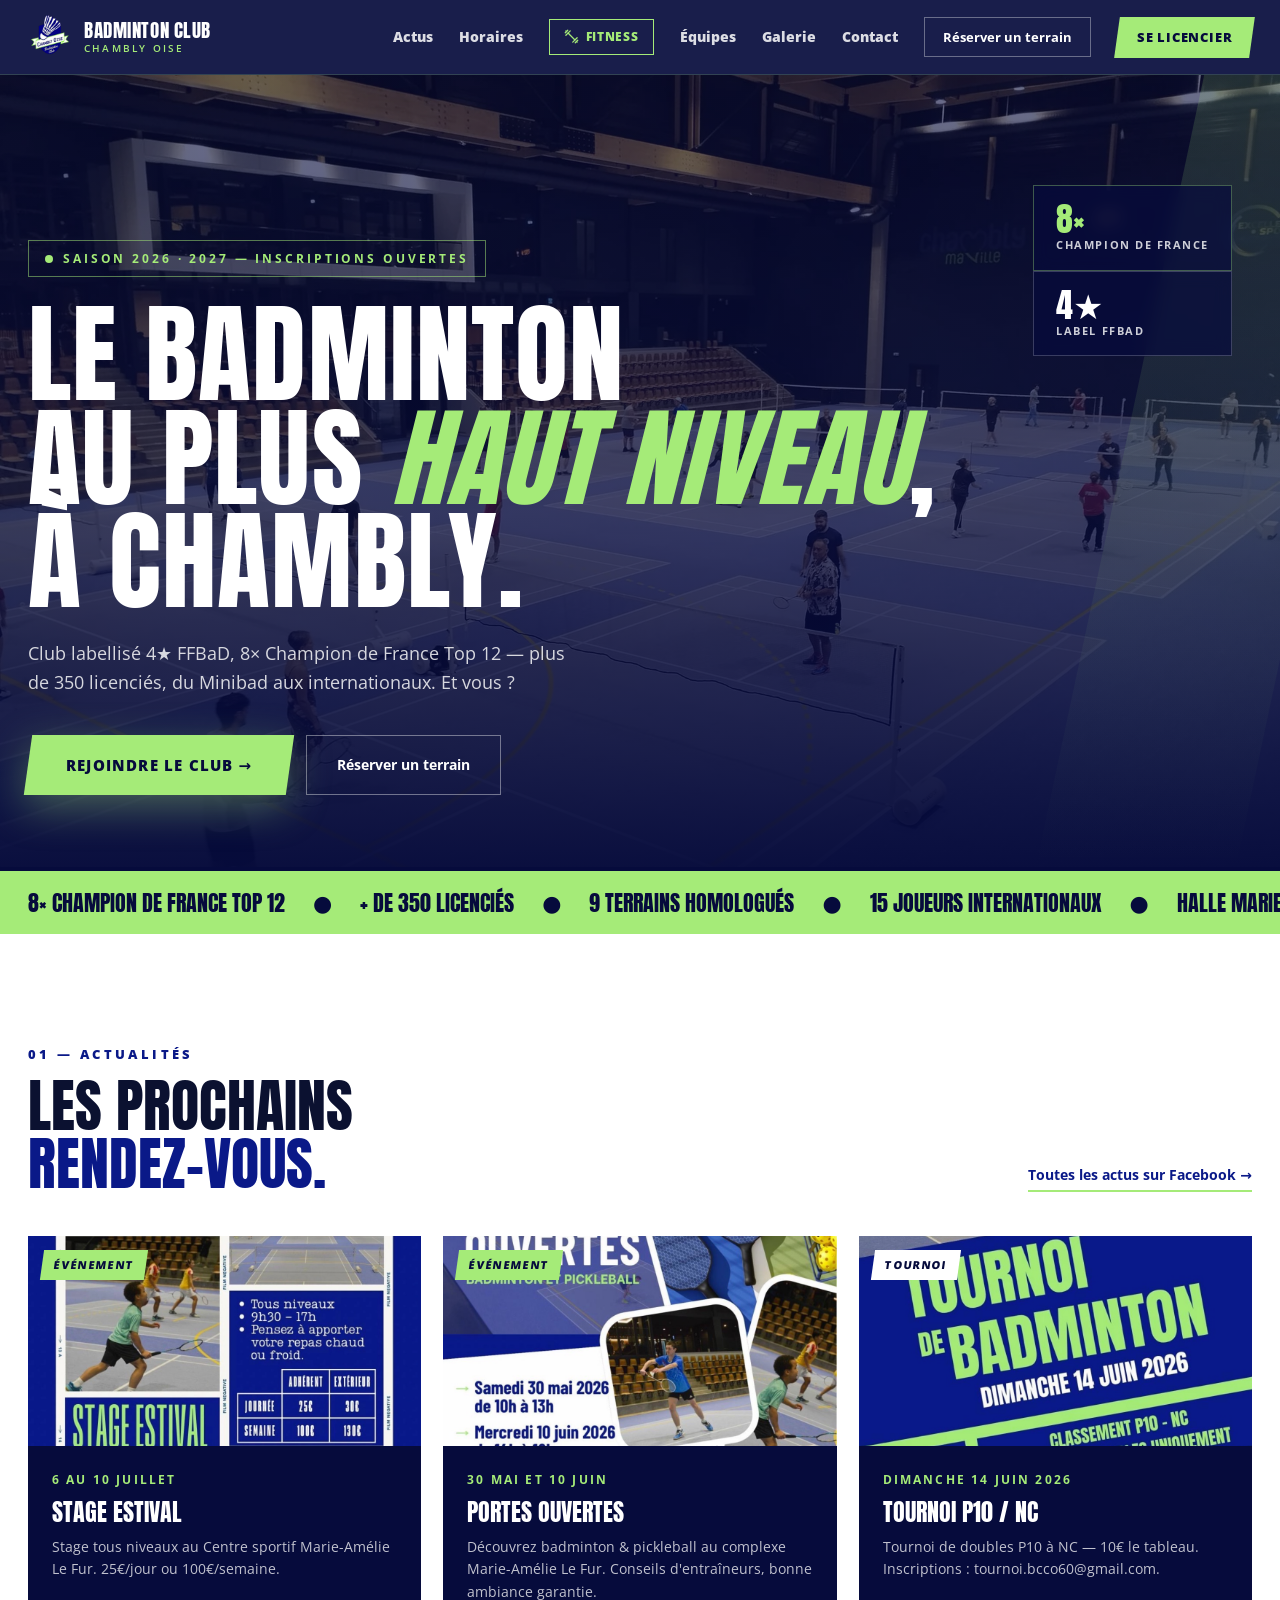
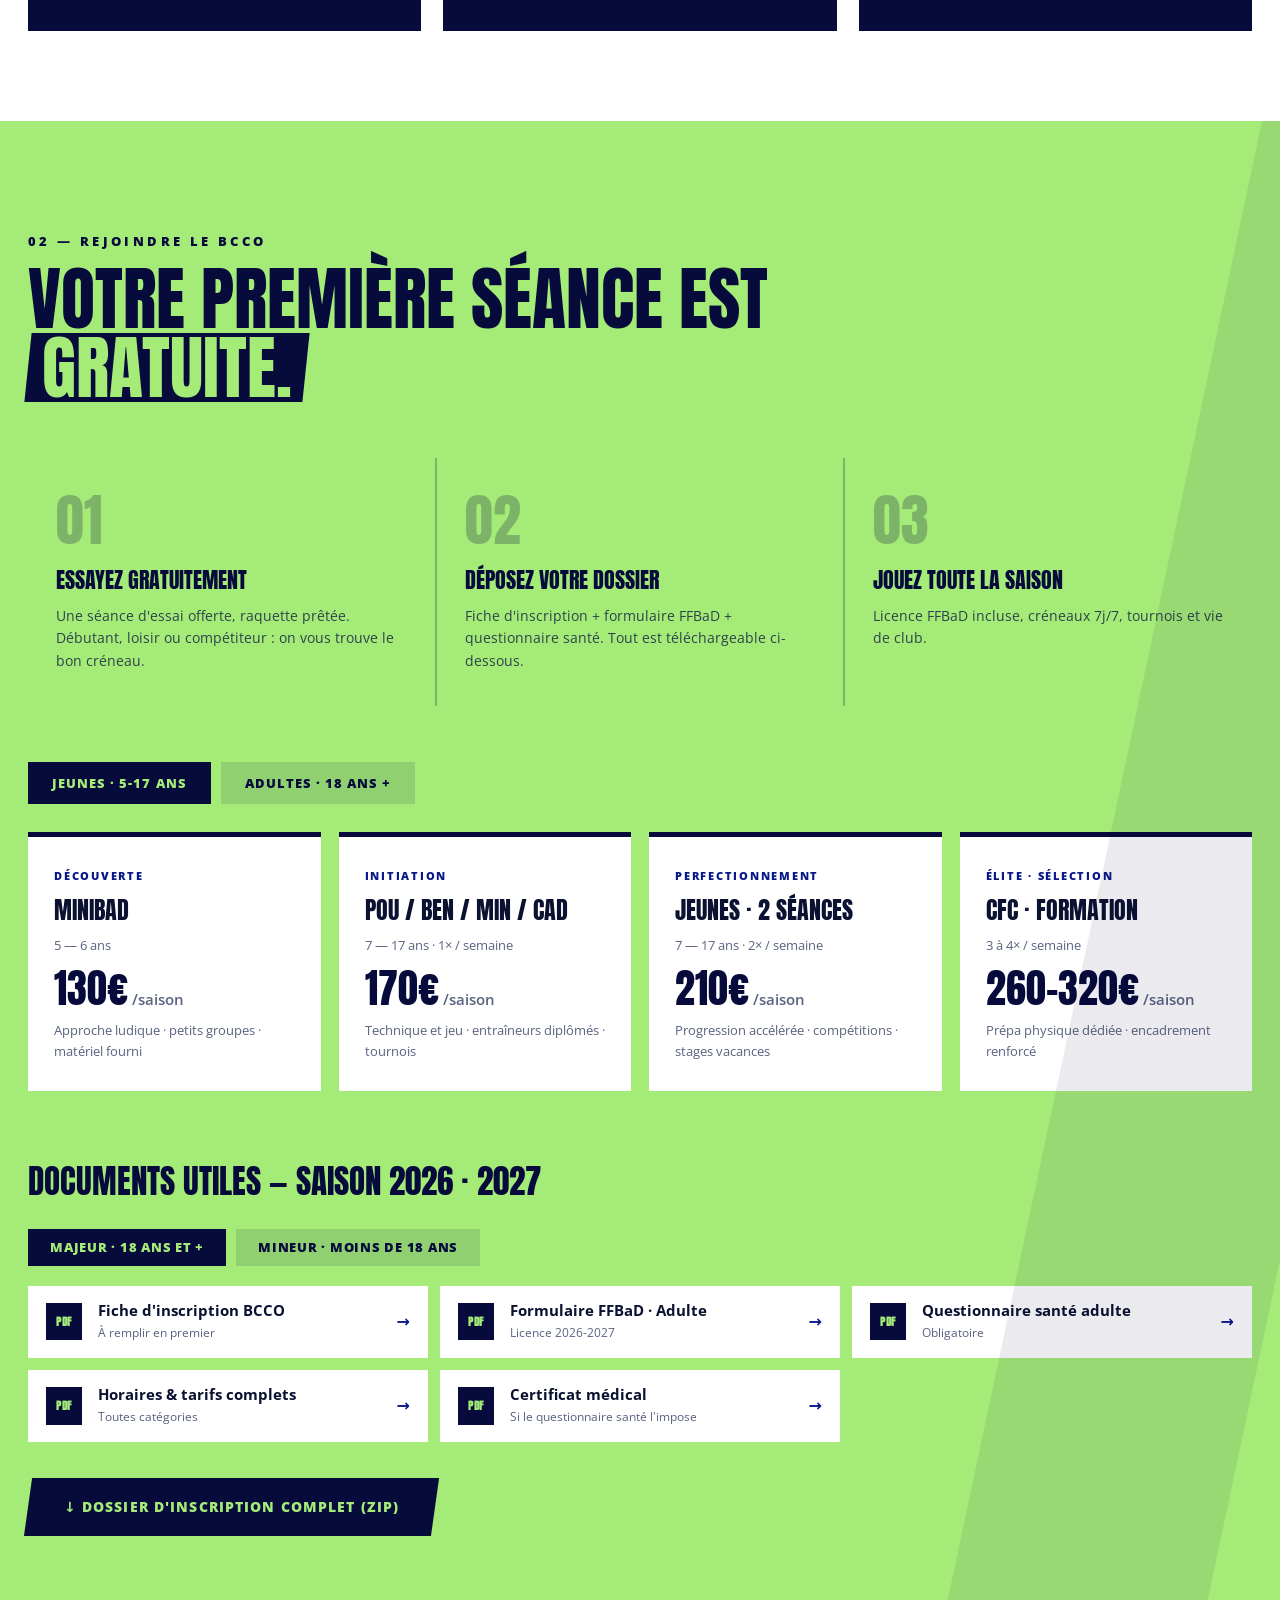
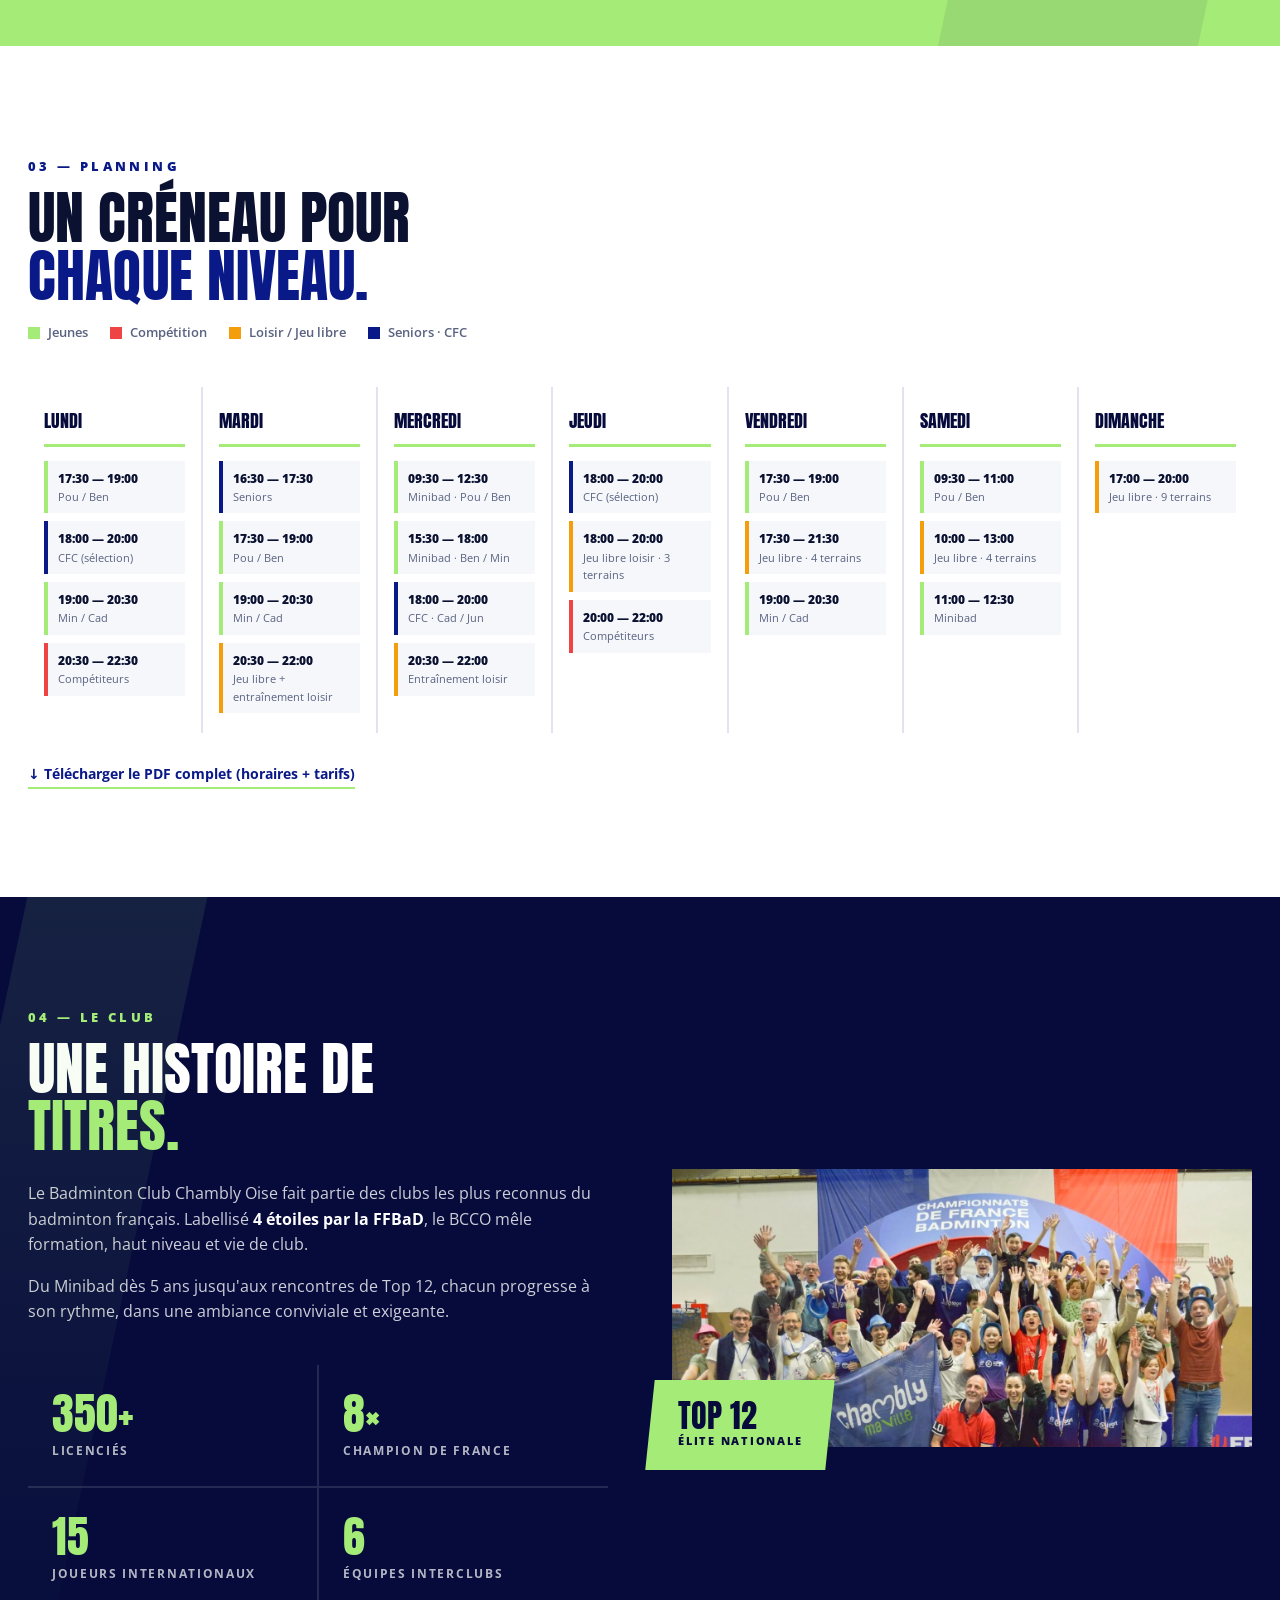
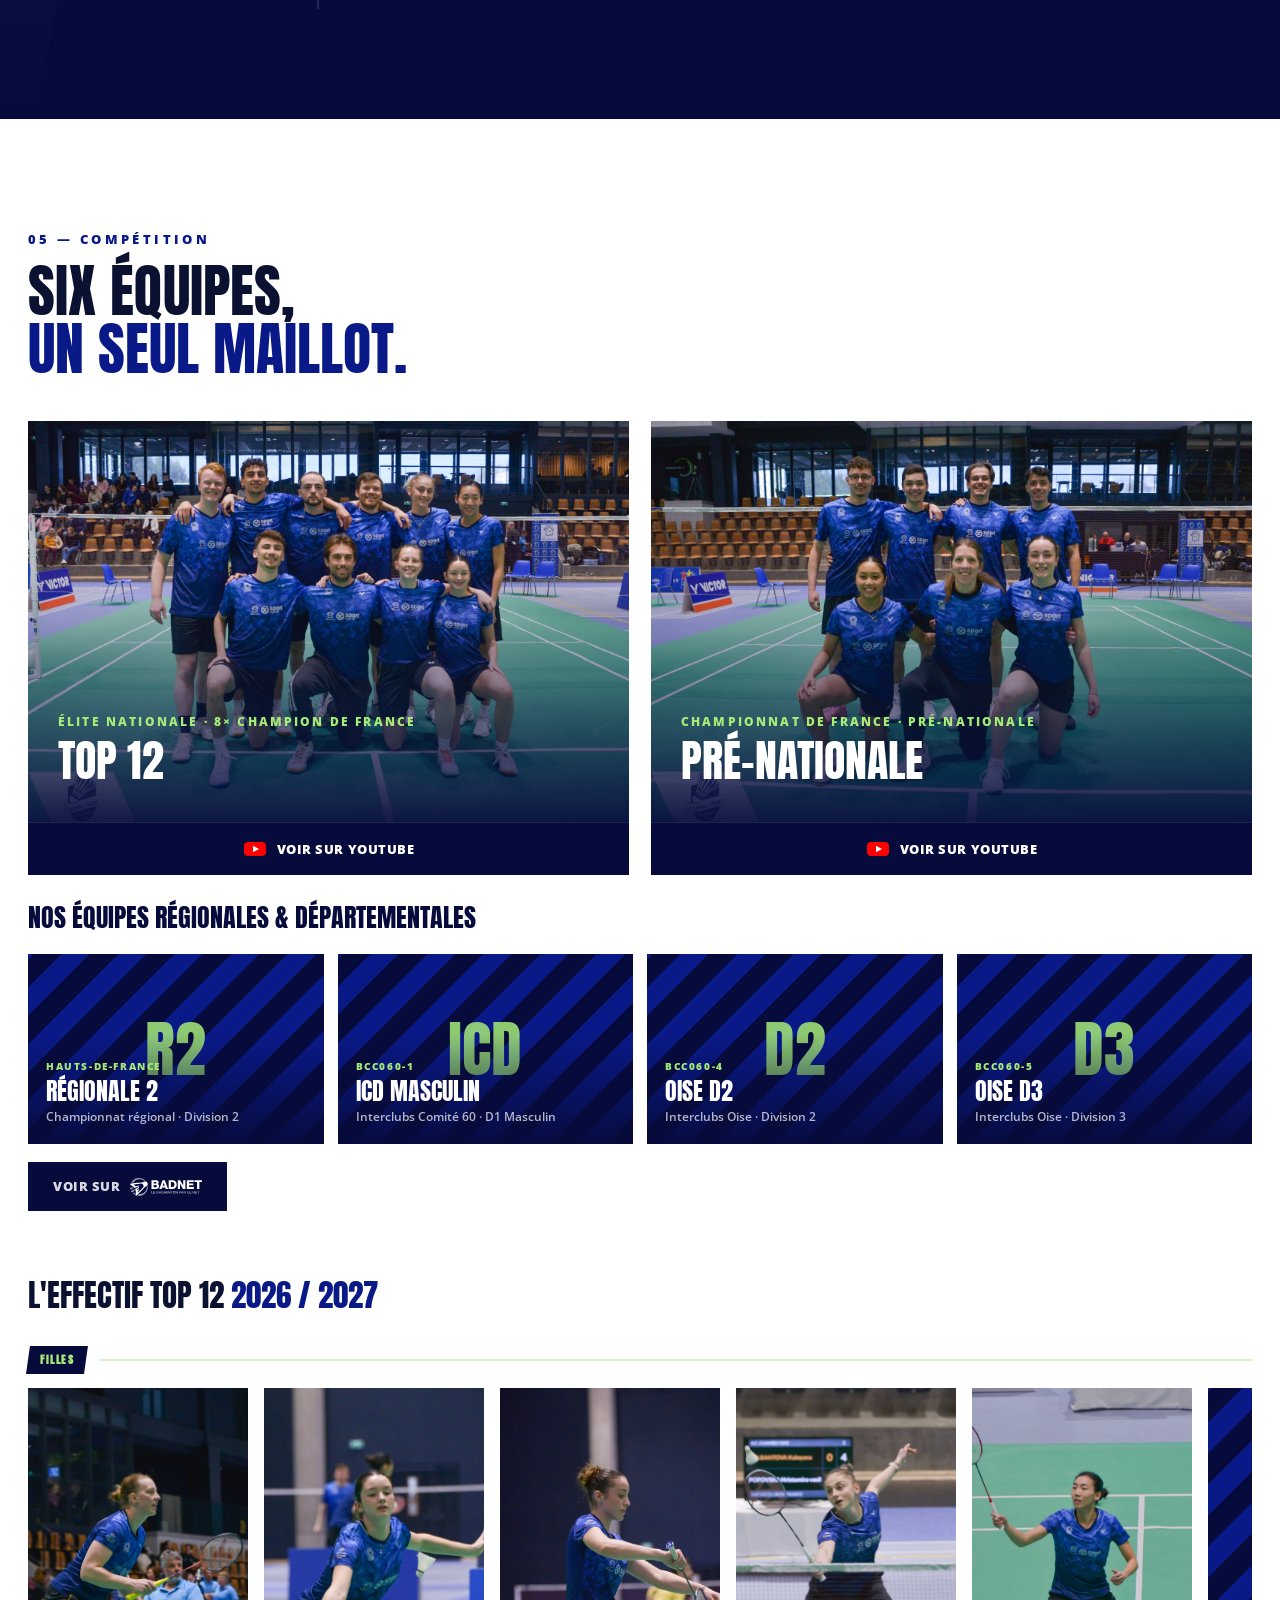
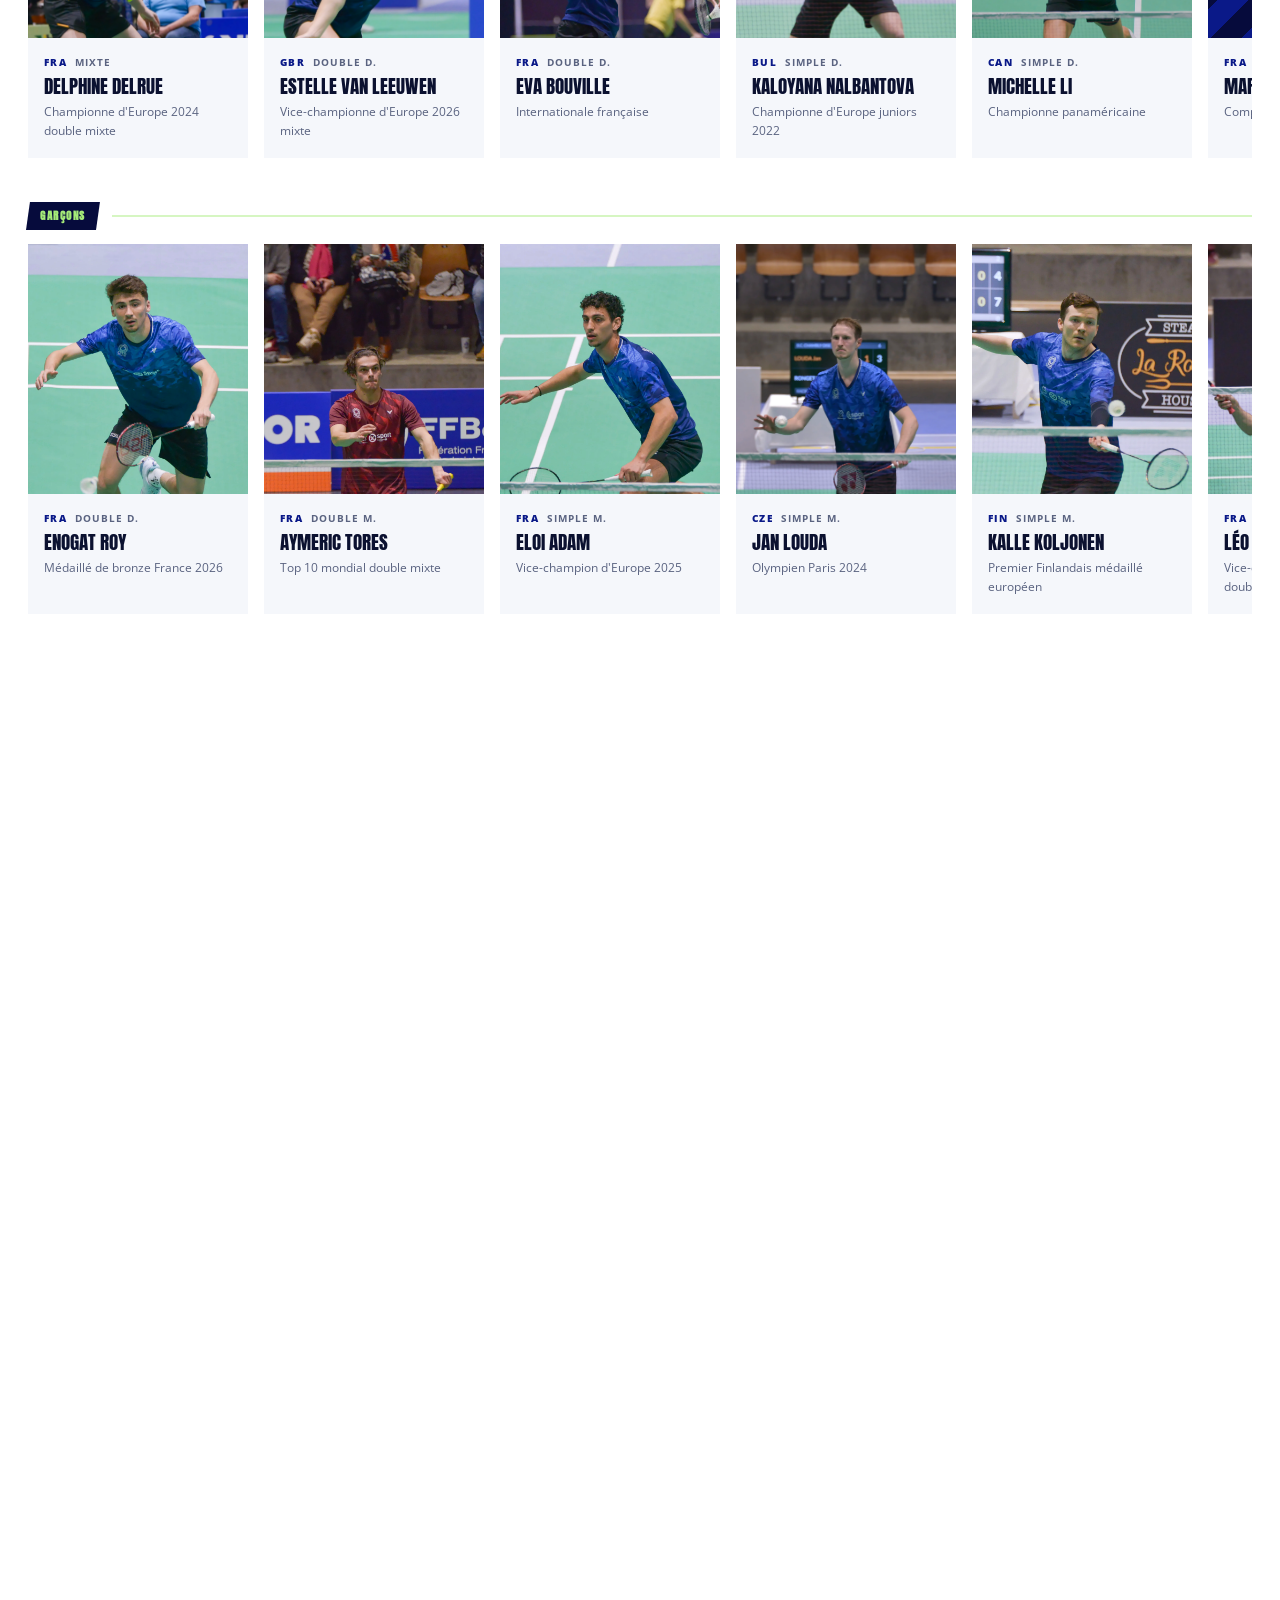
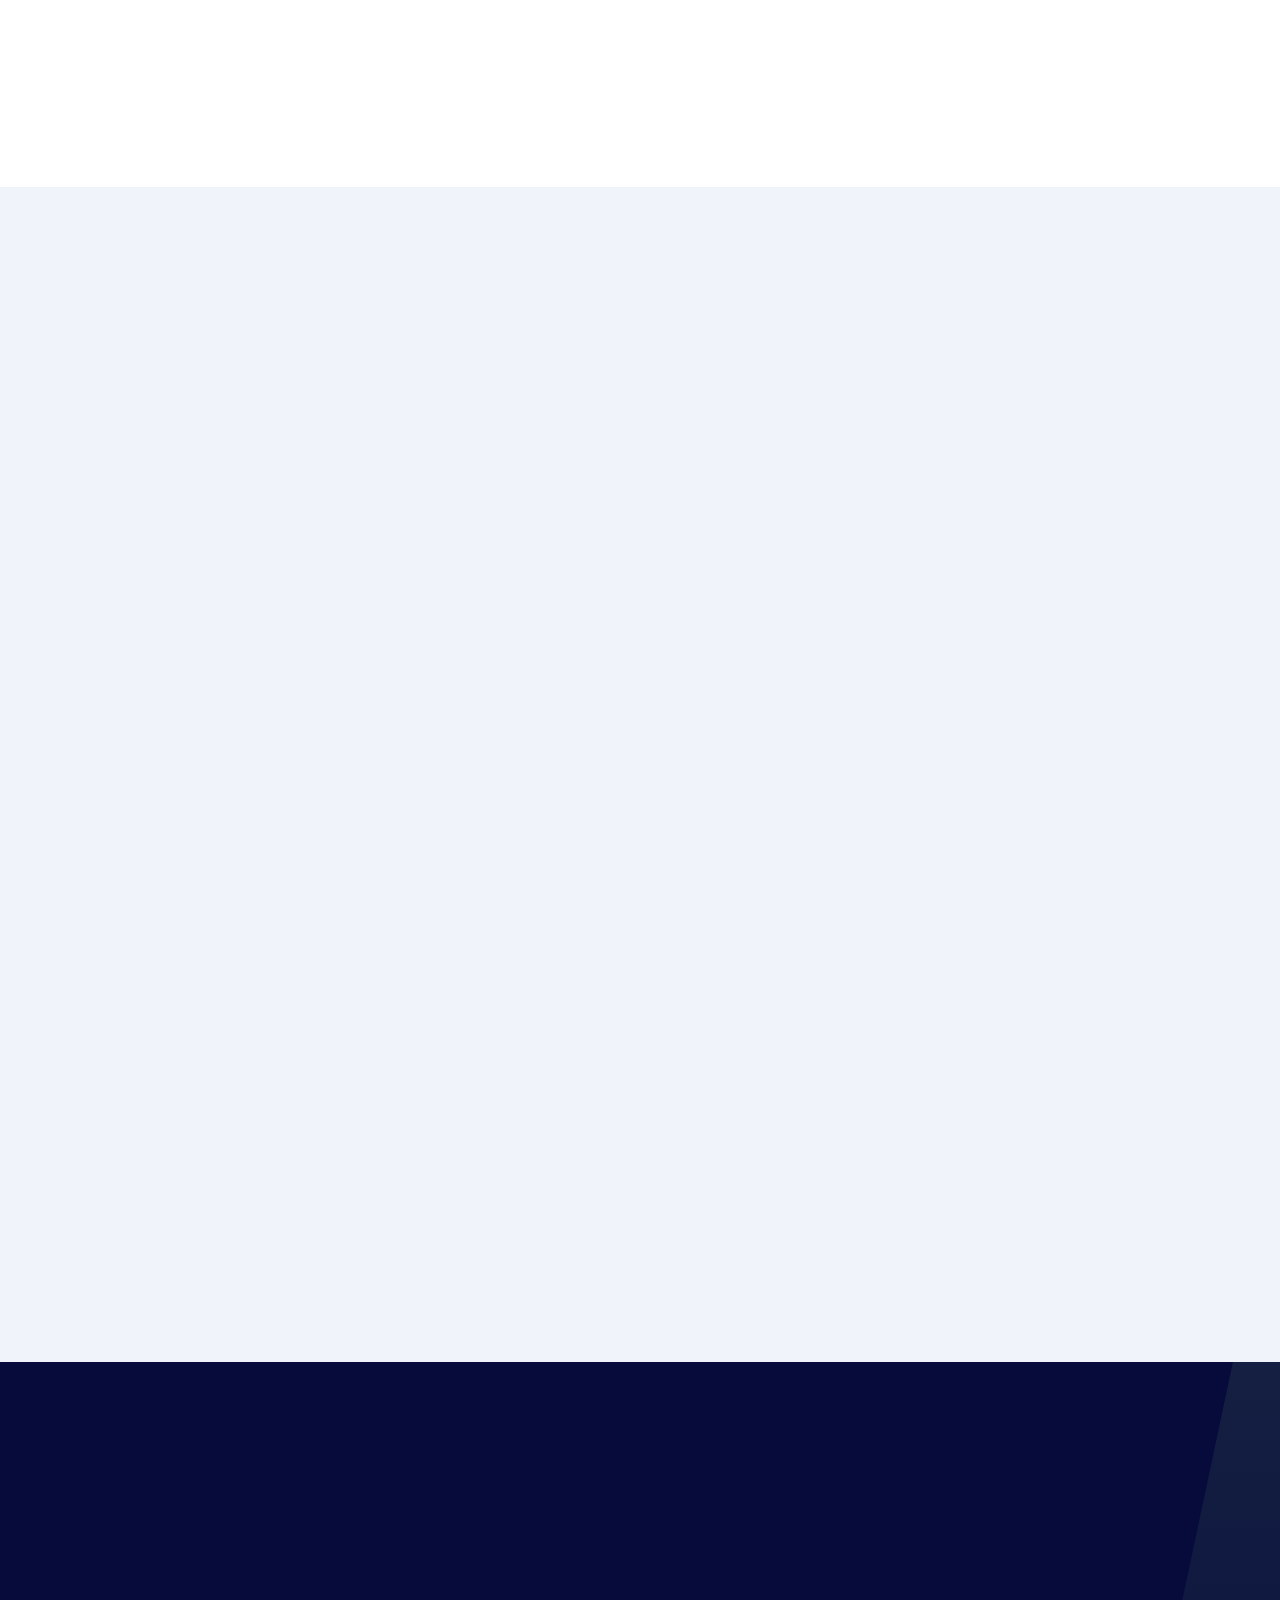
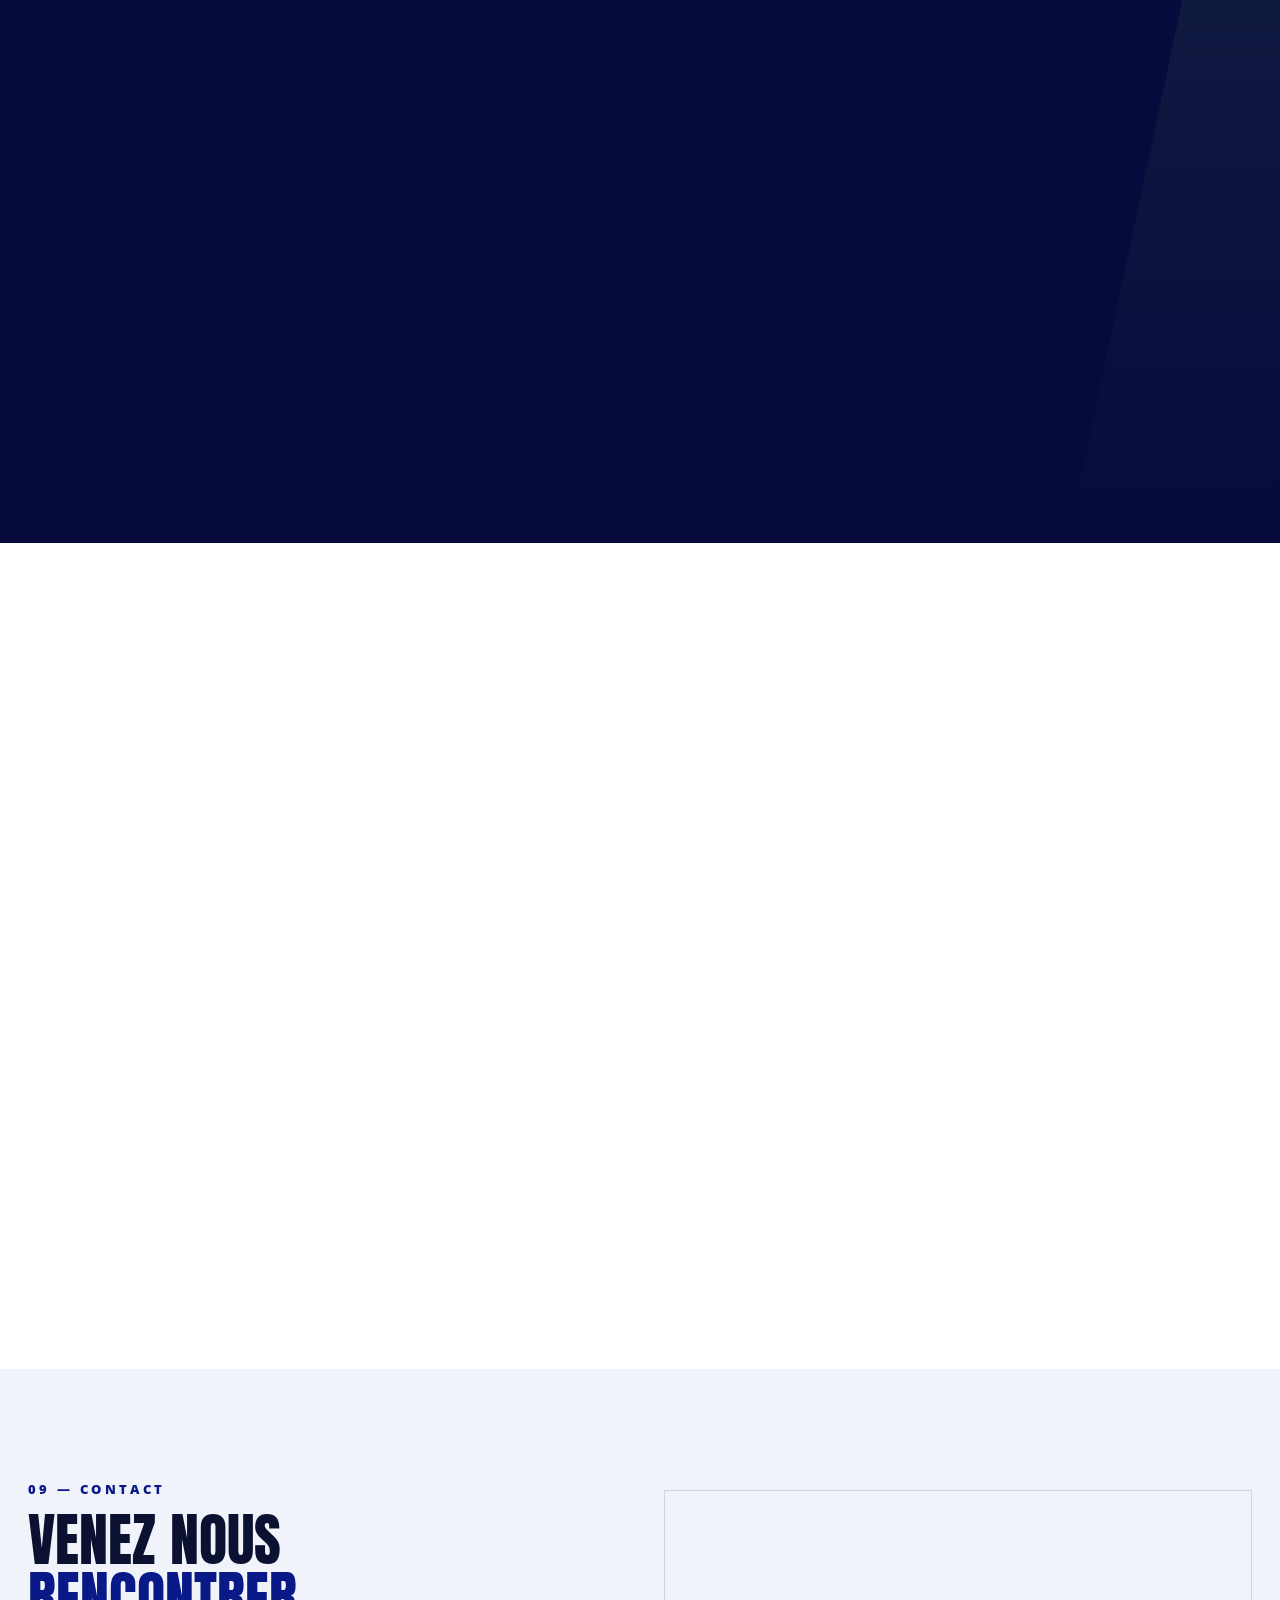
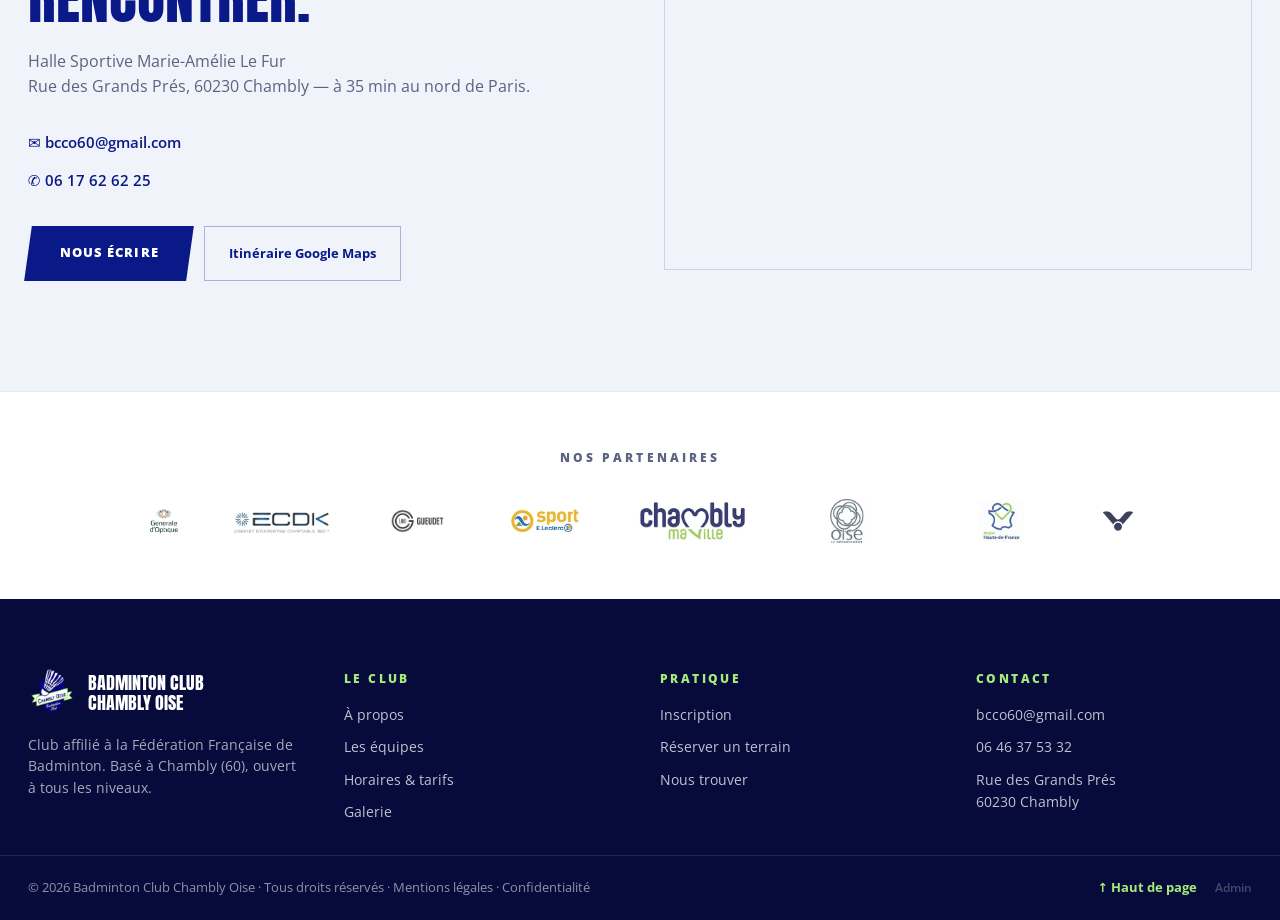
==== commit 88e1967d: "Met à jour les documents FFBaD saison 2026-2027, auto-hébergés Remplace les formulaires de licence e" ====
--- a/index.html
+++ b/index.html
@@ -210,10 +210,10 @@
         </div>
         <div style="display:grid;grid-template-columns:repeat(auto-fit,minmax(300px,1fr));gap:12px">
           <a data-doc-tag="commun" href="https://chamblybadminton.fr/wp-content/uploads/2025/08/Fiche-Inscription-2025-2026-1.pdf" target="_blank" rel="noopener" style="background:#fff;display:flex;align-items:center;gap:16px;padding:16px 18px;text-decoration:none;color:#0B1130;transition:transform .2s" data-hover="transform:translateY(-3px)"><span style="background:#060B3C;color:#A5EB78;font-size:11px;font-weight:800;letter-spacing:.06em;padding:10px 10px;flex-shrink:0;font-family:'Anton',sans-serif">PDF</span><span style="flex:1;min-width:0"><strong style="display:block;font-size:14.5px;line-height:1.3">Fiche d'inscription BCCO</strong><span style="display:block;font-size:12px;color:#5A6380;margin-top:2px">À remplir en premier</span></span><span style="color:#0A1988;font-weight:800;flex-shrink:0">→</span></a>
-          <a data-doc-tag="majeur" href="https://chamblybadminton.fr/wp-content/uploads/2025/08/FFBaD_FORMULAIRE_SAISON_2025-2026_ADULTE_ok.pdf" target="_blank" rel="noopener" style="background:#fff;display:flex;align-items:center;gap:16px;padding:16px 18px;text-decoration:none;color:#0B1130;transition:transform .2s" data-hover="transform:translateY(-3px)"><span style="background:#060B3C;color:#A5EB78;font-size:11px;font-weight:800;letter-spacing:.06em;padding:10px 10px;flex-shrink:0;font-family:'Anton',sans-serif">PDF</span><span style="flex:1;min-width:0"><strong style="display:block;font-size:14.5px;line-height:1.3">Formulaire FFBaD · Adulte</strong><span style="display:block;font-size:12px;color:#5A6380;margin-top:2px">Licence 2026-2027</span></span><span style="color:#0A1988;font-weight:800;flex-shrink:0">→</span></a>
-          <a data-doc-tag="mineur" href="https://chamblybadminton.fr/wp-content/uploads/2025/08/FFBaD_FORMULAIRE_SAISON_2025-2026_MINEUR_ok.pdf" target="_blank" rel="noopener" style="background:#fff;display:none;align-items:center;gap:16px;padding:16px 18px;text-decoration:none;color:#0B1130;transition:transform .2s" data-hover="transform:translateY(-3px)"><span style="background:#060B3C;color:#A5EB78;font-size:11px;font-weight:800;letter-spacing:.06em;padding:10px 10px;flex-shrink:0;font-family:'Anton',sans-serif">PDF</span><span style="flex:1;min-width:0"><strong style="display:block;font-size:14.5px;line-height:1.3">Formulaire FFBaD · Mineur</strong><span style="display:block;font-size:12px;color:#5A6380;margin-top:2px">Licence 2026-2027</span></span><span style="color:#0A1988;font-weight:800;flex-shrink:0">→</span></a>
-          <a data-doc-tag="majeur" href="https://chamblybadminton.fr/wp-content/uploads/2025/08/FFBaD_-_ADULTES_QUESTIONNAIRE_SANTE.pdf" target="_blank" rel="noopener" style="background:#fff;display:flex;align-items:center;gap:16px;padding:16px 18px;text-decoration:none;color:#0B1130;transition:transform .2s" data-hover="transform:translateY(-3px)"><span style="background:#060B3C;color:#A5EB78;font-size:11px;font-weight:800;letter-spacing:.06em;padding:10px 10px;flex-shrink:0;font-family:'Anton',sans-serif">PDF</span><span style="flex:1;min-width:0"><strong style="display:block;font-size:14.5px;line-height:1.3">Questionnaire santé adulte</strong><span style="display:block;font-size:12px;color:#5A6380;margin-top:2px">Obligatoire</span></span><span style="color:#0A1988;font-weight:800;flex-shrink:0">→</span></a>
-          <a data-doc-tag="mineur" href="https://chamblybadminton.fr/wp-content/uploads/2025/08/FFBaD_-_MINEURS_QUESTIONNAIRE_SANTE.pdf" target="_blank" rel="noopener" style="background:#fff;display:none;align-items:center;gap:16px;padding:16px 18px;text-decoration:none;color:#0B1130;transition:transform .2s" data-hover="transform:translateY(-3px)"><span style="background:#060B3C;color:#A5EB78;font-size:11px;font-weight:800;letter-spacing:.06em;padding:10px 10px;flex-shrink:0;font-family:'Anton',sans-serif">PDF</span><span style="flex:1;min-width:0"><strong style="display:block;font-size:14.5px;line-height:1.3">Questionnaire santé mineur</strong><span style="display:block;font-size:12px;color:#5A6380;margin-top:2px">Obligatoire</span></span><span style="color:#0A1988;font-weight:800;flex-shrink:0">→</span></a>
+          <a data-doc-tag="majeur" href="docs/FFBaD-formulaire-licence-adulte-2026-2027.pdf" target="_blank" rel="noopener" style="background:#fff;display:flex;align-items:center;gap:16px;padding:16px 18px;text-decoration:none;color:#0B1130;transition:transform .2s" data-hover="transform:translateY(-3px)"><span style="background:#060B3C;color:#A5EB78;font-size:11px;font-weight:800;letter-spacing:.06em;padding:10px 10px;flex-shrink:0;font-family:'Anton',sans-serif">PDF</span><span style="flex:1;min-width:0"><strong style="display:block;font-size:14.5px;line-height:1.3">Formulaire FFBaD · Adulte</strong><span style="display:block;font-size:12px;color:#5A6380;margin-top:2px">Licence 2026-2027</span></span><span style="color:#0A1988;font-weight:800;flex-shrink:0">→</span></a>
+          <a data-doc-tag="mineur" href="docs/FFBaD-formulaire-licence-mineur-2026-2027.pdf" target="_blank" rel="noopener" style="background:#fff;display:none;align-items:center;gap:16px;padding:16px 18px;text-decoration:none;color:#0B1130;transition:transform .2s" data-hover="transform:translateY(-3px)"><span style="background:#060B3C;color:#A5EB78;font-size:11px;font-weight:800;letter-spacing:.06em;padding:10px 10px;flex-shrink:0;font-family:'Anton',sans-serif">PDF</span><span style="flex:1;min-width:0"><strong style="display:block;font-size:14.5px;line-height:1.3">Formulaire FFBaD · Mineur</strong><span style="display:block;font-size:12px;color:#5A6380;margin-top:2px">Licence 2026-2027</span></span><span style="color:#0A1988;font-weight:800;flex-shrink:0">→</span></a>
+          <a data-doc-tag="majeur" href="docs/FFBaD-questionnaire-sante-adulte.pdf" target="_blank" rel="noopener" style="background:#fff;display:flex;align-items:center;gap:16px;padding:16px 18px;text-decoration:none;color:#0B1130;transition:transform .2s" data-hover="transform:translateY(-3px)"><span style="background:#060B3C;color:#A5EB78;font-size:11px;font-weight:800;letter-spacing:.06em;padding:10px 10px;flex-shrink:0;font-family:'Anton',sans-serif">PDF</span><span style="flex:1;min-width:0"><strong style="display:block;font-size:14.5px;line-height:1.3">Questionnaire santé adulte</strong><span style="display:block;font-size:12px;color:#5A6380;margin-top:2px">Obligatoire</span></span><span style="color:#0A1988;font-weight:800;flex-shrink:0">→</span></a>
+          <a data-doc-tag="mineur" href="docs/FFBaD-questionnaire-sante-mineur.pdf" target="_blank" rel="noopener" style="background:#fff;display:none;align-items:center;gap:16px;padding:16px 18px;text-decoration:none;color:#0B1130;transition:transform .2s" data-hover="transform:translateY(-3px)"><span style="background:#060B3C;color:#A5EB78;font-size:11px;font-weight:800;letter-spacing:.06em;padding:10px 10px;flex-shrink:0;font-family:'Anton',sans-serif">PDF</span><span style="flex:1;min-width:0"><strong style="display:block;font-size:14.5px;line-height:1.3">Questionnaire santé mineur</strong><span style="display:block;font-size:12px;color:#5A6380;margin-top:2px">Obligatoire</span></span><span style="color:#0A1988;font-weight:800;flex-shrink:0">→</span></a>
           <a data-doc-tag="commun" href="https://chamblybadminton.fr/wp-content/uploads/2025/09/Horaires-et-tarifs-2025-2026-QR-Code.pdf" target="_blank" rel="noopener" style="background:#fff;display:flex;align-items:center;gap:16px;padding:16px 18px;text-decoration:none;color:#0B1130;transition:transform .2s" data-hover="transform:translateY(-3px)"><span style="background:#060B3C;color:#A5EB78;font-size:11px;font-weight:800;letter-spacing:.06em;padding:10px 10px;flex-shrink:0;font-family:'Anton',sans-serif">PDF</span><span style="flex:1;min-width:0"><strong style="display:block;font-size:14.5px;line-height:1.3">Horaires &amp; tarifs complets</strong><span style="display:block;font-size:12px;color:#5A6380;margin-top:2px">Toutes catégories</span></span><span style="color:#0A1988;font-weight:800;flex-shrink:0">→</span></a>
           <a data-doc-tag="commun" href="https://chamblybadminton.fr/wp-content/uploads/2021/08/Certificat-de-non-contre-indication.pdf" target="_blank" rel="noopener" style="background:#fff;display:flex;align-items:center;gap:16px;padding:16px 18px;text-decoration:none;color:#0B1130;transition:transform .2s" data-hover="transform:translateY(-3px)"><span style="background:#060B3C;color:#A5EB78;font-size:11px;font-weight:800;letter-spacing:.06em;padding:10px 10px;flex-shrink:0;font-family:'Anton',sans-serif">PDF</span><span style="flex:1;min-width:0"><strong style="display:block;font-size:14.5px;line-height:1.3">Certificat médical</strong><span style="display:block;font-size:12px;color:#5A6380;margin-top:2px">Si le questionnaire santé l'impose</span></span><span style="color:#0A1988;font-weight:800;flex-shrink:0">→</span></a>
         </div>
@@ -542,5 +542,6 @@
 <script src="js/rd-accueil.js" defer></script>
 <script src="js/rd-mobile.js" defer></script>
 <script src="pwa.js" defer></script>
+<script src="js/cookie-consent.js" defer></script>
 </body>
 </html>
